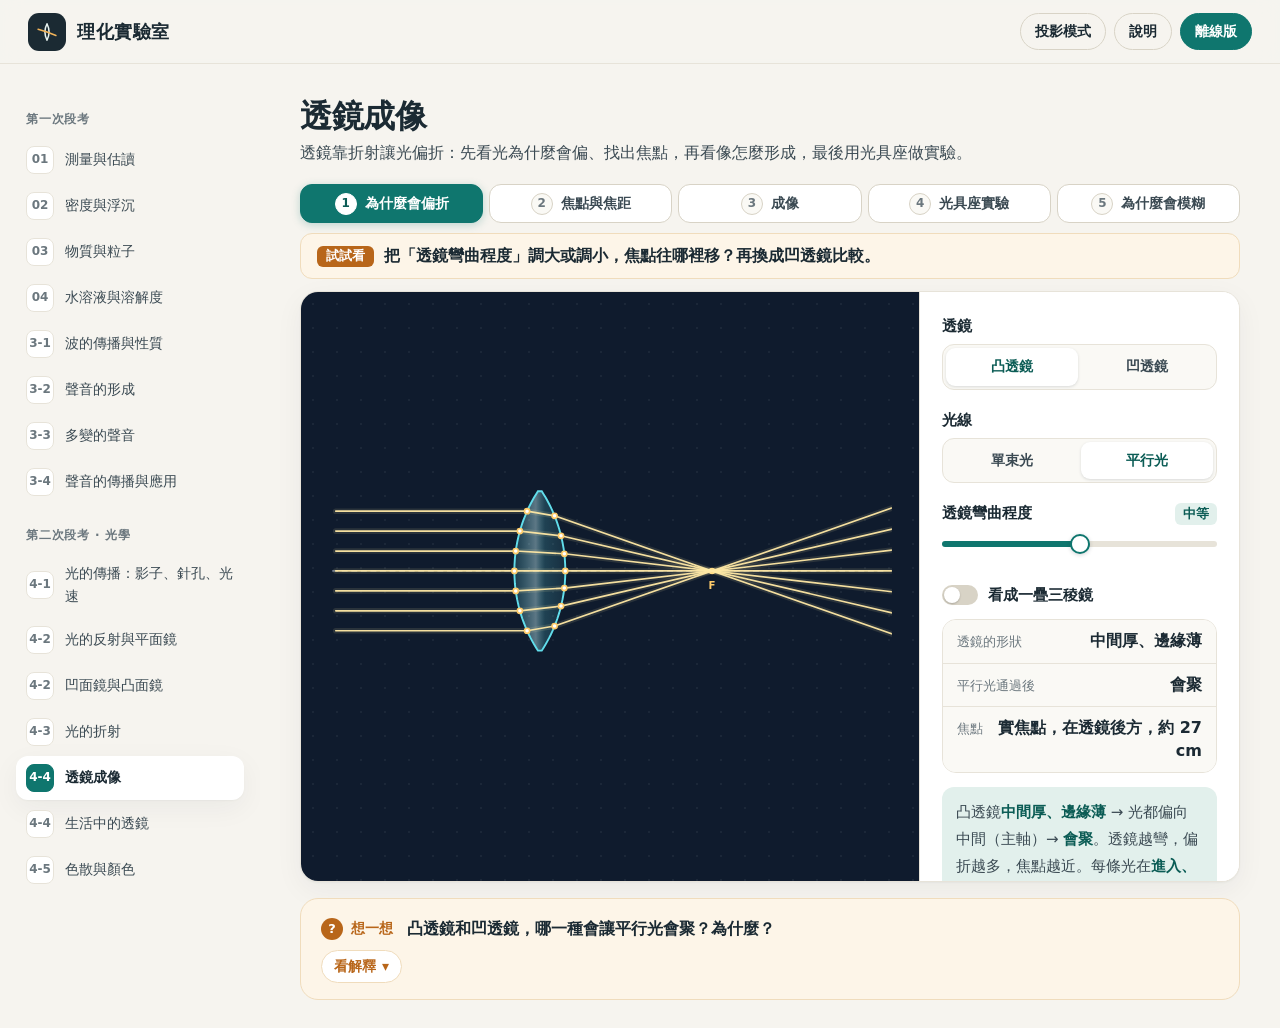
==== offline.html @ aa19ec63 "4-4～5-2 精修：光線微光、玻璃透鏡、焦點標記統一，5-1、5-2 改用分頁版面，文字全面審稿 - 光線底下加一條寬而淡的線，有發光感；透鏡改用玻璃質感的漸層 - 主軸上的 F、2F 統一成小圓點" ====
<!doctype html>
<html lang="zh-Hant"><head><meta charset="utf-8"><meta name="viewport" content="width=device-width, initial-scale=1"><meta name="theme-color" content="#f6f4ef"><title>理化實驗室 · 八年級互動教學</title><meta name="description" content="八年級測量、物質、波動聲音及光學的互動觀念演示。"><style>:root{
  --bg:#f6f4ef;--surface:#fff;--surface-2:#faf9f5;
  --ink:#1b2a33;--ink-2:#3b4a53;--muted:#6b777e;
  --line:#e7e3d9;--line-2:#d8d3c6;
  --accent:#0f766e;--accent-ink:#0b5c55;--accent-soft:#e2f0ec;
  --amber:#b8661a;--amber-soft:#fdf5e8;--amber-line:#f0dcbc;
  --orange:#df7c44;--blue:#4c85bb;
  --stage:#fbfaf6;--stage-dot:#e4e0d4;--stage-dark:#0f1b2d;
  --radius:18px;--radius-sm:10px;
  --shadow:0 1px 2px #1b2a330a,0 8px 28px #1b2a330d;
  --font:"Inter","Noto Sans TC","PingFang TC","Microsoft JhengHei",system-ui,sans-serif;
}
*{box-sizing:border-box}
html{scroll-behavior:smooth}
body{margin:0;background:var(--bg);color:var(--ink);font-family:var(--font);font-size:16px;line-height:1.65;-webkit-font-smoothing:antialiased}
button,input,select{font:inherit}
button,a,input,select,summary{-webkit-tap-highlight-color:transparent}
button,a{touch-action:manipulation}
button{cursor:pointer}
a{color:inherit}
:focus-visible{outline:3px solid #f2b45a;outline-offset:3px;border-radius:6px}

/* ---------- Buttons ---------- */
.btn{display:inline-flex;align-items:center;justify-content:center;gap:6px;border:1px solid var(--line-2);background:var(--surface);color:var(--ink);padding:8px 14px;border-radius:999px;font-size:14px;font-weight:600;line-height:1.4;text-decoration:none;white-space:nowrap;transition:background .15s,border-color .15s,color .15s}
.btn:hover{border-color:var(--accent);color:var(--accent-ink);background:var(--accent-soft)}
.btn.ghost{background:transparent}
.btn.ghost:hover{background:var(--accent-soft)}
.btn.primary,.primary{background:var(--accent);border-color:var(--accent);color:#fff}
.btn.primary:hover{background:var(--accent-ink);border-color:var(--accent-ink);color:#fff}

/* ---------- Top bar ---------- */
.topbar{position:sticky;top:0;z-index:20;height:64px;padding:0 28px;display:flex;align-items:center;justify-content:space-between;gap:16px;background:#f6f4efe6;backdrop-filter:saturate(1.4) blur(10px);-webkit-backdrop-filter:saturate(1.4) blur(10px);border-bottom:1px solid var(--line)}
.brand{display:flex;gap:11px;align-items:center;text-decoration:none}
.brand-icon{display:grid;place-items:center;width:38px;height:38px;border-radius:11px;background:var(--ink);color:#e8f2ef}
.brand-text{font-weight:800;font-size:18px;letter-spacing:.5px;line-height:1.2}
.top-actions{display:flex;gap:8px;align-items:center}

/* ---------- Layout ---------- */
.page-layout{display:grid;grid-template-columns:260px minmax(0,1fr);max-width:1600px;margin:0 auto}
.sidebar{position:sticky;top:64px;align-self:start;height:calc(100vh - 64px);overflow-y:auto;padding:24px 16px;display:flex;flex-direction:column}
.nav-group-label{display:flex;align-items:center;gap:8px;font-size:12px;color:var(--muted);letter-spacing:.8px;margin:22px 10px 8px;font-weight:700}
nav a{display:flex;align-items:center;gap:11px;padding:8px 10px;margin:2px 0;text-decoration:none;border-radius:12px;font-size:14px;font-weight:550;color:var(--ink-2);transition:background .15s,color .15s}
nav a .count{flex:none;display:grid;place-items:center;width:28px;height:28px;border-radius:8px;background:var(--surface);border:1px solid var(--line);font-size:12px;font-weight:700;color:var(--muted);font-variant-numeric:tabular-nums}
nav a:not(.active):hover{background:#ece9e1;color:var(--ink)}
nav a.active{background:var(--surface);color:var(--ink);font-weight:700;box-shadow:var(--shadow)}
nav a.active .count{background:var(--accent);border-color:var(--accent);color:#fff}
main{padding:32px 40px 28px;min-width:0}

/* ---------- Lesson intro ---------- */
.page-intro{margin-bottom:18px}
h1{font-size:32px;letter-spacing:-.5px;margin:0 0 2px;line-height:1.3}
.page-intro p{font-size:16px;color:var(--ink-2);margin:0;max-width:760px}

/* ---------- Simulation card ---------- */
.sim-layout{display:grid;grid-template-columns:minmax(0,1fr) 320px;border:1px solid var(--line);border-radius:var(--radius);background:var(--surface);box-shadow:var(--shadow);overflow:hidden;min-height:500px}
.viz-panel{position:relative;padding:18px 22px 22px;min-width:0;background-color:var(--stage);background-image:radial-gradient(var(--stage-dot) 1px,transparent 1.2px);background-size:24px 24px;display:flex;flex-direction:column}
.viz-panel svg{display:block;width:100%;height:auto;min-width:0;overflow:visible;font-family:inherit;margin:0 0 auto;position:sticky;top:76px}
.viz-panel.dark{background:var(--stage-dark);background-image:radial-gradient(#ffffff0d 1px,transparent 1.2px);background-size:24px 24px}
.viz-panel.dark svg{overflow:hidden}

.controls{padding:22px;border-left:1px solid var(--line);background:var(--surface);min-width:0}
.control{margin-bottom:18px}
.control label,.control>span{display:flex;justify-content:space-between;align-items:baseline;gap:10px;font-weight:600;font-size:14px;margin-bottom:6px;color:var(--ink)}
.control label output,.control label b{color:var(--accent-ink);font-variant-numeric:tabular-nums;font-weight:700;background:var(--accent-soft);padding:0 8px;border-radius:6px;font-size:13px;white-space:nowrap}
.control select,.control input[type=number]{width:100%;border:1px solid var(--line-2);background:var(--surface-2);padding:9px 12px;border-radius:var(--radius-sm);color:var(--ink);font-size:14px}
.control small{font-size:12px;display:block;color:var(--muted)}
.controls>.btn{width:100%;margin-bottom:14px}

/* range slider */
.control input[type=range]{-webkit-appearance:none;appearance:none;width:100%;height:24px;background:transparent;cursor:pointer;margin:0}
.control input[type=range]::-webkit-slider-runnable-track{height:6px;border-radius:999px;background:linear-gradient(to right,var(--accent) var(--p,50%),var(--line) var(--p,50%))}
.control input[type=range]::-moz-range-track{height:6px;border-radius:999px;background:var(--line)}
.control input[type=range]::-moz-range-progress{height:6px;border-radius:999px;background:var(--accent)}
.control input[type=range]::-webkit-slider-thumb{-webkit-appearance:none;width:20px;height:20px;margin-top:-7px;border-radius:50%;background:#fff;border:2px solid var(--accent);box-shadow:0 1px 4px #1b2a3333;transition:transform .1s}
.control input[type=range]::-moz-range-thumb{width:16px;height:16px;border-radius:50%;background:#fff;border:2px solid var(--accent);box-shadow:0 1px 4px #1b2a3333}
.control input[type=range]:active::-webkit-slider-thumb{transform:scale(1.15)}

.readouts{display:flex;flex-direction:column;margin-top:6px;border:1px solid var(--line);border-radius:14px;overflow:hidden}
.readouts:empty{display:none}
.readout{display:flex;justify-content:space-between;align-items:baseline;gap:12px;padding:10px 14px;font-size:13px;color:var(--muted);background:var(--surface-2);min-width:0}
.readout+.readout{border-top:1px solid var(--line)}
.readout span{flex:none}
.readout b,.readout strong{color:var(--ink);font-size:16px;line-height:1.4;font-weight:700;text-align:right;font-variant-numeric:tabular-nums}
.note{font-size:14px;line-height:1.8;color:var(--ink-2);margin:14px 0 0;padding:12px 14px;background:var(--accent-soft);border-radius:12px}
.note:empty{display:none}
.note b{color:var(--accent-ink)}
.control-buttons{display:flex;flex-wrap:wrap;gap:6px;margin:8px 0 0}
.control-buttons .btn{padding:6px 12px;font-size:13px}

/* ---------- Question ---------- */
.question{margin-top:16px;background:var(--amber-soft);border:1px solid var(--amber-line);border-radius:var(--radius);padding:16px 20px;display:flex;flex-wrap:wrap;align-items:center;gap:8px 14px}
.question h3{display:flex;align-items:center;gap:8px;font-size:14px;margin:0;color:var(--amber)}
.question h3::before{content:"?";display:grid;place-items:center;width:22px;height:22px;border-radius:50%;background:var(--amber);color:#fff;font-size:13px}
.question>p{flex:1 1 320px;margin:0;font-size:16px;font-weight:600;color:var(--ink);line-height:1.7}
.question details{flex:1 1 100%}
.question summary{display:inline-flex;align-items:center;gap:6px;cursor:pointer;list-style:none;color:var(--amber);font-weight:700;font-size:14px;padding:4px 12px;border:1px solid var(--amber-line);border-radius:999px;background:#fff}
.question summary::-webkit-details-marker{display:none}
.question summary::after{content:"▾";transition:transform .2s}
.question details[open] summary::after{transform:rotate(180deg)}
.question .answer{margin-top:10px;padding:12px 16px;background:#fff;border-radius:12px;color:var(--ink-2);font-size:15px;line-height:1.8}

/* ---------- Dialog ---------- */
dialog{border:0;border-radius:22px;padding:32px 36px;max-width:720px;width:calc(100% - 32px);max-height:85vh;color:var(--ink);background:var(--surface);box-shadow:0 24px 80px #0f1b2d40}
dialog::backdrop{background:#1b2a3366;backdrop-filter:blur(4px)}
dialog .close{float:right;margin:-6px -8px 0 12px}
dialog h2{font-size:24px;line-height:1.4;margin:10px 0 12px}
dialog h3{font-size:17px;margin:26px 0 6px;padding-top:18px;border-top:1px solid var(--line)}
dialog p,dialog li{font-size:15px;line-height:1.9;color:var(--ink-2)}
dialog ol,dialog ul{padding-left:22px}
dialog a{color:var(--accent-ink);font-weight:600}

/* ---------- Projection mode ---------- */
.projection .sidebar{display:none}
.projection .page-layout{grid-template-columns:1fr}
.projection main{max-width:1600px;width:100%;margin:auto}
.projection .sim-layout{grid-template-columns:minmax(0,1fr) 360px}
.projection .control label,.projection .note,.projection .question{font-size:17px}
.projection .readout b,.projection .readout strong{font-size:19px}
.projection .page-intro p{font-size:18px}
.projection .readouts .readout{font-size:15px}
.projection h1{font-size:40px}
.projection .viz-panel{min-height:560px}

[hidden]{display:none!important}

/* ---------- Responsive ---------- */
@media(min-width:1500px){h1{font-size:38px}.sim-layout{min-height:560px}.viz-panel{padding:22px 28px 28px}.controls{padding:26px}}
@media(max-width:1180px){
  .page-layout{grid-template-columns:224px minmax(0,1fr)}
  .sidebar{padding:22px 12px}
  main{padding:26px 24px}
  .topbar{padding:0 20px}
  .sim-layout{grid-template-columns:1fr}
  .controls{border-left:0;border-top:1px solid var(--line);display:grid;grid-template-columns:1fr 1fr;gap:0 24px;align-content:start}
  .controls>*{min-width:0}
  .controls .note,.controls .readouts,.controls .control-buttons,.controls>.btn,.controls>div:not(.control),.controls>.photo{grid-column:1/-1}
  .controls>.photo{max-width:520px}
  .readouts{display:grid;grid-template-columns:repeat(auto-fit,minmax(200px,1fr))}
  .readout+.readout{border-top:0}
  .readout{border-bottom:1px solid var(--line);border-right:1px solid var(--line);margin:0 -1px -1px 0}
  .projection .sim-layout{grid-template-columns:1fr}
  .projection .viz-panel{min-height:0}
}
@media(max-width:760px){
  .topbar{position:static;height:auto;flex-wrap:wrap;padding:12px 16px;gap:10px}
  .brand-icon{width:34px;height:34px}
  .brand-text{font-size:17px}
  .top-actions{gap:6px;width:100%}
  .top-actions .btn{flex:1;font-size:13px;padding:7px 8px}
  .page-layout{display:block}
  .sidebar{position:sticky;top:0;z-index:15;height:auto;overflow:visible;border-right:0;border-bottom:1px solid var(--line);padding:10px 0;background:#f6f4efeb;backdrop-filter:blur(10px);-webkit-backdrop-filter:blur(10px)}
  nav{display:flex;overflow-x:auto;gap:6px;padding:2px 16px 4px;scrollbar-width:none}
  nav::-webkit-scrollbar{display:none}
  nav .nav-group-label{display:none}
  nav a{flex-shrink:0;font-size:13px;padding:5px 12px 5px 5px;border:1px solid var(--line);background:var(--surface);border-radius:999px;margin:0}
  nav a.active{border-color:var(--accent)}
  nav a .count{width:24px;height:24px;border-radius:50%;font-size:11px}
  main{padding:18px 16px}
  h1{font-size:27px}
  .page-intro p{font-size:15px}
  .viz-panel{padding:12px 10px 14px}
  .controls{grid-template-columns:1fr;padding:18px 16px}
  .readouts{grid-template-columns:1fr}
  .readout{border-right:0;margin-right:0}
  .question{padding:16px}
  dialog{padding:24px 20px}
}
@media(prefers-reduced-motion:reduce){*{scroll-behavior:auto!important;transition:none!important}}

/* ---------- Controls (v2) ---------- */
.ctl-label{display:block;font-weight:600;font-size:14px;margin-bottom:6px;color:var(--ink)}
.seg{display:flex;flex-wrap:wrap;gap:3px;padding:3px;background:var(--surface-2);border:1px solid var(--line);border-radius:12px}
.seg button{flex:1 1 auto;border:0;background:transparent;padding:6px 10px;border-radius:9px;font-size:13px;font-weight:600;color:var(--ink-2);white-space:nowrap}
.seg button:hover{color:var(--accent-ink)}
.seg button.active{background:var(--surface);color:var(--accent-ink);box-shadow:0 1px 3px #1b2a3326}
.toggle{display:flex!important;justify-content:flex-start!important;align-items:center!important;gap:10px;font-size:14px;font-weight:600;cursor:pointer;margin:0!important}
.toggle input{appearance:none;-webkit-appearance:none;flex:none;width:36px;height:20px;border-radius:999px;background:var(--line-2);position:relative;cursor:pointer;margin:0;transition:background .15s}
.toggle input::after{content:"";position:absolute;top:2px;left:2px;width:16px;height:16px;border-radius:50%;background:#fff;box-shadow:0 1px 2px #0003;transition:transform .15s}
.toggle input:checked{background:var(--accent)}
.toggle input:checked::after{transform:translateX(16px)}
.control:has(.toggle){margin-bottom:12px}
.counter{display:flex;flex-direction:column;gap:2px}
.count-row{display:flex;align-items:center;justify-content:space-between;gap:8px;font-size:14px;padding:3px 0}
.stepper{display:inline-flex;align-items:center;gap:4px}
.stepper button{width:30px;height:30px;border-radius:8px;border:1px solid var(--line-2);background:var(--surface);font-size:16px;font-weight:700;color:var(--ink);line-height:1}
.stepper button:hover:not(:disabled){border-color:var(--accent);color:var(--accent-ink)}
.stepper button:disabled{opacity:.35;cursor:default}
.stepper output{min-width:22px;text-align:center;font-weight:700;font-variant-numeric:tabular-nums}
.controls .reset{width:100%;margin-top:14px}
.control-buttons .btn.primary{flex:1;padding:9px 14px;font-size:14px}
.drag-hint{display:flex;align-items:center;gap:8px;margin:6px 0 0;font-size:13px;color:var(--muted)}
.drag-hint i{width:14px;height:14px;border-radius:50%;border:2px dashed var(--orange)}
.viz-panel.dark .drag-hint{color:#9fb2c8}
.viz-panel.dark .drag-hint i{border-color:#ffcc6a}
.handle,.handle-body{cursor:grab;touch-action:none}
.handle:hover .ring{fill-opacity:.4}
.dragging,.dragging *{cursor:grabbing!important}
dialog .small{font-size:13px;color:var(--muted)}

/* ---------- Example question ---------- */
.question:has(.ex-q){display:block}
.ex-q{font-size:15px;line-height:1.9;color:var(--ink);margin:6px 0 10px}
.ex-opts{display:flex;flex-wrap:wrap;gap:10px;margin:4px 0 12px}
.ex-opts figure{margin:0;background:#fff;border:1px solid var(--amber-line);border-radius:12px;padding:6px 12px 4px;text-align:center}
.ex-opts figcaption{font-size:13px;color:var(--ink-2);font-weight:600}
.ex-row{display:flex;align-items:center;flex-wrap:wrap;gap:6px;margin:6px 0}
.ex-who{min-width:72px;font-weight:700;font-size:14px;color:var(--ink)}
.qopt{border:1px solid var(--line-2);background:#fff;border-radius:999px;padding:5px 14px;font-size:14px;font-weight:700;color:var(--ink-2)}
.qopt:hover{border-color:var(--amber)}
.qopt.picked{background:var(--amber);border-color:var(--amber);color:#fff}
.qopt.right{background:#2f9e6f;border-color:#2f9e6f;color:#fff}
.qopt.wrong{background:#c8553d;border-color:#c8553d;color:#fff}
.ex-mark{font-size:14px;font-weight:700;color:var(--ink-2);margin-left:4px}
.ex-tools{display:flex;flex-wrap:wrap;gap:8px;margin:12px 0 4px}
.ex-tools .btn{font-size:13px;padding:6px 12px}

/* ---------- Lens table & quiz (4-4) ---------- */
.ex-table{width:100%;border-collapse:collapse;margin:6px 0 4px;font-size:14px;background:#fff;border-radius:12px;overflow:hidden}
.ex-table th,.ex-table td{padding:7px 10px;border-bottom:1px solid var(--amber-line);text-align:left;line-height:1.5}
.ex-table th{background:#fbeed8;color:var(--amber);font-size:13px}
.ex-table tr.on td{background:#ffe9b3;font-weight:700;color:var(--ink)}
.question .ex-hint{font-size:13px;font-weight:400;line-height:1.7;color:var(--ink-2);margin:4px 0 14px}
.tab-tools{margin:0 0 8px}
.question .ex-q+.ex-row .qopt{text-align:left}
@media(max-width:760px){.ex-table{font-size:12.5px}.ex-table th,.ex-table td{padding:6px}}
.ex-sep{border:0;border-top:1px dashed var(--amber-line);margin:16px 0 12px}
.question:has(.ex-q) details{margin:6px 0 4px}
.projection .ex-q,.projection .qopt,.projection .question .answer{font-size:18px}
.projection .ex-table{font-size:17px}
.projection .ex-table th{font-size:15px}
.projection .question .ex-hint{font-size:15px}

/* ---------- 實物圖 ---------- */
.photo{margin:14px 0 0;border:1px solid var(--line);border-radius:12px;overflow:hidden;background:var(--surface-2);cursor:zoom-in}
.photo img{display:block;width:100%;height:auto;aspect-ratio:3/2;object-fit:cover;background:#0f1b2d}
.photo figcaption{font-size:13px;line-height:1.6;color:var(--ink-2);padding:8px 12px}
.photo figcaption b{color:var(--accent-ink)}
.photo-big{display:block;width:100%;height:auto;border-radius:12px;margin-top:8px}
.projection .photo figcaption{font-size:15px}
.projection .seg button,.projection .ex-tools .btn,.projection .ex-who{font-size:15px}
@media(max-width:760px){.viz-panel svg{position:static}}
#scene [data-tap]{cursor:pointer}
#scene [data-tap]:focus{outline:none}
#scene [data-tap]:focus-visible rect{stroke:#ffcc6a;stroke-width:4}

/* ---------- 引導版面（4-4、4-5）：分頁、試試看、改了什麼、一屏看完 ---------- */
.guided .steps{margin:0 0 12px}
.step-tabs .seg{gap:6px;padding:0;background:none;border:0}
.step-tabs .seg button{flex:1 1 0;display:flex;align-items:center;justify-content:center;gap:8px;padding:10px 12px;font-size:16px;font-weight:700;border:1px solid var(--line-2);border-radius:12px;background:var(--surface);color:var(--ink-2);white-space:nowrap}
.step-tabs .seg button i{flex:none;display:grid;place-items:center;width:22px;height:22px;border-radius:50%;background:var(--surface-2);border:1px solid var(--line-2);font-style:normal;font-size:12px;color:var(--muted)}
.step-tabs .seg button:hover{border-color:var(--accent)}
.step-tabs .seg button.active{background:var(--accent);border-color:var(--accent);color:#fff;box-shadow:0 2px 8px #0f766e40}
.step-tabs .seg button.active i{background:#fff;border-color:#fff;color:var(--accent-ink)}
.task{margin:10px 0 0;padding:9px 16px;border-radius:12px;background:var(--amber-soft);border:1px solid var(--amber-line);font-size:16px;font-weight:600;line-height:1.6;color:var(--ink)}
.task:empty{display:none}
.task b{display:inline-block;margin-right:10px;padding:0 9px;border-radius:6px;background:var(--amber);color:#fff;font-size:13px;vertical-align:1px}
.guided .page-intro{margin-bottom:12px}
.guided .control label,.guided .control>span,.guided .ctl-label,.guided .toggle{font-size:15px}
.guided .seg button{font-size:14px;padding:7px 10px}
.guided .note{font-size:15px}
.more{margin:14px 0 0;border:1px solid var(--line);border-radius:12px;padding:0 14px}
.more summary{cursor:pointer;padding:10px 0;font-size:14px;font-weight:700;color:var(--muted);list-style:none}
.more summary::-webkit-details-marker{display:none}
.more summary::before{content:"＋ "}
.more[open] summary::before{content:"－ "}
.more[open]{padding-bottom:4px}
.more:not(:has(.control:not([hidden]))){display:none}
.change-toast{position:absolute;left:50%;top:14px;transform:translate(-50%,-8px);z-index:3;max-width:calc(100% - 40px);padding:10px 20px;border-radius:14px;background:#0f1b2de6;border:2px solid #ffcc6a;color:#fff;font-size:20px;font-weight:600;line-height:1.5;text-align:center;box-shadow:0 8px 24px #0006;opacity:0;pointer-events:none;transition:opacity .25s,transform .25s}
.change-toast.show{opacity:1;transform:translate(-50%,0)}
.change-toast b{color:#ffcc6a}
.change-toast s{color:#9fb2c8;text-decoration-thickness:2px}
.projection .change-toast{font-size:24px}
.control.changed{animation:changed 1.6s ease-out}
@keyframes changed{0%,40%{background:#ffe9b3;box-shadow:0 0 0 6px #ffe9b3}100%{background:transparent;box-shadow:0 0 0 6px transparent}}
.control{border-radius:8px}
@media(min-width:1181px){
  .guided .sim-layout{height:var(--fit,auto);min-height:440px}
  .guided .viz-panel{min-height:0}
  .guided .viz-panel svg{flex:1 1 auto;height:100%;min-height:0;position:static;margin:0}
  .guided .controls{overflow-y:auto;overscroll-behavior:contain}
}
@media(max-width:1180px){.step-tabs .seg{flex-wrap:wrap}.step-tabs .seg button{flex:1 1 auto}}
@media(max-width:760px){.step-tabs .seg button{font-size:14px;padding:8px 10px}.task{font-size:15px}.change-toast{font-size:16px;top:8px}}
@media(prefers-reduced-motion:reduce){.control.changed{animation:none}}
.steps .control{margin:0}
.step-group{display:flex;align-items:center;gap:10px}
.step-group+.step-group{margin-top:8px}
.step-group .seg{flex:1;min-width:0}
.step-group-label{flex:none;width:88px;font-size:13px;font-weight:700;color:var(--accent-ink);text-align:right}
.step-group.ext .step-group-label{color:var(--amber)}
.step-group.ext .seg button{border-style:dashed;border-color:var(--amber-line);background:var(--amber-soft)}
.step-group.ext .seg button i{border-color:var(--amber-line);color:var(--amber)}
.step-group.ext .seg button.active{background:var(--amber);border-color:var(--amber);border-style:solid;color:#fff;box-shadow:0 2px 8px #b8661a40}
.step-group.ext .seg button.active i{background:#fff;border-color:#fff;color:var(--amber)}
@media(max-width:760px){.step-group{flex-direction:column;align-items:stretch;gap:4px}.step-group-label{width:auto;text-align:left}}

/* ---------- 考到什麼程度（生活中的透鏡） ---------- */
.question:has(.exam-card){display:block}
.exam-card{background:#fff;border:1px solid var(--amber-line);border-radius:14px;padding:14px 18px 10px;margin:0 0 14px}
.exam-card h3{margin:0 0 10px}
.exam-card h3::before{content:"★"}
.exam-row{display:grid;grid-template-columns:150px 1fr;gap:6px 14px;padding:8px 0;border-top:1px dashed var(--amber-line)}
.exam-tag{align-self:start;justify-self:start;font-size:13px;font-weight:700;padding:2px 10px;border-radius:999px;color:#fff}
.exam-row.base .exam-tag{background:var(--accent)}
.exam-row.test .exam-tag{background:var(--amber)}
.exam-row.ext .exam-tag{background:#8a96a0}
.exam-row ul{margin:0;padding-left:20px;font-size:15px;line-height:1.75;color:var(--ink)}
.exam-row.ext ul{color:var(--ink-2)}
.exam-row b{color:var(--accent-ink)}
.exam-foot{margin:6px 0 0;font-size:12px;color:var(--muted)}
.projection .exam-row ul{font-size:18px}
@media(max-width:760px){.exam-row{grid-template-columns:1fr}}
</style></head>
<body>
<header class="topbar"><a class="brand" href="#lens" aria-label="理化實驗室首頁"><span class="brand-icon" aria-hidden="true"><svg viewBox="0 0 32 32" width="22" height="22"><path d="M16 4Q22 16 16 28Q10 16 16 4Z" fill="none" stroke="currentColor" stroke-width="2.2" stroke-linejoin="round"/><path d="M3 12L16 16L29 21" fill="none" stroke="#f2b45a" stroke-width="2.2" stroke-linecap="round"/></svg></span><span class="brand-text">理化實驗室</span></a><div class="top-actions"><button class="btn ghost" id="focus">投影模式</button><button class="btn ghost" id="guide">說明</button><a class="btn primary" href="#" onclick="event.preventDefault();alert('你已在離線版。可將這個HTML檔案複製到其他電腦使用。')">離線版</a></div></header>
<div class="page-layout"><aside class="sidebar"><nav aria-label="互動實驗單元" id="nav"></nav></aside>
<main><section class="page-intro"><h1 id="title"></h1><p id="subtitle"></p></section><div id="lab" aria-live="off"></div></main></div>
<dialog id="info"><button class="close btn ghost" aria-label="關閉">關閉 ×</button><div id="info-content"></div></dialog>
<script>'use strict';
/* 八年級理化互動實驗室：每個單元 = 狀態 + 控制項 + render(state)。 */

/* ---------- 共用工具 ---------- */
const P={ink:'#1b2a33',muted:'#6b777e',faint:'#cfc9ba',accent:'#0f766e',orange:'#df7c44',blue:'#4c85bb',red:'#c8553d'};
const D={ink:'#eaf3ff',muted:'#a6b5cd',object:'#ffcc6a',image:'#bb9bff',ray:'#61ddeb',second:'#ff92bc',third:'#9be38b'};
const rnd=i=>{const x=Math.sin(i*12.9898+78.233)*43758.5453;return x-Math.floor(x);};
const clamp=(v,a,b)=>Math.min(b,Math.max(a,v));
const num=(n,d=1)=>Number.isFinite(n)?n.toFixed(d):'—';
const rad=d=>d*Math.PI/180,deg=r=>r*180/Math.PI;
const reduceMotion=matchMedia('(prefers-reduced-motion: reduce)').matches;
function T(x,y,s,o={}){const{size=18,fill=P.ink,anchor='start',weight=400,halo=false}=o;return `<text x="${x}" y="${y}" font-size="${size}" fill="${fill}" text-anchor="${anchor}" font-weight="${weight}"${halo?' paint-order="stroke" stroke="#0f1b2d" stroke-width="5" stroke-linejoin="round"':''}>${s}</text>`;}
function L(x1,y1,x2,y2,o={}){const{stroke=P.ink,w=2,dash=false,arrow=false,op=1}=o;return `<line x1="${x1}" y1="${y1}" x2="${x2}" y2="${y2}" stroke="${stroke}" stroke-width="${w}" stroke-linecap="round"${dash?` stroke-dasharray="${dash===true?'8 7':dash}"`:''}${arrow?' marker-end="url(#arr)"':''} opacity="${op}"/>`;}
function vArrow(x,y0,y1,c,o={}){const{w=5,dash=false}=o;const dir=y1<=y0?1:-1;return L(x,y0,x,y1,{stroke:c,w,dash})+`<path d="M${x-9} ${y1+dir*14}L${x} ${y1}L${x+9} ${y1+dir*14}" fill="none" stroke="${c}" stroke-width="${w-1}" stroke-linecap="round" stroke-linejoin="round"/>`;}
/* 主軸上的焦點標記（F、2F）：小圓點＋粗體字，各頁統一 */
const fMark=(x,y,t,o={})=>{const{size=16,dy=26,c='#cfdcec'}=o;return `<circle cx="${x}" cy="${y}" r="4" fill="${c}"/>`+(t?T(x,y+dy,t,{size,fill:c,anchor:'middle',weight:700,halo:true}):'');};
/* 可拖曳的把手：虛線圓圈 */
const handle=(name,x,y,c,r=13)=>`<g class="handle" data-drag="${name}"><circle cx="${x}" cy="${y}" r="${r+12}" fill="transparent"/><circle class="ring" cx="${x}" cy="${y}" r="${r}" fill="${c}" fill-opacity=".16" stroke="${c}" stroke-width="2" stroke-dasharray="4 3"/></g>`;
const DEFS=`<defs><marker id="arr" viewBox="0 0 10 10" refX="8" refY="5" markerWidth="6" markerHeight="6" orient="auto-start-reverse"><path d="M0 0L10 5L0 10Z" fill="context-stroke"/></marker><linearGradient id="glass" x1="0" y1="0" x2="1" y2="0"><stop offset="0" stop-color="#61ddeb" stop-opacity=".16"/><stop offset=".42" stop-color="#c8f7ff" stop-opacity=".42"/><stop offset=".6" stop-color="#61ddeb" stop-opacity=".2"/><stop offset="1" stop-color="#61ddeb" stop-opacity=".1"/></linearGradient><clipPath id="stage-clip"><rect x="8" y="8" width="884" height="484" rx="10"/></clipPath></defs>`;

/* ---------- 單元資料 ---------- */
const SPECIES={
  O2:{label:'O₂ 氧氣',atoms:['O','O']},N2:{label:'N₂ 氮氣',atoms:['N','N']},H2:{label:'H₂ 氫氣',atoms:['H','H']},
  He:{label:'He 氦氣',atoms:['He']},H2O:{label:'H₂O 水',atoms:['O','H','H']},CO2:{label:'CO₂ 二氧化碳',atoms:['C','O','O']}};
const ATOM={H:{r:10,c:'#7fa6d6'},O:{r:15,c:'#df7c44'},N:{r:15,c:'#0f9488'},C:{r:14,c:'#4a5860'},He:{r:12,c:'#a37acc'}};
const SLOTS=(()=>{const out=[];for(let r=0;r<4;r++)for(let c=0;c<6;c++){const i=r*6+c;out.push([185+c*106+((i*37)%23-11),128+r*84+((i*53)%21-10)]);}const order=[7,16,2,21,11,4,19,13,0,9,22,5,14,1,18,10,23,6,15,3,20,8,12,17];return order.map(i=>out[i]);})();
const SOLUBILITY={KNO3:{name:'硝酸鉀',data:[13.3,31.6,63.9,110,169,246]},NaCl:{name:'食鹽',data:[35.7,36.0,36.6,37.3,38.4,39.8]}};
const solubility=(sub,t)=>{const d=SOLUBILITY[sub].data,i=clamp(Math.floor(t/20),0,4),k=(t-i*20)/20;return d[i]+(d[i+1]-d[i])*k;};
const LIQUIDS=[[0.79,'酒精','#dfe9ee'],[0.92,'沙拉油','#f1d98a'],[1,'水','#bcd9e6'],[1.2,'濃鹽水','#97c1d6']];
const liquid=v=>LIQUIDS.find(l=>l[0]===v);
const MEDIA={air:['空氣',1.00,'#14263d'],water:['水',4/3,'#1b4560'],glass:['玻璃',1.50,'#24516b'],diamond:['鑽石',2.42,'#36497a']};
const TIMBRE={pure:['音叉',[1]],flute:['笛子',[1,.35,.12]],violin:['小提琴',[1,.55,.4,.28,.2,.12]]};
const SOUND_SPEED={air:'空氣',water:'水',steel:'鋼鐵'};
const REFLECT={apple:['紅蘋果',[1,0,0]],leaf:['綠葉',[0,1,0]],banana:['黃香蕉',[1,1,0]],paper:['白紙',[1,1,1]],cloth:['黑布',[0,0,0]]};
const LIGHTS=[['白光',[1,1,1]],['紅光',[1,0,0]],['綠光',[0,1,0]],['藍光',[0,0,1]],['黃光',[1,1,0]],['青光',[0,1,1]],['洋紅光',[1,0,1]]];
const FILTERS={r:['紅',[1,0,0],'只讓紅光透過'],g:['綠',[0,1,0],'只讓綠光透過'],b:['藍',[0,0,1],'只讓藍光透過'],y:['黃',[1,1,0],'讓紅光和綠光透過（合起來是黃光）'],c:['青',[0,1,1],'讓綠光和藍光透過（合起來是青光）'],m:['洋紅',[1,0,1],'讓紅光和藍光透過（合起來是洋紅光）']};
/* 色名：以最亮的一色為準，達 0.6 倍才算有這一色；kind 是「光」或「色」，太暗時回傳「沒有光」或「黑色」 */
function colorName(r,g,b,kind='光'){const c=[r,g,b],m=Math.max(...c);if(!(m>=40))return kind==='光'?'沒有光':'黑色';const k=c.map(v=>v>=m*.6?1:0).join(''),n={'100':'紅','010':'綠','001':'藍','110':'黃','011':'青','101':'洋紅','111':'白'}[k];
  if(n==='白')return kind==='色'&&m<200?'灰色':'白'+kind;return (m<128?'暗':Math.min(...c)>=m*.3?'淡':'')+n+kind;}
const rgbOf=c=>`rgb(${c.map(v=>Math.round(clamp(v,0,255))).join(',')})`,cmul=(a,f)=>a.map((v,i)=>v*f[i]),lightRGB=s=>[s.r,s.g,s.b].map(v=>s.on&&v?255:0);
/* 折射後的方向（nr：迎著入射光那一側的單位法線；全反射時回傳 null） */
const cRefr=(d,nr,n1,n2)=>{const ci=-(nr[0]*d[0]+nr[1]*d[1]),k=n1/n2,t=1-k*k*(1-ci*ci);if(t<0)return null;const c=k*ci-Math.sqrt(t);return[k*d[0]+c*nr[0],k*d[1]+c*nr[1]];};
/* 4-5 想一想（依實驗切換）與例題 */
const COLOR_Q={
  prism:['白光經過三稜鏡為什麼會分成各種顏色？如果改用紅光照射三稜鏡，還會再分出其他顏色嗎？','白光本來就含有各種色光。各色光在玻璃中的<b>光速不同</b>，折射時偏折的程度也不同，所以被分開（<b>色散</b>）。紅光是單色光，通過三稜鏡只會偏折，<b>不會</b>再分散——顏色不是三稜鏡加上去的。（切到「單色光」，或打開「倒置的三稜鏡」試試看）'],
  rainbow:['早上出太陽時，要往哪個方向看才可能看到彩虹？為什麼？','要<b>背對太陽</b>：陽光進入小水滴後折射、反射、再折射，是往太陽那一側射回來的。早上太陽在東方，所以彩虹出現在<b>西方</b>（傍晚則在東方）。背對太陽用水管噴出水霧，也能做出人造彩虹。'],
  clear:['白光穿過紅色玻璃紙變成紅光，是玻璃紙把光「染」成紅色的嗎？','<b>不是</b>。白光本來就含有各種色光，紅色玻璃紙只讓<b>紅光透過</b>，其他色光都被吸收。所以紅色玻璃紙不能把別的顏色「變成」紅色：如果照射的是藍光，穿過紅色玻璃紙後就幾乎沒有光了。'],
  opaque:['為什麼夏天穿白衣服比穿黑衣服涼快？','白色物體<b>反射所有色光</b>，黑色物體<b>吸收所有色光</b>。被吸收的光會變成熱，所以黑衣服比較熱、白衣服比較涼快。'],
  text:['白紙上用紅筆寫的字，為什麼透過紅色玻璃紙看會「消失」？','白紙反射所有色光、紅字只反射紅光。透過紅色玻璃紙，只有紅光能到眼睛：紙和字<b>都是紅色</b>，分不出來，字就像消失了。（選紅色玻璃紙試試看）'],
  mix:['手機、電視螢幕只有紅、綠、藍三種小光點，為什麼能顯示黃色和白色？','色光可以相加：紅光＋綠光看起來是<b>黃光</b>，紅、綠、藍三種都亮看起來是<b>白光</b>。改變三種光的亮暗，就能組合出各種顏色，所以紅、綠、藍叫做<b>色光三原色</b>。'],
  paint:['（延伸）青色和黃色的顏料混在一起，看起來是什麼顏色？','<b>綠色</b>。青色顏料吸收紅光、黃色顏料吸收藍光，混在一起只剩綠光被反射。顏料越混越暗（減色），和色光越加越亮相反。']};
const COLOR_QUIZ=[
  {q:'白光通過三稜鏡後分成各種色光。偏折程度<b>最大</b>的是哪一種色光？',opts:['紅光','黃光','綠光','紫光'],ans:3,
    sol:'各色光在玻璃中的光速不同，偏折程度也不同：<b>紫光偏折最多</b>、紅光最少，所以紙屏上由上到下是紅、橙、黃、綠、藍、靛、紫。',go:s=>{s.mode='prism';s.beam='full';s.newton=false;s.on=true;},goLabel:'用三稜鏡驗證'},
  {q:'關於雨後看到的彩虹（主虹），下列敘述何者正確？',opts:['要面向太陽才看得到，最外圈是紫色','要背對太陽才看得到，最外圈是紅色','要背對太陽才看得到，最外圈是紫色','要面向太陽才看得到，最外圈是紅色'],ans:1,
    sol:'陽光進入小水滴，經過折射、反射、再折射而色散，光是往太陽那一側射回來的，所以要<b>背對太陽</b>才看得到。進入眼睛的紅光來自較高的水滴、紫光來自較低的水滴 → 主虹<b>外紅內紫</b>。',go:s=>{s.mode='rainbow';s.rv='sky';s.on=true;},goLabel:'看「為什麼外紅內紫」'},
  {q:'在暗室中只用<b>紅光</b>照射一片綠葉，綠葉看起來是什麼顏色？',opts:['綠色','黃色','紅色','黑色'],ans:3,
    sol:'不透明物體的顏色由它<b>反射</b>的色光決定。綠葉只反射綠光，紅光照上去全部被吸收，沒有光反射到眼睛 → <b>黑色</b>。（不是「紅＋綠＝黃」！）',go:s=>{s.mode='opaque';s.ov='obj';s.obj='leaf';[s.r,s.g,s.b]=[1,0,0];s.on=true;}},
  {q:'手電筒的白光先穿過<b>紅色</b>玻璃紙，再穿過<b>綠色</b>玻璃紙，照到白色屏幕上，會看到：',opts:['黃色的光','紅色的光','綠色的光','幾乎沒有光（很暗）'],ans:3,
    sol:'透明物體的顏色由它<b>透過</b>的色光決定。紅色玻璃紙只讓紅光透過；紅光到了綠色玻璃紙又被吸收 → <b>幾乎沒有光</b>。玻璃紙疊在一起是越疊越暗，不是色光相加。',go:s=>{s.mode='clear';s.tv='two';s.f1='r';s.f2='g';[s.r,s.g,s.b]=[1,1,1];s.on=true;}},
  {q:'白紙上寫著<b>紅字</b>，透過<b>綠色</b>玻璃紙看，會看到：',opts:['紙白、字紅','紙綠、字紅','紙綠、字黑','紙綠、字黃'],ans:2,
    sol:'白紙反射所有色光，經過綠色玻璃紙只剩綠光 → 紙是<b>綠色</b>；紅字只反射紅光，紅光過不了綠色玻璃紙 → 字是<b>黑色</b>。',go:s=>{s.mode='opaque';s.ov='text';s.ink='r';s.gv='g';[s.r,s.g,s.b]=[1,1,1];s.on=true;}},
  {q:'紅光和綠光一起照在白牆上，重疊的地方看起來是：',opts:['白光','黃光','青光','洋紅光'],ans:1,
    sol:'色光三原色是紅、綠、藍，色光相加會更亮：紅＋綠＝<b>黃</b>、綠＋藍＝青、紅＋藍＝洋紅，三色一起＝白。',go:s=>{s.mode='mix';[s.r,s.g,s.b]=[1,1,0];s.on=true;}},
  {q:'只用<b>藍光</b>照射一張白紙，白紙看起來是：',opts:['白色','藍色','黑色','黃色'],ans:1,
    sol:'白紙會反射<b>所有</b>色光。照到的只有藍光，反射出來的也只有藍光 → <b>藍色</b>。',go:s=>{s.mode='opaque';s.ov='obj';s.obj='paper';[s.r,s.g,s.b]=[0,0,1];s.on=true;}}];

/* ---------- 4-5 色光自由實驗室：理想色光模型（顏色只看紅、綠、藍三種色光） ---------- */
const CF_COLORS={w:['白',[1,1,1]],k:['黑',[0,0,0]],r:['紅',[1,0,0]],g:['綠',[0,1,0]],b:['藍',[0,0,1]],y:['黃',[1,1,0]],c:['青',[0,1,1]],m:['洋紅',[1,0,1]]};
const CF_ORDER=['w','k','r','g','b','y','c','m'];
/* 條紋國旗（顏色簡化成上面八種；h 橫條由上到下、v 直條由左到右） */
const CF_FLAGS={de:['德國','h',['k','r','y']],nl:['荷蘭','h',['r','w','b']],at:['奧地利','h',['r','w','r']],ru:['俄羅斯','h',['w','b','r']],
  hu:['匈牙利','h',['r','w','g']],ua:['烏克蘭','h',['b','y']],fr:['法國','v',['b','w','r']],it:['義大利','v',['g','w','r']]};
/* 由 RGB（0–255）說出顏色名稱；部分亮度時可能出現橙、紫等中間色 */
function cfName(c){const mx=Math.max(...c),mn=Math.min(...c);if(mx<30)return '黑';if((mx-mn)/mx<0.18)return mx>200?'白':'灰';
  const[r,g,b]=c,d=mx-mn;let h=mx===r?((g-b)/d)%6:mx===g?(b-r)/d+2:(r-g)/d+4;h=(h*60+360)%360;
  const n=h<15||h>=335?'紅':h<40?'橙':h<70?'黃':h<165?'綠':h<195?'青':h<255?'藍':h<285?'紫':'洋紅';return (mx<110?'暗':mn/mx>0.45?'淡':'')+n;}
const cfLight=s=>[s.lr,s.lg,s.lb].map(v=>v/100);
const cfSeen=(s,key)=>{const L=cfLight(s),f=s.filt==='none'?[1,1,1]:FILTERS[s.filt][1];return CF_COLORS[key][1].map((v,i)=>255*L[i]*v*f[i]);};
const cfInk=c=>(c[0]*0.3+c[1]*0.59+c[2]*0.11)>140?'#1b2330':'#ffffff';
const cfObj=s=>s.guess?['mystery','h',CF_FLAGS[s.myst][2],CF_FLAGS[s.myst][1]]:s.obj==='card'?['card','g',CF_ORDER]:s.obj==='my'?['my','h',s.cust]:[s.obj,CF_FLAGS[s.obj][1],CF_FLAGS[s.obj][2]];
const cfPickMystery=s=>{const keys=Object.keys(CF_FLAGS).filter(k=>k!==s.myst);s.myst=keys[Math.floor(Math.random()*keys.length)];s.reveal=false;};
const CF_CHALLENGES=[
  ['只開一盞燈，讓德國國旗（黑、紅、黃）看起來只剩兩條。','只開<b>紅燈</b>：黃條也會反射紅光，所以紅條、黃條都是紅色，連成一片 → 黑、紅、紅。只開<b>綠燈</b>也可以：紅條不反射綠光變黑 → 黑、黑、綠。'],
  ['什麼燈光能讓奧地利國旗（紅、白、紅）看起來像一整塊布，完全看不出條紋？','<b>紅光</b>：紅條反射紅光、白條也反射紅光 → 三條都是紅色。'],
  ['荷蘭國旗（紅、白、藍）在哪些燈光下，三條還是三種不同的顏色？','例如白光、<b>洋紅光</b>（紅＋藍）：紅 → 紅、白 → 洋紅、藍 → 藍；<b>黃光</b>（紅＋綠）：紅 → 紅、白 → 黃、藍 → 黑。要讓三條不同，燈光裡至少要有兩種色光。'],
  ['在白光下透過綠色玻璃紙看義大利國旗（綠、白、紅），會看到什麼？','綠 → 綠、白 → 綠（只剩綠光過得了玻璃紙）、紅 → 黑。左邊兩條連成一片綠色，右邊是黑色。'],
  ['關掉藍燈，把紅燈調到 100%、綠燈調到 50%，黃色和白色的條紋會變成什麼顏色？','照到的光是紅光加上較弱的綠光，看起來是<b>橙色</b>。黃條、白條都會反射紅光和綠光，所以都是橙色；紅條只反射紅光，還是紅色。'],
  ['猜猜看模式：每次只開紅、綠、藍其中一盞燈，最少要照幾次才能確定每一條在白光下的顏色？','<b>三次</b>。每次只開一盞燈，看每一條亮不亮，就知道它會不會反射紅光、綠光、藍光；三個答案合起來就是白光下的顏色（例如紅亮、綠亮、藍不亮 → 黃色）。']];
const cfQHTML=()=>`<h3>挑戰</h3>${CF_CHALLENGES.map(([q,a],i)=>`<div class="ex-q"><b>${i+1}. ${q}</b></div><details data-k="${hashK(q)}"><summary>看解釋</summary><div class="answer">${a}</div></details>`).join('')}`;
/* ---------- 光學共用：開關燈與光路前進 ---------- */
const SPECTRUM=[['紅','#ff453a'],['橙','#ff9f0a'],['黃','#ffd60a'],['綠','#32d74b'],['藍','#0a84ff'],['靛','#5e5ce6'],['紫','#bf5af2']];
const replay=s=>{s.prog=0;};
const LAMP={type:'seg',key:'on',label:'燈',options:[[true,'開燈'],[false,'關燈']],onChange:replay};
const BEAM={type:'seg',key:'beam',label:'光線',options:[['single','單束光'],['full','全光']],onChange:replay};
const LIGHT_TICK=(s,dt)=>{if(s.on&&s.prog<30)s.prog+=dt;};
let REACH=1e9,TRACED=[];
function beginLight(s){REACH=!s.on?0:reduceMotion?1e9:s.prog*750;TRACED=[];}
/* 沿折線畫出光，只畫到目前光走到的距離 */
const inStage=([x,y])=>x>=-2&&x<=902&&y>=-2&&y<=502;
function clipPts(pts){const out=[pts[0]];for(let i=1;i<pts.length;i++){const a=pts[i-1],b=pts[i];if(inStage(b)||!inStage(a)){out.push(b);continue;}let t=1;const dx=b[0]-a[0],dy=b[1]-a[1];if(dx)t=Math.min(t,((dx>0?902:-2)-a[0])/dx);if(dy)t=Math.min(t,((dy>0?502:-2)-a[1])/dy);out.push([a[0]+dx*t,a[1]+dy*t]);break;}return out;}
function ray(pts,c,o={}){const{w=3,op=1,arrow=true,delay=0}=o;pts=clipPts(pts);let total=delay;for(let i=1;i<pts.length;i++)total+=Math.hypot(pts[i][0]-pts[i-1][0],pts[i][1]-pts[i-1][1]);TRACED.push(total);
  let rem=REACH-delay;if(rem<=0)return '';let d=`M${pts[0][0].toFixed(1)} ${pts[0][1].toFixed(1)}`;
  for(let i=1;i<pts.length;i++){const[a,b]=[pts[i-1],pts[i]],l=Math.hypot(b[0]-a[0],b[1]-a[1]);if(rem>=l){d+=`L${b[0].toFixed(1)} ${b[1].toFixed(1)}`;rem-=l;}else{const t=rem/l;d+=`L${(a[0]+(b[0]-a[0])*t).toFixed(1)} ${(a[1]+(b[1]-a[1])*t).toFixed(1)}`;break;}}
  /* 底下多畫一條寬而淡的線，讓光線有微微發光的感覺 */
  return `<path d="${d}" fill="none" stroke="${c}" stroke-width="${(w*3.4).toFixed(1)}" stroke-linejoin="round" stroke-linecap="round" opacity="${(op*.12).toFixed(3)}"/><path d="${d}" fill="none" stroke="${c}" stroke-width="${w}" stroke-linejoin="round" stroke-linecap="round" opacity="${op}"${arrow?' marker-end="url(#arr)"':''}/>`;}
const maxTraced=()=>TRACED.length?Math.max(...TRACED):0;
const arrived=()=>TRACED.length>0&&REACH>=maxTraced();
const fadeIn=()=>TRACED.length?clamp((REACH-maxTraced())/200,0,1):0;

/* ---------- 聲音共用 ---------- */
const HEARING=[['人',20,20000],['狗',67,45000],['貓',45,64000],['蝙蝠',2000,110000],['海豚',75,150000],['大象',16,12000]];
const fmtHz=hz=>{if(hz<1000)return `${Math.round(hz)} Hz`;const k=hz/1000;return `${k>=10||Math.abs(k-Math.round(k))<0.05?Math.round(k):k.toFixed(1)} kHz`;};
/* 發聲體振動強度隨時間的變化（敲擊、撥弦會衰減；拉弓、說話持續） */
function srcEnv(s,t){
  if(s.src==='fork'||s.src==='string'){if(s.t0===null||t<s.t0)return 0;let e=Math.exp(-(t-s.t0)/(s.src==='fork'?2.5:1.4));if(s.td!==null&&s.td>s.t0&&t>s.td)e*=Math.exp(-(t-s.td)/0.06);return e;}
  const rise=t=>t>=s.ton?1-Math.exp(-(t-s.ton)/0.15):0,fall=t=>t>=s.toff?s.eoff*Math.exp(-(t-s.toff)/0.12):0;
  return s.bow?(t>=s.ton?rise(t):fall(t)):(t>=s.toff?fall(t):rise(t));}
function bowSwitch(s){if(s.bow)s.ton=s.t;else{s.eoff=srcEnv({...s,bow:true},s.t);s.toff=s.t;}}
/* 真的發出聲音（預設關閉） */
const AUD={};
function audioSync(on,f,A,tb){
  if(!on){if(AUD.osc){try{AUD.osc.stop();}catch(e){}AUD.osc.disconnect();AUD.osc=null;AUD.key=null;}return;}
  try{if(!AUD.ctx)AUD.ctx=new(window.AudioContext||window.webkitAudioContext)();const c=AUD.ctx;if(c.state==='suspended')c.resume();
    if(!AUD.osc){AUD.gain=c.createGain();AUD.gain.gain.value=0;AUD.gain.connect(c.destination);AUD.osc=c.createOscillator();AUD.osc.connect(AUD.gain);AUD.osc.start();AUD.tb=null;}
    if(AUD.tb!==tb){const hs=TIMBRE[tb][1],re=new Float32Array(hs.length+1),im=new Float32Array(hs.length+1);hs.forEach((v,i)=>{im[i+1]=v;});AUD.osc.setPeriodicWave(c.createPeriodicWave(re,im));AUD.tb=tb;}
    const key=f+'|'+A;if(AUD.key!==key){AUD.osc.frequency.setTargetAtTime(f,c.currentTime,0.02);AUD.gain.gain.setTargetAtTime(0.012*A,c.currentTime,0.03);AUD.key=key;}
  }catch(e){}}

/* ---------- 針孔成像例題：視角決定看到的形狀 ---------- */
const F_OPTS=[['A','正常','',' '],['B','左右相反','scale(-1 1)'],['C','上下顛倒','scale(1 -1)'],['D','轉 180°','rotate(180)']];
const fGlyph=(t,c='#1b2a33')=>`<svg viewBox="-30 -36 60 72" width="54" height="64" aria-hidden="true"><g transform="${t}"><path d="M-14 -30H16V-20H-4V-5H10V5H-4V30H-14Z" fill="${c}"/></g></svg>`;
function pinholeExample(s){
  const ans={a:'D',b:'C'},row=(k,who)=>`<div class="ex-row"><span class="ex-who">${who}</span>${F_OPTS.map(([id])=>{const pick=s['ex'+k.toUpperCase()]===id,cls=pick?(s.exChk?(id===ans[k]?' right':' wrong'):' picked'):'';return `<button type="button" class="qopt${cls}" data-qa="${k}:${id}">(${id})</button>`;}).join('')}${s.exChk&&s['ex'+k.toUpperCase()]?`<span class="ex-mark">${s['ex'+k.toUpperCase()]===ans[k]?'✓ 正確':'✗ 再想想'}</span>`:''}</div>`;
  const q=`<b>例題</b>　用針孔成像觀察一個發光的字母「F」。從針孔這一側<b>面向物體</b>看，它是正常的 F。<br>・<b>小明</b>站在紙屏<b>後面</b>，面向針孔看紙屏上的像（像用針孔成像筒那樣）。<br>・<b>小華</b>站在針孔和紙屏<b>之間</b>，背對針孔看紙屏。<br>兩人看到的像分別是下列哪一個？`;
  const opts=`<div class="ex-opts">${F_OPTS.map(([id,name,t])=>`<figure>${fGlyph(t)}<figcaption>(${id}) ${name}</figcaption></figure>`).join('')}</div>`;
  const tools=`<div class="ex-tools"><button type="button" class="btn primary" data-qa="check">對答案</button><button type="button" class="btn" data-qa="view:A">用立體圖驗證：小明的方向</button><button type="button" class="btn" data-qa="view:B">小華的方向</button><button type="button" class="btn ghost" data-qa="sol">${s.exSol?'收起解析':'看解析'}</button></div>`;
  const sol=s.exSol?`<div class="answer"><b>答案：小明 (D)、小華 (C)</b><br>關鍵是先確定<b>從哪個方向看</b>。<br>・小明在紙屏後面面向針孔，和「面向物體」是<b>同一個方向</b> → 上下顛倒、左右相反，等於轉 180°。<br>・小華背對針孔看，觀看方向和面向物體<b>相反</b>，左右又被反一次，所以只剩<b>上下顛倒</b>。<br>課本說的「上下顛倒、左右相反」，是指用同一個方向比較物體和像。按上面的驗證按鈕，對照立體圖下方的小窗。</div>`:'';
  return {html:`<h3>想一想：視角決定形狀</h3><div class="ex-q">${q}</div>${opts}${row('a','小明看到')}${row('b','小華看到')}${tools}${sol}`};
}

/* ---------- 相似三角形例題（講義）---------- */
function simExample(s){
  const row=(key,label,opts,ans)=>`<div class="ex-row"><span class="ex-who">${label}</span>${opts.map(o=>{const pick=s[key]===o,cls=pick?(s.exSChk?(o===ans?' right':' wrong'):' picked'):'';return `<button type="button" class="qopt${cls}" data-qa="${key}:${o}">${o}</button>`;}).join('')}${s.exSChk&&s[key]?`<span class="ex-mark">${s[key]===ans?'✓ 正確':'✗ 再想想'}</span>`:''}</div>`;
  const q=`<b>例題</b>　簡易針孔成像裝置：文字「d」與小孔相距 <b>10 cm</b>，紙屏與小孔相距 <b>15 cm</b>。<br>(1) 若「d」高 <b>6 cm</b>，紙屏上的像高是多少？<br>(2) 從紙屏後面看，像是哪一個字母？`;
  const tools=`<div class="ex-tools"><button type="button" class="btn primary" data-qa="scheck">對答案</button><button type="button" class="btn" data-qa="sview">用圖算算看</button><button type="button" class="btn ghost" data-qa="ssol">${s.exSSol?'收起解析':'看解析'}</button></div>`;
  const sol=s.exSSol?`<div class="answer"><b>答案：(1) 9 cm　(2) p</b><br>(1) 針孔兩邊的三角形相似。像距 15 是物距 10 的 <b>1.5 倍</b>，所以像高也是物高的 1.5 倍：6 × 1.5 = 9 cm。<br>也可以寫成 6 : 像高 = 10 : 15。<br>(2) 從紙屏後面看，像上下顛倒、左右相反，等於轉 180°，「d」轉 180° 就是「p」。（可以切到「立體 360°」看看）</div>`:'';
  return {html:`<h3>想一想：講義例題</h3><div class="ex-q">${q}</div>${row('exS1','(1) 像高',['4 cm','9 cm','10 cm','15 cm'],'9 cm')}${row('exS2','(2) 字母',['d','b','p','q'],'p')}${tools}${sol}`};
}

const hashK=t=>{let h=0;for(const c of String(t))h=(h*31+c.charCodeAt(0))|0;return h;};
/* ---------- 例題卡（多題選擇）：state 用 qi 題號、qp 選項、qc 已對答案、qs 顯示解析 ---------- */
function quizHTML(s,list,title='例題'){
  const i=clamp(s.qi||0,0,list.length-1),Q=list[i],pick=s.qp,chk=s.qc,AB='ABCD';
  const tabs=list.length>1?`<div class="ex-row"><span class="ex-who">題號</span>${list.map((_,j)=>`<button type="button" class="qopt${j===i?' picked':''}" data-qa="qi:${j}">${j+1}</button>`).join('')}</div>`:'';
  const opts=`<div class="ex-row">${Q.opts.map((o,j)=>{const cls=pick===j?(chk?(j===Q.ans?' right':' wrong'):' picked'):'';return `<button type="button" class="qopt${cls}" data-qa="qp:${j}">(${AB[j]}) ${o}</button>`;}).join('')}${chk?`<span class="ex-mark">${pick===null?'先選一個答案':pick===Q.ans?'✓ 正確':'✗ 再想想'}</span>`:''}</div>`;
  const tools=`<div class="ex-tools"><button type="button" class="btn primary" data-qa="qc">對答案</button>${Q.go?`<button type="button" class="btn" data-qa="qgo">${Q.goLabel||'用模擬驗證'}</button>`:''}<button type="button" class="btn ghost" data-qa="qs">${s.qs?'收起解析':'看解析'}</button></div>`;
  return `<h3>${title}</h3>${tabs}<div class="ex-q">${Q.q}</div>${opts}${tools}${s.qs?`<div class="answer"><b>答案：(${AB[Q.ans]}) ${Q.opts[Q.ans]}</b><br>${Q.sol}</div>`:''}`;
}
function quizAction(s,v,list){const[k,x]=v.split(':');
  if(k==='qi'){s.qi=+x;s.qp=null;s.qc=false;s.qs=false;}else if(k==='qp'){s.qp=+x;s.qc=false;}else if(k==='qc')s.qc=true;else if(k==='qs')s.qs=!s.qs;
  else if(k==='qgo'){const Q=list[clamp(s.qi||0,0,list.length-1)];if(Q.go){Q.go(s);s.prog=0;}}}

/* ---------- 4-4 透鏡共用：近軸光線追跡（薄透鏡讓斜率 m 變成 m − y/f，y 向上為正）與透鏡外形 ---------- */
const paraxTrace=(x0,y0,m,lenses,xEnd)=>{if(x0<20){y0+=m*(20-x0);x0=20;}const pts=[[x0,y0]];let x=x0,y=y0;for(const l of lenses){y+=m*(l.x-x);x=l.x;m-=y/l.f;pts.push([x,y]);}pts.push([xEnd,y+m*(xEnd-x)]);return{pts,y,m,x};};
const lensPath=(x,f,ry=60,cy=250)=>{const t=clamp(2400/Math.abs(f),5,24);return f>0?`<path d="M${x} ${cy-ry}Q${x+t} ${cy} ${x} ${cy+ry}Q${x-t} ${cy} ${x} ${cy-ry}" fill="url(#glass)" stroke="${D.ray}" stroke-width="2.5"/>`:`<path d="M${x-9} ${cy-ry}Q${x-2} ${cy} ${x-9} ${cy+ry}L${x+9} ${cy+ry}Q${x+2} ${cy} ${x+9} ${cy-ry}Z" fill="url(#glass)" stroke="${D.ray}" stroke-width="2.5"/>`;};
/* 生活中的透鏡：每個裝置「考到什麼程度」（依課本與常見段考、會考題型整理；實際範圍以學校公告為準） */
const LIFE_EXAM={
  camera:{base:['鏡頭是<b>凸透鏡</b>，感光元件（底片）接到的是<b>實像</b>。','物體在 <b>2F 以外</b> → <b>倒立、縮小的實像</b>。','像（感光元件）在鏡頭另一側的 <b>F 與 2F 之間</b>。'],
    test:['拍近處的物體：物距變小 → 像距變大 → 鏡頭要<b>往前伸</b>（離感光元件遠一點）。','物體越遠，像越小，也越靠近 F。','和眼睛對照：鏡頭 ↔ 水晶體、感光元件 ↔ 視網膜、光圈 ↔ 瞳孔。相機靠<b>移動鏡頭</b>對焦，眼睛靠<b>改變水晶體厚薄</b>。'],
    ext:['鏡頭焦距與拍到的範圍（延伸 C）、光圈與景深（延伸 D）。']},
  proj:{base:['投影片在 <b>F 與 2F 之間</b> → 螢幕上<b>倒立、放大的實像</b>。','螢幕（像）在鏡頭另一側的 <b>2F 以外</b>。','投影片要<b>上下顛倒、左右相反</b>（轉 180°）放進去，螢幕上的字才是正的。'],
    test:['像要更大：投影片<b>靠近 F</b>（物距變小），螢幕<b>移遠</b>（像距變大）。','投影片放到 F 以內 → 只有虛像，螢幕<b>接不到</b>。','用黑紙遮住鏡頭的一半 → 像仍然<b>完整</b>，只是<b>變暗</b>。'],
    ext:['放大倍數 ＝ 像距 ÷ 物距（國中通常只比較變大、變小，不算倍數）。']},
  mag:{base:['字放在 <b>F 以內</b> → <b>正立、放大的虛像</b>。','虛像和字在透鏡的<b>同一側</b>，紙屏接不到，要透過透鏡看。'],
    test:['字在 F 以內、越靠近 F，看到的像越大（也越遠）。','字移到 F 以外 → 變成<b>倒立</b>的實像，就不是放大鏡的用法。','判斷鏡片：拿來看字<b>變大</b>是凸透鏡，<b>變小</b>是凹透鏡。'],
    ext:['放大鏡的倍數約 ＝ 25 cm ÷ 焦距（高中）。']},
  scope:{base:['物鏡、目鏡<b>都是凸透鏡</b>。','最後看到<b>倒立、放大的虛像</b>（上下、左右都相反）→ 玻片往左推，像往右移。','總放大倍數 ＝ <b>物鏡倍數 × 目鏡倍數</b>（生物課也會考）。'],
    testLabel:'段考進階（看學校範圍）',
    test:['<b>第一次成像（物鏡）</b>：標本在物鏡的 <b>F 與 2F 之間</b> → 在物鏡另一側 <b>2F 以外</b>形成倒立、放大的<b>實像</b>（和投影機一樣）。','<b>第二次成像（目鏡）</b>：這個實像落在目鏡的 <b>F 以內</b> → 目鏡當<b>放大鏡</b>，形成放大的<b>虛像</b>，相對中間的實像是<b>正立</b>的。','所以只倒一次：相對標本是<b>倒立</b>。「兩個凸透鏡、倒兩次變正立」是常見錯誤。'],
    ext:['物鏡焦距很短、目鏡焦距較長；和望遠鏡（延伸 B，物鏡焦距長）比較。']},
  eye:{base:['<b>水晶體</b>相當於凸透鏡，<b>視網膜</b>相當於感光元件。','看東西時物體在 2F 以外 → 視網膜上是<b>倒立、縮小的實像</b>（大腦再把它看成正的）。'],
    test:['水晶體到視網膜的距離（像距）<b>固定</b>，看遠、看近靠<b>改變水晶體厚薄</b>：看近時<b>變厚</b>（焦距變短），看遠時變薄。','和照相機比較：相機改變像距（移動鏡頭），眼睛改變焦距（水晶體厚薄）。','瞳孔像光圈，控制進入眼睛的光量。'],
    ext:['睫狀肌、盲點、感光細胞等構造（生物）。']},
  myopia:{base:['近視：看遠處時，光會聚在視網膜<b>前方</b> → 看遠模糊。','矯正：戴<b>凹透鏡</b>（中間薄、邊緣厚），讓光先發散一點。'],
    test:['原因：眼球前後<b>太長</b>，或水晶體<b>太厚</b>（會聚能力太強）。','判斷：拿眼鏡看字<b>變小</b> → 凹透鏡 → 近視眼鏡。'],
    ext:['近視度數與焦距的換算（延伸 E）。']},
  hyper:{base:['遠視：看近處時，光會聚在視網膜<b>後方</b> → 看近模糊。','矯正：戴<b>凸透鏡</b>（中間厚、邊緣薄），先幫忙會聚。'],
    test:['原因：眼球前後<b>太短</b>，或水晶體<b>太薄</b>（會聚能力不足）。','老花也戴凸透鏡，但原因是水晶體變硬、調節能力變差（延伸 A），不要和遠視混為一談。'],
    ext:['遠視、老花度數（延伸 E）。']}};
function examHTML(k){const e=LIFE_EXAM[k];if(!e)return '';
  return `<div class="exam-card"><h3>考到什麼程度</h3>${[['base','基本必會（會考）'],['test',e.testLabel||'段考常考'],['ext','延伸（不一定考）']].map(([t,l])=>e[t]?`<div class="exam-row ${t}"><span class="exam-tag">${l}</span><ul>${e[t].map(x=>`<li>${x}</li>`).join('')}</ul></div>`:'').join('')}<p class="exam-foot">依課本與常見段考、會考題型整理；實際範圍以學校公告為準。</p></div>`;}
/* 圖上標出一段範圍（例如「像在 F 與 2F 之間」）：兩端短豎線＋橫線＋文字 */
const zoneBar=(x1,x2,y,txt,c,up=true)=>L(x1,y,x2,y,{stroke:c,w:2.5})+L(x1,y-7,x1,y+7,{stroke:c,w:2.5})+L(x2,y-7,x2,y+7,{stroke:c,w:2.5})+T((x1+x2)/2,up?y-11:y+22,txt,{size:15,fill:c,anchor:'middle',weight:700,halo:true});
/* 延伸（課綱外）頁面左上角的標籤 */
const EXT_TAG=`<rect x="20" y="16" width="118" height="28" rx="14" fill="#b8661a"/><text x="79" y="35" text-anchor="middle" font-size="15" font-weight="700" fill="#fff">延伸・課綱外</text>`;
const LIFE_Q={
  camera:['照相機拍到的像在感光元件上是什麼樣子？照相機的哪些構造和眼睛很像？','風景在鏡頭的 <b>2F 以外</b> → 感光元件上是<b>倒立、縮小的實像</b>。鏡頭（凸透鏡）↔ 水晶體、感光元件 ↔ 視網膜、光圈 ↔ 瞳孔。'],
  proj:['如果把投影片放到鏡頭的焦點以內，螢幕上還會有像嗎？','<b>不會</b>。焦點以內的光經過凸透鏡後仍然發散，只會形成虛像（就像放大鏡），螢幕接不到。投影片一定要在 <b>F 與 2F 之間</b>，才會在遠處的螢幕上形成倒立、放大的<b>實像</b>。'],
  mag:['用放大鏡看字時，慢慢把放大鏡拿離字遠一點（字仍在焦點以內），看到的字會變大還是變小？','<b>變大</b>。字越靠近焦點，虛像越大、也越遠；但字一移到焦點以外，看到的像就會倒過來、而且模糊。'],
  scope:['在顯微鏡下，想把視野左邊的細胞移到中間，玻片要往哪邊推？','<b>往左推</b>。顯微鏡最後看到的是<b>倒立</b>的像（上下、左右都相反），所以玻片往左推，像會往右移，剛好把左邊的細胞移到中間。'],
  eye:['眼睛和照相機都要「對焦」，方法有什麼不同？','照相機的鏡頭焦距固定，靠<b>移動鏡頭</b>改變像距來對焦；眼睛的視網膜不能動（像距固定），靠改變<b>水晶體的厚薄</b>（焦距）來對焦。'],
  myopia:['近視眼鏡的鏡片，中間比較厚還是邊緣比較厚？為什麼？','<b>邊緣比較厚</b>，是凹透鏡。近視眼看遠處時光會聚在視網膜前方，凹透鏡先讓光稍微發散，會聚點往後移到視網膜上。'],
  presby:['（延伸）老花眼和遠視眼都戴凸透鏡，兩者有什麼不同？','遠視是眼球<b>太短</b>（或水晶體太薄），看遠、看近都要用力，看近更吃力。老花是年紀大了水晶體<b>變硬、調節能力變差</b>，看遠還是清楚，<b>只有看近</b>時水晶體變不夠厚 → 光會聚在視網膜後方。所以老花眼鏡通常看近（閱讀）時才戴。'],
  tele:['（延伸）望遠鏡和顯微鏡都是兩個凸透鏡，差在哪裡？','顯微鏡的物鏡<b>焦距短</b>、標本放在物鏡附近（F 與 2F 之間）；望遠鏡的物鏡<b>焦距長</b>、景物在很遠的地方，像落在物鏡焦點附近。兩者的物鏡都先成倒立的實像，目鏡當放大鏡不會再倒過來，所以看到的都是<b>倒立</b>的像（克卜勒望遠鏡）。放大倍數約＝物鏡焦距 ÷ 目鏡焦距。'],
  zoom:['（延伸）手機的「2 倍、3 倍鏡頭」為什麼拍得比較大？','換成<b>焦距較長</b>的鏡頭：遠處景物的像大小大約和焦距成正比，焦距加倍、像也加倍；但感光元件大小不變，所以<b>拍到的範圍變小</b>。焦距短的是廣角，拍得廣、東西小。'],
  aper:['（延伸）拍照時光圈調小，照片會有什麼改變？','光圈小 → 每一點進來的光錐變細，沒有對準的物體也只糊成小點，<b>前後都比較清楚</b>（景深深），原理和「透鏡成像 → 為什麼會模糊」的小孔一樣；但進來的光變少，<b>畫面變暗</b>，要曝光久一點。'],
  diop:['（延伸）近視 300 度的眼鏡，焦距是多少？','度數 ＝ 100 × 屈光度，屈光度 ＝ 1 ÷ 焦距（公尺）。300 度 → 3 屈光度 → 焦距 1/3 公尺 ≈ <b>33 cm</b>；近視用凹透鏡，所以寫成 −300 度、焦距 −33 cm（虛焦點）。度數越大，焦距越短，鏡片越厚。'],
  hyper:['遠視的人為什麼要戴凸透鏡？','遠視眼看近處時，光會聚在視網膜<b>後方</b>。凸透鏡先幫忙會聚一些，會聚點往前移，剛好落在視網膜上。']};

/* 「想一想」問答區塊（和例題卡放在同一張卡片時使用） */
const qBlockHTML=([q,a])=>`<h3>想一想</h3><div class="ex-q"><b>${q}</b></div><details data-k="${hashK(q)}"><summary>看解釋</summary><div class="answer">${a}</div></details><hr class="ex-sep">`;
const camSharp=s=>{const v=100*s.cu/(s.cu-100);return Math.abs(s.focus-v)*90/v<3;};
const LIFE_QUIZ=[
  {q:'照相機原本拍遠處的風景，改拍近處的花，鏡頭要怎麼調才會清楚？',opts:['往前伸（離感光元件遠一點）','往後縮（離感光元件近一點）','不用調','換成凹透鏡'],ans:0,
    sol:'物體變近 → 像距變大（物近像遠）。感光元件不能動，所以鏡頭要<b>往前伸</b>，讓鏡頭到感光元件的距離變大。',go:s=>{s.dev='camera';s.cu=400;s.focus=118;},goLabel:'用照相機試試（花在近處）'},
  {q:'投影機的投影片要怎麼放，螢幕上的字才會是正的？',opts:['正著放','只要上下顛倒','只要左右相反','上下顛倒、左右相反（轉 180°）'],ans:3,
    sol:'投影片在鏡頭的 F 與 2F 之間，成<b>倒立、放大的實像</b>：上下、左右都相反。所以投影片要先轉 180° 放進去。',go:s=>{s.dev='proj';s.flip=false;},goLabel:'用投影機試試'},
  {q:'想讓螢幕上的像<b>更大</b>又清楚，投影機要怎麼調？',opts:['投影機離螢幕遠一點，投影片稍微靠近鏡頭','投影機靠近螢幕，投影片離鏡頭遠一點','只把投影機往後移','換一個焦距更長的鏡頭並靠近螢幕'],ans:0,
    sol:'像要更大 → 像距要更大（螢幕更遠），物距就要更小（投影片更靠近焦點，但仍在焦點外）。',go:s=>{s.dev='proj';s.flip=true;s.pu=122;},goLabel:'投影片靠近焦點看看'},
  {q:'用放大鏡看小字時，看到的像是：',opts:['倒立、放大的實像','正立、放大的虛像','正立、縮小的虛像','倒立、縮小的實像'],ans:1,
    sol:'字在放大鏡的<b>焦點以內</b> → 正立、放大的<b>虛像</b>，而且像和字在同一側。',go:s=>{s.dev='mag';s.mu=100;}},
  {q:'複式顯微鏡的物鏡和目鏡各是哪一種透鏡？從目鏡看到的像是：',opts:['都是凸透鏡；倒立、放大的虛像','都是凸透鏡；正立、放大的虛像','物鏡凸透鏡、目鏡凹透鏡；倒立、放大的實像','都是凹透鏡；正立、縮小的虛像'],ans:0,
    sol:'物鏡、目鏡都是<b>凸透鏡</b>。物鏡成倒立放大的實像，目鏡當放大鏡再放大 → 最後是<b>倒立、放大的虛像</b>。',go:s=>{s.dev='scope';s.step='both';},goLabel:'看顯微鏡'},
  {q:'近視的人看遠處的物體，光會聚在哪裡？要戴哪一種眼鏡？',opts:['視網膜前方，戴凹透鏡','視網膜後方，戴凹透鏡','視網膜前方，戴凸透鏡','視網膜後方，戴凸透鏡'],ans:0,
    sol:'近視：光會聚在視網膜<b>前方</b> → 戴<b>凹透鏡</b>讓光先發散一點。遠視（或老花）相反，戴凸透鏡。',go:s=>{s.dev='myopia';s.glasses=false;},goLabel:'看看近視眼'},
  {q:'拿一副眼鏡放在書上，看到的字<b>變小</b>了。這是：',opts:['遠視眼鏡（凸透鏡）','近視眼鏡（凹透鏡）','老花眼鏡（凸透鏡）','平光眼鏡'],ans:1,
    sol:'凹透鏡不管物體放哪裡，都成<b>正立、縮小</b>的虛像 → 看字變小的是凹透鏡，也就是<b>近視</b>眼鏡。看字變大的是凸透鏡（遠視或老花眼鏡）。到「透鏡成像 → 成像」選凹透鏡可以驗證。'},
  {q:'眼睛從看遠處改成看近處的書，眼睛怎麼調整？',opts:['水晶體變厚','水晶體變薄','視網膜往後移','眼球變長'],ans:0,
    sol:'視網膜的位置不能動（像距固定），所以看近處時<b>水晶體變厚</b>、焦距變短，像才會剛好落在視網膜上。',go:s=>{s.dev='eye';s.u=400;},goLabel:'讓物體靠近眼睛'}];

/* ---------- 4-4 凸透鏡成像規律與例題 ---------- */
const LENS_ROWS=[['2F 以外','另一側 F 與 2F 之間','倒立・縮小・實像','照相機、眼睛'],['2F 上','另一側 2F 上','倒立・等大・實像','用來求焦距'],['F 與 2F 之間','另一側 2F 以外','倒立・放大・實像','投影機'],['F 上','不成像','折射光平行射出','—'],['F 以內','與物體同側','正立・放大・虛像','放大鏡']];
const lensRow=(u,f)=>{const r=u/f;return Math.abs(r-1)<1e-6?3:r<1?4:Math.abs(r-2)<1e-6?1:r>2?0:2;};
function lensTableHTML(s){
  const btn=`<div class="ex-tools tab-tools"><button type="button" class="btn${s.tab?'':' primary'}" data-qa="tab">${s.tab?'收起成像規律表':'📋 顯示成像規律表'}</button></div>`;
  if(!s.tab)return btn;
  const cc=s.type===1,cur=cc?lensRow(s.u,s.f):0,rows=cc?LENS_ROWS:[['任何位置','與物體同側、焦點以內','正立・縮小・虛像','近視眼鏡']];
  return btn+`<table class="ex-table"><thead><tr><th>物體位置</th><th>像的位置</th><th>像的性質</th><th>應用</th></tr></thead><tbody>${rows.map((r,i)=>`<tr${i===cur?' class="on"':''}>${r.map(c=>`<td>${c}</td>`).join('')}</tr>`).join('')}</tbody></table><p class="ex-hint">${cc?'黃色那一列＝目前物體的位置。用<b>一個</b>凸透鏡時，實像都是倒立的，能用紙屏接到；虛像是正立的，紙屏接不到。':'凹透鏡只會讓光發散，像永遠是正立、縮小的虛像。'}</p>`;
}
const LENS_Q={
  why:['凸透鏡和凹透鏡，哪一種會讓平行光會聚？為什麼？','凸透鏡。光經過透鏡的兩個表面<b>各折射一次</b>，兩次都偏向<b>較厚的一邊</b>。凸透鏡中間厚 → 光往主軸偏 → 會聚；凹透鏡邊緣厚 → 光往外偏 → 發散。'],
  blur:['紙屏不在成像的位置時，為什麼像會模糊，而不是完全消失？','把透鏡想成<b>很多個小孔</b>：每個小孔都像針孔一樣，在紙屏上形成一個倒立的像，大小都一樣。紙屏在成像位置時，透鏡讓這些像<b>剛好疊在同一個位置</b> → 清楚；紙屏往前或往後移，這些像就<b>錯開</b>疊在一起 → 模糊。就像把針孔挖大一樣：像還在，只是糊掉了。'],
  focus:['怎樣用太陽光量出凸透鏡的焦距？','太陽很遠，射來的光可以看成<b>平行光</b>。讓透鏡正對太陽，在另一側前後移動紙張，找到<b>最小、最亮</b>的光點，那就是焦點；量光點到透鏡中心（光心）的距離，就是焦距。（千萬不要用透鏡看太陽！）'],
};
const LENS_QUIZ=[
  {q:'焦距 10 cm 的凸透鏡，把蠟燭放在透鏡前 <b>15 cm</b> 處，移動紙屏可以接到清楚的像。這個像是：',opts:['倒立、縮小的實像','倒立、放大的實像','正立、放大的虛像','倒立、等大的實像'],ans:1,
    sol:'物距 15 cm 在 F（10 cm）與 2F（20 cm）之間 → 像在另一側 2F 以外，是<b>倒立、放大的實像</b>（投影機的原理）。',go:s=>{s.mode='image';s.type=1;s.beam='main';s.block=false;s.f=80;s.u=120;s.oh=30;s.sweep=null;},goLabel:'用模擬驗證（比例相同：焦距 80 cm、物距 120 cm）'},
  {q:'凸透鏡在紙屏上形成清楚的像。用黑紙把透鏡的<b>上半部</b>遮住，紙屏上的像會：',opts:['只剩下半部','只剩上半部','仍然完整，但變暗','完全消失'],ans:2,
    sol:'物體上<b>每一點</b>發出的光，都有一部分會穿過沒被遮住的下半部，仍然會聚到同一個像點 → 像仍然完整；穿過透鏡的光變少，所以<b>變暗</b>。',go:s=>{s.mode='image';s.type=1;s.beam='full';s.block=true;s.f=80;s.u=200;s.oh=30;s.sweep=null;},goLabel:'用模擬驗證（全光＋遮住上半部）'},
  {q:'蠟燭和紙屏都距離凸透鏡 <b>30 cm</b> 時，紙屏上出現倒立、等大的清楚像。這個透鏡的焦距是：',opts:['10 cm','15 cm','30 cm','60 cm'],ans:1,
    sol:'倒立、等大的實像出現在<b>物距 ＝ 像距 ＝ 2 倍焦距</b>（2F 上），所以 2f ＝ 30 cm，f ＝ <b>15 cm</b>。這是實驗室常用的求焦距方法。',go:s=>{s.mode='bench';s.bf=15;s.bu=30;s.bv=30;s.log=[];},goLabel:'到光具座驗證'},
  {q:'把蠟燭放在凸透鏡的<b>焦點以內</b>，前後移動紙屏：',opts:['可以接到倒立、放大的實像','可以接到正立、放大的實像','接不到；要透過透鏡看，看到正立、放大的虛像','接不到；因為完全不成像'],ans:2,
    sol:'焦點以內的光經過凸透鏡後仍然<b>發散</b>，只有反向延長線相交 → 虛像，紙屏接不到；從另一側透過透鏡看，看到正立放大的虛像（放大鏡）。',go:s=>{s.mode='bench';s.bf=10;s.bu=6;s.bv=20;s.log=[];},goLabel:'到光具座試試看'},
  {q:'蠟燭從很遠的地方，慢慢移向凸透鏡（還沒到焦點）。紙屏上的像會：',opts:['越來越大，像距越來越大','越來越小，像距越來越小','越來越大，像距越來越小','大小、位置都不變'],ans:0,
    sol:'物體越靠近焦點，像離透鏡越<b>遠</b>、也越<b>大</b>（物近 → 像遠 → 像變大）。到焦點上就不成像了。',go:s=>{s.mode='image';s.type=1;s.beam='main';s.block=false;s.f=80;s.oh=30;s.sweep=0;s.su=null;},goLabel:'▶ 播放：物體慢慢靠近'},
  {q:'想把凸透鏡當放大鏡，看清楚書上的小字，字應該放在：',opts:['2F 以外','2F 上','F 與 2F 之間','焦點以內'],ans:3,
    sol:'物體在<b>焦點以內</b> → 正立、放大的虛像，眼睛從另一側透過透鏡看。到「生活中的透鏡 → 放大鏡」可以看到眼睛看到的畫面。',go:s=>{s.mode='image';s.type=1;s.beam='main';s.block=false;s.sweep=null;s.oh=30;s.u=snap('u',s.f*0.55);}},
  {q:'物體放在<b>凹透鏡</b>前面，不管放在哪裡，看到的像都是：',opts:['倒立、縮小的實像','正立、縮小的虛像','正立、放大的虛像','倒立、放大的實像'],ans:1,
    sol:'凹透鏡讓光發散，折射光只有反向延長線會相交 → 一定是<b>正立、縮小的虛像</b>，在物體同一側。拖動物體試試看。',go:s=>{s.mode='image';s.type=-1;s.beam='main';s.block=false;s.oh=30;s.sweep=null;}},
  {q:'紙屏上已經有清楚的實像。把紙屏拿走，那個實像：',opts:['也跟著消失','仍然存在，眼睛在適當位置看得到','變成虛像','變成正立的像'],ans:1,
    sol:'實像是光<b>真的會聚</b>形成的，紙屏只是把光接住讓我們看到。拿走紙屏，光還是會聚在那裡，眼睛在像的後方適當位置仍然看得到。'},
  {q:'凹透鏡和凹面鏡（4-2），哪一個能讓平行光<b>會聚</b>？',opts:['凹透鏡','凹面鏡','兩個都可以','兩個都不行'],ans:1,
    sol:'名字很像，作用卻相反：<b>凹面鏡</b>把光反射後會聚，作用像凸透鏡；<b>凹透鏡</b>讓光發散，作用像凸面鏡。',go:s=>{s.mode='focus';s.type=-1;s.side='left';s.paper=false;},goLabel:'看凹透鏡讓平行光發散'}];
/* 光具座實驗：記錄一次結果 */
function benchLog(s){
  if(!s.on){s.flash='先開燈，點燃蠟燭';s.flashT=3;return;}
  const f=s.bf,u=s.bu,inf=u===f,v=inf?Infinity:f*u/(u-f),real=!inf&&v>0,b=inf?8:8*Math.abs(s.bv-v)/Math.abs(v),m=v/u;let row;
  if(real&&b<0.3)row={u,v:String(s.bv),p:`倒立・${Math.abs(m-1)<0.02?'等大':m>1?'放大':'縮小'}・實像`};
  else if(u<f)row={u,v:'—',p:'接不到（正立放大虛像）'};
  else if(inf)row={u,v:'—',p:'不成像'};
  else{s.flash=v>50?`像距約 ${num(v)} cm，超出光具座，紙屏放不到`:'先移動紙屏，找到最清楚的像再記錄';s.flashT=3;return;}
  s.log=s.log.filter(r=>r.u!==u);s.log.push(row);if(s.log.length>5)s.log.shift();s.flash='已記錄！';s.flashT=1.5;}

/* ---------- 第五章 溫度與熱：共用繪圖 ---------- */
/* 水的顏色跟著溫度變：冷偏藍、熱偏紅（示意，讓冷熱一眼看得出來） */
const WARM=t=>{const f=clamp(t/100,0,1);return `rgb(${Math.round(40+f*200)},${Math.round(120-f*60)},${Math.round(230-f*190)})`;};
const HG='#9aa3ad',ALC='#d94b3d';
/* 玻璃管溫度計：x 中心、yb 玻璃泡圓心、yt 管頂、yl 液面。o.c 液體顏色、o.br 泡半徑、o.w 管內徑、o.neck 縮口高度、o.gap 液柱在縮口斷開 */
function glassTherm(x,yb,yt,yl,o={}){const{c=ALC,br=15,w=8,neck=0,gap=false}=o,ow=w+12;yl=clamp(yl,yt,yb);
  let h=`<circle cx="${x}" cy="${yb}" r="${br+5}" fill="#fbfdff" stroke="#8fa3a8" stroke-width="2"/>`
    +`<rect x="${x-ow/2}" y="${yt-10}" width="${ow}" height="${yb-yt+10-br}" rx="${ow/2}" fill="#fbfdff" stroke="#8fa3a8" stroke-width="2"/>`
    +`<rect x="${x-ow/2+1.5}" y="${yb-br-14}" width="${ow-3}" height="${14+br}" fill="#fbfdff"/>`
    +`<circle cx="${x}" cy="${yb}" r="${br}" fill="${c}"/>`;
  if(gap&&neck){h+=`<rect x="${x-w/2}" y="${neck+7}" width="${w}" height="${yb-neck-7}" fill="${c}"/>`;if(yl<neck-3)h+=`<rect x="${x-w/2}" y="${yl}" width="${w}" height="${neck-3-yl}" fill="${c}"/>`;}
  else h+=`<rect x="${x-w/2}" y="${yl}" width="${w}" height="${yb-yl}" fill="${c}"/>`;
  if(neck)h+=`<path d="M${x-ow/2+1} ${neck-6}L${x-w/2+1} ${neck}L${x-ow/2+1} ${neck+6}M${x+ow/2-1} ${neck-6}L${x+w/2-1} ${neck}L${x+ow/2-1} ${neck+6}" fill="#dfe6e8" stroke="#8fa3a8" stroke-width="1.5"/>`;
  return h;}
/* 刻度：由 a 到 b，每 minor 一小格、每 major 標數字；y(v) 給位置；side=1 畫在右側 */
function thermTicks(x,a,b,minor,major,y,o={}){const{side=1,size=15,fill=P.muted,fmt=v=>String(v).replace('-','−')}=o;let h='';
  for(let v=Math.ceil(a/minor)*minor;v<=b+1e-9;v+=minor){const big=Math.abs(v/major-Math.round(v/major))<1e-6,yy=y(v);
    h+=L(x,yy,x+side*(big?14:8),yy,{stroke:fill,w:big?1.6:1});if(big)h+=T(x+side*20,yy+5,fmt(+v.toFixed(4)),{size,fill,anchor:side>0?'start':'end'});}
  return h;}
const beakerPath=(x1,x2,y1,y2)=>`<path d="M${x1} ${y1}V${y2}H${x2}V${y1}" fill="none" stroke="#83999d" stroke-width="4" stroke-linejoin="round"/>`;
const thermBubble=(x,y,text,c)=>`<rect x="${x-62}" y="${y-24}" width="124" height="40" rx="18" fill="#fffdf8" stroke="${c}" stroke-width="2"/>`+T(x,y+3,text,{size:20,fill:c,anchor:'middle',weight:700});
/* 華氏、攝氏、自訂溫標 */
const toF=c=>c*9/5+32,toX=(c,s)=>s.xa+c*(s.xb-s.xa)/100;
const tnum=v=>{const r=Math.round(v*10)/10;return Number.isInteger(r)?String(r):r.toFixed(1);};
/* 5-2 熱平衡：A 在內杯、B 在外杯，熱流 = K × 溫差；散熱時外杯對 25°C 的空氣散熱 */
function mixCurve(s){const K=200,KL=s.loss?10:0,dt=.01,out=[];let a=s.ta,b=s.tb,lost=0;
  for(let i=0;i<=1000;i++){if(i%5===0)out.push([i*dt,a,b,lost]);const p=K*(a-b)*dt,q=KL*(b-25)*dt;a-=p/s.ma;b+=(p-q)/s.mb;lost+=q;}
  return out;}

/* 5-1 想一想與例題 */
const TEMP_Q={
  touch:['左手先泡熱水、右手先泡冷水，再一起放進同一盆溫水，兩手的感覺一樣嗎？','<b>不一樣</b>：左手覺得溫水冷，右手覺得溫水熱。可是溫度計量到的都是同一個溫度。手的感覺會受原來狀態影響，<b>不可靠</b>，所以要用溫度計測量物體的<b>冷熱程度</b>，也就是溫度。'],
  liquid:['量 −60°C 的氣溫，水銀溫度計為什麼不行？量沸水呢？','水銀在 <b>−39°C 就凝固</b>，量不了 −60°C，要用<b>酒精</b>溫度計（酒精的凝固點在 −100°C 以下）。酒精在 <b>78°C 就沸騰</b>，量沸水要用<b>水銀</b>溫度計（水銀 357°C 才沸騰）。選溫度計要看<b>測量範圍</b>。'],
  clinical:['體溫計為什麼使用前要甩一甩？沒甩就量會怎樣？','體溫計玻璃泡上方有一段很細的<b>縮口</b>。拿出來後液柱在縮口斷開，不會自己降回去，方便讀數。所以下次量之前要<b>甩一甩</b>，把液柱甩回玻璃泡。沒甩就量，若這次體溫比上次低，讀數會<b>停在上一次的較高值</b>。（按「放進腋下」比較看看）'],
  bimetal:['雙金屬片受熱為什麼會彎曲？會往哪一邊彎？','兩種金屬（例如銅和鐵）貼在一起，受熱時<b>膨脹的程度不同</b>。銅膨脹得比鐵多，變得比較長，所以金屬片向<b>鐵的那一側</b>彎（銅在外側）。冷卻時則反過來彎。溫度越高彎得越多，就能帶動指針指出溫度。'],
  digital:['電子溫度計裡面沒有液柱，怎麼知道溫度？','探頭裡的元件（熱敏電阻）<b>電阻會隨溫度改變</b>。電路量出電阻，再換算成溫度，用數字顯示出來。'],
  ir:['耳溫槍、額溫槍為什麼不用等很久，也不必含在嘴裡？','物體都會放出<b>紅外線</b>，溫度越高放出越強。耳溫槍、額溫槍偵測紅外線的強弱，再換算成溫度，所以<b>不必接觸</b>、一兩秒就能讀數。'],
  design:['兩支溫度計的玻璃泡一樣大，一支管子較細、一支較粗。哪一支比較靈敏？','<b>管子較細</b>的。溫度升高 1°C，玻璃泡裡的液體膨脹的體積一樣多，擠進較細的管子就上升得比較長，刻度間隔較大，比較容易看出細小的溫度變化。玻璃泡較大（液體較多）也有同樣效果。'],
  scale:['定攝氏溫標時，為什麼選「冰水混合物」和「沸水」當作兩個定點？','在 1 大氣壓下，純水的<b>冰水混合物溫度固定</b>，<b>沸騰時溫度也固定</b>，在哪裡都能重複做出來，所以適合當定點。攝氏把兩點定為 0°C 和 100°C，中間<b>等分成 100 格</b>；華氏定為 32°F 和 212°F，中間等分成 180 格。'],
  convert:['攝氏和華氏的讀數有可能一樣嗎？','有可能：<b>−40°C ＝ −40°F</b>。由 C/100 ＝ (F − 32)/180，令 F ＝ C，得 C ＝ −40。（按「−40°C」驗證）']};
const TEMP_QUIZ=[
  {q:'一般實驗室用的酒精溫度計，是利用什麼原理測量溫度？',opts:['液體熱脹冷縮','金屬膨脹程度不同','電阻隨溫度改變','物體放出紅外線'],ans:0,
    sol:'玻璃泡裡的液體受熱<b>膨脹</b>、遇冷<b>收縮</b>，體積的變化在細管中變成液柱長度的變化。',go:s=>{s.mode='types';s.kind='liquid';s.liq='alc';s.tt=60;},goLabel:'看液體溫度計'},
  {q:'小美昨天發燒，體溫計量到 38.5°C，用完沒有甩。今天體溫已經恢復成 36.8°C，她直接用這支體溫計再量一次，讀數是：',opts:['36.8°C','37.6°C','38.5°C','低於 35°C'],ans:2,
    sol:'體溫計有<b>縮口</b>，液柱不會自己降回去。今天體溫比較低，液柱不會下降，所以仍停在 <b>38.5°C</b>。使用前要先甩一甩。',go:s=>{s.mode='types';s.kind='clinical';s.cr=38.5;s.body=36.8;s.clin='in';},goLabel:'用體溫計驗證'},
  {q:'要測量 −60°C 的南極氣溫，應該選用哪一種溫度計？',opts:['水銀溫度計','酒精溫度計','體溫計','哪一種都可以'],ans:1,
    sol:'水銀在 <b>−39°C</b> 就凝固；酒精的凝固點在 −100°C 以下，所以用<b>酒精溫度計</b>。體溫計只能量 35～42°C 左右。',go:s=>{s.mode='types';s.kind='liquid';s.liq='hg';s.tt=-50;},goLabel:'把水銀溫度計放到 −50°C'},
  {q:'兩支液體溫度計的玻璃泡大小相同、裝同一種液體，甲的管徑較細、乙較粗。下列何者正確？',opts:['甲每 1°C 的刻度間隔較大，較靈敏','乙每 1°C 的刻度間隔較大，較靈敏','兩支刻度間隔相同','管徑越粗，液柱上升越多'],ans:0,
    sol:'升高 1°C 時，兩支膨脹的液體體積一樣。管子越<b>細</b>，液柱上升越<b>長</b>，刻度間隔越大，越靈敏。',go:s=>{s.mode='design';s.bulb='s';s.bore='thin';s.dt=20;},goLabel:'比較兩支溫度計'},
  {q:'一支沒有刻度的溫度計，放入冰水混合物中液柱長 3 cm，放入沸水（1 atm）中長 23 cm。放入某杯水中液柱長 8 cm，這杯水的溫度是：',opts:['8°C','25°C','40°C','80°C'],ans:1,
    sol:'0～100°C 對應 3～23 cm，共 20 cm，每 1 cm 代表 100 ÷ 20 ＝ 5°C。8 cm 比 3 cm 多 5 cm → 5 × 5 ＝ <b>25°C</b>。也可寫成 (8 − 3)/(23 − 3) ＝ T/100。',go:s=>{s.mode='scale';s.sys='C';s.mk='test';s.tc=25;},goLabel:'用定標驗證'},
  {q:'25°C 等於多少 °F？',opts:['45°F','57°F','77°F','81°F'],ans:2,
    sol:'F ＝ 9/5 × C ＋ 32 ＝ 9/5 × 25 ＋ 32 ＝ 45 ＋ 32 ＝ <b>77°F</b>。也可用比例：C/100 ＝ (F − 32)/180。',go:s=>{s.mode='convert';s.cc=25;},goLabel:'用換算尺驗證'},
  {q:'自訂一種 X 溫標：冰水混合物為 −20°X、沸水（1 atm）為 180°X。40°C 等於多少 °X？',opts:['20°X','60°X','80°X','100°X'],ans:1,
    sol:'0～100°C 對應 −20～180°X，共 200 格，所以 1°C ＝ 2°X。40°C → −20 ＋ 40 × 2 ＝ <b>60°X</b>。比例式：(X − (−20))/200 ＝ 40/100。',go:s=>{s.mode='convert';s.xa=-20;s.xb=180;s.cc=40;},goLabel:'用換算尺驗證'},
  {q:'在什麼溫度時，攝氏溫度計和華氏溫度計的讀數相同？',opts:['0°','−32°','−40°','100°'],ans:2,
    sol:'令 F ＝ C 代入 C/100 ＝ (F − 32)/180：180C ＝ 100C − 3200 → C ＝ <b>−40</b>。',go:s=>{s.mode='convert';s.cc=-40;},goLabel:'用換算尺驗證'}];

/* 5-2 想一想與例題 */
const HEAT_Q={
  define:['用同一個熱源，把 100 g 和 200 g 的水各加熱 2 分鐘，哪一杯吸收的熱量多？哪一杯升溫多？','同一熱源、加熱時間相同 → 吸收的<b>熱量相同</b>。由 <b>H ＝ m × ΔT</b>，熱量相同時質量越大升溫越少：100 g 升溫是 200 g 的 <b>2 倍</b>。（打開「比較不同水量」比較哪一條線比較陡）'],
  mix:['熱水和冷水達到熱平衡時，兩杯的「熱量」相同，還是「溫度」相同？','<b>溫度相同</b>。熱由高溫傳到低溫，直到溫度相同就熱不再傳遞。不計散熱時，<b>熱水放出的熱量 ＝ 冷水吸收的熱量</b>；兩杯水量不同時，升高與下降的溫度就不同。熱量是傳過去的能量，不能說兩杯「含有的熱量」相同。']};
const HEAT_QUIZ=[
  {q:'「1 卡」的定義是：',opts:['使 1 g 的水升高 1°C 所需的熱量','使 1 kg 的水升高 1°C 所需的熱量','使 1 g 的任何物質升高 1°C 所需的熱量','使 1 g 的水升高 100°C 所需的熱量'],ans:0,
    sol:'<b>1 卡（cal）</b>：使 1 g 的水溫度升高 1°C 所需的熱量。1 千卡（kcal）＝ 1000 卡，可使 1 kg 的水升高 1°C。食品包裝上的「大卡」就是千卡。'},
  {q:'把 200 g 的水由 20°C 加熱到 50°C，水吸收了多少熱量？（不計散熱）',opts:['30 cal','600 cal','6000 cal','10000 cal'],ans:2,
    sol:'H ＝ m × ΔT ＝ 200 × (50 − 20) ＝ <b>6000 cal</b> ＝ 6 kcal。',go:s=>{s.mode='define';s.m=200;s.t=6;},goLabel:'用加熱實驗驗證'},
  {q:'500 g 的水吸收 2 kcal 的熱量，溫度升高多少？（不計散熱）',opts:['0.4°C','4°C','40°C','250°C'],ans:1,
    sol:'2 kcal ＝ 2000 cal。ΔT ＝ H ÷ m ＝ 2000 ÷ 500 ＝ <b>4°C</b>。',go:s=>{s.mode='define';s.m=500;s.t=2;},goLabel:'用加熱實驗驗證'},
  {q:'用同一個穩定熱源分別加熱甲杯 100 g、乙杯 300 g 的水，加熱時間相同。不計散熱，甲杯升高的溫度是乙杯的幾倍？',opts:['1/3 倍','1 倍','3 倍','9 倍'],ans:2,
    sol:'同熱源、同時間 → 吸收的熱量相同。H ＝ m × ΔT，H 相同時 ΔT 與 m 成反比：甲的質量是乙的 1/3，升溫是乙的 <b>3 倍</b>。',go:s=>{s.mode='define';s.m=100;s.t=3;s.cmp=true;},goLabel:'比較不同水量'},
  {q:'80°C 的熱水 100 g 和 20°C 的冷水 300 g 混合，不計散熱，達到熱平衡時的溫度是：',opts:['35°C','45°C','50°C','65°C'],ans:0,
    sol:'熱水放出的熱量 ＝ 冷水吸收的熱量：100 × (80 − T) ＝ 300 × (T − 20)，8000 − 100T ＝ 300T − 6000，T ＝ <b>35°C</b>。只有兩邊水量相同時，才是兩個溫度的平均。',go:s=>{s.mode='mix';s.ma=100;s.ta=80;s.mb=300;s.tb=20;s.loss=false;s.tm=10;},goLabel:'用熱平衡實驗驗證'},
  {q:'60°C 的熱水 100 g 倒入一杯 20°C 的冷水中，混合後的溫度是 30°C。不計散熱，冷水有多少 g？',opts:['100 g','200 g','300 g','400 g'],ans:2,
    sol:'熱水放出 100 × (60 − 30) ＝ 3000 cal；冷水吸收 m × (30 − 20) ＝ 10m。3000 ＝ 10m，m ＝ <b>300 g</b>。',go:s=>{s.mode='mix';s.ma=100;s.ta=60;s.mb=300;s.tb=20;s.loss=false;s.tm=10;},goLabel:'用熱平衡實驗驗證'},
  {q:'兩物體接觸後達到熱平衡，下列敘述何者正確？',opts:['兩物體所含的熱量相同','兩物體的溫度相同','兩物體升高或降低的溫度相同','質量大的物體溫度較高'],ans:1,
    sol:'熱由高溫物體傳到低溫物體，直到兩者<b>溫度相同</b>，就達到熱平衡，熱不再傳遞。質量不同時，升降的溫度並不相同。'},
  {q:'實際做冷熱水混合實驗，測得的混合溫度常比用「放熱 ＝ 吸熱」算出來的低，主要原因是：',opts:['溫度計不準','有一部分熱散失到空氣中或被容器吸收','冷水吸收的熱量比熱水放出的多','熱由低溫傳到高溫'],ans:1,
    sol:'熱水放出的熱量，有一部分<b>散失到空氣中、被容器吸收</b>，冷水實際吸收的比較少，所以混合溫度較低。實驗時可用保麗龍杯、加蓋來減少散熱。',go:s=>{s.mode='mix';s.ma=100;s.ta=80;s.mb=300;s.tb=20;s.loss=true;s.tm=10;},goLabel:'打開散熱比較'},
  {q:'用溫度計量一杯熱水，要等液柱不再移動才讀數，主要原因是：',opts:['要等溫度計和熱水的溫度相同（熱平衡）','要等熱水冷卻到室溫','液柱移動時刻度會改變','要讓熱水吸收溫度計的熱'],ans:0,
    sol:'溫度計放進熱水後，熱由熱水傳給溫度計，直到兩者<b>溫度相同（熱平衡）</b>，液柱才停止移動，這時的讀數才是熱水的溫度。'}];

const LABS={
/* ===== 01 測量 ===== */
measure:{group:1,n:'01',name:'測量與估讀',subtitle:'拖動物件或換一把尺，練習讀出完整的測量值。',
  q:['最小刻度為 0.1 cm 的尺，量到 5.34 cm，最後一位代表什麼？','4 是估讀位。估讀會有合理差異，不是精準知道物體的每一位數；記錄時要估讀到最小刻度的下一位。'],
  state:{len:5.34,start:0,step:0.1,mag:true,show:false},
  controls:[
    {type:'seg',key:'step',label:'尺的最小刻度',options:[[1,'1 cm'],[0.1,'1 mm']]},
    {type:'range',key:'start',label:'物件起點',min:0,max:3,step:0.5,unit:' cm'},
    {type:'range',key:'len',label:'物件長度',min:1,max:7,step:0.01,fmt:s=>s.show?s.len.toFixed(2)+' cm':'？'},
    {type:'toggle',key:'mag',label:'放大鏡'},
    {type:'toggle',key:'show',label:'顯示參考讀值'}],
  drag:{end:(p,s)=>{s.len=snap('len',(p.x-90)/72-s.start);},obj:(p,s,c)=>{s.start=snap('start',c.s0.start+(p.x-c.p0.x)/72);}},
  render(s){
    const X=c=>90+c*72,end=s.start+s.len,ex=X(end),dg=s.step===1?1:2,n=s.step===1?10:100;
    let ruler=`<rect x="66" y="250" width="768" height="96" rx="6" fill="#efe3c4" stroke="#d3c49c"/>`;
    for(let i=0;i<=n;i++){const x=X(i*10/n),major=i%(n/10)===0,half=n===100&&i%5===0;ruler+=L(x,250,x,250+(major?30:half?21:12),{stroke:'#6f6448',w:major?2:1});if(major)ruler+=T(x,322,i/(n/10),{size:18,fill:'#6f6448',anchor:'middle'});}
    ruler+=T(812,338,'cm',{size:15,fill:'#6f6448'});
    const obj=`<rect x="${X(s.start)}" y="200" width="${s.len*72}" height="40" rx="5" fill="${P.accent}"/>`+L(ex,190,ex,284,{stroke:P.orange,w:2,dash:'5 4'})+L(X(s.start),190,X(s.start),284,{stroke:P.orange,w:2,dash:'5 4'});
    let h=ruler+`<g data-drag="obj" class="handle-body">${obj}</g>`+handle('end',ex,220,P.orange);
    if(s.mag){const mx=clamp(ex,180,720),my=112,r=80;h+=`<clipPath id="mag"><circle cx="${mx}" cy="${my}" r="${r}"/></clipPath><g clip-path="url(#mag)" pointer-events="none"><circle cx="${mx}" cy="${my}" r="${r}" fill="#fbfaf6"/><g transform="translate(${mx} ${my}) scale(3) translate(${-ex} -262)">${ruler}${obj}</g></g><circle cx="${mx}" cy="${my}" r="${r}" fill="none" stroke="${P.ink}" stroke-width="3"/>`;}
    const endR=+end.toFixed(dg),lenR=endR-s.start;
    h+=T(450,410,s.show?`末端 ${endR.toFixed(dg)} − 起點 ${s.start.toFixed(dg)} = ${lenR.toFixed(dg)} cm`:`要估讀到 ${s.step===1?'0.1':'0.01'} cm`,{size:24,anchor:'middle',weight:600});
    return {svg:h,reads:[['最小刻度',s.step===1?'1 cm':'0.1 cm'],['記錄到',s.step===1?'0.1 cm':'0.01 cm'],['讀值',s.show?lenR.toFixed(dg)+' cm':'先自己讀']],
      note:'長度 = 末端讀數 − 起點讀數；最後一位是<b>估計值</b>。'};}},

/* ===== 02 密度 ===== */
density:{group:1,n:'02',name:'密度與浮沉',subtitle:'改變質量、體積或液體，看物體浮起還是沉下。',
  q:['同一物體放進密度較大的液體，漂浮時露出水面的比例會如何變化？','露出比例變大。漂浮時浮力等於重力；液體密度越大，只要排開較少液體就能平衡，所以浸入比例變小。'],
  state:{m:120,V:200,liq:1,forces:true},
  controls:[
    {type:'range',key:'m',label:'質量 m',min:10,max:2400,step:5,unit:' g'},
    {type:'range',key:'V',label:'體積 V',min:20,max:300,step:5,unit:' cm³'},
    {type:'buttons',label:'換材質（體積不變）',items:[['木頭',s=>{s.m=snap('m',0.6*s.V);}],['冰',s=>{s.m=snap('m',0.92*s.V);}],['塑膠',s=>{s.m=snap('m',1.05*s.V);}],['鋁',s=>{s.m=snap('m',2.7*s.V);}],['鐵',s=>{s.m=snap('m',7.9*s.V);}]]},
    {type:'buttons',label:'操作',items:[['切成一半',s=>{s.m=snap('m',s.m/2);s.V=snap('V',s.V/2);}]]},
    {type:'seg',key:'liq',label:'液體',options:LIQUIDS.map(([v,n])=>[v,n])},
    {type:'toggle',key:'forces',label:'顯示重力與浮力'}],
  render(s){
    const rho=s.m/s.V,rl=s.liq,side=22*Math.cbrt(s.V),surface=190,bottom=430,eq=Math.abs(rho-rl)<0.005,float=!eq&&rho<rl;
    const ratio=float?rho/rl:1,y=float?surface-side*(1-ratio):eq?(surface+bottom)/2-side/2:bottom-side,x=450-side/2;
    const status=float?'漂浮':eq?'懸浮':'下沉';
    let h=T(450,62,status,{size:28,anchor:'middle',weight:700,fill:float?P.accent:eq?P.blue:P.red});
    h+=`<rect x="${x}" y="${y}" width="${side}" height="${side}" rx="5" fill="#d98a4e" stroke="#a65e2e" stroke-width="2"/>`;
    h+=`<rect x="232" y="${surface}" width="436" height="${bottom-surface}" fill="${liquid(rl)[2]}" opacity=".62"/>`+L(232,surface,668,surface,{stroke:P.blue,w:3});
    h+=`<path d="M228 92V434H672V92" fill="none" stroke="#9bb5b1" stroke-width="6" stroke-linejoin="round"/>`+T(244,surface-12,liquid(rl)[1],{size:17,fill:P.blue});
    if(s.forces){const W=s.m,B=rl*(float?s.m/rl:s.V),N=float||eq?0:W-B,k=120/Math.max(W,B),cx=450,cy=y+side/2;
      h+=L(cx+12,cy,cx+12,cy+W*k,{stroke:P.red,w:5,arrow:true})+T(cx+24,cy+W*k-4,`重力 ${num(W,0)} gw`,{size:16,fill:P.red,weight:600});
      h+=L(cx-12,cy,cx-12,cy-B*k,{stroke:P.blue,w:5,arrow:true})+T(cx-24,cy-B*k+14,`浮力 ${num(B,0)} gw`,{size:16,fill:P.blue,anchor:'end',weight:600});
      if(N>0.5)h+=L(cx+side/2+26,bottom,cx+side/2+26,bottom-N*k,{stroke:P.accent,w:4,arrow:true})+T(cx+side/2+36,bottom-N*k+16,`支持力 ${num(N,0)} gw`,{size:15,fill:P.accent});}
    return {svg:h,reads:[['物體密度',rho.toFixed(2)+' g/cm³'],['液體密度',rl.toFixed(2)+' g/cm³'],['浸入比例',(ratio*100).toFixed(0)+'%']],
      note:`<b>ρ = m ÷ V</b> = ${s.m} ÷ ${s.V} = ${rho.toFixed(2)} g/cm³<br>${float?'物體 ＜ 液體 → 漂浮，浮力 = 重力':eq?'物體 ＝ 液體 → 懸浮':'物體 ＞ 液體 → 下沉，浮力 ＜ 重力'}`};}},

/* ===== 03 物質 ===== */
matter:{group:1,n:'03',name:'物質與粒子',subtitle:'自己放入不同分子，看看它是元素、化合物還是混合物。',
  q:['把很多顆相同的水分子放在一起，會不會變成混合物？','不會。相同種類的水分子構成純物質；水分子內含氫、氧兩種元素，所以水是化合物。'],
  state:{counts:{O2:8,N2:0,H2:0,He:0,H2O:0,CO2:0},labels:true,t:0},
  controls:[
    {type:'buttons',label:'範例',items:[['氧氣',s=>setCounts(s,{O2:8})],['水',s=>setCounts(s,{H2O:8})],['二氧化碳',s=>setCounts(s,{CO2:6})],['空氣',s=>setCounts(s,{N2:8,O2:2})],['汽水',s=>setCounts(s,{H2O:8,CO2:3})],['清空',s=>setCounts(s,{})]]},
    {type:'counter',key:'counts',label:'放入分子',items:Object.entries(SPECIES).map(([k,v])=>[k,v.label]),max:8,total:24},
    {type:'toggle',key:'labels',label:'顯示原子符號'}],
  tick:(s,dt)=>{s.t+=dt;},
  render(s){
    const list=[],kinds=Object.keys(SPECIES).filter(k=>s.counts[k]>0),left={...s.counts};
    while(list.length<24&&kinds.some(k=>left[k]>0))for(const k of kinds)if(left[k]>0&&list.length<24){list.push(k);left[k]--;}
    const els=[...new Set(kinds.flatMap(k=>SPECIES[k].atoms))];
    const cls=!kinds.length?'空的':kinds.length>1?'混合物':els.length===1?'純物質 · 元素':'純物質 · 化合物';
    let h=T(450,52,cls,{size:26,anchor:'middle',weight:700,fill:kinds.length>1?P.orange:kinds.length?P.accent:P.muted});
    h+=`<rect x="120" y="76" width="660" height="384" rx="28" fill="#fff" stroke="#c9d6cf" stroke-width="2"/>`;
    const atom=(x,y,a,rot)=>`<circle cx="${x}" cy="${y}" r="${ATOM[a].r}" fill="${ATOM[a].c}" stroke="#fff" stroke-width="1.5"/>${s.labels?`<text x="${x}" y="${y+5}" font-size="${a==='H'?11:13}" fill="#fff" text-anchor="middle" font-weight="700" transform="rotate(${-rot} ${x} ${y})">${a}</text>`:''}`;
    list.forEach((k,i)=>{const[bx,by]=SLOTS[i],t=reduceMotion?0:s.t,x=bx+8*Math.sin(t*1.3+i*1.7),y=by+8*Math.cos(t*1.1+i*2.3),rot=(i*47+(reduceMotion?0:25*Math.sin(t*.8+i)))%360,a=SPECIES[k].atoms;let g='';
      if(a.length===1)g=atom(0,0,a[0],rot);
      else if(k==='H2O')g=atom(-13,13,'H',rot)+atom(13,13,'H',rot)+atom(0,0,'O',rot);
      else if(k==='CO2')g=atom(-25,0,'O',rot)+atom(25,0,'O',rot)+atom(0,0,'C',rot);
      else{const d=ATOM[a[0]].r*.85;g=atom(-d,0,a[0],rot)+atom(d,0,a[1],rot);}
      h+=`<g transform="translate(${x.toFixed(1)} ${y.toFixed(1)}) rotate(${rot.toFixed(1)}) scale(1.3)">${g}</g>`;});
    if(!list.length)h+=T(450,275,'用右側的 ＋ 放入分子',{size:20,anchor:'middle',fill:P.muted});
    return {svg:h,reads:[['分子種類',`${kinds.length} 種`],['元素種類',els.length?`${els.join('、')}（${els.length} 種）`:'—'],['分類',cls]],
      note:!kinds.length?'元素看<b>原子種類</b>，純物質看<b>分子種類</b>。':kinds.length>1?'含兩種以上的分子 → <b>混合物</b>':els.length===1?'只有一種分子，且只由一種原子組成 → <b>元素</b>':'只有一種分子，但含兩種以上原子 → <b>化合物</b>'};}},

/* ===== 04 溶液 ===== */
solution:{group:1,n:'04',name:'水溶液與溶解度',subtitle:'改變溫度、水量和溶質，看溶不溶得完；也可以直接拖曲線上的點。',
  q:['100 g 水最多能溶 36 g 某溶質，加入 50 g 後，溶液濃度是 50/150 嗎？','不是。只有 36 g 溶解，14 g 沉在杯底；溶液質量 = 100 + 36 = 136 g，濃度 = 36 ÷ 136 × 100% ≈ 26.47%。未溶的固體不算進溶液。'],
  state:{sub:'KNO3',temp:20,water:100,solute:40},
  controls:[
    {type:'seg',key:'sub',label:'溶質',options:Object.entries(SOLUBILITY).map(([k,v])=>[k,v.name])},
    {type:'range',key:'temp',label:'水溫',min:0,max:100,step:1,unit:'°C'},
    {type:'range',key:'water',label:'水的質量',min:50,max:200,step:10,unit:' g'},
    {type:'range',key:'solute',label:'加入溶質',min:0,max:250,step:1,unit:' g'}],
  drag:{pt:(p,s)=>{s.temp=snap('temp',(p.x-490)/3.7);s.solute=snap('solute',(420-p.y)/1.4*s.water/100);}},
  render(s){
    const sol=solubility(s.sub,s.temp),cap=sol*s.water/100,d=Math.min(cap,s.solute),left=s.solute-d,pct=d/(s.water+d)*100,sat=s.solute>=cap-1e-9;
    const level=440-s.water*1.25;
    let h=T(230,62,sat?'飽和溶液':'未飽和溶液',{size:26,anchor:'middle',weight:700,fill:sat?P.orange:P.accent});
    h+=`<rect x="64" y="${level}" width="332" height="${436-level}" fill="${P.blue}" opacity="${(0.12+pct*0.008).toFixed(3)}"/>`+L(64,level,396,level,{stroke:P.blue,w:2});
    for(let i=0;i<Math.min(70,Math.round(d/2.5));i++)h+=`<circle cx="${(78+rnd(i)*304).toFixed(1)}" cy="${(level+12+rnd(i+500)*Math.max(10,(410-level))).toFixed(1)}" r="4" fill="${P.accent}" opacity=".5"/>`;
    for(let i=0;i<Math.min(84,Math.ceil(left/2.5));i++)h+=`<rect x="${74+(i%28)*11.5}" y="${425-Math.floor(i/28)*11}" width="9" height="9" rx="2" fill="${P.orange}"/>`;
    h+=`<path d="M60 100V430Q60 440 72 440H388Q400 440 400 430V100" fill="none" stroke="#9fb4b0" stroke-width="6"/>`+T(388,94,`${s.temp} °C`,{size:18,anchor:'end',fill:P.ink,weight:600});
    const X=t=>490+t*3.7,Y=v=>420-v*1.4;
    for(let v=0;v<=250;v+=50)h+=L(490,Y(v),860,Y(v),{stroke:'#e6e1d5',w:1})+T(480,Y(v)+5,v,{size:13,fill:P.muted,anchor:'end'});
    for(let t=0;t<=100;t+=20)h+=T(X(t),442,t,{size:13,fill:P.muted,anchor:'middle'});
    h+=T(490,52,'溶解度（g / 100 g 水）',{size:14,fill:P.muted})+T(860,468,'溫度（°C）',{size:14,fill:P.muted,anchor:'end'});
    for(const[k,v]of Object.entries(SOLUBILITY)){const pts=v.data.map((y,i)=>`${X(i*20)},${Y(y)}`).join(' '),on=k===s.sub;h+=`<polyline points="${pts}" fill="none" stroke="${on?P.accent:P.faint}" stroke-width="${on?3.5:2}"${on?'':' stroke-dasharray="6 5"'}/>`+T(X(100)-6,Y(v.data[5])-10,v.name,{size:14,fill:on?P.accent:P.muted,anchor:'end',weight:on?700:400});}
    const s100=s.solute*100/s.water,py=Math.max(Y(s100),62),px=X(s.temp);
    if(s100>sol)h+=L(px,Y(sol),px,py,{stroke:P.orange,w:3,dash:'4 4'});
    h+=`<circle cx="${px}" cy="${py}" r="7" fill="${s100>sol?P.orange:P.accent}"/>`+handle('pt',px,py,s100>sol?P.orange:P.accent);
    return {svg:`<g clip-path="url(#stage-clip)">${h}</g>`,reads:[['溶解度',`${sol.toFixed(1)} g / 100 g 水`],['已溶解',d.toFixed(1)+' g'],['沉在杯底',left.toFixed(1)+' g'],['濃度',pct.toFixed(1)+'%']],
      note:`<b>濃度 = 溶質 ÷ 溶液</b> = ${d.toFixed(1)} ÷ (${s.water} + ${d.toFixed(1)})<br>點在曲線上方 → 多出的溶質溶不了。`};}},

/* ===== 3-1 波的傳播與性質 ===== */
wave:{group:1,n:'3-1',name:'波的傳播與性質',subtitle:'波傳遞的是能量，不是物質；認識波的名詞，再看看波需不需要介質。',
  q:['保持波速不變，把頻率加倍，波長會變成多少？','由 v = fλ，波速不變時頻率加倍，波長減半。振幅只影響振動幅度，不影響波速。'],
  state:{mode:'wave',kind:'T',f:1,v:3,A:0.4,run:!reduceMotion,slow:false,terms:true,track:4,t:0,air:100,ring:true},
  controls:[
    {type:'seg',key:'mode',label:'實驗',options:[['wave','波形與名詞'],['medium','需要介質嗎？']]},
    {type:'seg',key:'kind',label:'波的種類',options:[['T','橫波'],['L','縱波']],show:s=>s.mode==='wave'},
    {type:'range',key:'f',label:'頻率 f',min:0.5,max:3,step:0.1,unit:' Hz',show:s=>s.mode==='wave'},
    {type:'range',key:'v',label:'波速 v（由介質決定）',min:1,max:6,step:0.5,unit:' m/s',show:s=>s.mode==='wave'},
    {type:'range',key:'A',label:'振幅 A',min:0.1,max:0.8,step:0.05,unit:' m',show:s=>s.mode==='wave'},
    {type:'seg',key:'run',label:'動畫',options:[[true,'播放'],[false,'暫停']],show:s=>s.mode==='wave'},
    {type:'toggle',key:'slow',label:'慢動作',show:s=>s.mode==='wave'},
    {type:'toggle',key:'terms',label:'標示波的名詞',show:s=>s.mode==='wave'},
    {type:'range',key:'air',label:'鐘罩內的空氣',min:0,max:100,step:5,unit:' %',show:s=>s.mode==='medium'},
    {type:'toggle',key:'ring',label:'電鈴響',show:s=>s.mode==='medium'}],
  tick:(s,dt)=>{if(s.mode==='medium'||s.run)s.t+=dt*(s.mode==='wave'&&s.slow?0.25:1);},
  drag:{track:(p,s)=>{s.track=+clamp((p.x-80)/75,0,10).toFixed(1);}},
  render(s){
    if(s.mode==='medium')return this.medium(s);
    const lam=s.v/s.f,X=x=>80+x*75,mid=250,ph=x=>2*Math.PI*(x/lam-s.f*s.t);let h='';
    for(let x=0;x<=10;x++)h+=L(X(x),110,X(x),400,{stroke:'#e6e1d5',w:1})+T(X(x),432,x,{size:13,fill:P.muted,anchor:'middle'});
    h+=T(X(10)+14,432,'m',{size:13,fill:P.muted})+T(830,74,'傳播方向 →',{size:17,fill:P.accent,anchor:'end',weight:600});
    if(s.kind==='T'){
      const Y=x=>mid-s.A*120*Math.sin(ph(x)),x0=((lam*(0.25+s.f*s.t))%lam+lam)%lam,top=mid-s.A*120;
      if(s.terms&&x0+lam<=10)h+=`<rect x="${X(x0)}" y="${top-6}" width="${lam*75}" height="${s.A*240+12}" fill="${P.accent}" opacity=".07"/>`+T(X(x0+lam/2),mid+s.A*120+34,'一個完整的波',{size:14,fill:P.accent,anchor:'middle'});
      h+=L(X(0),mid,X(10),mid,{stroke:'#cfd8d2',w:2});
      let d='';for(let x=0;x<=10.001;x+=0.04)d+=(x?'L':'M')+X(x).toFixed(1)+' '+Y(x).toFixed(1);h+=`<path d="${d}" fill="none" stroke="${P.accent}" stroke-width="4"/>`;
      for(let x=0;x<=10.001;x+=0.5)h+=`<circle cx="${X(x)}" cy="${Y(x)}" r="4" fill="#fff" stroke="${P.accent}" stroke-width="2"/>`;
      if(s.terms){if(x0+lam<=10)h+=lamMark(X(x0),X(x0+lam),top-26,lam,P.accent);
        h+=T(X(x0),top-8,'波峰',{size:14,fill:P.ink,anchor:'middle',weight:700});const xt=x0+lam/2<=10?x0+lam/2:x0-lam/2;if(xt>=0)h+=T(X(xt),mid+s.A*120+20,'波谷',{size:14,fill:P.ink,anchor:'middle',weight:700});
        h+=L(X(x0),mid,X(x0),top,{stroke:P.blue,w:2,dash:'4 3'})+L(X(x0)-6,mid,X(x0)+6,mid,{stroke:P.blue,w:2})+T(X(x0)+8,(mid+top)/2+5,'振幅',{size:14,fill:P.blue,weight:700});}
      const ty=Y(s.track);h+=L(X(s.track),mid-s.A*120-14,X(s.track),mid+s.A*120+14,{stroke:P.orange,w:2,dash:'4 5'})+`<circle cx="${X(s.track)}" cy="${ty}" r="10" fill="${P.orange}" stroke="#fff" stroke-width="3"/>`+handle('track',X(s.track),ty,P.orange,16);
    }else{
      for(let r=0;r<5;r++)for(let i=0;i<=50;i++){const x0=i*0.2,px=X(x0)+s.A*18*Math.sin(ph(x0)),tr=Math.abs(x0-s.track)<0.1;h+=`<circle cx="${px.toFixed(1)}" cy="${170+r*40}" r="${tr?6:4.5}" fill="${tr?P.orange:P.accent}" opacity="${tr?1:.55}"/>`;}
      const tx=X(s.track)+s.A*18*Math.sin(ph(s.track));h+=L(X(s.track),140,X(s.track),360,{stroke:P.orange,w:1.5,dash:'4 5'})+handle('track',tx,250,P.orange,16);
      const xc=((lam*(0.5+s.f*s.t))%lam+lam)%lam;
      if(s.terms){for(let x=xc;x<=10;x+=lam){h+=T(X(x),140,'密部',{size:15,anchor:'middle',fill:P.ink,weight:700});if(x+lam/2<=10)h+=T(X(x+lam/2),140,'疏部',{size:15,anchor:'middle',fill:P.muted});}if(xc+lam<=10)h+=lamMark(X(xc),X(xc+lam),395,lam,P.accent);}
    }
    return {svg:h,reads:[['波長 λ',lam.toFixed(2)+' m'],['頻率 f',`${s.f} Hz`],['週期 T',(1/s.f).toFixed(2)+' s'],['波速 v',s.v.toFixed(1)+' m/s']],
      note:`<b>v = f × λ</b>：${s.v} = ${s.f} × ${lam.toFixed(2)}<br>${s.kind==='T'?'<b>橫波</b>：振動方向和傳播方向垂直':'<b>縱波</b>：振動方向和傳播方向平行'}；橘點只在原地振動，波傳的是能量。`};},
  medium(s){
    /* 鐘罩抽氣：聲音（力學波）需要介質，光（非力學波）不需要 */
    const k=s.air/100,cx=300,cy=270;let h='';
    h+=`<rect x="130" y="390" width="340" height="16" rx="4" fill="#b8c4bc"/>`+`<path d="M170 390V230Q170 120 300 120Q430 120 430 230V390" fill="#e6f1f5" fill-opacity=".55" stroke="#8fb3c0" stroke-width="4"/>`;
    h+=L(130,398,70,398,{stroke:'#8a9a92',w:8})+`<rect x="28" y="370" width="46" height="60" rx="8" fill="#8a9a92"/>`+T(51,452,'抽氣機',{size:14,fill:P.muted,anchor:'middle'});
    for(let i=0;i<Math.round(60*k);i++){const x=185+rnd(i)*230,y=140+rnd(i+300)*240;if(Math.hypot((x-300)/130,(y-250)/135)<1)h+=`<circle cx="${x.toFixed(1)}" cy="${y.toFixed(1)}" r="3" fill="${P.blue}" opacity=".45"/>`;}
    const vib=s.ring?Math.sin(s.t*40)*4:0;
    h+=`<path d="M270 300Q270 240 300 240Q330 240 330 300L338 312H262Z" fill="#d9a441" stroke="#a87a25" stroke-width="2"/><circle cx="${300+vib}" cy="318" r="7" fill="#7a5a1c"/>`+L(300,240,300,200,{stroke:'#777',w:3});
    if(s.ring)for(let j=0;j<4;j++){const r=((s.t*90+j*45)%180)+20;if(r<130)h+=`<path d="M${cx+r*Math.cos(-0.6)} ${cy+r*Math.sin(-0.6)}A${r} ${r} 0 0 1 ${cx+r*Math.cos(0.6)} ${cy+r*Math.sin(0.6)}" fill="none" stroke="${P.orange}" stroke-width="3" opacity="${(k*(1-r/180)).toFixed(2)}"/>`;
      const x=440+((s.t*140+j*55)%220);h+=`<path d="M${x} ${cy+30}Q${x+16} ${cy+60} ${x} ${cy+90}" fill="none" stroke="${P.orange}" stroke-width="3" opacity="${(k*0.9).toFixed(2)}"/>`;}
    h+=`<path d="M300 280L700 170" stroke="#e8b84a" stroke-width="3" stroke-dasharray="10 8" opacity=".9"/>`+T(560,190,'光',{size:16,fill:'#b8862a',weight:700});
    h+=`<path d="M690 170Q720 145 750 170Q720 195 690 170" fill="#fff" stroke="${P.ink}" stroke-width="2"/><circle cx="720" cy="170" r="8" fill="${P.ink}"/>`+T(720,215,'眼睛：看得到',{size:15,fill:P.ink,anchor:'middle'});
    h+=`<path d="M705 330Q705 300 730 300Q755 300 755 330Q755 350 735 360Q730 375 718 372" fill="none" stroke="${P.ink}" stroke-width="3"/>`+T(730,400,k>0.6?'耳朵：聽得到':k>0.15?'耳朵：聲音變小':'耳朵：幾乎聽不到',{size:15,fill:P.ink,anchor:'middle'});
    h+=T(300,96,s.air===0?'接近真空':`空氣 ${s.air}%`,{size:18,fill:P.ink,anchor:'middle',weight:700});
    return {svg:h,reads:[['鐘罩內空氣',`${s.air}%`],['聲音（力學波）',!s.ring?'電鈴沒響':k>0.6?'聽得到':k>0.15?'變小':'幾乎聽不到'],['光（非力學波）','看得到']],
      note:'聲音是<b>力學波</b>，要靠介質（空氣）傳播；抽掉空氣就傳不出來。光是<b>非力學波</b>，真空中也能傳播，所以還看得到電鈴。'};}},

/* ===== 3-2 聲音的形成 ===== */
source:{group:1,n:'3-2',name:'聲音的形成',subtitle:'聲音來自物體的快速振動：敲、撥、摩擦、說話，都是讓東西振動起來。',
  q:['用手按住正在響的音叉，聲音為什麼馬上停止？','聲音是物體振動產生的。按住音叉讓振動停止，就不再推動空氣，聲音也跟著停止。'],
  state:{src:'fork',t:0,t0:null,td:null,bow:false,ton:0,toff:-99,eoff:0,slow:true,ball:true},
  controls:[
    {type:'seg',key:'src',label:'發聲方式',options:[['fork','敲擊（音叉）'],['string','撥弦（吉他）'],['bow','摩擦（拉弓）'],['voice','說話（聲帶）']],onChange:s=>{s.t0=null;s.td=null;s.bow=false;s.eoff=0;s.toff=-99;}},
    {type:'buttons',label:'',items:[['🔨 敲一下',s=>{s.t0=s.t;s.td=null;}],['✋ 用手按住',s=>{s.td=s.t;}]],show:s=>s.src==='fork',primary:true},
    {type:'buttons',label:'',items:[['撥一下',s=>{s.t0=s.t;s.td=null;}],['✋ 用手按住',s=>{s.td=s.t;}]],show:s=>s.src==='string',primary:true},
    {type:'toggle',key:'bow',label:'拉弓（弓和弦摩擦）',show:s=>s.src==='bow',onChange:bowSwitch},
    {type:'toggle',key:'bow',label:'發出聲音（氣流通過聲帶）',show:s=>s.src==='voice',onChange:bowSwitch},
    {type:'toggle',key:'ball',label:'在音叉旁放乒乓球',show:s=>s.src==='fork'},
    {type:'toggle',key:'slow',label:'慢動作'}],
  tick:(s,dt)=>{s.t+=dt;},
  render(s){
    const fv=s.slow?2:9,E=tt=>srcEnv(s,tt),disp=tt=>E(tt)*Math.sin(2*Math.PI*fv*tt)*(s.src==='voice'?0.75+0.25*Math.sin(4*Math.PI*fv*tt):1),e=E(s.t),d=disp(s.t);let h='';
    if(s.src==='fork'){
      const off=d*10;h+=`<rect x="${178-off}" y="140" width="16" height="170" rx="6" fill="#9aa7b0"/><rect x="${226+off}" y="140" width="16" height="170" rx="6" fill="#9aa7b0"/><path d="M178 300Q210 340 242 300" fill="none" stroke="#9aa7b0" stroke-width="16"/><rect x="202" y="320" width="16" height="70" rx="4" fill="#9aa7b0"/>`;
      if(s.t0!==null&&s.t-s.t0<0.35)h+=`<g transform="rotate(${-20+60*(s.t-s.t0)} 120 160)"><rect x="60" y="150" width="70" height="10" rx="4" fill="#8a6a45"/><rect x="118" y="135" width="26" height="40" rx="6" fill="#c25b3f"/></g>`;
      if(s.ball){const push=Math.min(1,e*1.4),bx=255+off+push*45*Math.abs(Math.sin(s.t*3));h+=L(bx,40,bx,200,{stroke:'#bbb',w:1.2})+`<circle cx="${bx}" cy="212" r="13" fill="#ffffff" stroke="#d0c8b0" stroke-width="2"/>`;}
    }else if(s.src==='string'||s.src==='bow'){
      h+=`<ellipse cx="210" cy="300" rx="150" ry="70" fill="#d9a46b" opacity=".35"/>`;let p='';for(let x=70;x<=350;x+=5){const u=(x-70)/280;p+=(x===70?'M':'L')+x+' '+(250+d*28*Math.sin(Math.PI*u)).toFixed(1);}
      h+=`<path d="${p}" fill="none" stroke="#6b4b2a" stroke-width="3"/><rect x="62" y="236" width="10" height="28" fill="#555"/><rect x="348" y="236" width="10" height="28" fill="#555"/>`;
      if(s.src==='bow'){const bx=210+(s.bow?70*Math.sin(s.t*1.6):0);h+=`<rect x="${bx-120}" y="218" width="240" height="8" rx="3" fill="#7a5230"/>`+L(bx-120,214,bx+120,214,{stroke:'#eee7d6',w:3});}
      else if(s.t0!==null&&s.t-s.t0<0.3)h+=`<circle cx="210" cy="${250-24+(s.t-s.t0)*60}" r="12" fill="#f0c9a6" stroke="#b98d6a"/>`;
    }else{
      const open=8+(s.bow?10*Math.abs(Math.sin(2*Math.PI*fv*s.t)):0);
      h+=`<path d="M150 80V420M270 80V420" stroke="#d9a0a0" stroke-width="10" fill="none"/><ellipse cx="${210-open/2-22}" cy="250" rx="26" ry="12" fill="#c46a6a"/><ellipse cx="${210+open/2+22}" cy="250" rx="26" ry="12" fill="#c46a6a"/>`+T(210,222,'聲帶',{size:15,fill:P.ink,anchor:'middle'});
      if(s.bow)for(let j=0;j<3;j++){const y=420-((s.t*120+j*50)%160);h+=L(210,y,210,y-24,{stroke:P.blue,w:3,arrow:true,op:.7});}
      h+=T(210,446,'↑ 從肺部來的氣流',{size:14,fill:P.blue,anchor:'middle'});
    }
    const cv=s.slow?160:480;for(let r=0;r<5;r++)for(let i=0;i<34;i++){const x0=390+i*14,tt=s.t-(x0-390)/cv,dx=10*disp(tt);h+=`<circle cx="${(x0+dx).toFixed(1)}" cy="${150+r*30}" r="3.6" fill="${P.accent}" opacity=".55"/>`;}
    h+=T(620,128,'空氣被推動 → 疏密波',{size:14,fill:P.muted,anchor:'middle'});
    let g='';for(let i=0;i<=300;i++){const tt=s.t-3+i/100;g+=(i?'L':'M')+(390+i*1.57).toFixed(1)+' '+(410-28*disp(tt)).toFixed(1);}
    h+=`<rect x="384" y="368" width="484" height="86" rx="10" fill="#fff" stroke="#e1ddd2"/>`+L(390,410,862,410,{stroke:'#e6e1d5',w:1})+`<path d="${g}" fill="none" stroke="${P.orange}" stroke-width="2"/>`+T(392,386,'振動（位移 − 時間）',{size:13,fill:P.muted});
    const on=e>0.03,name={fork:'敲擊',string:'撥弦',bow:'摩擦',voice:'聲帶振動'}[s.src];
    h+=T(620,90,on?'物體在振動 → 有聲音':'沒有振動 → 沒有聲音',{size:20,fill:on?P.accent:P.muted,anchor:'middle',weight:700});
    return {svg:h,reads:[['發聲方式',name],['物體振動',on?'有':'沒有'],['聲音',on?'有':'沒有']],
      note:{fork:'敲擊讓音叉<b>快速振動</b>，推動空氣形成疏密波。用手按住，振動停止，聲音也停止。',string:'撥弦讓弦<b>快速振動</b>；振動越來越小，聲音也越來越小。',bow:'弓和弦<b>摩擦</b>，一下黏住、一下滑開，讓弦持續振動。',voice:'氣流通過聲帶，讓聲帶<b>快速振動</b>而發聲。'}[s.src]};}},

/* ===== 3-3 多變的聲音 ===== */
sound:{group:1,n:'3-3',name:'多變的聲音',subtitle:'響度、音調、音色：分別由振幅、頻率、波形決定。',
  q:['兩個聲音的波形週期相同、振幅不同，它們哪裡不一樣？','週期相同 → 頻率相同 → 音調相同；振幅不同 → 響度不同。'],
  state:{f:400,A:6,timbre:'pure',t:0,ref:null,audio:false},
  controls:[
    {type:'range',key:'f',label:'頻率 → 音調',min:100,max:1000,step:10,unit:' Hz'},
    {type:'range',key:'A',label:'振幅 → 響度',min:1,max:10,step:1,unit:' 格'},
    {type:'seg',key:'timbre',label:'波形 → 音色',options:Object.entries(TIMBRE).map(([k,v])=>[k,v[0]])},
    {type:'buttons',label:'比較兩個聲音',items:[['📌 固定為比較波形',s=>{s.ref={f:s.f,A:s.A,timbre:s.timbre};}],['清除',s=>{s.ref=null;}]]},
    {type:'toggle',key:'audio',label:'🔊 真的播放聲音（注意音量）'}],
  tick:(s,dt)=>{s.t+=dt;},
  render(s){
    audioSync(s.audio,s.f,s.A,s.timbre);
    const X=ms=>80+ms*76,wave=(f,A,tb,c,w,dash)=>{const hs=TIMBRE[tb][1],fn=x=>hs.reduce((a,cc,i)=>a+cc*Math.sin((i+1)*x),0);let norm=0;for(let i=0;i<200;i++)norm=Math.max(norm,Math.abs(fn(i/200*2*Math.PI)));let d='';for(let i=0;i<=600;i++){const ms=i/60;d+=(i?'L':'M')+X(ms).toFixed(1)+' '+(180-fn(2*Math.PI*f*ms/1000)*A*10/norm).toFixed(1);}return `<path d="${d}" fill="none" stroke="${c}" stroke-width="${w}"${dash?' stroke-dasharray="6 5"':''}/>`;};
    let h=`<rect x="70" y="36" width="780" height="280" rx="12" fill="#fff" stroke="#e1ddd2"/>`+L(80,180,840,180,{stroke:'#d8d3c6',w:1});
    for(let ms=0;ms<=10;ms+=2)h+=L(X(ms),44,X(ms),308,{stroke:'#efebe2',w:1})+T(X(ms),336,ms,{size:13,fill:P.muted,anchor:'middle'});
    h+=T(848,336,'ms',{size:13,fill:P.muted});
    if(s.ref)h+=wave(s.ref.f,s.ref.A,s.ref.timbre,'#b9b3a5',2.5,true)+T(842,304,'灰色虛線：比較波形',{size:13,fill:P.muted,anchor:'end'});
    h+=wave(s.f,s.A,s.timbre,P.accent,3);
    const per=1000/s.f;if(per<=10)h+=lamMark(X(0.25*per),X(1.25*per),66,null,P.orange,`週期 ${per.toFixed(2)} ms`);
    for(let r=0;r<3;r++)for(let i=0;i<51;i++){const x=80+i*15+s.A*1.1*Math.sin(i*s.f*0.00074*2-2*Math.PI*(s.f/1000)*(reduceMotion?0:s.t));h+=`<circle cx="${x.toFixed(1)}" cy="${380+r*24}" r="3.6" fill="${P.accent}" opacity=".5"/>`;}
    h+=T(450,470,'空氣粒子疏密（放慢 1000 倍）',{size:13,fill:P.muted,anchor:'middle'});
    const pitch=s.f<300?'低':s.f<650?'中':'高',cmp=(a,b,hi,lo)=>a>b?hi:a<b?lo:'相同';
    const reads=[['音調',`${s.f} Hz（${pitch}）`],['響度',`振幅 ${s.A} 格`],['音色',TIMBRE[s.timbre][0]]];
    if(s.ref)reads.push(['和比較波形相比',`音調${cmp(s.f,s.ref.f,'較高','較低')}・響度${cmp(s.A,s.ref.A,'較大','較小')}・音色${s.timbre===s.ref.timbre?'相同':'不同'}`]);
    return {svg:h,reads,note:'頻率越高 → <b>音調</b>越高（週期越短）<br>振幅越大 → <b>響度</b>越大<br>波形不同 → <b>音色</b>不同'};}},

/* ===== 3-4 聲音的傳播與應用 ===== */
echo:{group:1,n:'3-4',name:'聲音的傳播與應用',subtitle:'聲音在不同介質中速度不同；利用回聲可以測距離、測海深。',
  q:['人離牆 51 m，聲速 340 m/s，回聲往返要多久？','聲音走 102 m，時間 = 102 ÷ 340 = 0.30 s。距離 = 聲速 × 往返時間 ÷ 2。'],
  state:{mode:'echo',d:51,medium:'air',temp:15,echo:null,t:0,sx:420,sonar:null,lg:3},
  controls:[
    {type:'seg',key:'mode',label:'實驗',options:[['echo','回聲測距'],['sonar','聲納測海深'],['hear','聽得到嗎？']],onChange:s=>{s.echo=null;s.sonar=null;}},
    {type:'range',key:'d',label:'到牆的距離',min:5,max:500,step:1,unit:' m',show:s=>s.mode==='echo'},
    {type:'seg',key:'medium',label:'介質',options:Object.entries(SOUND_SPEED),show:s=>s.mode==='echo'},
    {type:'range',key:'temp',label:'氣溫',min:0,max:40,step:1,unit:'°C',show:s=>s.mode==='echo'&&s.medium==='air'},
    {type:'buttons',label:'',items:[['📢 發出聲音',s=>{s.echo=0;}]],show:s=>s.mode==='echo',primary:true},
    {type:'range',key:'sx',label:'船的位置',min:60,max:840,step:5,fmt:()=>'',show:s=>s.mode==='sonar'},
    {type:'buttons',label:'',items:[['📡 發出超聲波',s=>{s.sonar=0;}]],show:s=>s.mode==='sonar',primary:true},
    {type:'range',key:'lg',label:'聲音頻率',min:0,max:5.3,step:0.01,fmt:s=>fmtHz(Math.pow(10,s.lg)),show:s=>s.mode==='hear'}],
  tick:(s,dt)=>{s.t+=dt;if(s.echo!==null&&s.echo<2)s.echo=Math.min(2,s.echo+dt);if(s.sonar!==null&&s.sonar<2.4)s.sonar=Math.min(2.4,s.sonar+dt);},
  drag:{ship:(p,s)=>{s.sx=snap('sx',p.x);s.sonar=null;},hz:(p,s)=>{s.lg=snap('lg',(p.x-80)/780*5.3);}},
  render(s){
    let h='';
    if(s.mode==='sonar'){
      const depth=x=>2300+1300*Math.sin(x/130)+500*Math.sin(x/47+1),SY=x=>120+depth(x)/4500*340,dep=depth(s.sx),t=2*dep/1500;
      h+=`<rect x="10" y="10" width="880" height="110" fill="#e9f3f8"/><rect x="10" y="120" width="880" height="372" fill="#bcd9e6"/>`;
      let sb='M10 492';for(let x=10;x<=890;x+=10)sb+=`L${x} ${SY(x).toFixed(1)}`;h+=`<path d="${sb}L890 492Z" fill="#c9b48c"/>`;
      h+=`<g data-drag="ship" class="handle-body"><path d="M${s.sx-50} 104L${s.sx+50} 104L${s.sx+36} 124L${s.sx-36} 124Z" fill="#5d7088"/><rect x="${s.sx-14}" y="84" width="28" height="20" fill="#8aa0b8"/></g>`+handle('ship',s.sx,104,P.orange,10);
      if(s.sonar!==null){const fr=s.sonar/2.4,y=fr<0.5?124+(SY(s.sx)-124)*fr*2:SY(s.sx)-(SY(s.sx)-124)*(fr-0.5)*2,up=fr>=0.5;
        if(fr<1)for(let k=0;k<3;k++){const yy=y+(up?k*12:-k*12),w=30-k*6;h+=`<path d="M${s.sx-w} ${yy}Q${s.sx} ${yy+(up?-12:12)} ${s.sx+w} ${yy}" fill="none" stroke="${P.orange}" stroke-width="${4-k}" opacity="${1-k*.3}"/>`;}
        else h+=L(s.sx,124,s.sx,SY(s.sx),{stroke:P.orange,w:1.5,dash:'5 5'})+T(s.sx+12,(124+SY(s.sx))/2,`${num(dep,0)} m`,{size:17,fill:P.ink,weight:700});}
      h+=T(30,40,'聲納：船底發出超聲波，量回聲時間算海深',{size:16,fill:P.ink,weight:600});
      return {svg:`<g clip-path="url(#stage-clip)">${h}</g>`,reads:[['水中聲速','1500 m/s'],['回聲時間',s.sonar!==null&&s.sonar>=2.4?`${t.toFixed(2)} s`:'按「發出超聲波」'],['海深',s.sonar!==null&&s.sonar>=2.4?`${num(dep,0)} m`:'—']],
        note:`<b>海深 = 聲速 × 時間 ÷ 2</b>${s.sonar!==null&&s.sonar>=2.4?` = 1500 × ${t.toFixed(2)} ÷ 2 = ${num(dep,0)} m`:''}<br>聲納用<b>超聲波</b>（高於 20000 Hz），方向性好、人耳聽不到。拖動船換位置。`};
    }
    if(s.mode==='hear'){
      const X=lg=>80+lg/5.3*780,hz=Math.pow(10,s.lg),bands=[[0,Math.log10(20),'#efe7f6','次聲波'],[Math.log10(20),Math.log10(20000),'#e2f0ec','可聽聲（人）'],[Math.log10(20000),5.3,'#fdf0e1','超聲波']];
      for(const[a,b,c,t]of bands)h+=`<rect x="${X(a)}" y="50" width="${X(b)-X(a)}" height="370" fill="${c}"/>`+T((X(a)+X(b))/2,72,t,{size:15,fill:P.ink,anchor:'middle',weight:700});
      HEARING.forEach(([n,lo,hi],i)=>{const y=110+i*50,on=hz>=lo&&hz<=hi;h+=T(70,y+7,n,{size:16,fill:P.ink,anchor:'end',weight:on?700:400})+`<rect x="${X(Math.log10(lo))}" y="${y-9}" width="${X(Math.log10(hi))-X(Math.log10(lo))}" height="18" rx="9" fill="${on?P.accent:'#cfc9ba'}"/>`;});
      for(let e=0;e<=5;e++)h+=L(X(e),420,X(e),428,{stroke:P.muted})+T(X(e),448,fmtHz(Math.pow(10,e)),{size:13,fill:P.muted,anchor:'middle'});
      h+=L(X(s.lg),50,X(s.lg),420,{stroke:P.orange,w:3})+handle('hz',X(s.lg),40,P.orange,11);
      const who=HEARING.filter(([,lo,hi])=>hz>=lo&&hz<=hi).map(a=>a[0]),kind=hz<20?'次聲波':hz>20000?'超聲波':'可聽聲';
      return {svg:h,reads:[['頻率',fmtHz(hz)],['種類',kind],['聽得到的',who.length?who.join('、'):'都聽不到']],
        note:'人耳約可聽 <b>20～20000 Hz</b>；低於 20 Hz 是<b>次聲波</b>，高於 20000 Hz 是<b>超聲波</b>。動物的數值為約略範圍。'};
    }
    const v=s.medium==='air'?331+0.6*s.temp:s.medium==='water'?1500:5200,t=2*s.d/v,ok=t>=0.1;
    h+=T(60,60,`介質：${SOUND_SPEED[s.medium]}${s.medium==='air'?`（${s.temp} °C）`:''}　聲速 ${num(v,0)} m/s`,{size:17,fill:P.ink,weight:600});
    h+=L(60,400,840,400,{stroke:'#cfc9ba',w:2})+`<rect x="790" y="170" width="28" height="230" rx="3" fill="#b8c4bc"/>`;
    h+=`<circle cx="130" cy="290" r="20" fill="${P.accent}"/><path d="M130 310V360M130 330L104 346M130 330L156 346M130 360L110 398M130 360L150 398" stroke="${P.accent}" stroke-width="6" stroke-linecap="round" fill="none"/>`;
    h+=L(160,440,790,440,{stroke:P.muted,w:1.5})+L(160,432,160,448,{stroke:P.muted})+L(790,432,790,448,{stroke:P.muted})+T(475,470,`${s.d} m`,{size:17,anchor:'middle',fill:P.ink});
    if(s.echo!==null){const fr=s.echo/2,out=fr<0.5,x=out?165+fr*2*620:785-(fr-0.5)*2*620;
      if(fr<1)for(let k=0;k<3;k++){const xx=x+(out?-k*16:k*16),c=out?1:-1;h+=`<path d="M${xx} ${290-40+k*4}Q${xx+c*22} 290 ${xx} ${290+40-k*4}" fill="none" stroke="${P.orange}" stroke-width="${4-k}" opacity="${1-k*.28}"/>`;}
      h+=T(475,240,fr<0.5?'去程 →':fr<1?'← 回程':ok?'聽到回聲！':'回聲和原聲混在一起',{size:22,anchor:'middle',fill:P.orange,weight:700});}
    return {svg:h,reads:[['聲速',`${num(v,0)} m/s`],['往返路程',`${2*s.d} m`],['回聲時間',`${t.toFixed(3)} s`],['能分辨回聲？',ok?'可以':'不行（< 0.1 s）']],
      note:`<b>距離 = 聲速 × 時間 ÷ 2</b><br>${num(v,0)} × ${t.toFixed(3)} ÷ 2 = ${s.d} m　（聲速：固體 ＞ 液體 ＞ 氣體）`};}},

/* ===== 07 影子 ===== */
shadow:{group:2,n:'4-1',keep:['mode','view','sv'],name:'光的傳播：影子、針孔、光速',subtitle:'光沿直線前進：用影子和針孔成像來證明；再比比看光在不同物質中跑多快。',dark:true,
  q(s){if(s.mode==='speed')return this.speedQ[s.sv];if(s.mode!=='pinhole')return ['物體靠近點光源，屏幕上的影子會變大還是變小？','會變大。屏幕位置不變時，光源到物體的距離 a 減少，影子的放大倍數 D/a 增加。'];
    return s.view==='3d'?pinholeExample(s):s.view==='sim'?simExample(s):['針孔變大，紙屏上的像會怎樣？','<b>更亮，但更模糊</b>。孔變大，物體上每一點的光穿過針孔後，在紙屏上變成較大的光點，光點互相重疊，像就模糊了；進來的光變多，所以更亮。<br>像的<b>大小</b>由物高、物距、像距決定（像高 ÷ 物高 = 像距 ÷ 物距），不會因為孔變大而改變。孔很小時，像的形狀也和孔的形狀無關。'];},
  speedQ:{race:['光在哪一種物質中跑得最快？光速和什麼有關？','在<b>真空</b>中最快，約 3 × 10⁸ m/s；進入空氣、水、玻璃、鑽石會越來越慢。所以光速和光經過的<b>物質（介質）</b>有關。<br>聲音剛好相反：聲音不能在真空中傳播，在固體中反而最快（3-4）。'],
    thunder:['看到閃電後 3 秒才聽到雷聲，打雷的地方大約多遠？','約 1 公里。閃電和雷聲同時發生，光幾乎立刻到達，所以 3 秒是聲音走的時間：340 m/s × 3 s ≈ 1020 m。'],
    sun:['如果太陽突然熄滅，地球上的人多久後才會發現？','約 <b>8 分 20 秒</b>後。太陽光要走 1.5 × 10¹¹ m ÷ 3 × 10⁸ m/s = 500 秒才到地球；在這之前看到的，都是早已在路上的光。']},
  qAction(s,v){const[k,x]=v.split(':');if(k==='exS1'||k==='exS2'){s[k]=x;s.exSChk=false;return;}if(k==='scheck'){s.exSChk=true;return;}if(k==='ssol'){s.exSSol=!s.exSSol;return;}if(k==='sview'){s.tri3='pinhole';s.pd=10;s.ph3=6;s.pD=15;s.turnT=0;return;}if(k==='a'||k==='b'){s[k==='a'?'exA':'exB']=x;s.exChk=false;}else if(k==='check')s.exChk=true;else if(k==='sol')s.exSol=!s.exSol;
    else if(k==='view'){s.obj3='F';s.spin=false;s.insets=true;if(x==='A'){s.yaw=0;s.pitch=6;}else{s.yaw=180;s.pitch=6;}}},
  state:{on:true,beam:'full',prog:0,mode:'shadow',src:'point',a:60,D:200,h:40,R:15,ang:-16,edges:true,pa:80,pb:60,ph:40,hole:1,tri:true,view:'2d',tri3:'define',k:2,overlap:false,stretch:'all',animK:null,pd:4,ph3:3,pD:8,turn:0,turnT:0,exS1:null,exS2:null,exSChk:false,exSSol:false,yaw:50,pitch:18,spin:false,rays3:true,insets:true,obj3:'man',exA:null,exB:null,exChk:false,exSol:false,sv:'race',st:null,km:1.7},
  controls:[
    {type:'seg',key:'mode',label:'實驗',options:[['shadow','影子'],['pinhole','針孔成像'],['speed','光速']],onChange:s=>{replay(s);s.st=null;}},
    {type:'seg',key:'view',label:'視角',options:[['2d','剖面圖'],['3d','立體 360°'],['sim','相似三角形']],show:s=>s.mode==='pinhole'},
    {...LAMP,show:s=>s.mode==='shadow'||s.mode==='pinhole'&&s.view!=='sim'},
    {...BEAM,show:s=>s.mode==='shadow'||s.mode==='pinhole'&&s.view==='2d'},
    {type:'seg',key:'sv',label:'比一比',options:[['race','不同物質中的光速'],['thunder','閃電與雷聲'],['sun','太陽光到地球']],show:s=>s.mode==='speed',onChange:s=>{s.st=null;}},
    {type:'range',key:'km',label:'打雷的地方離你',min:0.3,max:5,step:0.1,unit:' km',show:s=>s.mode==='speed'&&s.sv==='thunder'},
    {type:'buttons',label:'',items:[['▶ 出發',s=>{s.st=0;}]],show:s=>s.mode==='speed'&&s.sv!=='thunder',primary:true},
    {type:'buttons',label:'',items:[['⚡ 打雷',s=>{s.st=0;}]],show:s=>s.mode==='speed'&&s.sv==='thunder',primary:true},
    {type:'seg',key:'src',label:'光源',options:[['point','點光源'],['area','有大小的光源']],onChange:replay,show:s=>s.mode==='shadow'},
    {type:'range',key:'R',label:'光源大小',min:4,max:30,step:1,unit:' cm',show:s=>s.mode==='shadow'&&s.src==='area'},
    {type:'range',key:'a',label:'光源 → 物體 a',min:20,max:150,step:1,unit:' cm',show:s=>s.mode==='shadow'},
    {type:'range',key:'D',label:'光源 → 屏幕 D',min:165,max:300,step:1,unit:' cm',show:s=>s.mode==='shadow'},
    {type:'range',key:'h',label:'物體高度 h',min:10,max:60,step:1,unit:' cm',show:s=>s.mode==='shadow'},
    {type:'toggle',key:'edges',label:'標出邊界光線',show:s=>s.mode==='shadow'&&s.beam==='full'},
    {type:'seg',key:'tri3',label:'相似三角形',options:[['define','什麼是相似'],['pinhole','用在針孔成像']],show:s=>s.mode==='pinhole'&&s.view==='sim'},
    {type:'seg',key:'stretch',label:'怎麼放大',options:[['all','每一邊都放大'],['one','只放大底邊']],show:s=>s.mode==='pinhole'&&s.view==='sim'&&s.tri3==='define'},
    {type:'range',key:'k',label:'放大倍數',min:0.5,max:2.5,step:0.5,unit:' 倍',show:s=>s.mode==='pinhole'&&s.view==='sim'&&s.tri3==='define'},
    {type:'buttons',label:'',items:[['▶ 從小變大',s=>{s.animK=0;}]],show:s=>s.mode==='pinhole'&&s.view==='sim'&&s.tri3==='define',primary:true},
    {type:'toggle',key:'overlap',label:'疊在一起看',show:s=>s.mode==='pinhole'&&s.view==='sim'&&s.tri3==='define'},
    {type:'range',key:'pd',label:'物距',min:2,max:10,step:1,unit:' cm',show:s=>s.mode==='pinhole'&&s.view==='sim'&&s.tri3==='pinhole'},
    {type:'range',key:'ph3',label:'物高',min:1,max:6,step:1,unit:' cm',show:s=>s.mode==='pinhole'&&s.view==='sim'&&s.tri3==='pinhole'},
    {type:'range',key:'pD',label:'像距',min:2,max:15,step:1,unit:' cm',show:s=>s.mode==='pinhole'&&s.view==='sim'&&s.tri3==='pinhole'},
    {type:'buttons',label:'例子',items:[['3-4-5 → 6-8-10',s=>{s.pd=4;s.ph3=3;s.pD=8;s.turnT=0;}],['講義例題',s=>{s.pd=10;s.ph3=6;s.pD=15;s.turnT=0;}],['像比物小',s=>{s.pd=8;s.ph3=4;s.pD=4;s.turnT=0;}]],show:s=>s.mode==='pinhole'&&s.view==='sim'&&s.tri3==='pinhole'},
    {type:'buttons',label:'',items:[['🔄 轉過來疊疊看',s=>{s.turnT=s.turnT>0.5?0:1;}]],show:s=>s.mode==='pinhole'&&s.view==='sim'&&s.tri3==='pinhole',primary:true},
    {type:'seg',key:'obj3',label:'物體',options:[['man','立體小人'],['F','字母 F']],show:s=>s.mode==='pinhole'&&s.view==='3d'},
    {type:'buttons',label:'換個角度看',items:[['側面',s=>{s.yaw=90;s.pitch=12;s.spin=false;}],['從紙屏後面',s=>{s.yaw=0;s.pitch=6;s.spin=false;}],['從物體後面',s=>{s.yaw=180;s.pitch=6;s.spin=false;}],['斜上方',s=>{s.yaw=50;s.pitch=18;s.spin=false;}]],show:s=>s.mode==='pinhole'&&s.view==='3d'},
    {type:'toggle',key:'spin',label:'自動旋轉',show:s=>s.mode==='pinhole'&&s.view==='3d'},
    {type:'toggle',key:'rays3',label:'顯示光線',show:s=>s.mode==='pinhole'&&s.view==='3d'},
    {type:'toggle',key:'insets',label:'對照：直接看物體 vs 看紙屏上的像',show:s=>s.mode==='pinhole'&&s.view==='3d'},
    {type:'range',key:'pa',label:'物體 → 針孔（物距）',min:30,max:150,step:1,unit:' cm',show:s=>s.mode==='pinhole'&&s.view!=='sim'},
    {type:'range',key:'pb',label:'針孔 → 紙屏（像距）',min:20,max:150,step:1,unit:' cm',show:s=>s.mode==='pinhole'&&s.view!=='sim'},
    {type:'range',key:'ph',label:'物高',min:10,max:50,step:1,unit:' cm',show:s=>s.mode==='pinhole'&&s.view==='2d'},
    {type:'range',key:'hole',label:'針孔大小',min:0.5,max:8,step:0.5,unit:' cm',show:s=>s.mode==='pinhole'&&s.view==='2d'},
    {type:'toggle',key:'tri',label:'顯示相似三角形',show:s=>s.mode==='pinhole'&&s.view==='2d'}],
  tick:(s,dt)=>{LIGHT_TICK(s,dt);if(s.mode==='speed'&&s.st!==null&&s.st<(s.sv==='thunder'?s.km/0.34+1.2:6.5))s.st+=dt;if(s.spin&&s.mode==='pinhole'&&s.view==='3d')s.yaw=(s.yaw+dt*25)%360;if(s.animK!==null){s.animK+=dt;if(s.animK>1.6)s.animK=null;}s.turn+=(s.turnT-s.turn)*Math.min(1,dt*2.5);},
  drag:{obj:(p,s)=>{s.a=snap('a',(p.x-100)/(700/300));},top:(p,s)=>{s.h=snap('h',2*(250-p.y)/1.6);},screen:(p,s)=>{s.D=snap('D',(p.x-100)/(700/300));},aim:(p,s)=>{s.ang=clamp(deg(Math.atan2(p.y-250,p.x-100)),-40,40);},pobj:(p,s)=>{s.pa=snap('pa',(450-p.x)/2.5);},pscr:(p,s)=>{s.pb=snap('pb',(p.x-450)/2.5);},orbit:(p,s,c)=>{s.yaw=c.s0.yaw-(p.x-c.p0.x)*0.45;s.pitch=clamp(c.s0.pitch+(p.y-c.p0.y)*0.3,-60,75);s.spin=false;}},
  similar(s){
    /* 相似三角形：三種邊固定三種顏色（底藍、高綠、斜邊橘），同色＝互相對應 */
    const CB='#7fb3ff',CH='#9be38b',CS='#ffb86b',CA='#ff92bc',fmt=v=>Math.abs(v-Math.round(v))<1e-6?String(Math.round(v)):v.toFixed(1);
    const ease=t=>t<.5?2*t*t:1-Math.pow(-2*t+2,2)/2;
    const lab=(x,y,t,c,anchor='middle',size=17)=>T(x,y,t,{size,fill:c,anchor,weight:700});
    const sideL=(a,b,c,w=4)=>L(a[0],a[1],b[0],b[1],{stroke:c,w});
    /* 斜邊每 1 單位畫一個刻度，讓斜邊也能「數」 */
    const ticks=(a,b,units,u,c)=>{if(units>24)return '';const dx=b[0]-a[0],dy=b[1]-a[1],len=Math.hypot(dx,dy),nx=-dy/len,ny=dx/len;let g='';for(let i=1;i<units-1e-6;i++){const t=i*u/len,px=a[0]+dx*t,py=a[1]+dy*t;g+=L(px-nx*6,py-ny*6,px+nx*6,py+ny*6,{stroke:c,w:2});}return g;};
    const sq=(c,sx,sy)=>`<path d="M${c[0]+sx*14} ${c[1]}V${c[1]+sy*14}H${c[0]}" fill="none" stroke="${D.ink}" stroke-width="2"/>`;
    const arcAt=(c,r,a0,a1,col)=>{const p0=[c[0]+r*Math.cos(rad(a0)),c[1]-r*Math.sin(rad(a0))],p1=[c[0]+r*Math.cos(rad(a1)),c[1]-r*Math.sin(rad(a1))],big=Math.abs(a1-a0)>180?1:0;return `<path d="M${p0[0].toFixed(1)} ${p0[1].toFixed(1)}A${r} ${r} 0 ${big} 0 ${p1[0].toFixed(1)} ${p1[1].toFixed(1)}" fill="none" stroke="${col}" stroke-width="3"/>`;};
    let h='';
    if(s.tri3==='define'){
      const kd=s.animK!==null?1+(s.k-1)*ease(clamp(s.animK/1.5,0,1)):s.k,kx=kd,ky=s.stretch==='all'?kd:1,u=40,y0=410,x0=80,X1=290;
      for(let x=x0-u;x<=X1+4*2.5*u+u;x+=u)h+=L(x,y0-3*2.5*u-u,x,y0+u*0.4,{stroke:'#ffffff10',w:1});for(let y=y0;y>=y0-3*2.5*u-u;y-=u)h+=L(x0-u,y,X1+4*2.5*u+u,y,{stroke:'#ffffff10',w:1});
      const draw=(ox,sx,sy,fill,showLab)=>{const P=[ox,y0],Q=[ox+4*sx*u,y0],R=[ox,y0-3*sy*u],hyp=Math.hypot(4*sx,3*sy),aB=deg(Math.atan2(3*sy,4*sx)),aT=90-aB;
        let g=`<polygon points="${P} ${Q} ${R}" fill="${fill}" fill-opacity=".14"/>`+sideL(P,Q,CB)+sideL(P,R,CH)+sideL(R,Q,CS)+ticks(R,Q,hyp,u,CS)+sq(P,1,-1)+arcAt(Q,32,180-aB,180,CA)+arcAt(R,30,270,270+aT,'#c6a6ff');
        if(showLab)g+=lab((P[0]+Q[0])/2,y0+26,fmt(4*sx),CB)+lab(P[0]-12,(P[1]+R[1])/2+6,fmt(3*sy),CH,'end')+lab((Q[0]+R[0])/2+14,(Q[1]+R[1])/2-10,fmt(hyp),CS,'start')
          +T(Q[0]-48,y0-8,`${aB.toFixed(1)}°`,{size:14,fill:CA,anchor:'end'})+T(R[0]+10,R[1]+44,`${aT.toFixed(1)}°`,{size:14,fill:'#c6a6ff'});
        return g;};
      h+=draw(x0,1,1,D.object,true)+draw(X1,kx,ky,D.image,true);
      if(s.overlap)h+=`<polygon points="${X1},${y0} ${X1+4*u},${y0} ${X1},${y0-3*u}" fill="${D.object}" fill-opacity=".45" stroke="${D.object}" stroke-width="2.5"/>`+T(X1+6,y0-3*u-8,'小三角形',{size:13,fill:D.object});
      h+=T(x0+2*u,y0-3*u-50,'原來的三角形',{size:16,fill:D.object,anchor:'middle'})+T(X1+2*kx*u,y0-3*ky*u-50,s.stretch==='all'?`每一邊都 × ${fmt(kd)}`:`只有底邊 × ${fmt(kd)}`,{size:16,fill:D.image,anchor:'middle',weight:700});
      const same=s.stretch==='all'||Math.abs(kd-1)<1e-6,hyp2=Math.hypot(4*kx,3*ky);
      h+=T(450,470,same?'同顏色的角一樣大 → 形狀相同 → 相似':'角度變了 → 形狀不同 → 不相似',{size:16,fill:same?D.ink:'#ff8a7a',anchor:'middle',weight:700});
      return {svg:`<g clip-path="url(#stage-clip)">${h}</g>`,reads:[['原來','底 4、高 3、斜邊 5'],['新的三角形',`底 ${fmt(4*kx)}、高 ${fmt(3*ky)}、斜邊 ${fmt(hyp2)}`],['各邊放大的倍數',`${fmt(kx)}、${fmt(ky)}、${fmt(hyp2/5)}`],['相似嗎？',same?'相似（倍數都一樣）':'不相似（倍數不一樣）']],
        note:same?'<b>相似</b>：每一邊都放大<b>同一個倍數</b>，形狀不變（三個角都一樣）。斜邊上的刻度可以數：5 格變成 '+fmt(hyp2)+' 格。':'只拉長底邊：三邊的倍數不一樣，角度跟著改變，形狀變了，所以<b>不相似</b>。'};
    }
    /* 用在針孔成像：物側三角形（物距、物高、光線）與像側三角形 */
    const d=s.pd,hh=s.ph3,Dd=s.pD,k=Dd/d,H=hh*k,Lo=Math.hypot(d,hh),Li=Lo*k;
    const u=Math.min(44,800/(d+Dd+1.5),360/(hh+H)),objH=hh*u,imgH=H*u,cy=50+objH+Math.max(0,(410-objH-imgH)/2),hx=450-(Dd-d)*u/2,ox=hx-d*u,ix=hx+Dd*u;
    for(let x=hx;x>=ox-u;x-=u)h+=L(x,cy-objH-u,x,cy+imgH+u,{stroke:'#ffffff10',w:1});for(let x=hx;x<=ix+u;x+=u)h+=L(x,cy-objH-u,x,cy+imgH+u,{stroke:'#ffffff10',w:1});
    for(let y=cy;y>=cy-objH-u;y-=u)h+=L(ox-u,y,ix+u,y,{stroke:'#ffffff10',w:1});for(let y=cy;y<=cy+imgH+u;y+=u)h+=L(ox-u,y,ix+u,y,{stroke:'#ffffff10',w:1});
    h+=L(20,cy,880,cy,{stroke:D.muted,w:1.2,dash:true,op:.6})+L(hx,Math.max(34,cy-objH-u*1.5),hx,cy-6,{stroke:'#8aa0b8',w:6})+L(hx,cy+6,hx,cy+imgH+u*1.5,{stroke:'#8aa0b8',w:6})+T(hx,Math.max(26,cy-objH-u*1.5-8),'針孔',{size:14,fill:D.muted,anchor:'middle'});
    const O=[hx,cy],oB=[ox,cy],oT=[ox,cy-objH],iB=[ix,cy],iT=[ix,cy+imgH];
    h+=`<polygon points="${O} ${oB} ${oT}" fill="${D.object}" fill-opacity=".14"/>`+sideL(O,oB,CB)+sideL(oB,oT,CH)+sideL(oT,O,CS)+ticks(O,oT,Lo,u,CS)+sq(oB,1,-1);
    const tw=clamp(s.turn,0,1),sc=1+(1/k-1)*tw,imgTri=`<polygon points="${O} ${iB} ${iT}" fill="${D.image}" fill-opacity=".16"/>`+sideL(O,iB,CB)+sideL(iB,iT,CH)+sideL(iT,O,CS)+ticks(O,iT,Li,u,CS)+sq(iB,-1,1);
    h+=`<g transform="translate(${hx} ${cy}) rotate(${180*tw}) scale(${sc}) translate(${-hx} ${-cy})">${imgTri}</g>`;
    const aO=deg(Math.atan2(hh,d));
    h+=vArrow(ox,cy,cy-objH,D.object);
    if(tw<0.02){h+=arcAt(O,Math.min(44,d*u*0.6),180-aO,180,CA)+arcAt(O,Math.min(44,d*u*0.6),-aO,0,CA)+T(hx+50,cy+(imgH>40?34:-12),'對頂角相等',{size:14,fill:CA});
      h+=vArrow(ix,cy,cy+imgH,D.image)+L(ox,cy-objH,ix,cy+imgH,{stroke:'#ffe8a5',w:1.5,op:.5});
      h+=lab((ox+hx)/2,cy+24,`物距 ${d}`,CB)+lab(ox-12,cy-objH/2+6,`物高 ${hh}`,CH,'end')+lab((ox+hx)/2+8,cy-objH/2-8,fmt(Lo),CS,'start');
      h+=lab((ix+hx)/2,cy-12,`像距 ${Dd}`,CB)+lab(ix+12,cy+imgH/2+6,`像高 ${fmt(H)}`,CH,'start')+lab((ix+hx)/2-12,cy+imgH/2+22,fmt(Li),CS,'end');}
    else if(tw>0.98)h+=T(450,474,'像那邊的三角形轉 180°、縮小後，和物體這邊完全疊合 → 相似！',{size:16,fill:D.ink,anchor:'middle',weight:700});
    return {svg:`<g clip-path="url(#stage-clip)">${h}</g>`,reads:[['物側三角形',`底 ${d}、高 ${hh}、斜邊 ${fmt(Lo)}`],['像側三角形',`底 ${Dd}、高 ${fmt(H)}、斜邊 ${fmt(Li)}`],['像距是物距的',`${fmt(k)} 倍`],['所以像高',`${hh} × ${fmt(k)} = ${fmt(H)}`]],
      note:`針孔兩邊的三角形，在針孔處的角是<b>對頂角</b>、另一個角都是直角 → 形狀相同（相似）。像距是物距的 <b>${fmt(k)} 倍</b>，像高就是物高的 ${fmt(k)} 倍。`};},
  pinhole3d(s){
    /* 簡易 3D：x 為光前進方向（物體在 −x，針孔在原點，紙屏在 +x），y 向左，z 向上 */
    const d=s.pa,Dd=s.pb,k0=Dd/d,yaw=rad(s.yaw),pit=rad(s.pitch),tgt=[(Dd-d)/2,0,0],R=Math.max(250,(d+Dd)*1.35),F=900,cx=450,cy=s.insets?180:250;
    const cam=[tgt[0]+R*Math.cos(pit)*Math.cos(yaw),tgt[1]+R*Math.cos(pit)*Math.sin(yaw),tgt[2]+R*Math.sin(pit)];
    const sub=(a,b)=>[a[0]-b[0],a[1]-b[1],a[2]-b[2]],dot=(a,b)=>a[0]*b[0]+a[1]*b[1]+a[2]*b[2],crs=(a,b)=>[a[1]*b[2]-a[2]*b[1],a[2]*b[0]-a[0]*b[2],a[0]*b[1]-a[1]*b[0]],nrm=a=>{const l=Math.hypot(...a);return[a[0]/l,a[1]/l,a[2]/l];};
    const fw=nrm(sub(tgt,cam)),rt=nrm(crs(fw,[0,0,1])),up=crs(rt,fw);
    const pr=P=>{const v=sub(P,cam),z=Math.max(1,dot(v,fw));return[cx+F*dot(v,rt)/z,cy-F*dot(v,up)/z,z];};
    const poly=(pts,fill,op=1,stroke='#00000033')=>{const q=pts.map(pr);return{z:q.reduce((a,p)=>a+p[2],0)/q.length,svg:`<polygon points="${q.map(p=>p[0].toFixed(1)+','+p[1].toFixed(1)).join(' ')}" fill="${fill}" opacity="${op}" stroke="${stroke}" stroke-width="1"/>`};};
    /* 小人：黃頭、紅手舉高（+y 側）、綠手平舉（−y 側），上下左右都不對稱 */
    const box=(c,sz,col)=>{const[x,y,z]=c,[a,b,h]=sz.map(v=>v/2),V=[[-a,-b,-h],[a,-b,-h],[a,b,-h],[-a,b,-h],[-a,-b,h],[a,-b,h],[a,b,h],[-a,b,h]].map(p=>[x+p[0],y+p[1],z+p[2]]);return[[0,1,2,3],[4,5,6,7],[0,1,5,4],[1,2,6,5],[2,3,7,6],[3,0,4,7]].map(f=>({pts:f.map(i=>V[i]),col}));};
    const isF=s.obj3==='F',parts=(isF?[box([0,-8,0],[4,5,40],'#ffcc6a'),box([0,4,17.5],[4,19,5],'#ff9f43'),box([0,1.5,0],[4,14,5],'#e5484d')]:[box([0,5,-14],[4,3,12],'#5b6b74'),box([0,-5,-14],[4,3,12],'#5b6b74'),box([0,0,0],[6,9,16],'#4c85bb'),box([0,0,14],[8,8,10],'#ffcc6a'),box([0,12,12],[3,3,14],'#e5484d'),box([0,-15,4],[3,12,3],'#32b45a'),box([4.2,2.2,15.5],[0.4,1.6,1.6],'#1b2a33'),box([4.2,-2.2,15.5],[0.4,1.6,1.6],'#1b2a33')]).flat()
      .map(f=>({pts:f.pts.map(p=>[p[0]-d,p[1],p[2]]),col:f.col}));
    const toImg=p=>{const k=Dd/-p[0];return[Dd,-p[1]*k,-p[2]*k];};
    const items=[];
    for(const f of parts)items.push(poly(f.pts,s.on?f.col:'#56606e',1));
    items.push(poly([[0,-46,-46],[0,46,-46],[0,46,46],[0,-46,46]],'#8aa0b8',.22,'#8aa0b8'));
    /* 紙屏＋像：像的各面依「離針孔遠近」排序，近的蓋住遠的 */
    const scr=poly([[Dd,-46,-46],[Dd,46,-46],[Dd,46,46],[Dd,-46,46]],'#efe6c8',.3,'#d8cda4');
    let img='';if(s.on){const fs=parts.map(f=>({f,dist:f.pts.reduce((a,p)=>a+Math.hypot(...p),0)/4})).sort((a,b)=>b.dist-a.dist);for(const{f}of fs)img+=poly(f.pts.map(toImg),f.col,.92,'none').svg;}
    items.push({z:scr.z,svg:scr.svg+img});
    items.sort((a,b)=>b.z-a.z);
    let scene=`<rect x="0" y="0" width="900" height="500" fill="transparent"/>`+items.map(i=>i.svg).join('');
    const keys=isF?[[[-d,13.5,17.5],'#ff9f43'],[[-d,8.5,0],'#e5484d'],[[-d,-8,-20],'#ffcc6a']]:[[[-d,0,19],'#ffcc6a','頭'],[[-d,12,19],'#e5484d','紅手'],[[-d,-21,4],'#32b45a','綠手'],[[-d,5,-20],'#9fb2c8','腳']];
    if(s.on&&s.rays3)for(const[P,c]of keys){const a=pr(P),o=pr([0,0,0]),b=pr(toImg(P));scene+=`<polyline points="${a[0].toFixed(1)},${a[1].toFixed(1)} ${o[0].toFixed(1)},${o[1].toFixed(1)} ${b[0].toFixed(1)},${b[1].toFixed(1)}" fill="none" stroke="${c}" stroke-width="2.2" opacity=".95"/><circle cx="${b[0]}" cy="${b[1]}" r="4" fill="${c}"/>`;}
    const o=pr([0,0,0]);scene+=`<circle cx="${o[0]}" cy="${o[1]}" r="4" fill="#fff"/>`;
    const lab=(P,t,c)=>{const q=pr(P);return T(clamp(q[0],40,860),clamp(q[1],48,470),t,{size:15,fill:c,anchor:'middle',weight:700,halo:true});};
    scene+=lab([-d,0,32],'物體',D.object)+lab([0,0,54],'針孔',D.ink)+lab([Dd,0,54],'紙屏',D.muted);
    let h=`<g data-drag="orbit" class="handle-body">${scene}</g>`;
    if(s.insets){
      /* 同一個觀看方向（朝 −x，往物體看）：左＝直接看物體，右＝從紙屏後面看像 */
      const panel=(x0,title,mapPts,order)=>{let g=`<rect x="${x0}" y="384" width="190" height="108" rx="12" fill="#05080d" stroke="#3a4554"/>`+T(x0+95,403,title,{size:14,fill:D.ink,anchor:'middle',weight:700});
        for(const f of order)g+=`<polygon points="${mapPts(f.pts).map(p=>p.join(',')).join(' ')}" fill="${s.on?f.col:'#56606e'}" stroke="#00000033"/>`;return g;};
      const m=(x0,sy,sz)=>pts=>pts.map(p=>[(x0+95+sy*p[1]*1.55).toFixed(1),(447-sz*p[2]*1.55).toFixed(1)]),back=Math.cos(yaw)>=0;
      const front=[...parts].sort((a,b)=>a.pts.reduce((s2,p)=>s2+p[0],0)-b.pts.reduce((s2,p)=>s2+p[0],0));
      const imgOrder=parts.map(f=>({f,dist:f.pts.reduce((a,p)=>a+Math.hypot(...p),0)/4})).sort((a,b)=>b.dist-a.dist).map(x=>x.f);
      h+=panel(20,'直接看物體',m(20,1,1),front)+(s.on?panel(690,back?'從紙屏後面看像':'從紙屏前面看像',m(690,back?-1:1,-1),imgOrder):`<rect x="690" y="384" width="190" height="108" rx="12" fill="#05080d" stroke="#3a4554"/>`+T(785,445,'關燈：沒有像',{size:14,fill:D.muted,anchor:'middle'}));
      h+=back?T(450,440,'兩邊都是「面向物體」的方向看',{size:14,fill:D.muted,anchor:'middle'})+T(450,462,'→ 像轉了 180°',{size:15,fill:D.ink,anchor:'middle',weight:700}):T(450,440,'右邊改成背對針孔看（方向相反）',{size:14,fill:D.muted,anchor:'middle'})+T(450,462,'→ 只剩上下顛倒',{size:15,fill:D.ink,anchor:'middle',weight:700});
    }
    h+=T(450,28,'拖曳畫面可旋轉視角',{size:13,fill:D.muted,anchor:'middle'});
    return {svg:`<g clip-path="url(#stage-clip)">${h}</g>`,reads:[['像','上下顛倒・左右相反'],['像高 ÷ 物高',`${num(k0,2)} 倍（= 像距 ÷ 物距）`],['同方向比較','像 = 物體轉 180°']],
      note:isF?'每條光線都直直穿過針孔：F 的<b>上方</b>橫槓跑到<b>下方</b>、往<b>右</b>伸的橫槓變成往<b>左</b>。要判斷像的形狀，先說清楚<b>從哪個方向看</b>。':'每條光線都直直穿過針孔：<b>上面</b>的點（頭、紅手）跑到<b>下面</b>，<b>左邊</b>的紅手跑到<b>右邊</b>。從紙屏後面看，和直接看物體比 → 上下顛倒、左右相反。'};},
  pinhole(s){
    if(s.view==='3d')return this.pinhole3d(s);
    if(s.view==='sim')return this.similar(s);
    beginLight(s);
    const k=2.5,hx=450,cy=250,ox=hx-s.pa*k,sx=hx+s.pb*k,hp=s.ph*k,w=Math.max(1.5,s.hole*k/2),r=s.pb/s.pa;
    const top=[ox,cy-hp/2],bot=[ox,cy+hp/2],img=y=>cy-(y-cy)*r,atScr=(P,e)=>P[1]+(e-P[1])*(sx-P[0])/(hx-P[0]);
    let h=`<rect x="${hx}" y="70" width="${sx-hx+8}" height="360" fill="#16202e" stroke="#5d7088" stroke-width="2"/>`+L(hx,70,hx,cy-w,{stroke:'#8aa0b8',w:7})+L(hx,cy+w,hx,430,{stroke:'#8aa0b8',w:7})+L(sx,80,sx,420,{stroke:'#d8cda4',w:6,op:.85})+T(hx,58,'針孔',{size:15,fill:D.muted,anchor:'middle'})+T(sx,58,'紙屏',{size:15,fill:D.muted,anchor:'middle'});
    let rs='';
    if(s.on){
      if(s.beam==='single')rs+=ray([top,[hx,cy],[sx,img(top[1])]],D.object,{w:3.5});
      else for(const[P,c]of[[top,D.object],[[ox,cy],'#fff2c4'],[bot,D.second]]){for(const e of[cy-w,cy,cy+w])rs+=ray([P,[hx,e],[sx,atScr(P,e)]],c,{w:1.5,arrow:false,op:.85});for(const e of[cy-110,cy+110])rs+=ray([P,[hx,e]],c,{w:1.2,arrow:false,op:.25});}}
    const fade=s.beam==='full'?fadeIn():0,spot=w*2*(sx-ox)/(hx-ox);
    if(fade>0&&s.tri)h+=`<polygon points="${top} ${bot} ${hx},${cy}" fill="${D.object}" opacity="${.16*fade}"/><polygon points="${sx},${img(top[1])} ${sx},${img(bot[1])} ${hx},${cy}" fill="${D.image}" opacity="${.22*fade}"/>`;
    h+=rs;
    if(s.beam==='single'&&arrived())h+=`<circle cx="${sx}" cy="${img(top[1])}" r="7" fill="${D.object}"/>`;
    if(fade>0){const op=clamp(1.15-spot/45,.3,1);h+=`<g opacity="${fade*op}">${L(sx-10,img(bot[1]),sx-10,img(top[1]),{stroke:D.image,w:Math.max(5,spot),op:.9})}</g>`+T(sx+14,img(top[1])+6,'像（倒立）',{size:15,fill:D.image,weight:600});}
    h+=`<g opacity="${s.on?1:.35}">${vArrow(ox,bot[1],top[1],D.object)}</g>`+(s.on?`<path d="M${ox} ${top[1]-26}q-8 12 0 20q8 -8 0 -20z" fill="#ffb347"/>`:'')+handle('pobj',ox,bot[1]+22,D.object)+handle('pscr',sx,440,D.muted);
    h+=L(ox,468,hx,468,{stroke:D.object,w:1.5,dash:'5 5'})+T((ox+hx)/2,488,`物距 ${s.pa} cm`,{size:15,fill:D.object,anchor:'middle'})+L(hx,468,sx,468,{stroke:D.image,w:1.5,dash:'5 5'})+T((hx+sx)/2,488,`像距 ${s.pb} cm`,{size:15,fill:D.image,anchor:'middle'});
    const H=s.ph*r,spotCm=s.hole*(s.pa+s.pb)/s.pa;
    return {svg:`<g clip-path="url(#stage-clip)">${h}</g>`,reads:[['像高',`${num(H)} cm`],['像距 ÷ 物距',`${num(r,2)} 倍`],['像','倒立・'+(Math.abs(r-1)<1e-6?'等大':r>1?'放大':'縮小')+'・實像'],['清晰度',spotCm<1.6?'清楚':spotCm<4?'有點模糊':'模糊']],
      note:`像距是物距的 <b>${num(r,2)} 倍</b>，像高也是物高的 ${num(r,2)} 倍（兩個三角形形狀一樣）。針孔越大越亮，但越模糊。`};},
  speed(s){
    /* 光速：等長跑道比一比、閃電與雷聲、太陽光到地球（動畫時間是示意，畫面標出放慢或快轉幾倍） */
    const t=s.st===null?0:s.st,go=s.st!==null,glow=(x,y,r=8)=>`<circle cx="${x.toFixed(1)}" cy="${y.toFixed(1)}" r="${2*r}" fill="#ffe8a5" opacity=".25"/><circle cx="${x.toFixed(1)}" cy="${y.toFixed(1)}" r="${r}" fill="#ffe8a5"/>`;let h='';
    if(s.sv==='race'){
      /* 跑道 3 m；真空中跑完畫成 2 秒（實際 1 億分之 1 秒 → 放慢 2 億倍）；速率單位 ×10⁸ m/s */
      const x0=150,x1=690,half=t>=2,LANES=[['真空',3,'#05080d','3.00'],['空氣',2.999,MEDIA.air[2],'約 3.00'],['水',2.25,MEDIA.water[2],'2.25'],['玻璃',2,MEDIA.glass[2],'2.00'],['鑽石',1.24,MEDIA.diamond[2],'1.24']];
      h+=T(450,44,half?'真空中的光到終點時，其他的光走到哪裡？':go?'跑道一樣長（3 m），哪一道的光先到終點？':'跑道一樣長（3 m）：先猜猜看，再按「▶ 出發」',{size:18,fill:D.ink,anchor:'middle',weight:700});
      LANES.forEach(([name,v,c,txt],i)=>{const y=106+i*76,p=clamp(t*v/6,0,1),x=x0+(x1-x0)*p;
        h+=`<rect x="${x0-14}" y="${y-24}" width="${x1-x0+28}" height="48" rx="10" fill="${c}" stroke="#3a4f6b" stroke-width="1.5"/>`+T(x0-28,y+6,name,{size:19,fill:D.ink,anchor:'end',weight:700})+T(x1+24,y+6,`${txt} × 10⁸ m/s`,{size:16,fill:D.ink});
        if(i===0)for(let j=0;j<14;j++)h+=`<circle cx="${(x0+rnd(j)*(x1-x0)).toFixed(1)}" cy="${(y-18+rnd(j+40)*36).toFixed(1)}" r="1.2" fill="#ffffff" opacity=".6"/>`;
        if(half&&v<2.99){const px=x0+(x1-x0)*v/3;h+=L(px,y-22,px,y+22,{stroke:'#ffe8a5',w:2,dash:'4 3',op:.8})+T(px,y-30,`${Math.round(v/3*100)}%`,{size:14,fill:'#ffe8a5',anchor:'middle',weight:700});}
        h+=(go?L(Math.max(x0,x-70),y,x,y,{stroke:'#ffe8a5',w:6,op:.35}):'')+glow(x,y);});
      h+=L(x1,70,x1,440,{stroke:'#ffffff',w:2,dash:'6 6',op:.6})+T(x1,462,'終點',{size:14,fill:D.muted,anchor:'middle'})+T(450,488,'動畫放慢了約 2 億倍：真空中跑 3 m，實際只要 1 億分之 1 秒',{size:14,fill:D.muted,anchor:'middle'});
      return {svg:`<g clip-path="url(#stage-clip)">${h}</g>`,reads:[['真空中的光速','約 3 × 10⁸ m/s'],['1 秒可以走','30 萬公里（繞地球約 7 圈半）'],['水中的光速','約真空的 3/4'],['影響光速的因素','介質（光經過的物質）']],
        note:'光在<b>真空</b>中最快；進入空氣、水、玻璃、鑽石越來越慢 → <b>光速和介質有關</b>。<br>和聲音相反：聲音不能在真空中傳播（3-4）。'};
    }
    if(s.sv==='thunder'){
      /* 真實時間：光幾乎立刻到，聲音每秒 340 m */
      const d=s.km*1000,tS=d/340,bx=150,px=790,gy=400,heard=go&&t>=tS,rr=640*Math.min(t,tS)*340/d,fo=heard?clamp(1-(t-tS)/0.8,0,1):1;
      if(go&&t<0.35)h+=`<rect x="0" y="0" width="900" height="500" fill="#dfe9ff" opacity="${((0.35-t)/0.35*0.35).toFixed(3)}"/>`;
      if(go&&rr>0&&fo>0)for(let j=0;j<3;j++){const r=rr-j*28;if(r>0)h+=`<circle cx="${bx}" cy="${gy}" r="${r.toFixed(1)}" fill="none" stroke="${D.second}" stroke-width="3" opacity="${((0.9-j*0.28)*fo).toFixed(2)}"/>`;}
      h+=`<rect x="0" y="${gy}" width="900" height="100" fill="#16202e"/>`+L(0,gy,900,gy,{stroke:'#5d7088',w:2});
      h+=`<g fill="#56606e"><ellipse cx="${bx}" cy="86" rx="92" ry="34"/><ellipse cx="${bx-56}" cy="100" rx="52" ry="26"/><ellipse cx="${bx+60}" cy="102" rx="56" ry="24"/></g>`;
      if(go&&t<0.6)h+=`<path d="M${bx+6} 116L${bx-22} 210L${bx+10} 222L${bx-18} 318L${bx+12} 330L${bx} ${gy}" fill="none" stroke="#fff6c8" stroke-width="5" stroke-linejoin="round" opacity="${(1-t/0.6).toFixed(2)}"/>`;
      if(go&&t<1.5)h+=L(bx,250,px,326,{stroke:'#ffe8a5',w:2.5,dash:'8 6',op:1-t/1.5})+T((bx+px)/2,272,'光：幾乎立刻到達',{size:15,fill:'#ffe8a5',anchor:'middle',weight:700});
      h+=`<circle cx="${px}" cy="326" r="14" fill="${D.ink}"/>`+L(px,340,px,372,{stroke:D.ink,w:5})+L(px,372,px-12,gy,{stroke:D.ink,w:5})+L(px,372,px+12,gy,{stroke:D.ink,w:5})+L(px-18,352,px+18,352,{stroke:D.ink,w:4})+T(px,300,'你',{size:15,fill:D.ink,anchor:'middle'});
      if(heard)h+=T(px-20,262,'轟隆隆！',{size:22,fill:D.second,anchor:'end',weight:700});
      h+=L(bx,440,px,440,{stroke:D.muted,w:1.5,dash:'5 5'})+L(bx,432,bx,448,{stroke:D.muted,w:2})+L(px,432,px,448,{stroke:D.muted,w:2})+T((bx+px)/2,468,`${num(s.km,1)} km = ${Math.round(d)} m`,{size:16,fill:D.muted,anchor:'middle'});
      h+=T(870,60,!go?'按「⚡ 打雷」，看到閃電就開始數秒':heard?`${num(tS,1)} 秒後聽到雷聲`:`看到閃電後…… ${num(t,1)} 秒`,{size:20,fill:heard?D.second:D.ink,anchor:'end',weight:700})+T(870,86,'（真實速度，可以跟著一起數）',{size:14,fill:D.muted,anchor:'end'});
      return {svg:`<g clip-path="url(#stage-clip)">${h}</g>`,reads:[['光到達',`約 ${(d/3e8).toFixed(6)} 秒（幾乎立刻）`],['雷聲到達',`約 ${num(tS,1)} 秒後`],['秒數 × 340',`${num(tS,1)} × 340 ≈ ${Math.round(+tS.toFixed(1)*340)} m`]],
        note:'閃電和雷聲<b>同時</b>發生，但光速（約 3 × 10⁸ m/s）比聲速（約 340 m/s）快了約 88 萬倍 → 先看到閃電，後聽到雷聲。<br><b>看到閃電後數幾秒 × 340 ≈ 打雷處的距離（公尺）</b>。'};
    }
    /* 太陽光到地球：500 秒畫成 5 秒（快轉 100 倍） */
    const x0=150,x1=800,p=clamp(t/5,0,1),el=Math.round(p*500),done=go&&p>=1;
    for(let j=0;j<40;j++)h+=`<circle cx="${(rnd(j)*900).toFixed(1)}" cy="${(rnd(j+70)*500).toFixed(1)}" r="1.1" fill="#ffffff" opacity=".45"/>`;
    h+=`<circle cx="60" cy="250" r="120" fill="#ffb347" opacity=".18"/><circle cx="60" cy="250" r="86" fill="#ffcc6a"/>`+T(60,370,'太陽',{size:18,fill:D.object,anchor:'middle',weight:700});
    h+=`<circle cx="${x1+22}" cy="250" r="20" fill="#4c85bb"/><path d="M${x1+10} 240q8 -6 14 2q-4 8 4 14q-10 6 -16 -2z" fill="#9be38b"/>`+T(x1+22,296,'地球',{size:18,fill:'#7fb3ff',anchor:'middle',weight:700});
    if(go)h+=L(x0,250,x0+(x1-x0)*p,250,{stroke:'#ffe8a5',w:3,op:.5});h+=glow(x0+(x1-x0)*p,250,7);
    h+=L(x0,400,x1+22,400,{stroke:D.muted,w:1.5,dash:'5 5'})+T((x0+x1)/2,426,'約 1.5 × 10¹¹ m（1.5 億公里）',{size:16,fill:D.muted,anchor:'middle'});
    h+=T(450,80,!go?'太陽光要多久才到地球？先猜猜看，再按「▶ 出發」':done?'到了！共 500 秒 ≈ 8 分 20 秒':`已經過 ${el} 秒（${Math.floor(el/60)} 分 ${el%60} 秒）`,{size:20,fill:done?D.object:D.ink,anchor:'middle',weight:700})+T(450,476,'動畫快轉了 100 倍',{size:14,fill:D.muted,anchor:'middle'});
    return {svg:`<g clip-path="url(#stage-clip)">${h}</g>`,reads:[['太陽到地球','約 1.5 × 10¹¹ m'],['光速','約 3 × 10⁸ m/s'],['時間 = 距離 ÷ 速率','1.5 × 10¹¹ ÷ (3 × 10⁸) = 500 秒'],['也就是','約 8 分 20 秒']],
      note:'我們現在看到的太陽，是約 <b>8 分 20 秒前</b>發出的光。光速雖然很快，宇宙中的距離更遠。'};},
  render(s){
    if(s.mode==='pinhole')return this.pinhole(s);
    if(s.mode==='speed')return this.speed(s);
    beginLight(s);
    /* D 最小 165、a 最大 150：物體一定在屏幕前 */
    const k=700/300,vy=1.6,a=s.a,Dd=s.D,R=s.src==='area'?s.R:0,PX=x=>100+x*k,PY=y=>250+y*vy;
    const s1=-R,s2=R,ot=-s.h/2,ob=s.h/2,line=(y0,y1)=>x=>y0+(y1-y0)*x/a;
    const uU=line(s1,ot),uL=line(s2,ob),oU=line(s2,ot),oL=line(s1,ob),sx=PX(Dd),ox=PX(a);
    /* 屏幕只在 y 30～470：超出就從旁邊經過 */
    const trace=(y0,ang)=>{const dx=Math.cos(ang),dy=Math.sin(ang),ty=y0+dy*(ox-100)/dx,sy=y0+dy*(sx-100)/dx;if(ty>=PY(ot)&&ty<=PY(ob))return{pts:[[100,y0],[ox,ty]],hit:true};if(sy<30||sy>470)return{pts:[[100,y0],[900,y0+dy*800/dx]],hit:false,miss:true};return{pts:[[100,y0],[sx,sy]],hit:false};};
    let rays='',blocked=false,miss=false,spot=null;
    if(s.on&&s.beam==='single'){const t=trace(250,rad(s.ang));blocked=t.hit;miss=!!t.miss;rays+=ray(t.pts,'#ffe8a5',{w:3.5});if(!t.hit&&!t.miss)spot=t.pts[1];}
    else if(s.on){const ys=R>0?[PY(s1),250,PY(s2)]:[250];for(const y0 of ys){const n=R>0?13:25,a0=Math.atan2(36-y0,sx-100),a1=Math.atan2(464-y0,sx-100);for(let i=0;i<n;i++)rays+=ray(trace(y0,a0+(a1-a0)*i/(n-1)).pts,'#ffe8a5',{w:1.6,op:R>0?.4:.55,arrow:false});}}
    const fade=s.beam==='full'?fadeIn():0,lit=fade>0;
    let h=`<rect x="${sx}" y="30" width="16" height="440" rx="4" fill="${lit?'#d8cda4':'#5d7088'}"/>`;
    const poly=pts=>pts.map(([x,y])=>`${PX(x).toFixed(1)},${PY(y).toFixed(1)}`).join(' ');
    let umbraH=uU(Dd)<uL(Dd)?uL(Dd)-uU(Dd):0;
    if(lit){
      if(R>0)h+=`<polygon points="${poly([[a,ot],[Dd,oU(Dd)],[Dd,oL(Dd)],[a,ob]])}" fill="#000" opacity="${.42*fade}"/>`;
      if(umbraH>0)h+=`<polygon points="${poly([[a,ot],[Dd,uU(Dd)],[Dd,uL(Dd)],[a,ob]])}" fill="#03060b" opacity="${.92*fade}"/>`;
      else{const xs=a*(s2-s1)/((s2-s1)-(ob-ot));h+=`<polygon points="${poly([[a,ot],[xs,uU(xs)],[a,ob]])}" fill="#03060b" opacity="${.92*fade}"/>`;}
      if(R>0)h+=`<rect x="${sx}" y="${PY(oU(Dd))}" width="16" height="${(oL(Dd)-oU(Dd))*vy}" fill="#5c6270" opacity="${fade}"/>`;
      if(umbraH>0)h+=`<rect x="${sx}" y="${PY(uU(Dd))}" width="16" height="${umbraH*vy}" fill="#05080d" opacity="${fade}"/>`;
    }
    h+=rays;
    if(lit&&s.edges){const e=(y0,y1,yE,c)=>L(PX(0),PY(y0),PX(Dd),PY(yE),{stroke:c,w:2.5,op:.95*fade});h+=R>0?e(s1,ot,uU(Dd),D.ray)+e(s2,ob,uL(Dd),D.ray)+e(s2,ot,oU(Dd),D.second)+e(s1,ob,oL(Dd),D.second):e(0,ot,uU(Dd),D.ray)+e(0,ob,uL(Dd),D.ray);}
    if(lit&&umbraH>0)h+=T(sx-10,PY(0)+6,'本影',{size:17,fill:D.ink,anchor:'end'});if(lit&&R>0)h+=T(sx-10,PY(oL(Dd))-6,'半影',{size:16,fill:D.muted,anchor:'end'});
    if(spot&&arrived())h+=`<circle cx="${sx}" cy="${spot[1]}" r="9" fill="#ffe8a5"/><circle cx="${sx}" cy="${spot[1]}" r="20" fill="#ffe8a5" opacity=".3"/>`;
    if(blocked&&arrived())h+=T(ox+14,PY(ot)-14,'被擋住',{size:16,fill:D.object});
    const glow=s.on?'#ffe8a5':'#56606e';
    h+=R>0?`<rect x="92" y="${PY(s1)}" width="16" height="${2*R*vy}" rx="8" fill="${glow}"/>${s.on?`<rect x="84" y="${PY(s1)-8}" width="32" height="${2*R*vy+16}" rx="16" fill="${glow}" opacity=".25"/>`:''}`:`<circle cx="100" cy="250" r="11" fill="${glow}"/>${s.on?`<circle cx="100" cy="250" r="24" fill="${glow}" opacity=".25"/>`:''}`;
    h+=L(ox,PY(ot),ox,PY(ob),{stroke:D.object,w:10})+handle('obj',ox,PY(ob)+30,D.object)+handle('top',ox,PY(ot),D.object,10)+handle('screen',sx+8,52,D.muted);
    if(s.on&&s.beam==='single')h+=handle('aim',100+120*Math.cos(rad(s.ang)),250+120*Math.sin(rad(s.ang)),'#ffe8a5',11);
    h+=T(100,R>0?PY(s1)-22:214,'光源',{size:19,fill:D.object,anchor:'middle'})+T(sx+8,22,'屏幕',{size:17,fill:D.ink,anchor:'middle'});
    h+=L(100,462,ox,462,{stroke:D.object,w:1.5,dash:'5 5'})+T((100+ox)/2,456,`a = ${a} cm`,{size:15,fill:D.object,anchor:'middle'})+L(100,488,sx,488,{stroke:D.muted,w:1.5,dash:'5 5'})+T((100+sx)/2+60,483,`D = ${Dd} cm`,{size:15,fill:D.muted,anchor:'middle'});
    if(!s.on)h+=T(450,250,'按「開燈」',{size:22,fill:D.muted,anchor:'middle'});
    let reads=R>0?[['本影高度',umbraH>0?num(umbraH)+' cm':'沒有本影'],['半影寬度（單側）',num((oL(Dd)-oU(Dd)-umbraH)/2)+' cm']]:[['影子高度 H',num(s.h*Dd/a)+' cm'],['放大倍數',num(Dd/a,2)+' 倍']];
    if(s.beam==='single')reads=[['這束光',!s.on?'—':blocked?'被物體擋住':miss?'沒照到屏幕（從旁邊經過）':'照到屏幕'],...reads];
    return {svg:`<g clip-path="url(#stage-clip)">${h}</g>`,reads,
      note:s.beam==='single'?'光在同一介質中<b>沿直線</b>前進。拖動光束旁的圓圈改變方向。':R>0?'光源有大小 → 完全照不到的<b>本影</b>＋部分照到的<b>半影</b>':`被擋住的光到不了屏幕 → 影子。<b>H / h = D / a</b>`};}},

/* ===== 08 平面鏡 ===== */
mirror:{group:2,n:'4-2',keep:['mode'],name:'光的反射與平面鏡',subtitle:'看得見 = 光進入眼睛。觀察反射定律、光的可逆、單向反射與漫射。',dark:true,
  q:s=>s.mode==='diffuse'?['為什麼教室各個位置的同學都看得到黑板上的字，有些位置卻會看到黑板「反光」？','黑板和粉筆字的表面粗糙，光照到後發生<b>漫射</b>，反射光射向各方向，所以每個位置都有光進入眼睛。<br>「反光」是黑板較光滑的地方發生<b>單向反射</b>，反射光集中射向某個方向，坐在那裡的同學眼睛收到很強的光，就看不清楚字。兩種情形的每一小塊表面都遵守反射定律。']
    :s.mode==='rotate'?['入射光不動，把平面鏡轉 10°，反射光會轉幾度？','<b>20°</b>。鏡面轉 10°，法線也跟著轉 10°；入射角、反射角各改變 10°，所以反射光一共轉 <b>2 × 10° = 20°</b>。把「鏡面轉動 θ」調到 10°，再按「▶ 播放轉動」驗證。']
    :['物體向鏡面靠近 10 cm，物與像的距離改變多少？','像也向鏡面靠近 10 cm，所以物與像的距離減少 20 cm。'],
  state:{on:true,beam:'full',prog:0,mode:'plane',d:55,h:60,ex:80,ey:110,eye:true,ext:true,hit:170,rev:false,surf:'rough',normals:true,zoom:0,zoomT:0,pick:4,mag:true,i0:40,rot:15,ghost:true,anim:null},
  controls:[LAMP,{...BEAM,show:s=>s.mode!=='rotate'},
    {type:'seg',key:'mode',label:'實驗',options:[['plane','平面鏡成像'],['diffuse','單向反射 vs 漫射'],['rotate','鏡面旋轉（延伸）']],onChange:replay},
    {type:'range',key:'i0',label:'原來的入射角',min:10,max:60,step:1,unit:'°',show:s=>s.mode==='rotate'},
    {type:'range',key:'rot',label:'鏡面轉動 θ',min:-30,max:30,step:1,unit:'°',show:s=>s.mode==='rotate'},
    {type:'buttons',label:'',items:[['▶ 播放轉動',s=>{s.anim=0;}]],show:s=>s.mode==='rotate',primary:true},
    {type:'toggle',key:'ghost',label:'顯示原來位置（虛線）',show:s=>s.mode==='rotate'},
    {type:'range',key:'d',label:'物距',min:15,max:110,step:1,unit:' cm',show:s=>s.mode==='plane'},
    {type:'range',key:'h',label:'物體高度',min:20,max:100,step:1,unit:' cm',show:s=>s.mode==='plane'},
    {type:'toggle',key:'rev',label:'光的可逆（反方向射回去）',show:s=>s.mode==='plane'&&s.beam==='single',onChange:replay},
    {type:'toggle',key:'eye',label:'進入眼睛的光線',show:s=>s.mode==='plane'&&s.beam==='full'},
    {type:'toggle',key:'ext',label:'反向延長線',show:s=>s.mode==='plane'},
    {type:'seg',key:'surf',label:'表面',options:[['smooth','光滑（鏡面）'],['rough','粗糙（紙、牆）']],onChange:replay,show:s=>s.mode==='diffuse'},
    {type:'seg',key:'zoomT',label:'放大表面',options:[[0,'肉眼看'],[0.5,'放大'],[1,'再放大']],show:s=>s.mode==='diffuse'&&s.surf==='rough'},
    {type:'toggle',key:'mag',label:'放大鏡：看選中的那一點',show:s=>s.mode==='diffuse'},
    {type:'toggle',key:'normals',label:'顯示每一點的法線',show:s=>s.mode==='diffuse'}],
  tick:(s,dt)=>{LIGHT_TICK(s,dt);if(s.anim!==null){s.anim+=dt;if(s.anim>1.6)s.anim=null;}s.zoom+=(s.zoomT-s.zoom)*Math.min(1,dt*3);},
  drag:{obj:(p,s)=>{s.d=snap('d',(450-p.x)/3);},img:(p,s)=>{s.d=snap('d',(p.x-450)/3);},top:(p,s)=>{s.h=snap('h',(400-p.y)/2.6);},eye:(p,s)=>{s.ex=clamp(p.x,40,420);s.ey=clamp(p.y,40,440);},hit:(p,s)=>{s.hit=clamp(p.y,50,430);},pick:(p,s)=>{s.pick=clamp(Math.round((p.x-230)/52),0,8);},turn:(p,s)=>{let a=deg(Math.atan2(-(p.y-340),p.x-450));if(a>90)a-=180;if(a<-90)a+=180;s.rot=snap('rot',a);s.anim=null;}},
  rotate(s){
    beginLight(s);
    /* 入射光固定，鏡面繞入射點轉 θ：法線轉 θ，反射光轉 2θ */
    const P=[450,340],L0=300,rotV=(v,a)=>[v[0]*Math.cos(a)+v[1]*Math.sin(a),-v[0]*Math.sin(a)+v[1]*Math.cos(a)];
    const ease=t=>t<.5?2*t*t:1-Math.pow(-2*t+2,2)/2,th=s.anim!==null?s.rot*ease(clamp(s.anim/1.5,0,1)):s.rot,a0=rad(s.i0),d=[Math.sin(a0),Math.cos(a0)],S=[P[0]-d[0]*L0,P[1]-d[1]*L0];
    const state=t=>{const m=rotV([1,0],rad(t)),n=rotV([0,-1],rad(t)),dot=d[0]*n[0]+d[1]*n[1],r=[d[0]-2*dot*n[0],d[1]-2*dot*n[1]];return{m,n,r,back:dot>=0,inc:deg(Math.acos(clamp(-dot,-1,1)))};};
    const A=state(0),B=state(th),tr=Math.round(Math.abs(th)),at=(v,k)=>[P[0]+v[0]*k,P[1]+v[1]*k];
    const arc=(v1,v2,R,c,label,lw=2.5)=>{const a1=Math.atan2(v1[1],v1[0]),a2=Math.atan2(v2[1],v2[0]);let da=a2-a1;while(da>Math.PI)da-=2*Math.PI;while(da<-Math.PI)da+=2*Math.PI;if(Math.abs(da)<0.01)return '';
      const p1=[P[0]+R*Math.cos(a1),P[1]+R*Math.sin(a1)],p2=[P[0]+R*Math.cos(a2),P[1]+R*Math.sin(a2)],am=a1+da/2;
      return `<path d="M${p1[0].toFixed(1)} ${p1[1].toFixed(1)}A${R} ${R} 0 0 ${da>0?1:0} ${p2[0].toFixed(1)} ${p2[1].toFixed(1)}" fill="none" stroke="${c}" stroke-width="${lw}"/>`+T(P[0]+(R+22)*Math.cos(am),P[1]+(R+22)*Math.sin(am)+6,label,{size:16,fill:c,anchor:'middle',weight:700});};
    const mirror=(m,c,dash)=>L(P[0]-m[0]*230,P[1]-m[1]*230,P[0]+m[0]*230,P[1]+m[1]*230,{stroke:c,w:dash?3:6,dash:dash?'8 7':false,op:dash?.55:1});
    let h='';
    if(s.ghost){h+=mirror(A.m,D.muted,true)+L(P[0],P[1],...at(A.n,150),{stroke:D.muted,w:1.5,dash:'4 5',op:.6});}
    h+=mirror(B.m,D.ray,false);for(let k=-200;k<=200;k+=25){const q=at(B.m,k),o=rotV([0,1],rad(th));h+=L(q[0],q[1],q[0]+o[0]*10+B.m[0]*-6,q[1]+o[1]*10+B.m[1]*-6,{stroke:'#6f8196',w:1.5});}
    h+=L(P[0],P[1],...at(B.n,150),{stroke:D.ink,w:1.5,dash:'4 5'})+T(...at(B.n,168),'法線',{size:14,fill:D.ink,anchor:'middle'});
    if(s.on){h+=ray([S,P],D.object,{w:4});if(!B.back)h+=ray([S,P,at(B.r,L0)],D.object,{w:4});}
    if(s.ghost&&s.on&&arrived())h+=L(P[0],P[1],...at(A.r,L0),{stroke:D.second,w:2.5,dash:'8 7',op:.7})+T(...at(A.r,L0+20),'原來的反射光',{size:14,fill:D.second,anchor:'middle'});
    if(s.on&&arrived()&&!B.back){if(Math.abs(th)>=1){h+=arc(A.r,B.r,190,D.object,`2θ = ${2*tr}°`,3.5);if(s.ghost)h+=arc(A.n,B.n,110,D.ink,`θ`)+arc(A.m,B.m,215,D.ray,`θ = ${tr}°`);}
      h+=arc([-d[0],-d[1]],B.n,62,'#ffe8a5',`${num(B.inc,0)}°`,2)+arc(B.n,B.r,78,'#ffe8a5',`${num(B.inc,0)}°`,2);}
    if(B.back)h+=T(450,470,'光照到鏡子背面了，轉小一點',{size:18,fill:D.second,anchor:'middle'});
    h+=`<circle cx="${S[0]}" cy="${S[1]}" r="9" fill="${s.on?'#ffe8a5':'#56606e'}"/>`+handle('turn',...at(B.m,200),D.ray,12)+`<circle cx="${P[0]}" cy="${P[1]}" r="5" fill="${D.ink}"/>`;
    if(!s.on)h+=T(450,80,'按「開燈」',{size:20,fill:D.muted,anchor:'middle'});
    /* θ 為正時法線轉向入射光；θ 大於原入射角就轉過頭，入射光跑到法線另一側 */
    const cross=!B.back&&s.i0-th<-0.5;
    return {svg:`<g clip-path="url(#stage-clip)">${h}</g>`,reads:[['鏡面轉了',`${tr}°`],['法線也轉了',`${tr}°`],['入射角',`${s.i0}° → ${num(B.inc,0)}°${cross?'（在法線另一側）':''}`],['反射光轉了',`${2*tr}°`]],
      note:'入射光不動，鏡面轉 θ → <b>法線轉 θ</b> → 反射光一共轉 <b>2θ</b>。'+(cross?`<br>這次法線轉過了入射光，入射光跑到法線的<b>另一側</b>：入射角 = ${tr}° − ${s.i0}° = ${num(B.inc,0)}°，反射光仍然轉 2θ。`:'<br>入射角、反射角各改變 θ，合起來就是 2θ。')};},
  diffuse(s){
    beginLight(s);
    /* 表面由很多小平面組成；粗糙表面每片傾斜不同。放大倍率只影響「畫出來的凹凸」，反射永遠用真實的小平面 */
    const smooth=s.surf==='smooth',sy=360,w=26,x0=110,N=26,ANG=[-28,17,-9,31,-20,6,25,-33,12,-15,29,-6,21,-31,9,-24,33,-12,18,-27,4,26,-19,14,-8,30];
    const phi=i=>smooth?0:rad(ANG[i%ANG.length]*0.7);let ys=[0];for(let i=0;i<N;i++)ys.push(ys[i]+Math.tan(phi(i))*w);const mean=ys.reduce((a,b)=>a+b,0)/ys.length;ys=ys.map(y=>y-mean);
    const z=clamp(s.zoom,0,1),Yd=y=>sy+y*z,surfY=x=>{const i=clamp(Math.floor((x-x0)/w),0,N-1);return Yd(ys[i]+Math.tan(phi(i))*(x-x0-i*w));};
    const d=[Math.cos(rad(55)),Math.sin(rad(55))],xs=[230,282,334,386,438,490,542,594,646],pick=clamp(s.pick,0,8),idx=s.beam==='single'?[pick]:xs.map((_,i)=>i);
    let h='',sp='';
    let surf=`M${x0} ${Yd(ys[0]).toFixed(1)}`;for(let i=1;i<=N;i++)surf+=`L${x0+i*w} ${Yd(ys[i]).toFixed(1)}`;
    h+=`<path d="${surf}L${x0+N*w} ${sy+60}L${x0} ${sy+60}Z" fill="${smooth?'#5d7088':'#7d8794'}"/><path d="${surf}" fill="none" stroke="#d7edff" stroke-width="2.5"/>`;
    const geo={};
    for(const i of idx){const x=xs[i],k=clamp(Math.floor((x-x0)/w),0,N-1),f=phi(k),n=[Math.sin(f),-Math.cos(f)],dt=d[0]*n[0]+d[1]*n[1],r=[d[0]-2*dt*n[0],d[1]-2*dt*n[1]],y=surfY(x),th=deg(Math.acos(clamp(-dt,-1,1)));
      geo[i]={x,y,f,n,r,th};if(s.on)sp+=ray([[x-d[0]*300,y-d[1]*300],[x,y],[x+r[0]*250,y+r[1]*250]],i===pick?D.object:'#ffe8a5',{w:i===pick?3.5:2,arrow:true,op:i===pick?1:.75});}
    const fade=fadeIn();
    if(s.normals&&fade>0&&z>0.35||smooth&&s.normals&&fade>0)for(const i of idx){const g=geo[i];h+=L(g.x,g.y,g.x+g.n[0]*60,g.y+g.n[1]*60,{stroke:D.muted,w:1.4,dash:'4 4',op:fade});}
    h+=sp;
    const g=geo[pick];
    if(g){
      if(z>0.35||smooth)h+=L(g.x-15*Math.cos(g.f),Yd(0)===sy?g.y-15*Math.sin(g.f)*z:g.y,g.x+15*Math.cos(g.f),g.y+15*Math.sin(g.f)*z,{stroke:'#ffffff',w:4});
      h+=handle('pick',g.x,g.y,D.object,11);
      if(s.mag&&s.on&&arrived()){
        const C=[765,118],R=88,t=[Math.cos(g.f),Math.sin(g.f)],n=g.n,r=g.r,pp=[-n[1],n[0]],side=Math.sign(-pp[0]*d[0]-pp[1]*d[1])||1;
        const lab=(sg,txt,c)=>{const q=[C[0]+n[0]*52+pp[0]*sg*side*24,C[1]+n[1]*52+pp[1]*sg*side*24+5];return T(q[0],q[1],txt,{size:14,fill:c,anchor:'middle',weight:700});};
        h+=L(g.x,g.y,C[0]-R*0.7,C[1]+R*0.7,{stroke:'#ffffff55',w:1.5,dash:'3 4'});
        h+=`<clipPath id="magc"><circle cx="${C[0]}" cy="${C[1]}" r="${R}"/></clipPath><circle cx="${C[0]}" cy="${C[1]}" r="${R}" fill="#0b1422"/><g clip-path="url(#magc)">`
          +`<polygon points="${C[0]-t[0]*R*1.5},${C[1]-t[1]*R*1.5} ${C[0]+t[0]*R*1.5},${C[1]+t[1]*R*1.5} ${C[0]+t[0]*R*1.5-n[0]*R*1.5},${C[1]+t[1]*R*1.5-n[1]*R*1.5} ${C[0]-t[0]*R*1.5-n[0]*R*1.5},${C[1]-t[1]*R*1.5-n[1]*R*1.5}" fill="#7d8794"/>`
          +L(C[0]-t[0]*R,C[1]-t[1]*R,C[0]+t[0]*R,C[1]+t[1]*R,{stroke:'#ffffff',w:4})
          +L(C[0],C[1],C[0]+n[0]*R,C[1]+n[1]*R,{stroke:D.muted,w:1.5,dash:'4 4'})
          +L(C[0]-d[0]*R,C[1]-d[1]*R,C[0],C[1],{stroke:D.object,w:3.5,arrow:true})+L(C[0],C[1],C[0]+r[0]*R*0.95,C[1]+r[1]*R*0.95,{stroke:D.object,w:3.5,arrow:true})
          +`</g><circle cx="${C[0]}" cy="${C[1]}" r="${R}" fill="none" stroke="#c9d6e6" stroke-width="3"/>`
          +lab(1,`入 ${g.th.toFixed(0)}°`,D.object)+lab(-1,`反 ${g.th.toFixed(0)}°`,D.ink)+T(C[0],C[1]+R+22,'放大這一點：就是一小片平面鏡',{size:14,fill:D.ink,anchor:'middle',weight:600});
      }
    }
    h+=T(450,446,smooth?'光滑表面（鏡子）':z<0.15?'粗糙表面：肉眼看起來平平的':'粗糙表面放大：其實凹凸不平',{size:17,fill:D.muted,anchor:'middle'});
    if(!s.on)h+=T(450,200,'按「開燈」',{size:20,fill:D.muted,anchor:'middle'});
    const note=smooth?'光滑表面每一小塊的方向都一樣 → 反射光整齊平行，叫做<b>單向反射（鏡面反射）</b>，所以鏡子能成像。':z<0.15?'看起來平平的，反射光卻射向各處……按「放大」看看表面！':'每一小塊都是一片<b>小平面鏡</b>，都遵守<b>入射角 = 反射角</b>；只是每塊方向不同 → 反射光射向各方向，叫做<b>漫射</b>（漫反射）。';
    return {svg:`<g clip-path="url(#stage-clip)">${h}</g>`,reads:[['表面',smooth?'光滑':'粗糙'],['反射光',smooth?'平行射出（單向反射）':'射向各方向（漫射）'],['選中的這一點',g?`入射角 = 反射角 = ${g.th.toFixed(0)}°`:'—']],note};},
  render(s){
    if(s.mode==='diffuse')return this.diffuse(s);
    if(s.mode==='rotate')return this.rotate(s);
    beginLight(s);
    const mx=450,ox=mx-s.d*3,ix=mx+s.d*3,base=400,top=base-s.h*2.6,refl=(Y,hy)=>{const dx=mx-ox,k=(mx-30)/dx;return[mx-dx*k,hy+(hy-Y)*k];};
    let h=`<rect x="450" y="40" width="12" height="400" fill="#72dbe6" opacity=".3"/>`+L(mx,40,mx,440,{stroke:D.ray,w:4})+T(mx,30,'平面鏡',{size:17,fill:D.ray,anchor:'middle'});
    let rays='',exts=[],ang=deg(Math.atan(Math.abs(s.hit-top)/(mx-ox)));
    if(s.on&&s.beam==='single'){if(s.rev)rays+=ray([refl(top,s.hit),[mx,s.hit],[ox,top]],D.object,{w:3.5});else{rays+=ray([[ox,top],[mx,s.hit],refl(top,s.hit)],D.object,{w:3.5});exts.push([mx,s.hit,ix,top,D.object]);}}
    else if(s.on){for(let i=0;i<7;i++){const hy=60+i*60;rays+=ray([[ox,top],[mx,hy],refl(top,hy)],D.third,{w:1.8,op:.75,arrow:false});exts.push([mx,hy,ix,top,D.third]);}
      if(s.eye)[top,base].forEach((Y,i)=>{const hy=s.ey+(Y-s.ey)*(mx-s.ex)/(ix-s.ex),c=i?D.second:D.ray;if(hy<40||hy>440)return;rays+=ray([[ox,Y],[mx,hy],[s.ex,s.ey]],c,{w:3});exts.push([mx,hy,ix,Y,c]);});}
    const fade=fadeIn();
    if(s.ext&&fade>0)for(const[x1,y1,x2,y2,c]of exts)h+=L(x1,y1,x2,y2,{stroke:c,w:1.6,dash:'6 6',op:.8*fade});
    h+=rays;
    if(s.on&&s.beam==='single'&&arrived()){const r=60,th=rad(ang),dir=s.hit<top?-1:1;h+=L(mx-110,s.hit,mx,s.hit,{stroke:D.muted,w:1.5,dash:'4 5'})+T(mx-116,s.hit+5,'法線',{size:14,fill:D.muted,anchor:'end'});
      h+=`<path d="M${mx-r} ${s.hit}A${r} ${r} 0 0 ${dir<0?1:0} ${mx-r*Math.cos(th)} ${s.hit-dir*r*Math.sin(th)}" fill="none" stroke="${D.object}" stroke-width="2"/><path d="M${mx-r*0.8} ${s.hit}A${r*0.8} ${r*0.8} 0 0 ${dir<0?0:1} ${mx-r*0.8*Math.cos(th)} ${s.hit+dir*r*0.8*Math.sin(th)}" fill="none" stroke="${D.ink}" stroke-width="2"/>`;
      h+=T(mx-r-8,s.hit-dir*30,`${ang.toFixed(0)}°`,{size:16,fill:D.object,anchor:'end'})+T(mx-r-8,s.hit+dir*38,`${ang.toFixed(0)}°`,{size:16,fill:D.ink,anchor:'end'});}
    h+=`<g opacity="${s.on?1:.35}">${vArrow(ox,base,top,D.object)}</g>`+T(ox,base+30,'物',{size:20,fill:D.object,anchor:'middle'});
    if(fade>0)h+=`<g opacity="${fade}">${vArrow(ix,base,top,D.image,{dash:'7 6'})}${T(ix,base+30,'虛像',{size:20,fill:D.image,anchor:'middle'})}</g>`;
    h+=handle('obj',ox,base,D.object)+handle('top',ox,top,D.object,10)+handle('img',ix,base,D.image);
    if(s.on&&s.beam==='single')h+=handle('hit',mx,s.hit,D.object,11);
    h+=`<path d="M${s.ex-30} ${s.ey}Q${s.ex} ${s.ey-28} ${s.ex+30} ${s.ey}Q${s.ex} ${s.ey+28} ${s.ex-30} ${s.ey}" fill="#e8f3ff"/><circle cx="${s.ex}" cy="${s.ey}" r="10" fill="#162b46"/>`+handle('eye',s.ex,s.ey,D.ink,34);
    h+=L(ox,465,mx,465,{stroke:D.object,w:1.5,dash:'5 5'})+L(mx,465,ix,465,{stroke:D.image,w:1.5,dash:'5 5'})+T((ox+mx)/2,488,`${s.d} cm`,{size:16,fill:D.object,anchor:'middle'})+T((ix+mx)/2,488,`${s.d} cm`,{size:16,fill:D.image,anchor:'middle'});
    if(!s.on)h+=T(680,250,'關燈時沒有光進入眼睛，看不到像',{size:17,fill:D.muted,anchor:'middle'});
    const reads=s.beam==='single'?[['入射角 = 反射角',`${ang.toFixed(0)}°`],['物距 = 像距',`${s.d} cm`],['像的性質','正立・等大・左右相反・虛像']]:[['物距 = 像距',`${s.d} cm`],['物與像的距離',`${s.d*2} cm`],['像的性質','正立・等大・左右相反・虛像']];
    return {svg:`<g clip-path="url(#stage-clip)">${h}</g>`,reads,
      note:s.beam==='single'?(s.rev?'<b>光的可逆</b>：光從反射光的方向射回去，會沿原路回到物體。':'<b>入射角 = 反射角</b>（從法線量起）。拖動鏡面上的圓圈換一條光線。'):'所有反射光的<b>反向延長線</b>都交在同一點 → 虛像。'};}},

/* ===== 4-2 凹面鏡與凸面鏡 ===== */
curved:{group:2,n:'4-2',name:'凹面鏡與凸面鏡',subtitle:'從每一條光的反射看懂焦點，再用主要光線找出像。',dark:true,keep:['type','beam'],
  q:['為什麼平行光照到凹面鏡，反射後會聚在同一點？','鏡面上每一點的法線都通過球心 C。每條平行光在自己的反射點遵守「入射角 = 反射角」，反射後就都經過同一點：焦點 F（約在 C 與鏡面的中點）。凸面鏡則是反射光散開，延長線交於鏡後的虛焦點。'],
  state:{on:true,prog:0,type:1,beam:'parallel',normals:true,hy:90,u:200,f:80,oh:30},
  controls:[LAMP,
    {type:'seg',key:'type',label:'面鏡',options:[[1,'凹面鏡'],[-1,'凸面鏡']],onChange:replay},
    {type:'seg',key:'beam',label:'光線',options:[['single','單束光'],['parallel','平行光'],['main','主要光線'],['full','全光']],onChange:replay},
    {type:'toggle',key:'normals',label:'顯示法線（都指向球心 C）',show:s=>s.beam==='single'||s.beam==='parallel'},
    {type:'range',key:'u',label:'物距',min:20,max:360,step:1,unit:' cm',show:s=>s.beam==='main'||s.beam==='full'},
    {type:'range',key:'f',label:'焦距',min:40,max:140,step:1,unit:' cm',show:s=>s.beam==='main'||s.beam==='full'},
    {type:'range',key:'oh',label:'物高',min:10,max:50,step:1,unit:' cm',show:s=>s.beam==='main'||s.beam==='full'},
    {type:'buttons',label:'物體放在',items:[['2F 以外',s=>{s.u=snap('u',s.f*2.6);}],['2F 上',s=>{s.u=snap('u',s.f*2);}],['F 與 2F 之間',s=>{s.u=snap('u',s.f*1.5);}],['F 上',s=>{s.u=snap('u',s.f);}],['F 以內',s=>{s.u=snap('u',s.f*0.55);}]],show:s=>s.type===1&&(s.beam==='main'||s.beam==='full')}],
  tick:LIGHT_TICK,
  drag:{hit:(p,s)=>{s.hy=clamp(250-p.y,-150,150);},obj:(p,s)=>{s.u=snap('u',(600-p.x)/1.15);},top:(p,s)=>{s.oh=snap('oh',(250-p.y)/2.4);}},
  render(s){
    beginLight(s);const cy=250,cc=s.type===1;let h=L(15,cy,885,cy,{stroke:D.muted,w:1.5,dash:true});
    if(s.beam==='single'||s.beam==='parallel'){
      /* 球面鏡；示意圖以清楚為先：反射光一律正好經過 F（凸面鏡為延長線），法線畫成入射光與反射光的角平分線（幾乎就是指向球心 C）。凸面鏡往左放，讓鏡後的 F 留在畫面內 */
      const R=520,V=cc?760:540,Cx=cc?V-R:V+R,arcX=dy=>cc?Cx+Math.sqrt(R*R-dy*dy):Cx-Math.sqrt(R*R-dy*dy),Fx=cc?V-R/2:V+R/2;
      let arc='';for(let dy=-175;dy<=175;dy+=5)arc+=(dy===-175?'M':'L')+arcX(dy).toFixed(1)+' '+(cy-dy);
      for(let dy=-170;dy<=170;dy+=17){const x=arcX(dy);h+=L(x+3,cy-dy,x+13,cy-dy-8,{stroke:'#6f8196',w:1.5});}
      h+=`<path d="${arc}" fill="none" stroke="${D.ray}" stroke-width="5"/>`;
      h+=`<circle cx="${Fx}" cy="${cy}" r="5" fill="${D.object}"/>`+T(Fx,cy+28,cc?'F':'F（虛焦點）',{size:17,fill:D.object,anchor:'middle',weight:700});
      h+=Cx<880?`<circle cx="${Cx}" cy="${cy}" r="5" fill="${D.muted}"/>`+T(Cx,cy+28,'C（球心）',{size:15,fill:D.muted,anchor:'middle',halo:true}):T(885,40,'C 在右方畫面外 →',{size:14,fill:D.muted,anchor:'end'});
      /* 平行光只取主軸附近 ±100，反射後都經過 F */
      const hs=s.beam==='single'?[s.hy]:[-100,-75,-50,-25,0,25,50,75,100];let rays='',exts='',norms='',ang=0;
      for(const dy of hs){const y=cy-dy,x=arcX(dy),rv=cc?[Fx-x,cy-y]:[x-Fx,y-cy],rl=Math.hypot(rv[0],rv[1]),r=[rv[0]/rl,rv[1]/rl],nv=[r[0]-1,r[1]],nl=Math.hypot(nv[0],nv[1]),n=[nv[0]/nl,nv[1]/nl],t=(x-20)/-r[0],end=[x+r[0]*t,y+r[1]*t];
        rays+=ray([[20,y],[x,y],end],s.beam==='single'?D.object:'#ffe8a5',{w:s.beam==='single'?3.5:2,arrow:s.beam==='single',op:s.beam==='single'?1:.85});
        if(!cc)exts+=L(x,y,Fx,y-r[1]*(Fx-x)/-r[0],{stroke:'#ffe8a5',w:1.4,dash:'6 6',op:.7});
        if(s.normals){/* 法線延伸到主軸（凹面鏡：往 C；凸面鏡：鏡後往 C 畫一段，鏡前再畫一小段） */const k=Math.abs(n[1])>1e-6?Math.abs((cy-y)/n[1]):Math.abs(Cx-x),g=cc?1:-0.4;norms+=L(x,y,x+n[0]*k*g,y+n[1]*k*g,{stroke:D.muted,w:1.2,dash:'3 5',op:.55})+(cc?'':L(x,y,x+n[0]*60,y+n[1]*60,{stroke:D.muted,w:1.2,dash:'3 5',op:.55}));}
        if(s.beam==='single'){ang=deg(Math.acos(Math.abs(n[0])));const pp=[-n[1],n[0]],side=Math.sign(-pp[0])||1,at=(sg)=>[x+n[0]*85+pp[0]*sg*side*22,y+n[1]*85+pp[1]*sg*side*22+5];
          if(dy!==0&&arrived()){const[a1,a2]=at(1),[b1,b2]=at(-1);h+=T(a1,a2,`入 ${ang.toFixed(0)}°`,{size:14,fill:D.object,anchor:'middle'})+T(b1,b2,`反 ${ang.toFixed(0)}°`,{size:14,fill:D.ink,anchor:'middle'});}}}
      const fade=fadeIn();h+=norms+rays;if(!cc&&fade>0)h+=`<g opacity="${fade}">${exts}</g>`;
      if(s.beam==='single')h+=handle('hit',arcX(s.hy),cy-s.hy,D.object,11);
      if(!s.on)h+=T(300,120,'按「開燈」',{size:20,fill:D.muted,anchor:'middle'});
      const reads=s.beam==='single'?[['入射角 = 反射角',`${ang.toFixed(1)}°`],['這點的法線','通過球心 C'],['焦點 F','鏡面到 C 的一半']]:[['平行光反射後',!s.on?'（開燈後觀察）':cc?'會聚於 F':'散開'],['焦點種類',cc?'實焦點':'虛焦點（鏡後）'],['F 的位置','鏡面與 C 的中點']];
      return {svg:`<g clip-path="url(#stage-clip)">${h}</g>`,reads,
        note:s.beam==='single'?'拖動鏡面上的圓圈：每一點的法線方向不同，但都遵守<b>入射角 = 反射角</b>。':cc?'每條光都遵守反射定律；因為法線都指向 C，反射光都經過 <b>F</b>。':'反射光散開，它們的<b>反向延長線</b>交於鏡後的 F（虛焦點）。'};
    }
    /* 成像：近軸光線 */
    const V=600,f=s.type*s.f,u=s.u,oh=s.oh,inf=Math.abs(u-f)<1e-9,v=inf?null:f*u/(u-f),m=inf?null:-v/u,X=d=>V-d*1.15,Y=y=>cy-y*2.4,E=(V-20)/1.15,P=([d,y])=>[X(d),Y(y)],outEnd=yh=>[E,yh+(inf?-oh/u:(m*oh-yh)/v)*E];
    for(const k of[1,2]){const d=k*f,x=X(d);h+=L(x,cy-7,x,cy+7,{stroke:D.muted,w:2})+T(x,cy+28,k===1?'F':'C（2F）',{size:15,fill:D.muted,anchor:'middle'});}
    h+=`<path d="M${V+(cc?-12:12)} 60Q${V+(cc?12:-12)} 250 ${V+(cc?-12:12)} 440" fill="none" stroke="${D.ray}" stroke-width="5"/>`;for(let y=70;y<=430;y+=20)h+=L(V+8,y,V+18,y-8,{stroke:'#6f8196',w:1.5});
    const hits=[];
    if(s.on){if(s.beam==='main'){hits.push([oh,D.ray,0]);const y2=inf?null:f*oh/(f-u);if(!inf&&Math.abs(y2)<400)hits.push([y2,D.third,f]);if(Math.abs(2*f-u)>1e-6){const yc=oh*2*f/(2*f-u);if(Math.abs(yc)<400)hits.push([yc,D.second,2*f]);}}
      else for(let i=0;i<11;i++)hits.push([-72+i*14.4,'#ffe8a5']);
      for(const[yh,c]of hits)h+=ray([P([u,oh]),P([0,yh]),P(outEnd(yh))],c,{w:s.beam==='main'?3:1.8,arrow:s.beam==='main',op:s.beam==='main'?1:.8});}
    const fade=fadeIn(),onStage=!inf&&X(v)>20&&X(v)<880,tipY=inf?cy:Y(m*oh);
    if(fade>0&&!inf&&v<0)for(const[yh,c]of hits)h+=L(X(0),Y(yh),X(v),Y(m*oh),{stroke:c,w:1.6,dash:'7 6',op:.85*fade});
    /* 凸面鏡：平行光的延長線通過鏡後 F；射向 F、C 的光，虛線畫到鏡後（C 線從像接著畫，不和延長線重疊） */
    if(fade>0&&!cc&&s.beam==='main')for(const[yh,c,d]of hits)h+=d===f?L(X(0),Y(yh),X(f),cy,{stroke:c,w:1.4,dash:'3 5',op:.7*fade}):d?L(X(v),Y(m*oh),X(d),cy,{stroke:c,w:1.4,dash:'3 5',op:.7*fade}):L(X(v),Y(m*oh),X(f),cy,{stroke:c,w:1.6,dash:'7 6',op:.85*fade});
    if(fade>0&&onStage)h+=`<g opacity="${fade}">${vArrow(X(v),cy,Y(m*oh),D.image,{dash:v<0?'7 6':false})}${T(X(v),m<0?Math.max(Y(m*oh)+30,cy+52):Y(m*oh)-16,v>0?'實像':'虛像',{size:20,fill:D.image,anchor:'middle',weight:600})}</g>`;
    h+=`<g opacity="${s.on?1:.35}">${vArrow(X(u),cy,Y(oh),D.object)}</g>`+T(X(u),Y(oh)-18,'物',{size:20,fill:D.object,anchor:'middle'})+handle('obj',X(u),cy,D.object)+handle('top',X(u),Y(oh),D.object,10);
    if(fade>0&&inf)h+=T(450,480,'物體在焦點上：反射光平行，不成像',{size:19,fill:D.object,anchor:'middle'});else if(fade>0&&!onStage)h+=T(450,480,'像在畫面外，請看右側「像的位置」',{size:18,fill:D.image,anchor:'middle'});
    else if(fade>0&&(tipY<20||tipY>480))h+=T(450,tipY>480?36:480,'像太大，超出畫面（看右側數值）',{size:18,fill:D.image,anchor:'middle'});
    const prop=inf?'不成像':`${v>0?'倒立':'正立'}・${Math.abs(Math.abs(m)-1)<1e-6?'等大':Math.abs(m)>1?'放大':'縮小'}・${v>0?'實像':'虛像'}`,off='（開燈後觀察）';
    return {svg:`<g clip-path="url(#stage-clip)">${h}</g>`,reads:[['像的位置',!s.on?off:inf?'不成像':v>0?`鏡前 ${num(v)} cm`:`鏡後 ${num(-v)} cm`],['像高 ÷ 物高',!s.on||inf?'—':`${num(Math.abs(m),2)} 倍`],['成像',!s.on?'—':prop]],
      note:s.beam==='main'?(cc?'平行主軸的光 → 反射後經過 F；經過 F 的光 → 反射後平行主軸；經過 C 的光 → 原路反射。':'平行主軸的光 → 反射光的<b>反向延長線</b>通過鏡後的 F；射向鏡後 F 的光 → 反射後平行主軸；射向 C 的光 → 原路反射。凸面鏡的像都是<b>正立、縮小的虛像</b>。')
        :inf?'物體在焦點上：反射光互相平行，不會交在一點 → <b>不成像</b>。':'物體同一點發出的光，反射後（或延長線）交在同一點 → 像。'};}},
/* ===== 09 折射 ===== */
refraction:{group:2,n:'4-3',name:'光的折射',subtitle:'單束光看折射角，波前看光為什麼轉彎；「全光」從一點發光，找出全反射從哪裡開始（全反射為延伸內容）。',dark:true,keep:['beam'],
  q:s=>s.beam==='full'?['（延伸）光由水射向空氣，一定會折射出去嗎？','不一定。光從光速<b>慢</b>的水射向光速<b>快</b>的空氣，折射光偏離法線；入射角大於<b>臨界角</b>時，沒有折射光、全部反射回水中，這就是<b>全反射</b>。']:['把鉛筆斜插進水杯，從旁邊看為什麼好像在水面「折斷」了？','鉛筆水中那一段的光，從水射進空氣時<b>折射</b>（光速變快，偏離法線）；眼睛以為光是沿直線射來的，看到的位置比實際淺 → 好像在水面折斷。池底看起來比實際淺，也是同樣的原因。'],
  state:{on:true,beam:'single',prog:0,m1:'air',m2:'water',a:40,sx:330,sy:120,rev:false,view:'ray',wt:0,slowW:false,cart:true,col:'mono'},
  controls:[LAMP,{...BEAM,options:[['single','單束光'],['full','全光（全反射・延伸）']]},
    {type:'seg',key:'m1',label:'上方介質（光從這裡來）',options:Object.entries(MEDIA).map(([k,v])=>[k,v[0]]),onChange:replay},
    {type:'seg',key:'m2',label:'下方介質',options:Object.entries(MEDIA).map(([k,v])=>[k,v[0]]),onChange:replay},
    {type:'buttons',label:'',items:[['⇅ 上下互換',s=>{[s.m1,s.m2]=[s.m2,s.m1];s.prog=0;}]]},
    {type:'buttons',label:'',items:[['試試：光從水中射向空氣',s=>{s.m1='water';s.m2='air';replay(s);}]],show:s=>s.beam==='full'},
    {type:'seg',key:'view',label:'看法',options:[['ray','光線'],['wave','波前（外圈內圈）']],show:s=>s.beam==='single'},
    {type:'range',key:'a',label:'入射角 θ₁',min:0,max:89,step:1,unit:'°',show:s=>s.beam==='single'},
    {type:'toggle',key:'rev',label:'光的可逆（從下方射回去）',show:s=>s.beam==='single'&&s.view!=='wave',onChange:replay},
    {type:'seg',key:'col',label:'光的顏色',options:[['mono','單色光'],['rv','紅光 vs 紫光（色散）']],show:s=>s.beam==='single'&&s.view==='wave'},
    {type:'toggle',key:'cart',label:'畫成推車的兩個輪子',show:s=>s.beam==='single'&&s.view==='wave'},
    {type:'toggle',key:'slowW',label:'慢動作',show:s=>s.beam==='single'&&s.view==='wave'}],
  tick:(s,dt)=>{LIGHT_TICK(s,dt);s.wt+=dt*(s.slowW?0.3:1);},
  drag:{ray:(p,s)=>{const dx=450-p.x,dy=250-p.y;s.a=dy<=0?89:snap('a',deg(Math.atan2(Math.max(0,dx),dy)));},src:(p,s)=>{s.sx=clamp(p.x,40,860);s.sy=clamp(p.y,40,225);}},
  /* 紫光在空氣以外的介質都比紅光慢一點（折射率稍大，差異已放大）；空氣不變 */
  nOf:(k,col)=>{const n=MEDIA[k][1];return col==='v'&&n>1?n+0.12*(n-1)/0.5:n;},
  mLabel:(nm,n)=>`${nm}<tspan font-size="15" font-weight="400">　光速約 ${(3/n).toFixed(2)}×10⁸ m/s</tspan>`,
  wave(s){
    /* 惠更斯波前：同一道波前，先進入介質 2 的那一端改用 v2 前進，還在介質 1 的那一端仍用 v1 */
    const[n1Name,n1,c1]=MEDIA[s.m1],[n2Name,n2,c2]=MEDIA[s.m2],cx=450,cy=250,a=rad(Math.min(s.a,75)),V=170,PER=0.55,W=220,t=s.wt,same=s.m1===s.m2;
    let h=`<rect x="10" y="10" width="880" height="240" fill="${c1}"/><rect x="10" y="250" width="880" height="232" fill="${c2}"/>`+L(10,cy,890,cy,same?{stroke:'#d7edff',w:1.5,dash:'4 8',op:.35}:{stroke:'#d7edff',w:2})+L(cx,30,cx,470,{stroke:D.muted,w:1.5,dash:true,op:.7});
    h+=T(870,52,this.mLabel(n1Name,n1),{size:19,fill:D.ink,weight:600,anchor:'end'})+T(870,462,this.mLabel(n2Name,n2),{size:19,fill:D.ink,weight:600,anchor:'end'});
    const rv=s.col==='rv',sets=rv?[['r','#ff5a4f','紅光'],['v','#c77dff','紫光']]:[['r',D.ray,'']];
    const u1=[Math.sin(a),Math.cos(a)],p1=[Math.cos(a),-Math.sin(a)],sa=Math.sin(a),ca=Math.cos(a);
    /* 每種色光在上、下兩種介質各有自己的光速 */
    const info=sets.map(([k,col,name])=>{const m1=this.nOf(s.m1,k),nn=this.nOf(s.m2,k),q=m1*sa/nn,tir=q>1+1e-12;return{nn,col,name,v1:V/m1,v2:V/nn,tir,b:tir?null:Math.asin(Math.min(1,q))};}),same1=info.every(I=>I.v1===info[0].v1),tirs=info.filter(J=>J.tir),nm=xs=>xs.map(J=>J.name).join('、');
    const tcOf=(tau,q,I)=>tau+q*sa/(I.v1*ca),pos=(tau,q,I)=>{const tc=tcOf(tau,q,I);if(t<tc)return{m:1,p:[cx+q*p1[0]+I.v1*(t-tau)*u1[0],cy+q*p1[1]+I.v1*(t-tau)*u1[1]]};if(I.tir)return null;const u2=[Math.sin(I.b),Math.cos(I.b)];return{m:2,p:[cx+q/ca+I.v2*(t-tc)*u2[0],cy+I.v2*(t-tc)*u2[1]]};};
    if(s.on){
      /* 中心光線（垂直於波前）*/
      h+=L(cx-u1[0]*320,cy-u1[1]*320,cx,cy,{stroke:'#ffe8a5',w:2,op:.55});
      info.forEach(I=>{if(!I.tir)h+=L(cx,cy,cx+Math.sin(I.b)*260,cy+Math.cos(I.b)*260,{stroke:I.col,w:2.5,op:.8,arrow:true});});
      const k0=Math.floor((t-4.5)/PER);
      for(let k=k0;k<k0+Math.ceil(9/PER);k++){const tau=k*PER;
        info.forEach((I,ii)=>{let seg1=[],seg2=[];for(let j=0;j<=30;j++){const q=-W/2+W*j/30,r=pos(tau,q,I);if(!r)continue;(r.m===1?seg1:seg2).push(r.p);}
          if(sa>1e-6){const qs=(t-tau)*I.v1*ca/sa;if(qs>-W/2&&qs<W/2){const X=[cx+qs/ca,cy];seg1.push(X);if(!I.tir)seg2.unshift(X);}}
          const pl=(pts,c,wd)=>pts.length>1?`<polyline points="${pts.map(p=>p[0].toFixed(1)+','+p[1].toFixed(1)).join(' ')}" fill="none" stroke="${c}" stroke-width="${wd}" stroke-linecap="round"/>`:'';
          if(ii===0||!same1)h+=pl(seg1,same1?'#ffe8a5':I.col,3);h+=pl(seg2,I.col,3);});}
      /* 標出正在跨越交界的那一道波前：外圈 vs 內圈 */
      const I=info[0];
      if(sa>0.02&&!I.tir){const span=W/2*sa/(I.v1*ca),k=Math.round(t/PER);let best=null;for(let kk=k-6;kk<=k+6;kk++){const tau=kk*PER;if(t>tau-span&&t<tau+span&&(best===null||Math.abs(t-tau)<Math.abs(t-best)))best=tau;}
        if(best!==null){const A=pos(best,W/2,I),B=pos(best,-W/2,I),dt=0.45,u2=[Math.sin(I.b),Math.cos(I.b)];
          const ends=[A,B].map(e=>({p:e.p,m:e.m,v:e.m===1?I.v1:I.v2,u:e.m===1?u1:u2})),fast=ends[0].v>=ends[1].v?0:1;
          if(s.cart)h+=L(ends[0].p[0],ends[0].p[1],ends[1].p[0],ends[1].p[1],{stroke:'#c9d3df',w:5})+ends.map(e=>`<circle cx="${e.p[0]}" cy="${e.p[1]}" r="11" fill="#2b3442" stroke="#c9d3df" stroke-width="3"/>`).join('');
          ends.forEach((e,i)=>{const q=[e.p[0]+e.u[0]*e.v*dt,e.p[1]+e.u[1]*e.v*dt],isF=i===fast,c=isF||same?'#ffcc6a':'#9be38b';
            h+=L(e.p[0],e.p[1],q[0],q[1],{stroke:c,w:4,arrow:true})+`<circle cx="${e.p[0]}" cy="${e.p[1]}" r="6" fill="${c}"/>`+T(i===0?Math.min(788,q[0]+14):Math.max(112,q[0]-14),Math.min(486,q[1]+(e.m===1?-10:22)),same?'兩端一樣快':isF?'外圈：走得多':'內圈：走得少',{size:16,fill:c,anchor:i===0?'start':'end',weight:700});});}}
      if(tirs.length)h+=T(cx+60,tirs.length===info.length?cy+110:cy+170,tirs.length===info.length?'全反射：沒有折射波':`${nm(tirs)}全反射，只剩${nm(info.filter(J=>!J.tir))}折射出去`,{size:22,fill:D.object,weight:700});
      if(s.a===0&&!same)h+=T(cx,cy+150,`垂直入射：整道波前同時${n2>n1?'變慢':'變快'}，不轉彎`,{size:18,fill:D.ink,anchor:'middle',weight:600});
    }else h+=T(450,140,'按「開燈」',{size:20,fill:D.muted,anchor:'middle'});
    if(s.a>75)h+=T(30,52,`波前圖最大畫到 75°（滑桿是 ${s.a}°）`,{size:17,fill:D.object,weight:600});
    const I=info[0],ang=x=>x===null?'全反射':`${deg(x).toFixed(1)}°`,inc=s.a>75?'75°（波前圖最大）':`${s.a}°`;
    /* 結論看紅、紫光實際偏折了多少：|θ₂ − θ₁| */
    const dev=info.map(J=>J.tir?0:Math.abs(J.b-a)),concl=same?'同一種介質，不偏折也不色散':tirs.length?(tirs.length===info.length?'兩種色光都全反射':`${nm(tirs)}先全反射`):s.a===0?'垂直入射，不偏折也不色散':dev[1]>dev[0]?'紫光偏折較多':'紅光偏折較多';
    const reads=rv?[['入射角',inc],['紅光折射角',ang(info[0].b)],['紫光折射角',ang(info[1].b)],['結論',concl]]
      :[['入射角',inc],['光速',`${(3/n1).toFixed(2)} → ${(3/n2).toFixed(2)} ×10⁸ m/s`],['波長',`λ₂ = λ₁ × ${(n1/n2).toFixed(2)}`],['折射角',ang(I.b)]];
    const note=same?`兩邊是同一種介質 → 光速一樣，波前不轉彎（不偏折${rv?'，也不色散':''}）。`
      :s.a===0?`垂直入射：整道波前同時${n2>n1?'變慢':'變快'}，方向不變 → 不偏折${rv?'，紅光、紫光也不會分開':''}。`
      :tirs.length===info.length?'光從光速慢的介質射向光速快的介質，入射角超過<b>臨界角</b> → 波前進不去，全部反射回來（<b>全反射</b>）。'
      :tirs.length?'光從光速慢的介質射向光速快的介質：紫光的<b>臨界角</b>比紅光小 → <b>紫光先全反射</b>，只剩紅光折射出去。（差異已放大）'
      :rv?'紫光在水、玻璃、鑽石中都比紅光<b>更慢</b>（在空氣中一樣快）→ 跨過界面時紫光的光速變化較大、<b>轉得更多</b> → 不同顏色分開，這就是<b>色散</b>。（差異已放大）'
      :n2>n1?'同一道波前：<b>外圈</b>還在快的介質、走得多；<b>內圈</b>先進入慢的介質、走得少 → 波前轉彎，光線（垂直波前）偏向法線。波前也變密（波長變短）。'
      :'反過來進入快的介質：先進去的一端變快、走得多 → 波前往另一邊轉，光線偏離法線。';
    return {svg:`<g clip-path="url(#stage-clip)">${h}</g>`,reads,note};},
  render(s){
    if(s.beam==='single'&&s.view==='wave')return this.wave(s);
    beginLight(s);
    const[n1Name,n1,c1]=MEDIA[s.m1],[n2Name,n2,c2]=MEDIA[s.m2],cx=450,cy=250,Ln=210,crit=n1>n2?deg(Math.asin(n2/n1)):null,same=s.m1===s.m2;
    let h=`<rect x="10" y="10" width="880" height="240" fill="${c1}"/><rect x="10" y="250" width="880" height="232" fill="${c2}"/>`+L(10,cy,890,cy,same?{stroke:'#d7edff',w:1.5,dash:'4 8',op:.35}:{stroke:'#d7edff',w:2});
    h+=T(870,52,this.mLabel(n1Name,n1),{size:19,fill:D.ink,weight:600,anchor:'end'})+T(870,462,this.mLabel(n2Name,n2),{size:19,fill:D.ink,weight:600,anchor:'end'});
    const bend=inc=>{const q=n1*Math.sin(inc)/n2;return q>1+1e-12?null:Math.asin(Math.min(1,q));};
    if(s.beam==='single'){
      const a=rad(s.a),b=bend(a),tir=b===null,sx=cx-Ln*Math.sin(a),sy=cy-Ln*Math.cos(a);
      h+=L(cx,30,cx,470,{stroke:D.muted,w:2,dash:true})+T(cx+12,46,'法線',{size:16,fill:D.muted});
      if(crit!==null){const cr=rad(crit);h+=L(cx,cy,cx-Ln*Math.sin(cr),cy-Ln*Math.cos(cr),{stroke:'#ffffff',w:1.5,dash:'3 6',op:.5})+T(cx-(Ln+12)*Math.sin(cr),cy-(Ln+12)*Math.cos(cr),`臨界角 ${crit.toFixed(1)}°`,{size:14,fill:D.muted,anchor:'end'});}
      if(s.on&&s.rev&&!tir)h+=ray([[cx+Ln*Math.sin(b),cy+Ln*Math.cos(b)],[cx,cy],[sx,sy]],D.ray,{w:4});
      else if(s.on){if(!same)h+=ray([[sx,sy],[cx,cy],[cx+Ln*Math.sin(a),cy-Ln*Math.cos(a)]],D.second,{w:tir?4:2.5,op:tir?1:.55});if(!tir)h+=ray([[sx,sy],[cx,cy],[cx+Ln*Math.sin(b),cy+Ln*Math.cos(b)]],D.ray,{w:4});else h+=ray([[sx,sy],[cx,cy]],D.object,{w:4});}
      const arc=(r,st,en,c)=>`<path d="M${cx+r*Math.cos(st)} ${cy+r*Math.sin(st)}A${r} ${r} 0 0 1 ${cx+r*Math.cos(en)} ${cy+r*Math.sin(en)}" fill="none" stroke="${c}" stroke-width="2"/>`;
      if(s.on&&arrived()){if(s.a>0)h+=arc(64,-Math.PI/2-a,-Math.PI/2,D.object);h+=T(cx-110,cy-80,`${s.a}°`,{size:19,fill:D.object,anchor:'end'});
        if(!tir){if(b>0.001)h+=arc(70,Math.PI/2-b,Math.PI/2,D.ray);h+=T(cx+90,cy+120,`${deg(b).toFixed(1)}°`,{size:19,fill:D.ray});}else h+=T(cx+60,cy+110,'全反射：沒有折射光',{size:22,fill:D.object,weight:700});}
      h+=`<circle cx="${sx}" cy="${sy}" r="8" fill="${s.on?'#ffe8a5':'#56606e'}"/>`+handle('ray',sx,sy,D.object);
      const path=!s.on?'—':tir?'全反射':same?'不偏折':s.a===0?'垂直入射，不偏折':n2>n1?'偏向法線':'偏離法線';
      /* 國中用光速快慢說明；折射定律只當延伸 */
      const why=s.a===0?'<b>垂直入射</b>：光速改變，但方向不變 → 不偏折。':n2>n1?'光從光速<b>快</b>的介質斜射進入光速<b>慢</b>的介質 → 折射光<b>偏向法線</b>（折射角 ＜ 入射角）。':'光從光速<b>慢</b>的介質斜射進入光速<b>快</b>的介質 → 折射光<b>偏離法線</b>（折射角 ＞ 入射角）。';
      return {svg:`<g clip-path="url(#stage-clip)">${h}</g>`,reads:[['入射角',`${s.a}°`],['折射角',tir?'—':`${deg(b).toFixed(1)}°`],...(crit===null?[]:[['臨界角（延伸）',`${crit.toFixed(1)}°`]]),['光的路徑',path]],
        note:tir?'光從光速<b>慢</b>的介質射向光速<b>快</b>的介質，入射角 ＞ <b>臨界角</b> → 沒有折射光，全部反射回來（<b>全反射</b>）。':same?'兩邊是同一種介質 → 光直直前進，不偏折。':s.rev?'<b>光的可逆</b>：沿折射光的反方向射回去，光會沿原路回到光源。':`${why}<br><small>延伸（高中）：n₁ sin θ₁ = n₂ sin θ₂，${n1.toFixed(2)} × sin ${s.a}° = ${n2.toFixed(2)} × sin ${deg(b).toFixed(1)}°</small>`};
    }
    let nOut=0,nTir=0;
    if(s.on)for(let d=-80;d<=80;d+=4){const th=rad(d),hx=s.sx+(cy-s.sy)*Math.tan(th),sg=Math.sign(d),inc=Math.abs(th),b=bend(inc);
      const up=[hx+Math.sin(th)*(cy-10)/Math.cos(th),10];
      if(b===null){nTir++;h+=ray([[s.sx,s.sy],[hx,cy],up],D.object,{w:1.8,op:.9,arrow:false});}
      else{nOut++;if(!same)h+=ray([[s.sx,s.sy],[hx,cy],up],D.second,{w:1.2,op:.18,arrow:false});h+=ray([[s.sx,s.sy],[hx,cy],[hx+sg*Math.tan(b)*(480-cy),480]],D.ray,{w:1.8,op:.8,arrow:false});}}
    h+=`<circle cx="${s.sx}" cy="${s.sy}" r="10" fill="${s.on?'#ffe8a5':'#56606e'}"/>`+(s.on?`<circle cx="${s.sx}" cy="${s.sy}" r="24" fill="#ffe8a5" opacity=".25"/>`:'')+handle('src',s.sx,s.sy,D.object,16);
    return {svg:`<g clip-path="url(#stage-clip)">${h}</g>`,reads:[['臨界角（延伸）',crit===null?'不會全反射':`${crit.toFixed(1)}°`],['折射出去',s.on?`${nOut} / ${nOut+nTir} 條`:'—'],['全反射（黃）',s.on?`${nTir} / ${nOut+nTir} 條`:'—']],
      note:same?'兩邊是同一種介質 → 光直直前進，不偏折。':crit===null?'光從光速快的介質進入光速慢的介質：每一條都能折射進去，斜射的光都<b>偏向法線</b>。':'光從光速慢的介質射向光速快的介質：越斜的光入射角越大；超過<b>臨界角</b>的光（黃色）全部反射回來（<b>全反射</b>）。拖動光源試試。'};}},

/* ===== 4-4 透鏡成像 ===== */
lens:{group:2,n:'4-4',name:'透鏡成像',subtitle:'透鏡靠折射讓光偏折：先看光為什麼會偏、找出焦點，再看像怎麼形成，最後用光具座做實驗。',dark:true,steps:'mode',
  tasks:{why:'把「透鏡彎曲程度」調大或調小，焦點往哪裡移？再換成凹透鏡比較。',focus:'打開「拿一張紙，找最亮的點」，拖動紙張找到最小、最亮的光點：那就是焦點，它到透鏡的距離就是焦距。',image:'按「把物體放到」的各個位置（或按 ▶ 讓物體慢慢靠近），看像的正倒、大小、虛實怎麼變。',bench:'移動紙屏，直到燭焰的像最清楚，再按「記錄這一次」；換個物距再做一次，比較物距和像距。',blur:'先只開 1 個小孔，再開 2 個、5 個：紙屏不在成像位置時，像為什麼會糊掉？最後按「把紙屏移到成像位置」。'},
  q:s=>s.mode==='image'?{html:lensTableHTML(s)+quizHTML(s,LENS_QUIZ)}:s.mode==='bench'?{html:quizHTML(s,LENS_QUIZ)}:LENS_Q[s.mode],
  qAction(s,v){if(v==='tab'){s.tab=!s.tab;return;}quizAction(s,v,LENS_QUIZ);},
  state:{on:true,prog:0,mode:'why',type:1,wbeam:'parallel',bulge:3,prisms:false,wnorm:false,wy:80,side:'left',terms:true,paper:false,pd:120,
    beam:'main',f:80,u:200,oh:30,aim:20,block:false,sweep:null,tab:false,su:null,bf:10,bu:30,bv:10,log:[],bdev:'lens',bh:'5',bu2:20,bd:30,bcol:true,breal:false,flash:'',flashT:0,qi:0,qp:null,qc:false,qs:false},
  controls:[{...LAMP,adv:true},
    {type:'seg',key:'mode',label:'實驗',options:[['why','為什麼會偏折'],['focus','焦點與焦距'],['image','成像'],['bench','光具座實驗'],['blur','為什麼會模糊']],onChange:s=>{s.prog=0;s.sweep=null;}},
    {type:'seg',key:'type',label:'透鏡',options:[[1,'凸透鏡'],[-1,'凹透鏡']],onChange:replay,show:s=>s.mode!=='bench'&&s.mode!=='blur'},
    {type:'seg',key:'wbeam',label:'光線',options:[['single','單束光'],['parallel','平行光']],onChange:replay,show:s=>s.mode==='why'},
    {type:'range',key:'bulge',label:'透鏡彎曲程度',min:1,max:5,step:1,fmt:s=>['很平','較平','中等','較彎','很彎'][s.bulge-1],show:s=>s.mode==='why'},
    {type:'toggle',key:'prisms',label:'看成一疊三稜鏡',onChange:replay,show:s=>s.mode==='why'},
    {type:'toggle',key:'wnorm',label:'顯示法線',adv:true,show:s=>s.mode==='why'&&s.wbeam==='parallel'},
    {type:'seg',key:'side',label:'平行光從',options:[['left','左邊射入'],['right','右邊射入']],onChange:replay,show:s=>s.mode==='focus'},
    {type:'range',key:'f',label:'焦距 f',min:40,max:140,step:1,unit:' cm',show:s=>s.mode==='focus'||s.mode==='image'},
    {type:'toggle',key:'terms',label:'標示名詞（主軸、光心、焦點、焦距）',adv:true,show:s=>s.mode==='focus'},
    {type:'toggle',key:'paper',label:'拿一張紙，找最亮的點',show:s=>s.mode==='focus'},
    {type:'range',key:'pd',label:'紙 → 透鏡',min:10,max:170,step:1,unit:' cm',show:s=>s.mode==='focus'&&s.paper},
    {type:'seg',key:'beam',label:'光線',options:[['single','單束光'],['main','主要光線'],['full','全光']],onChange:replay,show:s=>s.mode==='image'},
    {type:'range',key:'u',label:'物距',min:20,max:360,step:1,unit:' cm',show:s=>s.mode==='image'},
    {type:'range',key:'oh',label:'物高',min:10,max:50,step:1,unit:' cm',adv:true,show:s=>s.mode==='image'},
    {type:'buttons',label:'把物體放到',items:[['2F 以外',s=>{s.u=snap('u',s.f*2.6);s.sweep=null;}],['2F 上',s=>{s.u=snap('u',s.f*2);s.sweep=null;}],['F 與 2F 之間',s=>{s.u=snap('u',s.f*1.5);s.sweep=null;}],['F 上',s=>{s.u=snap('u',s.f);s.sweep=null;}],['F 以內',s=>{s.u=snap('u',s.f*0.55);s.sweep=null;}]],show:s=>s.mode==='image'&&s.type===1},
    {type:'buttons',label:'',items:[['▶ 物體從遠處慢慢靠近',s=>{s.sweep=0;s.su=null;}]],show:s=>s.mode==='image',primary:true},
    {type:'toggle',key:'block',label:'用黑紙遮住透鏡上半部',onChange:replay,show:s=>s.mode==='image'&&s.beam!=='single'},
    {type:'seg',key:'bdev',label:'用什麼成像',options:[['lens','凸透鏡'],['pin','針孔板（沒有透鏡）']],onChange:replay,show:s=>s.mode==='blur'},
    {type:'seg',key:'bh',label:'打開幾個小孔',options:[['1','1 個'],['2','2 個'],['5','5 個'],['all','全部（挖大）']],onChange:replay,show:s=>s.mode==='blur'},
    {type:'range',key:'bu2',label:'物體 → 透鏡（物距）',min:13,max:40,step:1,unit:' cm',show:s=>s.mode==='blur'},
    {type:'range',key:'bd',label:'透鏡 → 紙屏',min:5,max:50,step:0.5,unit:' cm',show:s=>s.mode==='blur'},
    {type:'buttons',label:'',items:[['🔍 把紙屏移到成像位置',s=>{const v=10*s.bu2/(s.bu2-10);if(v<=50)s.bd=snap('bd',v);}]],show:s=>s.mode==='blur'&&s.bdev==='lens',primary:true},
    {type:'toggle',key:'bcol',label:'依小孔位置上色',adv:true,show:s=>s.mode==='blur'},
    {type:'toggle',key:'breal',label:'看實際的樣子（像糊成一片）',show:s=>s.mode==='blur'&&s.bh==='all'},
    {type:'seg',key:'bf',label:'凸透鏡的焦距',options:[[10,'10 cm'],[15,'15 cm']],onChange:s=>{s.log=[];},show:s=>s.mode==='bench'},
    {type:'range',key:'bu',label:'蠟燭 → 透鏡（物距）',min:4,max:50,step:1,unit:' cm',show:s=>s.mode==='bench'},
    {type:'range',key:'bv',label:'透鏡 → 紙屏',min:4,max:50,step:0.5,unit:' cm',show:s=>s.mode==='bench'},
    {type:'buttons',label:'',items:[['📋 記錄這一次',s=>benchLog(s)]],show:s=>s.mode==='bench',primary:true},
    {type:'buttons',label:'',items:[['🔍 幫我對焦',s=>{const v=s.bf*s.bu/(s.bu-s.bf);if(s.bu>s.bf&&v<=50)s.bv=snap('bv',v);else{s.flash=s.bu<=s.bf?'蠟燭在焦點上或焦點以內，紙屏接不到像':'像太遠了，紙屏放不到';s.flashT=3;}}],['清除紀錄',s=>{s.log=[];}]],show:s=>s.mode==='bench'},
    {type:'buttons',label:'',items:[['🤔 沒對準時為什麼會模糊？',s=>{s.mode='blur';s.bdev='lens';s.bh='5';s.prog=0;if(s.bf===10){s.bu2=snap('bu2',s.bu);s.bd=snap('bd',s.bv);}}]],adv:true,show:s=>s.mode==='bench'}],
  tick:(s,dt)=>{LIGHT_TICK(s,dt);if(s.flashT>0)s.flashT-=dt;
    if(s.sweep!==null){if(s.su!==null&&s.u!==s.su){s.sweep=null;return;}s.sweep=Math.min(1,s.sweep+dt/7);const e=1-Math.pow(1-s.sweep,2),to=s.type===1?s.f*1.08:20;s.u=s.su=snap('u',360-(360-to)*e);if(s.sweep>=1)s.sweep=null;}},
  drag:{obj:(p,s)=>{s.u=snap('u',(450-p.x)/1.15);s.sweep=null;},top:(p,s)=>{s.oh=snap('oh',(250-p.y)/2.4);},aim:(p,s)=>{s.aim=clamp((250-p.y)/2.4,-76,76);},
    wy:(p,s)=>{const m=s.type===1?118:110;s.wy=clamp(250-p.y,-m,m);},paper:(p,s)=>{s.pd=snap('pd',(p.x-450)*(s.side==='left'?1:-1)/2.4);},
    cand:(p,s)=>{s.bu=snap('bu',(450-p.x)/8);},bobj:(p,s)=>{s.bu2=snap('bu2',(330-p.x)/7);},bscr:(p,s)=>{s.bd=snap('bd',(p.x-330)/7);},scr:(p,s)=>{s.bv=snap('bv',(p.x-450)/8);}},
  /* 為什麼會偏折：光在透鏡兩個表面各轉折一次。示意圖以清楚為先：透鏡畫厚一點，每條平行光都正好經過焦點（兩次轉折各分一半偏折） */
  why(s){
    beginLight(s);
    const cc=s.type===1,cx=cc?340:560,cy=250,H=125,R=[400,300,230,190,165][s.bulge-1],fx=cx+(cc?1:-1)*[420,340,270,220,180][s.bulge-1],sag=R-Math.sqrt(R*R-H*H),tc=cc?2*sag+6:8,xL=cx-tc/2,xR=cx+tc/2;
    const S1=cc?{c:xL+R,side:-1}:{c:xL-R,side:1},S2=cc?{c:xR-R,side:1}:{c:xR+R,side:-1},ax=(S,dy)=>S.c+S.side*Math.sqrt(R*R-dy*dy);
    const NB=7,E=k=>-H+k*2*H/NB,dot=(a,b)=>a[0]*b[0]+a[1]*b[1];
    const unit=v=>{const l=Math.hypot(v[0],v[1]);return[v[0]/l,v[1]/l];};
    const arcHit=(p,d,S)=>{const o=[p[0]-S.c,p[1]-cy],b=dot(o,d),D=b*b-dot(o,o)+R*R;if(D<0)return null;for(const t of[-b-Math.sqrt(D),-b+Math.sqrt(D)])if(t>1e-6){const q=[p[0]+d[0]*t,p[1]+d[1]*t];if(Math.sign(q[0]-S.c)===S.side)return{p:q,N:[(q[0]-S.c)/R,(q[1]-cy)/R]};}return null;};
    const segHit=(p,d,S,k)=>{const a=[ax(S,E(k)),cy+E(k)],b=[ax(S,E(k+1)),cy+E(k+1)],e=[b[0]-a[0],b[1]-a[1]],den=d[0]*e[1]-d[1]*e[0];if(Math.abs(den)<1e-9)return null;const t=((a[0]-p[0])*e[1]-(a[1]-p[1])*e[0])/den,l=Math.hypot(e[0],e[1]);return{p:[p[0]+d[0]*t,p[1]+d[1]*t],N:[e[1]/l,-e[0]/l]};};
    const trace=(y0,flat)=>{const p0=[20,y0],d0=[1,0],k=clamp(Math.floor((y0-cy+H)/(2*H/NB)),0,NB-1),hit=(p,d,S)=>flat?segHit(p,d,S,k):arcHit(p,d,S);
      const h1=hit(p0,d0,S1);if(!h1)return null;let d1=d0,d2=d0,h2=null;
      /* 出射光對準焦點（凸）或從虛焦點散開（凹）；玻璃內的方向取入射與出射的中間 → 兩個表面各轉一半 */
      for(let i=0;i<8;i++){h2=hit(h1.p,d1,S2);if(!h2)return null;d2=unit(cc?[fx-h2.p[0],cy-h2.p[1]]:[h2.p[0]-fx,h2.p[1]-cy]);d1=unit([d0[0]+d2[0],d0[1]+d2[1]]);}
      return{pts:[p0,h1.p,h2.p,[h2.p[0]+d2[0]*1200,h2.p[1]+d2[1]*1200]],h1,h2,d0,d1,d2};};
    let h=L(15,cy,885,cy,{stroke:D.muted,w:1.5,dash:true});
    if(s.prisms){for(let k=0;k<NB;k++){const a=E(k),b=E(k+1),q=[[ax(S1,a),cy+a],[ax(S2,a),cy+a],[ax(S2,b),cy+b],[ax(S1,b),cy+b]];h+=`<polygon points="${q.map(p=>p[0].toFixed(1)+','+p[1].toFixed(1)).join(' ')}" fill="${k===3?'#61ddeb14':k%2?'#61ddeb34':'#61ddeb20'}" stroke="${D.ray}" stroke-width="2" stroke-linejoin="round"/>`;}}
    else{let d='';for(let dy=-H;dy<=H;dy+=5)d+=(dy===-H?'M':'L')+ax(S1,dy).toFixed(1)+' '+(cy+dy);for(let dy=H;dy>=-H;dy-=5)d+='L'+ax(S2,dy).toFixed(1)+' '+(cy+dy);h+=`<path d="${d}Z" fill="url(#glass)" stroke="${D.ray}" stroke-width="3"/>`;}
    h+=`<circle cx="${fx}" cy="${cy}" r="5" fill="${D.object}"/>`+(cc?T(clamp(fx,50,850),cy+28,'F',{size:16,fill:D.object,anchor:'middle',weight:700,halo:true}):T(fx-12,cy-11,'F（虛焦點）',{size:16,fill:D.object,anchor:'end',weight:700,halo:true}));
    const single=s.wbeam==='single',wy=clamp(s.wy,cc?-118:-110,cc?118:110),ys=single?[cy-wy]:s.prisms?Array.from({length:NB},(_,k)=>cy+E(k)+H/NB):[-3,-2,-1,0,1,2,3].map(k=>cy+k*H*0.25),tr=ys.map(y=>trace(y,s.prisms)).filter(Boolean);
    if(s.on)for(const t of tr)h+=ray(t.pts,single?D.object:'#ffe8a5',{w:single?3.5:2.6,arrow:single,op:.95});
    /* 標出兩個轉折點（光走到才出現） */
    if(s.on)for(const t of tr){const l1=Math.hypot(t.h1.p[0]-t.pts[0][0],t.h1.p[1]-t.pts[0][1]),l2=l1+Math.hypot(t.h2.p[0]-t.h1.p[0],t.h2.p[1]-t.h1.p[1]);
      [[t.h1.p,l1,'① 進入玻璃，轉折',-1],[t.h2.p,l2,'② 離開玻璃，再轉折',1]].forEach(([q,l,lab,side])=>{if(REACH<l)return;h+=`<circle cx="${q[0].toFixed(1)}" cy="${q[1].toFixed(1)}" r="${single?6:4}" fill="#fff" stroke="${D.object}" stroke-width="2.5"/>`;
        if(single)h+=T(q[0]+side*14,q[1]+(q[1]<cy?-16:28),lab,{size:15,fill:D.ink,anchor:side<0?'end':'start',weight:700,halo:true});});}
    const fade=fadeIn();
    if(!cc&&fade>0)for(const t of tr){const back=(t.h2.p[0]-fx)/t.d2[0];if(back>0)h+=L(t.h2.p[0],t.h2.p[1],t.h2.p[0]-t.d2[0]*back,t.h2.p[1]-t.d2[1]*back,{stroke:'#ffe8a5',w:1.3,dash:'6 6',op:.6*fade});}
    if((single||s.wnorm)&&s.on)for(const t of tr)for(const g of[t.h1,t.h2])h+=L(g.p[0]-g.N[0]*48,g.p[1]-g.N[1]*48,g.p[0]+g.N[0]*48,g.p[1]+g.N[1]*48,{stroke:D.muted,w:1.4,dash:'4 4',op:.85});
    if(s.prisms&&fade>0)h+=T(cx,58,cc?'每塊三稜鏡的底都朝向主軸':'每塊三稜鏡的底都朝外',{size:16,fill:D.ink,anchor:'middle',weight:700})+T(cx,cy+H+42,'中間是長方體：光直進',{size:14,fill:D.muted,anchor:'middle'});
    const dev=t=>Math.abs(deg(Math.atan2(t.d2[1],t.d2[0])));
    if(single){h+=`<circle cx="20" cy="${cy-wy}" r="7" fill="${s.on?'#ffe8a5':'#56606e'}"/>`+handle('wy',44,cy-wy,D.object,11);
      const t=tr[0];if(t&&fade>0&&dev(t)>0.5){const q=[t.h2.p[0]+t.d2[0]*170,t.h2.p[1]+t.d2[1]*170];h+=T(q[0]+12,q[1]+(t.d2[1]>0?-12:24),cc?'偏向較厚的中間':'偏向較厚的邊緣',{size:15,fill:D.object,weight:700});}}
    if(!s.on)h+=T(450,470,'按「開燈」',{size:20,fill:D.muted,anchor:'middle'});
    const ang=(d,N)=>deg(Math.acos(clamp(Math.abs(dot(d,N)),0,1))).toFixed(0);
    let reads;
    if(single){const t=tr[0];reads=!t?[['光線','沒有穿過透鏡']]:[['第一面（空氣 → 玻璃）',`入射 ${ang(t.d0,t.h1.N)}° → 折射 ${ang(t.d1,t.h1.N)}°`],['第二面（玻璃 → 空氣）',`入射 ${ang(t.d1,t.h2.N)}° → 折射 ${ang(t.d2,t.h2.N)}°`],['總共偏轉',dev(t)<0.05?(Math.abs(wy)<1?'0°（沿主軸直進）':'0°（穿過中間的長方體，直直前進）'):`${dev(t).toFixed(1)}°，${(t.d2[1]>0)===(wy>0)?'偏向主軸':'偏離主軸'}`]];}
    else reads=[['透鏡的形狀',cc?'中間厚、邊緣薄':'中間薄、邊緣厚'],['平行光通過後',cc?'會聚':'發散'],['焦點',`${cc?'實焦點，在透鏡後方':'虛焦點，在透鏡前方'}，約 ${num(Math.abs(fx-cx)/10,0)} cm`]];
    const note=single?`光在透鏡的<b>兩個表面各折射一次</b>（就是 4-3 的折射）：進入玻璃時偏向法線，離開玻璃時偏離法線，兩次都把光推向<b>較厚的一邊</b>。拖動左邊的圓圈換高度。`
      :s.prisms?(cc?'把凸透鏡切成一疊<b>三稜鏡</b>：中間是長方體，光直直穿過；越外側的三稜鏡越斜，光偏折越多 → 全部偏向中間，<b>會聚</b>在焦點附近。':'凹透鏡也像一疊三稜鏡，只是較厚的一邊朝外 → 光都往外偏 → <b>發散</b>。')
      :(cc?'凸透鏡<b>中間厚、邊緣薄</b> → 光都偏向中間（主軸）→ <b>會聚</b>。透鏡越彎，偏折越多，焦點越近。每條光在<b>進入、離開</b>透鏡時各轉折一次（白點處）。':'凹透鏡<b>中間薄、邊緣厚</b> → 光都偏向外側 → <b>發散</b>；反向延長線交在透鏡前方的<b>虛焦點</b>。');
    return {svg:`<g clip-path="url(#stage-clip)">${h}</g>`,reads,note};},
  /* 焦點與焦距：理想薄透鏡 */
  focus(s){
    beginLight(s);
    const cx=450,cy=250,k=2.4,cc=s.type===1,fp=s.f*k,dir=s.side==='left'?1:-1,x0=cx-dir*430,Fo=cx+dir*fp,Fi=cx-dir*fp,t=clamp(5200/s.f,30,95),pX=cx+dir*s.pd*k;
    let h=L(15,cy,885,cy,{stroke:D.muted,w:1.5,dash:true});
    if(cc)h+=`<path d="M${cx} 70Q${cx+t} ${cy} ${cx} 430Q${cx-t} ${cy} ${cx} 70" fill="url(#glass)" stroke="${D.ray}" stroke-width="3"/>`;
    else{const e=10+t*.35;h+=`<path d="M${cx-e} 70Q${cx+t*.35} ${cy} ${cx-e} 430L${cx+e} 430Q${cx-t*.35} ${cy} ${cx+e} 70Z" fill="url(#glass)" stroke="${D.ray}" stroke-width="3"/>`;}
    for(const x of[cx-fp,cx+fp])h+=L(x,cy-8,x,cy+8,{stroke:D.object,w:2.5})+T(x,cy+30,'F',{size:17,fill:D.object,anchor:'middle',weight:700});
    const hs=[-150,-120,-90,-60,-30,0,30,60,90,120,150];
    if(s.on)for(const y of hs){const dv=cc?[dir*fp,-y]:[dir*fp,y],l=Math.hypot(dv[0],dv[1]),u=[dv[0]/l,dv[1]/l];let te=(dir>0?885-cx:cx-15)/Math.abs(u[0]);if(s.paper)te=Math.min(te,Math.abs(pX-cx)/Math.abs(u[0]));
      h+=ray([[x0,cy+y],[cx,cy+y],[cx+u[0]*te,cy+y+u[1]*te]],'#ffe8a5',{w:1.8,arrow:false,op:.85});}
    const fade=fadeIn();
    if(!cc&&fade>0)for(const y of hs)if(y)h+=L(cx,cy+y,Fi,cy,{stroke:'#ffe8a5',w:1.2,dash:'6 6',op:.55*fade});
    let w=0;
    const hot=cc&&s.paper&&Math.abs(s.pd-s.f)<=1;
    if(s.paper){w=cc?150*Math.abs(1-s.pd/s.f):150*(1+s.pd/s.f);
      h+=`<g data-drag="paper" class="handle-body"><rect x="${pX-5}" y="40" width="10" height="420" rx="3" fill="#efe6c8"/></g>`;
      if(fade>0)h+=`<g opacity="${fade}">${hot?`<circle cx="${pX}" cy="${cy}" r="26" fill="#ffd27a" opacity=".45"/>`:''}<ellipse cx="${pX}" cy="${cy}" rx="5" ry="${Math.max(3,Math.min(w,210))}" fill="#fff7c2" opacity="${clamp(16/Math.max(w,3),.18,1)}"/></g>`;
      h+=handle('paper',pX,452,D.object,11);
      if(fade>=1){const flip=dir>0?pX>700:pX<200;h+=T(pX+(flip?-dir:dir)*16,cy-36,hot?'最小最亮 → 焦點！':cc?'光點還不是最小':'光點越來越大',{size:16,fill:hot?D.object:D.muted,anchor:(dir>0)!==flip?'start':'end',weight:700});}}
    if(s.terms){h+=T(dir>0?880:20,cy-10,'主軸',{size:15,fill:D.muted,anchor:dir>0?'end':'start'})+`<circle cx="${cx}" cy="${cy}" r="4" fill="${D.ink}"/>`+T(cx+10,cy+50,'光心',{size:15,fill:D.ink,halo:true});
      const Fk=cc?Fo:Fi;h+=L(cx,470,Fk,470,{stroke:D.object,w:1.5})+L(cx,462,cx,478,{stroke:D.object,w:1.5})+L(Fk,462,Fk,478,{stroke:D.object,w:1.5})+T((cx+Fk)/2,462,`焦距 f = ${s.f} cm`,{size:15,fill:D.object,anchor:'middle',weight:700});
      if(fade>0&&!s.paper)h+=T(Fk,cy-18,cc?'焦點':'虛焦點',{size:15,fill:D.object,anchor:'middle',weight:700});}
    if(!s.on)h+=T(450,40,'按「開燈」',{size:20,fill:D.muted,anchor:'middle'});
    const reads=[['焦點',cc?'實焦點（光真的會聚）':'虛焦點（反向延長線的交點）'],['焦距 f',`${s.f} cm`],['透鏡',s.f<70?`較${cc?'凸':'凹'} → 焦距較短`:s.f>110?'較平 → 焦距較長':'中等']];
    if(s.paper)reads.push(['紙上的光點',!s.on?'—':hot?'最小、最亮':cc&&w<45?'較小':'很大']);
    const note=(cc?'平行主軸的光經過凸透鏡，折射後<b>會聚</b>在主軸上一點 → <b>焦點</b>（實焦點）。焦點到光心的距離叫<b>焦距</b>；透鏡越凸，焦距越短。':'平行光經過凹透鏡後<b>發散</b>，好像是從透鏡前方一點射出來的 → 那一點是<b>虛焦點</b>（反向延長線的交點）。')
      +(s.side==='right'?(cc?'<br>光從右邊來，就會聚在左邊的焦點：透鏡<b>兩側各有一個焦點</b>，到光心一樣遠。':'<br>光從右邊來，虛焦點也在右邊（光射來的那一側）：透鏡<b>兩側各有一個焦點</b>，到光心一樣遠。'):'')
      +(s.paper?(cc?'<br>移動紙張：光點<b>最小最亮</b>時，紙就在焦點上，紙到透鏡的距離 = 焦距。':'<br>凹透鏡讓光發散，紙放在哪裡，光點都比射進來的光束還大，找不到亮點。'):'');
    return {svg:`<g clip-path="url(#stage-clip)">${h}</g>`,reads,note};},
  /* 成像：近軸光線 */
  image(s){
    beginLight(s);
    const f=s.type*s.f,u=s.u,oh=s.oh,inf=Math.abs(u-f)<1e-9,v=inf?null:f*u/(u-f),m=inf?null:-v/u,cx=450,cy=250,X=x=>cx+x*1.15,Y=y=>cy-y*2.4,E=440/1.15,blk=s.block&&s.beam!=='single';
    const P=([x,y])=>[X(x),Y(y)],out=(y0,yh)=>[E,yh+(inf?-y0/u:(m*y0-yh)/v)*E];
    let h=L(15,cy,885,cy,{stroke:D.muted,w:1.5,dash:true});
    for(const sg of[-1,1])for(const k of[1,2]){const x=X(sg*k*s.f);h+=fMark(x,cy,`${k===2?'2':''}F`);}
    h+=s.type===1?`<path d="M450 60Q490 250 450 440Q410 250 450 60" fill="url(#glass)" stroke="${D.ray}" stroke-width="3"/>`:`<path d="M426 60Q462 250 426 440L474 440Q438 250 474 60Z" fill="url(#glass)" stroke="${D.ray}" stroke-width="3"/>`;
    const hits=[];
    if(s.on){
      if(s.beam==='single')hits.push([oh,s.aim,D.object,3.5,true,1]);
      else if(s.beam==='main'){h+=L(cx,18,cx,482,{stroke:D.ray,w:1.2,dash:'3 6',op:.35});hits.push([oh,oh,D.ray,3,true,1],[oh,0,D.second,3,true,1]);const y3=inf?null:f*oh/(f-u);if(!inf&&Math.abs(y3)<400)hits.push([oh,y3,D.third,3,true,1]);}
      else for(const[y0,c,op]of[[oh,'#ffe8a5',.8],[oh/2,D.second,.6]])for(let i=0;i<11;i++)hits.push([y0,-72+i*14.4,c,1.6,false,op]);
      for(const[y0,yh,c,w,arrow,op]of hits){const stop=blk&&yh>0.01;h+=ray(stop?[P([-u,y0]),P([0,yh])]:[P([-u,y0]),P([0,yh]),P(out(y0,yh))],c,{w,arrow:arrow&&!stop,op});}
    }
    const fade=fadeIn(),onStage=!inf&&X(v)>20&&X(v)<880&&Y(m*oh)>20&&Y(m*oh)<480,dim=blk?.5:1;
    if(fade>0&&!inf&&v<0)for(const[y0,yh,c]of hits)if(!(blk&&yh>0.01))h+=L(X(0),Y(yh),X(v),Y(m*y0),{stroke:c,w:2.2,dash:'8 6',op:.95*fade});
    /* 凹透鏡的主要光線：①的延長線通過同側焦點、③原本射向另一側焦點 */
    if(fade>0&&s.type===1&&s.beam==='main'&&u<s.f)h+=L(X(-u),Y(oh),X(-s.f),cy,{stroke:D.third,w:1.4,dash:'3 5',op:.7*fade});
    if(fade>0&&s.type===-1&&s.beam==='main'&&!inf&&!blk){h+=L(X(0),Y(oh),X(-s.f),cy,{stroke:D.ray,w:1.4,dash:'3 5',op:.7*fade});const y3=f*oh/(f-u);if(Math.abs(y3)<400)h+=L(X(0),Y(y3),X(s.f),cy,{stroke:D.third,w:1.4,dash:'3 5',op:.7*fade});}
    if(blk)h+=`<rect x="436" y="56" width="28" height="${cy-56}" rx="4" fill="#05080d" stroke="#56606e" stroke-width="2"/>`+T(470,80,'黑紙',{size:15,fill:D.muted});
    if(fade>0&&onStage)h+=`<g opacity="${fade*dim}">${vArrow(X(v),cy,Y(m*oh),D.image,{dash:v<0?'7 6':false})}</g>`+`<g opacity="${fade}">${T(X(v),v<0&&Math.abs(X(v)-X(-u))<70?cy+58:Y(m*oh)+(m<0?30:-16),(v>0?'實像':'虛像')+(blk?'（完整、變暗）':''),{size:20,fill:D.image,anchor:'middle',weight:600})}</g>`;
    h+=`<g opacity="${s.on?1:.35}">${vArrow(X(-u),cy,Y(oh),D.object)}</g>`+T(X(-u),Y(oh)-18,'物',{size:20,fill:D.object,anchor:'middle'})+handle('obj',X(-u),cy,D.object)+handle('top',X(-u),Y(oh),D.object,10);
    if(s.on&&s.beam==='single')h+=handle('aim',X(0),Y(s.aim),D.object,11);
    if(!s.on)h+=T(450,480,'按「開燈」讓物體發出光線',{size:18,fill:D.muted,anchor:'middle'});
    else if(fade>0&&inf)h+=T(450,480,'物體在焦點上：折射光平行，不成像',{size:19,fill:D.object,anchor:'middle'});else if(fade>0&&!onStage)h+=T(450,480,'像太大或太遠，超出畫面（看右側數值）',{size:18,fill:D.image,anchor:'middle'});
    const prop=inf?'不成像':`${v>0?'倒立':'正立'}・${Math.abs(Math.abs(m)-1)<1e-6?'等大':Math.abs(m)>1?'放大':'縮小'}・${v>0?'實像':'虛像'}`;
    const where=s.type===1?['2F 以外','2F 上','F 與 2F 之間','F 上','F 以內'][lensRow(u,s.f)]:`凹透鏡前 ${u} cm（任何位置都一樣）`;
    const reads=!s.on?[['物體位置',where],['成像','（開燈後觀察）']]:[['物體位置',where],['像的位置',inf?'不成像':v>0?`透鏡另一側 ${num(v)} cm`:`與物體同側 ${num(-v)} cm`],['像高 ÷ 物高',inf?'—':`${num(Math.abs(m),2)} 倍`],['成像',prop]];
    if(blk&&s.on)reads.push(['亮度','變暗（光少了一半）']);
    const rules=s.type===1?'①平行主軸 → 折射後通過<b>焦點</b><br>②通過<b>光心</b> → 直線前進<br>③通過焦點（或延長線通過焦點）→ 折射後<b>平行主軸</b>':'①平行主軸 → 折射後發散，<b>反向延長線</b>通過同側焦點<br>②通過<b>光心</b> → 直線前進<br>③射向另一側焦點 → 折射後<b>平行主軸</b>';
    const note=inf?'物體在<b>焦點上</b>：同一點發出的光折射後互相平行，不會交在一點 → <b>不成像</b>。':s.beam==='single'?'物體上同一點發出的光，穿過透鏡後都會經過（或延長經過）<b>同一個像點</b>。拖動透鏡上的圓圈試試。'
      :s.beam==='full'?(blk?'遮住上半部後，物體<b>每一點</b>的光仍有一部分穿過下半部，還是會聚到同一個像點 → 像<b>仍然完整</b>，只是光變少、<b>變暗</b>。':'物體上每一點發出的光（黃：頂端、粉紅：中間），都會聚（或延長會聚）到像上<b>對應的一點</b> → 整個像。')
      :rules+(blk?'<br>上半部被遮住，還有其他光線通過 → 像還在。':'');
    return {svg:`<g clip-path="url(#stage-clip)">${h}</g>`,reads,note};},
  /* 光具座實驗：移動紙屏找清楚的像 */
  bench(s){
    beginLight(s);
    const f=s.bf,u=s.bu,sv=s.bv,cx=450,ay=250,kx=8,ky=8,A=4,yo=5.5,X=d=>cx+d*kx,Y=y=>ay-y*ky;
    const inf=u===f,v=inf?Infinity:f*u/(u-f),real=!inf&&v>0,b=inf?2*A:2*A*Math.abs(sv-v)/Math.abs(v),sharp=real&&b<0.3,far=real&&v>50,m=v/u;
    const yi=yh=>yh+(inf?-yo/u:(-(v/u)*yo-yh)/v)*sv;
    let h=`<rect x="24" y="440" width="852" height="12" rx="4" fill="#3a4554"/>`;
    for(let d=-50;d<=50;d+=5){const x=X(d);h+=L(x,440,x,d%10?434:428,{stroke:'#8aa0b8',w:1.5});if(d%10===0)h+=T(x,472,Math.abs(d),{size:12,fill:D.muted,anchor:'middle'});}
    h+=T(880,490,'cm（與透鏡的距離）',{size:12,fill:D.muted,anchor:'end'})+L(20,ay,880,ay,{stroke:D.muted,w:1.2,dash:true,op:.6});
    for(const sg of[-1,1])for(const k of[1,2]){const x=X(sg*k*f);if(x>20&&x<880)h+=fMark(x,ay,`${k===2?'2':''}F`,{size:15,dy:22});}
    /* 支架、透鏡、紙屏、蠟燭 */
    h+=`<rect x="${cx-3}" y="${ay+A*ky}" width="6" height="${440-ay-A*ky}" fill="#5d7088"/><path d="M${cx} ${ay-A*ky-6}Q${cx+14} ${ay} ${cx} ${ay+A*ky+6}Q${cx-14} ${ay} ${cx} ${ay-A*ky-6}" fill="url(#glass)" stroke="${D.ray}" stroke-width="2.5"/>`;
    const sx=X(sv);h+=`<g data-drag="scr" class="handle-body"><rect x="${sx-4}" y="206" width="8" height="220" rx="2" fill="#d8cda4"/><rect x="${sx-2}" y="426" width="4" height="14" fill="#5d7088"/></g>`+handle('scr',sx,432,D.muted,11)+T(sx+10,222,'紙屏',{size:14,fill:D.muted});
    const ox=X(-u);h+=`<g data-drag="cand" class="handle-body"><rect x="${ox-3}" y="${ay}" width="6" height="${440-ay}" fill="#5d7088"/><rect x="${ox-7}" y="${Y(4)}" width="14" height="${4*ky}" rx="2" fill="#e9e2cf"/>`+L(ox,Y(4),ox,Y(4.6),{stroke:'#333',w:1.5})+(s.on?`<circle cx="${ox}" cy="${Y(5.6)}" r="16" fill="#ffb347" opacity=".25"/><path d="M${ox} ${Y(6.8)}Q${ox+8} ${Y(5.4)} ${ox+4} ${Y(4.8)}Q${ox} ${Y(4.4)} ${ox-4} ${Y(4.8)}Q${ox-8} ${Y(5.4)} ${ox} ${Y(6.8)}Z" fill="#ffb347"/>`:'')+`</g>`+handle('cand',ox,ay+40,D.object,11);
    let lo=1e9,hi=-1e9;
    if(s.on)for(const yh of[A,A/2,0,-A/2,-A]){const ys=yi(yh);lo=Math.min(lo,ys);hi=Math.max(hi,ys);if(yh===A||yh===0||yh===-A)h+=ray([[ox,Y(yo)],[X(0),Y(yh)],[sx,Y(ys)]],'#ffe8a5',{w:1.6,arrow:false,op:.8});}
    const fade=fadeIn();
    if(s.on&&fade>0){h+=`<g opacity="${fade}"><rect x="${sx-4}" y="${clamp(Y(hi),206,424)}" width="8" height="${Math.max(2,clamp(Y(lo),208,426)-clamp(Y(hi),206,424))}" fill="#fff2b0" opacity="${clamp(1.2/(1+b),.25,1)}"/>${real&&v<sv-0.5?`<circle cx="${X(v)}" cy="${Y(-m*yo)}" r="4" fill="${D.image}"/>`:''}</g>`;}
    /* 紙屏上看到的（正面） */
    const ix=590,iy=12,iw=290,ihh=184,cxI=ix+iw/2,ayI=iy+34,g=13,sc=sv/u,sd=Math.min(18,b*g*0.45);
    h+=`<clipPath id="scrc"><rect x="${ix}" y="${iy}" width="${iw}" height="${ihh}" rx="10"/></clipPath><rect x="${ix}" y="${iy}" width="${iw}" height="${ihh}" rx="10" fill="#efe6c8"/>`+T(ix+12,iy+22,'紙屏上看到的',{size:15,fill:'#6f6448',weight:700});
    if(s.on&&fade>0){const op=clamp(1.5/(1+b*0.9),.3,1)*fade,glyph=`<rect x="-0.8" y="-4" width="1.6" height="4" fill="#d9cfb4"/><path d="M0 -6.8Q1 -5.4 0.5 -4.8Q0 -4.4 -0.5 -4.8Q-1 -5.4 0 -6.8Z" fill="#ff9a2e"/>`;
      h+=`<filter id="bblur" x="-200%" y="-200%" width="500%" height="500%"><feGaussianBlur stdDeviation="${sd.toFixed(2)}"/></filter><g clip-path="url(#scrc)"><g filter="url(#bblur)" opacity="${op.toFixed(2)}"><g transform="translate(${cxI} ${ayI}) scale(${(sc*g).toFixed(3)}) rotate(180)">${glyph}</g></g></g>`;
      h+=T(ix+iw-12,iy+ihh-12,sharp?`清楚：倒立・${Math.abs(m-1)<0.02?'等大':m>1?'放大':'縮小'}`:b>4?'只有一片模糊的光':'模糊',{size:16,fill:sharp?'#0f766e':'#6f6448',anchor:'end',weight:700});}
    else h+=T(cxI,iy+90,s.on?'':'蠟燭沒點燃',{size:14,fill:'#6f6448',anchor:'middle'});
    /* 實驗紀錄 */
    h+=`<rect x="20" y="12" width="440" height="164" rx="10" fill="#0b1422" stroke="#3a4554"/>`+T(36,38,'物距',{size:13,fill:D.muted,weight:700})+T(128,38,'像距',{size:13,fill:D.muted,weight:700})+T(220,38,`像的性質（f = ${f} cm）`,{size:13,fill:D.muted,weight:700})+L(30,46,450,46,{stroke:'#3a4554',w:1});
    if(!s.log.length)h+=T(240,100,'找到清楚的像後，按「記錄這一次」',{size:14,fill:D.muted,anchor:'middle'});
    [...s.log].sort((a,b)=>b.u-a.u).forEach((r,i)=>{const y=68+i*21;h+=T(36,y,`${r.u} cm`,{size:14,fill:D.object})+T(128,y,r.v==='—'?'—':`${r.v} cm`,{size:14,fill:D.image})+T(220,y,r.p,{size:14,fill:D.ink});});
    if(!s.on)h+=T(250,300,'按「開燈」點燃蠟燭',{size:18,fill:D.muted,anchor:'middle'});
    const where=['2F 以外','2F 上','F 與 2F 之間','F 上','F 以內'][lensRow(u,f)];
    const reads=[['蠟燭位置',`${u} cm（${where}）`],['紙屏位置',`${sv} cm`],['紙屏上',!s.on?'—':sharp?'清楚的像':real&&!far?'模糊（再移動紙屏）':'接不到清楚的像'],['像的性質',s.on&&sharp?`倒立・${Math.abs(m-1)<0.02?'等大':m>1?'放大':'縮小'}・實像`:'—']];
    const flash=s.flashT>0&&s.flash?`<b>${s.flash}</b><br>`:'';
    const note=flash+(!s.on?'按「開燈」點燃蠟燭。':u<f?'蠟燭在<b>焦點以內</b>：紙屏怎麼移都接不到像。從紙屏這一側<b>透過透鏡看</b>，會看到正立、放大的<b>虛像</b>（放大鏡）。':inf?'蠟燭在<b>焦點上</b>：折射光平行，紙屏上只有一片亮光，<b>不成像</b>。'
      :far?`像距約 ${num(v)} cm，超出光具座，紙屏放不到。把蠟燭往遠離透鏡的方向移一點。`:sharp?'找到了！<b>實像</b>可以用紙屏接到。按「記錄這一次」，再換一個蠟燭位置。':'前後移動紙屏，找到<b>最清楚</b>的像（燭焰的像最清楚、邊緣最銳利）。');
    return {svg:`<g clip-path="url(#stage-clip)">${h}</g>`,reads,note};},
  /* 為什麼會模糊：把透鏡看成很多個小孔，每個小孔各成一個針孔像；只有紙屏在會聚處時這些像才疊在一起 */
  blur(s){
    beginLight(s);
    const f=10,A=5,u=s.bu2,Dd=s.bd,lens=s.bdev==='lens',v=f*u/(u-f),m=-v/u,oh=3,cx=330,cy=372,X=d=>cx+d*7,Y=y=>cy-y*11;
    const holes=s.bh==='1'?[[0,0]]:s.bh==='2'?[[0,3.5],[0,-3.5]]:s.bh==='5'?[[0,0],[0,3.5],[0,-3.5],[3.5,0],[-3.5,0]]:(()=>{const o=[];for(let x=-4.5;x<=4.5;x+=1)for(let y=-4.5;y<=4.5;y+=1)if(x*x+y*y<=4.6*4.6)o.push([x,y]);return o;})();
    const all=s.bh==='all',many=holes.length>1;
    /* 依小孔位置上色：上紅、下青、右紫、左綠，中間白 */
    const hcol=(hx,hy)=>{if(!s.bcol||all&&s.breal)return '#ffe8a5';const r=Math.min(1,Math.hypot(hx,hy)/4.5),a=(deg(Math.atan2(hy,hx))-90+720)%360;return `hsl(${a.toFixed(0)} ${(r*95).toFixed(0)}% ${(84-16*r).toFixed(0)}%)`;};
    /* 穿過小孔 h 的光打在紙屏上的位置：每個像大小都是 物 × D/u，只差在錯開多少 */
    const shift=lens?1-Dd/v:1+Dd/u,onScr=(h,p)=>h*shift-p*Dd/u,sharp=lens&&Math.abs(shift)*3.5<0.15;
    let h=`<clipPath id="bside"><rect x="8" y="238" width="884" height="254"/></clipPath><g clip-path="url(#bside)">`+L(15,cy,885,cy,{stroke:D.muted,w:1.5,dash:true});
    if(lens)for(const sg of[-1,1])for(const k of[1,2])h+=fMark(X(sg*k*f),cy,`${k===2?'2':''}F`,{size:15,dy:24});
    const ys=all?[-4.5,-3,-1.5,0,1.5,3,4.5]:[...new Set(holes.filter(p=>p[0]===0).map(p=>p[1]))];
    const gaps=all&&!lens?[[-A,A]]:all?[]:ys.map(y=>[y-.35,y+.35]),bar=(x,w,y0,y1,c)=>{let g='',top=y1;for(const[a,b]of[...gaps].sort((p,q)=>q[1]-p[1])){if(b<top)g+=`<rect x="${x}" y="${Y(top)}" width="${w}" height="${(top-b)*11}" fill="${c}"/>`;top=Math.min(top,a);}if(top>y0)g+=`<rect x="${x}" y="${Y(top)}" width="${w}" height="${(top-y0)*11}" fill="${c}"/>`;return g;};
    if(lens){h+=`<path d="M${cx} ${Y(A)-6}Q${cx+18} ${cy} ${cx} ${Y(-A)+6}Q${cx-18} ${cy} ${cx} ${Y(A)-6}" fill="url(#glass)" stroke="${D.ray}" stroke-width="2.5"/>`;if(!all)h+=bar(cx-17,7,-A-1.2,A+1.2,'#05080d');}
    else h+=bar(cx-4,8,-13,13,'#5d7088');
    /* 光線：從物體頂端穿過每一個（側面看得到的）小孔，打到紙屏 */
    const hits=[];
    if(s.on)for(const hy of ys){const ysc=onScr(hy,oh),c=hcol(0,hy);hits.push(ysc);h+=ray([[X(-u),Y(oh)],[X(0),Y(hy)],[X(Dd),Y(ysc)]],c,{w:all?1.6:2.6,arrow:false,op:all?.75:.95});}
    const fade=fadeIn();
    if(lens&&fade>0&&many&&!sharp){const ix=X(v),iy=Y(m*oh);if(Dd<v)for(const hy of ys)h+=L(X(Dd),Y(onScr(hy,oh)),ix,iy,{stroke:hcol(0,hy),w:1.2,dash:'4 5',op:.45*fade});
      if(ix<880)h+=`<circle cx="${ix}" cy="${iy}" r="4.5" fill="${D.image}" opacity="${fade}"/>`+T(ix,iy+(m<0?44:-12),Dd<v?'光在紙屏後面才會聚':'光在這裡會聚過了',{size:14,fill:D.image,anchor:'middle',weight:700,halo:true});}
    if(fade>0&&many&&hits.length>1){const lo=Math.min(...hits),hi=Math.max(...hits),bx=X(Dd)+14;if(hi-lo>0.3)h+=L(bx,Y(hi),bx,Y(lo),{stroke:'#ff8a7a',w:2.5,op:fade})+L(bx-5,Y(hi),bx+5,Y(hi),{stroke:'#ff8a7a',w:2.5,op:fade})+L(bx-5,Y(lo),bx+5,Y(lo),{stroke:'#ff8a7a',w:2.5,op:fade})+T(bx+10,clamp((Y(hi)+Y(lo))/2+5,258,485),'錯開',{size:15,fill:'#ff8a7a',weight:700,halo:true});
      else h+=T(X(Dd)+14,clamp(Y(hi)+5,258,485),'疊在一起！',{size:15,fill:D.third,weight:700,halo:true});}
    h+=`<g opacity="${s.on?1:.35}">${vArrow(X(-u),cy,Y(oh),D.object)}</g>`+T(X(-u),Y(oh)-14,'物',{size:17,fill:D.object,anchor:'middle'})+handle('bobj',X(-u),cy+44,D.object,11);
    const sx=X(Dd);h+=`<g data-drag="bscr" class="handle-body"><rect x="${sx-4}" y="248" width="8" height="230" rx="2" fill="#d8cda4"/></g>`+handle('bscr',sx,470,D.muted,11)+T(sx+10,264,'紙屏',{size:14,fill:D.muted})+'</g>';
    /* 紙屏上看到的（從紙屏後面看）：每個小孔一個像 */
    const px=20,py=12,pw=520,ph=215,ox=px+pw/2,oy=py+ph/2+6,k=Dd/u,ext=Math.max(...holes.map(([x,y])=>Math.hypot(x,y)))*Math.abs(shift)+1.6*k,g=Math.min(22,96/ext),op=all?0.1:0.6;
    h+=`<clipPath id="bscrc"><rect x="${px}" y="${py}" width="${pw}" height="${ph}" rx="10"/></clipPath><rect x="${px}" y="${py}" width="${pw}" height="${ph}" rx="10" fill="#141a24" stroke="#3a4554"/>`;
    if(s.on&&fade>0){const sd=all&&s.breal?Math.abs(shift)*A*g*0.4:0;h+=(sd>0.3?`<filter id="bblur2" x="-100%" y="-100%" width="300%" height="300%"><feGaussianBlur stdDeviation="${sd.toFixed(1)}"/></filter>`:'')+`<g clip-path="url(#bscrc)"><g opacity="${fade}"${sd>0.3?' filter="url(#bblur2)"':''}>`;for(const[hx,hy]of holes){const c=hcol(hx,hy);h+=`<g transform="translate(${(ox+hx*shift*g).toFixed(1)} ${(oy-hy*shift*g).toFixed(1)}) scale(${(k*g).toFixed(3)}) rotate(180)" opacity="${op}"><path d="M0 1.5V-1.5M-0.55 -0.85L0 -1.5L0.55 -0.85" fill="none" stroke="${c}" stroke-width="4" stroke-linecap="round" stroke-linejoin="round" vector-effect="non-scaling-stroke"/><path d="M0 -1.5L1.3 -1L0 -0.5Z" fill="${c}"/></g>`;}h+='</g></g>';}
    h+=T(px+12,py+22,'紙屏上看到的（從紙屏後面看）',{size:13,fill:D.muted,weight:700});
    if(s.on&&fade>0)h+=T(px+pw-12,py+ph-12,!many?'只有一個像：清楚，但很暗':sharp?'所有的像疊在一起 → 清楚、明亮':all?'無數個像錯開疊在一起 → 模糊':`${holes.length} 個像錯開了 → 模糊`,{size:14,fill:sharp||!many?D.third:'#ff8a7a',anchor:'end',weight:700});
    else if(!s.on)h+=T(ox,oy,'按「開燈」',{size:16,fill:D.muted,anchor:'middle'});
    /* 透鏡（或針孔板）正面：小孔的位置與顏色 */
    const fx=560,fw=200,fcx=fx+fw/2,fcy=py+ph/2+8,R=A*14;
    h+=`<rect x="${fx}" y="${py}" width="${fw}" height="${ph}" rx="10" fill="#141a24" stroke="#3a4554"/>`+T(fx+12,py+22,lens?'透鏡正面':'針孔板正面',{size:13,fill:D.muted,weight:700});
    if(lens)h+=`<circle cx="${fcx}" cy="${fcy}" r="${R}" fill="url(#glass)" stroke="${D.ray}" stroke-width="2.5"/>`+(all?'':`<circle cx="${fcx}" cy="${fcy}" r="${R+6}" fill="#05080d"/>`);
    else h+=`<rect x="${fcx-R-10}" y="${fcy-R-10}" width="${2*R+20}" height="${2*R+20}" rx="6" fill="#5d7088"/>`+(all?`<circle cx="${fcx}" cy="${fcy}" r="${R}" fill="#141a24"/>`:'');
    for(const[hx,hy]of holes)h+=`<circle cx="${(fcx+hx*14).toFixed(1)}" cy="${(fcy-hy*14).toFixed(1)}" r="${all?3:5}" fill="${hcol(hx,hy)}"${all?' opacity=".8"':''}/>`;
    if(!s.on)h+=T(450,300,'按「開燈」',{size:18,fill:D.muted,anchor:'middle'});
    const spread=Math.abs(shift)*(all?2*A:7);
    const reads=[[lens?'光會聚的位置（像距）':'光會聚的位置',lens?`透鏡後 ${num(v)} cm`:'沒有（針孔不會讓光偏折）'],['紙屏位置',`${Dd} cm`],['每個像的大小',`物體的 ${num(k,2)} 倍（每個小孔都一樣）`],
      ['像錯開的距離',!many?'只有一個像':spread<0.15?'0 → 疊在一起，清楚':`約 ${num(spread)} cm → 模糊`]];
    const note=!s.on?'按「開燈」。':!many?'只開<b>一個小孔</b>：就是針孔成像。紙屏放在哪裡都看得到清楚的像，只是光太少、<b>很暗</b>。'
      :!lens?`沒有透鏡時，每個孔都各自形成一個倒立的像，大小一樣，但<b>位置錯開</b>；紙屏放在哪裡都疊不起來。孔越多（針孔挖越大）→ 越亮，但越模糊。`
      :sharp?'紙屏剛好在光會聚的地方：每個小孔各自形成一個針孔像，大小一樣、<b>位置也一樣</b> → 全部疊在一起 → 又清楚又亮。這就是透鏡的功用：<b>把很多個針孔像拉到同一個位置</b>。'
      :`透鏡可以看成<b>很多個小孔</b>，每個小孔都形成一個倒立的針孔像（大小都一樣）。紙屏${Dd<v?'太靠近透鏡，光還沒會聚':'離得太遠，光已經會聚又散開'}，這些像就<b>錯開</b>疊在一起 → 模糊。`+(all?'整個透鏡＝無數個小孔，無數個像疊成一片模糊。':'打開「全部」看看整個透鏡。');
    return {svg:`<g clip-path="url(#stage-clip)">${h}</g>`,reads,note};},
  keep:['mode','type'],
  render(s){return this[s.mode](s);}},

/* ===== 4-4 生活中的透鏡 ===== */
life:{group:2,n:'4-4',name:'生活中的透鏡',subtitle:'照相機、投影機、放大鏡、顯微鏡和眼睛：物體放在哪裡，就形成什麼樣的像。下排是課綱外的延伸。',dark:true,steps:'dev',
  stepGroups:[{label:'課綱內',keys:['camera','proj','mag','scope','eye','myopia','hyper']},{label:'延伸・課綱外',keys:['presby','tele','zoom','aper','diop'],ext:true}],
  tasks:{camera:'畫面現在是模糊的：調「對焦」讓它變清楚。再把物體拉近，鏡頭要往前伸還是往後縮？',proj:'移動投影片靠近或遠離鏡頭：螢幕上的像變大還是變小？投影片要怎麼放，字才是正的？',mag:'把字慢慢移近、移遠（都在焦點以內）：看到的虛像大小怎麼變？',scope:'先「只看物鏡」形成的像，再「加上目鏡」：最後看到的像是正立還是倒立？',eye:'拖動物體遠近：視網膜不能移動，眼睛靠什麼讓像一直清楚？',myopia:'近視眼的像落在視網膜的前面還是後面？打開「戴上眼鏡」，看凹透鏡怎麼修正。',hyper:'遠視眼的像落在視網膜的前面還是後面？打開「戴上眼鏡」，看凸透鏡怎麼修正。',presby:'（延伸）換成 20、45、65 歲看書：光會聚在哪裡？再切到「看遠處」比較，最後戴上老花眼鏡。',tele:'（延伸）看中間的倒立實像在哪裡，再換成伽利略望遠鏡：看到的像變成正立還是倒立？',zoom:'（延伸）從 24 mm 換到 160 mm：感光元件上的像變大還是變小？拍到的範圍呢？',aper:'（延伸）把光圈從大調到小：近處的花在感光元件上糊成多大一團？畫面亮度怎麼變？',diop:'（延伸）把度數調成 −300、−600、+200：焦距多長？鏡片的形狀怎麼變？'},
  q:s=>({html:examHTML(s.dev)+qBlockHTML(LIFE_Q[s.dev])+quizHTML(s,LIFE_QUIZ)}),
  qAction(s,v){quizAction(s,v,LIFE_QUIZ);},
  state:{on:true,prog:0,beam:'full',dev:'camera',u:900,glasses:false,focus:118,cu:900,pu:150,flip:false,mu:100,step:'obj',age:65,pview:'near',tk:'kep',fe:80,zf:125,ap:'big',dg:-300,qi:0,qp:null,qc:false,qs:false},
  controls:[{...LAMP,adv:true},{...BEAM,adv:true,show:s=>!['proj','mag','scope','tele','zoom','aper','diop'].includes(s.dev)},
    {type:'seg',key:'dev',label:'裝置',options:[['camera','照相機'],['proj','投影機'],['mag','放大鏡'],['scope','顯微鏡'],['eye','眼睛'],['myopia','近視'],['hyper','遠視'],['presby','老花眼'],['tele','望遠鏡'],['zoom','鏡頭焦距'],['aper','光圈與景深'],['diop','眼鏡度數']],onChange:s=>{replay(s);const i=LIFE_QUIZ.findIndex(q=>{const t={};if(q.go)q.go(t);return t.dev===s.dev;});if(i>=0){s.qi=i;s.qp=null;s.qc=false;s.qs=false;}}},
    {type:'seg',key:'step',label:'顯微鏡',options:[['obj','只看物鏡'],['both','加上目鏡']],onChange:replay,show:s=>s.dev==='scope'},
    {type:'range',key:'pu',label:'投影片 → 鏡頭（焦距 10 cm）',min:120,max:190,step:1,fmt:s=>`${(s.pu/10).toFixed(1)} cm`,show:s=>s.dev==='proj'},
    {type:'toggle',key:'flip',label:'投影片倒著放（上下顛倒、左右相反）',show:s=>s.dev==='proj'},
    {type:'range',key:'mu',label:'字 → 放大鏡（焦距 16 cm）',min:40,max:140,step:1,fmt:s=>`${(s.mu/10).toFixed(1)} cm`,show:s=>s.dev==='mag'},
    {type:'range',key:'u',label:'物體距離',min:300,max:3000,step:10,fmt:s=>s.u>=2400?'很遠':s.u>=900?'中等':'近',show:s=>s.dev==='eye'},
    {type:'seg',key:'age',label:'年齡',options:[[20,'20 歲'],[45,'45 歲'],[65,'65 歲']],onChange:replay,show:s=>s.dev==='presby'},
    {type:'seg',key:'pview',label:'看',options:[['near','看近處的書'],['far','看遠處']],onChange:replay,show:s=>s.dev==='presby'},
    {type:'toggle',key:'glasses',label:'戴上眼鏡',show:s=>s.dev==='myopia'||s.dev==='hyper'||(s.dev==='presby'&&s.pview==='near')},
    {type:'seg',key:'tk',label:'望遠鏡',options:[['kep','克卜勒（凸＋凸）'],['gal','伽利略（凸＋凹）']],onChange:replay,show:s=>s.dev==='tele'},
    {type:'seg',key:'fe',label:'目鏡焦距（物鏡 30 cm）',options:[[80,'8 cm'],[50,'5 cm']],onChange:replay,show:s=>s.dev==='tele'},
    {type:'seg',key:'zf',label:'鏡頭焦距',options:[[60,'24 mm 廣角'],[125,'50 mm'],[250,'100 mm'],[400,'160 mm 望遠']],onChange:replay,show:s=>s.dev==='zoom'},
    {type:'seg',key:'ap',label:'光圈',options:[['big','大'],['mid','中'],['small','小']],onChange:replay,show:s=>s.dev==='aper'},
    {type:'range',key:'dg',label:'眼鏡度數',min:-800,max:600,step:50,fmt:s=>s.dg===0?'0（平光）':(s.dg>0?'+':'−')+Math.abs(s.dg)+' 度',show:s=>s.dev==='diop'},
    {type:'range',key:'cu',label:'物體距離',min:300,max:3000,step:10,fmt:s=>s.cu>=2400?'很遠':s.cu>=900?'中等':'近',show:s=>s.dev==='camera'},
    {type:'range',key:'focus',label:'對焦：鏡頭到感光元件',min:100,max:170,step:1,fmt:s=>camSharp(s)?'清楚':'模糊',show:s=>s.dev==='camera'}],
  tick:LIGHT_TICK,
  drag:{eobj:(p,s)=>{s.u=snap('u',560-p.x);},cobj:(p,s)=>{s.cu=snap('cu',(780-s.focus)-p.x);},slide:(p,s)=>{s.pu=snap('pu',260-p.x);},mobj:(p,s)=>{s.mu=snap('mu',560-p.x);}},
  /* 顯微鏡：物鏡成倒立放大實像，落在目鏡焦點以內，目鏡當放大鏡 → 倒立放大虛像 */
  scope(s){
    beginLight(s);
    const cy=250,fo=40,fe=110,xo=210,u=50,vo=fo*u/(u-fo),xI=xo+vo,xe=xI+80,ue=xe-xI,ve=fe*ue/(ue-fe),xF=xe+ve,oh=12,hI=-oh*vo/u,hF=hI*(-ve/ue),mT=(vo/u)*(-ve/ue),ex=690,Y=y=>cy-y,both=s.step==='both',xs=xo-u;
    let h=L(15,cy,885,cy,{stroke:D.muted,w:1,dash:true,op:.6});
    h+=`<rect x="${xo-26}" y="${cy-70}" width="${xe-xo+52}" height="140" rx="18" fill="#1b2738" opacity=".55" stroke="#5d7088" stroke-width="2"/>`+T((xo+xe)/2,cy-80,'鏡筒',{size:13,fill:D.muted,anchor:'middle'});
    h+=`<rect x="${xs-34}" y="${cy+16}" width="68" height="8" rx="2" fill="#9fb2c8" opacity=".6"/>`+T(xs-6,cy+44,'玻片（標本）',{size:13,fill:D.object,anchor:'end'});
    for(const[x,f,lab]of[[xo,fo,'物鏡'],[xe,fe,'目鏡']]){h+=lensPath(x,f,x===xo?42:80)+T(x,x===xo?cy-50:cy+102,lab+'（凸透鏡）',{size:13,fill:D.ray,anchor:'middle'});}
    for(const sd of[-1,1]){const x=xo+sd*fo;h+=L(x,cy-5,x,cy+5,{stroke:D.muted,w:2})+T(x,cy+20,'F',{size:12,fill:D.muted,anchor:'middle'});}
    if(both)for(const sd of[-1,1]){const x=xe+sd*fe;h+=L(x,cy-5,x,cy+5,{stroke:D.muted,w:2})+T(x,cy-10,'F′',{size:12,fill:D.muted,anchor:'middle'});}
    const lenses=both?[{x:xo,f:fo},{x:xe,f:fe}]:[{x:xo,f:fo}],end=both?ex-14:xe-6,cols=[D.ray,D.second,D.third],outs=[];
    if(s.on)[oh,0,-oh*0.9].forEach((yh,i)=>{const t=paraxTrace(xs,oh,(yh-oh)/u,lenses,end);outs.push(t);h+=ray(t.pts.map(([x,y])=>[x,Y(y)]),cols[i],{w:2.2,arrow:false,op:.9});});
    const fade=fadeIn();
    if(fade>0)h+=`<g opacity="${fade*(both?.55:1)}">${vArrow(xI,cy,Y(hI),D.image,{w:4})}${T(xI-10,Y(hI)+18,both?'中間的實像':'倒立、放大的實像',{size:14,fill:D.image,weight:700,anchor:'end'})}</g>`;
    if(both&&fade>0){for(const t of outs){const[,yl]=t.pts[2];h+=L(xe,Y(yl),xF,Y(hF),{stroke:'#ffe8a5',w:1.2,dash:'6 6',op:.55*fade});}
      h+=`<g opacity="${fade}">${vArrow(xF,cy,Y(hF),D.second,{dash:'7 6'})}${T(xF,Y(hF)+26,'最後看到的虛像',{size:15,fill:D.second,anchor:'middle',weight:700})}</g>`;}
    for(const sd of[-1,1]){const x=xo+sd*2*fo;h+=L(x,cy-5,x,cy+5,{stroke:D.muted,w:2})+T(x,cy+20,'2F',{size:12,fill:D.muted,anchor:'middle'});}
    h+=zoneBar(xo-2*fo,xo-fo,cy-100,'① 標本在物鏡 F 與 2F 之間',D.object);
    if(fade>0)h+=`<g opacity="${fade}">${zoneBar(xo+2*fo,xI,cy+150,'② 中間實像在物鏡 2F 以外',D.image,false)}${both?zoneBar(xe-fe,xe,cy+196,'③ 實像在目鏡 F′ 以內（當放大鏡）',D.second,false):''}</g>`;
    h+=vArrow(xs,cy,Y(oh),D.object,{w:4});
    if(both)h+=`<path d="M${ex+30} ${cy}Q${ex} ${cy-26} ${ex-26} ${cy}Q${ex} ${cy+26} ${ex+30} ${cy}" fill="#e8f3ff"/><circle cx="${ex-8}" cy="${cy}" r="9" fill="#162b46"/>`+T(ex,cy+46,'眼睛',{size:14,fill:D.ink,anchor:'middle'});
    const glyph=(x0,title,rot,sc,on)=>`<rect x="${x0}" y="12" width="150" height="140" rx="12" fill="#05080d" stroke="#3a4554"/>`+T(x0+75,32,title,{size:15,fill:D.ink,anchor:'middle',weight:700})
      +(on?`<clipPath id="sc${x0}"><rect x="${x0}" y="40" width="150" height="110"/></clipPath><g clip-path="url(#sc${x0})"><g transform="translate(${x0+75} 96) scale(${sc}) rotate(${rot})"><path d="M-14 -30H16V-20H-4V-5H10V5H-4V30H-14Z" fill="#ffcc6a"/></g></g>`:T(x0+75,96,both?'':'（加上目鏡）',{size:13,fill:D.muted,anchor:'middle'}));
    h+=glyph(560,'玻片上的字',0,0.3,true)+glyph(724,'從目鏡看到的',180,1.25,s.on&&both&&fade>=1);
    return {svg:`<g clip-path="url(#stage-clip)">${h}</g>`,reads:[['物鏡','標本在 F 與 2F 之間 → 倒立放大實像'],['目鏡',both?'實像在 F 以內 → 當放大鏡':'（還沒加上）'],['最後看到',both?'倒立・放大・虛像':'—'],['放大倍數',both?`約 ${num(mT,0)} 倍（物鏡 ${num(vo/u,0)} × 目鏡 ${num(-ve/ue,1)}）`:`物鏡 ${num(vo/u,0)} 倍`]],
      note:both?'顯微鏡有兩個凸透鏡：<b>物鏡</b>先把標本放大成倒立的實像；這個像落在<b>目鏡</b>的焦點以內，目鏡再像放大鏡一樣放大它（不會再倒過來）→ 最後看到<b>倒立、放大的虛像</b>。'
        :'第一步：標本放在<b>物鏡</b>的 F 與 2F 之間 → 在鏡筒裡形成<b>倒立、放大的實像</b>。打開「加上目鏡」看第二步。'};},
  /* 投影機：投影片在 F 與 2F 之間 → 倒立放大實像，所以投影片要倒著放 */
  proj(s){
    beginLight(s);
    const cy=250,fl=100,xl=260,u=s.pu,v=fl*u/(u-fl),m=v/u,xo=xl-u,xS=Math.min(xl+v,872),oh=24,sg=s.flip?-1:1,Y=y=>cy-y,lenses=[{x:xl,f:fl}];
    let h=L(15,cy,885,cy,{stroke:D.muted,w:1,dash:true,op:.6});
    h+=`<rect x="16" y="178" width="${xl+26-16}" height="144" rx="16" fill="#1b2738" stroke="#5d7088" stroke-width="2"/>`+T(28,342,'投影機',{size:14,fill:D.muted});
    h+=`<rect x="28" y="226" width="34" height="48" rx="8" fill="${s.on?'#fff2c4':'#56606e'}"/>`+(s.on?`<circle cx="45" cy="250" r="30" fill="#fff2c4" opacity=".18"/><polygon points="62,232 ${xo},${cy-oh-14} ${xo},${cy+oh+14} 62,268" fill="#fff2c4" opacity=".1"/>`:'')+T(45,214,'燈',{size:13,fill:D.muted,anchor:'middle'});
    for(const[k,t]of[[1,'F'],[2,'2F']])for(const sd of[-1,1]){const x=xl+sd*k*fl;h+=fMark(x,cy,sd<0&&k===2?'':t,{size:15});}/* 左邊的 2F 在燈箱裡，只畫刻度不寫字 */
    h+=lensPath(xl,fl,64)+T(xl,cy-74,'鏡頭（凸透鏡）',{size:13,fill:D.ray,anchor:'middle'});
    h+=`<g data-drag="slide" class="handle-body"><rect x="${xo-4}" y="${cy-46}" width="8" height="92" rx="2" fill="#9fb2c8" opacity=".45"/>${vArrow(xo,cy,Y(sg*oh),D.object,{w:4})}</g>`+handle('slide',xo,cy+62,D.object,11)+T(xo,cy-54,'投影片',{size:13,fill:D.object,anchor:'middle'});
    if(s.on)for(const[yh,c]of[[sg*oh,D.ray],[0,D.second],[-sg*48,D.third]]){const t=paraxTrace(xo,sg*oh,(yh-sg*oh)/u,lenses,xS);h+=ray(t.pts.map(([x,y])=>[x,Y(y)]),c,{w:2.4,arrow:false,op:.9});}
    const fade=fadeIn();
    h+=`<rect x="${xS}" y="172" width="10" height="300" rx="3" fill="#efe6c8" opacity=".9"/>`+T(xS+5,490,'螢幕',{size:14,fill:D.muted,anchor:'middle'});
    if(fade>0)h+=`<g opacity="${fade}">${vArrow(xS-7,cy,Y(-sg*oh*m),D.image,{w:5})}</g>`;
    h+=zoneBar(xl-2*fl,xl-fl,cy+100,'投影片在 F 與 2F 之間',D.object,false)+zoneBar(xl+2*fl,xS,cy+170,'螢幕（像）在 2F 以外',D.image,false);
    const glyph=(x0,title,rot,sc,on)=>`<rect x="${x0}" y="12" width="168" height="150" rx="12" fill="#05080d" stroke="#3a4554"/>`+T(x0+84,32,title,{size:15,fill:D.ink,anchor:'middle',weight:700})
      +(on?`<clipPath id="gl${x0}"><rect x="${x0}" y="40" width="168" height="120"/></clipPath><g clip-path="url(#gl${x0})"><g transform="translate(${x0+84} 100) scale(${sc.toFixed(2)}) rotate(${rot})"><path d="M-14 -30H16V-20H-4V-5H10V5H-4V30H-14Z" fill="#ffcc6a"/></g></g>`:T(x0+84,104,'（還沒有像）',{size:13,fill:D.muted,anchor:'middle'}));
    h+=glyph(330,'投影片（從機器後面看）',s.flip?180:0,0.3,true)+L(504,88,532,88,{stroke:D.muted,w:2,arrow:true})+glyph(540,'螢幕上（觀眾看到的）',s.flip?0:180,clamp(0.3*m,0.3,1.6),s.on&&fade>=1);
    return {svg:`<g clip-path="url(#stage-clip)">${h}</g>`,reads:[['投影片位置','鏡頭的 F 與 2F 之間'],['螢幕上的像','倒立・放大・實像'],['放大倍數',`${num(m,1)} 倍`],['螢幕上的字',s.flip?'正的 ✓':'上下顛倒、左右相反']],
      note:'投影片放在鏡頭的 <b>F 與 2F 之間</b> → 在遠處螢幕上形成<b>倒立、放大的實像</b>。所以投影片要<b>倒著放</b>（上下顛倒、左右相反），螢幕上的字才會是正的。'+(s.flip?'':'<br>打開「投影片倒著放」試試看。')+'<br>投影片越靠近焦點，像越遠、越大。'};},
  /* 放大鏡：物體在焦點以內 → 正立放大虛像 */
  mag(s){
    beginLight(s);
    const cy=250,fl=160,xl=560,u=s.mu,v=fl*u/(u-fl),m=-v/u,xo=xl-u,xi=xl+v,oh=22,yi=m*oh,ex=812,Y=y=>cy-y,lenses=[{x:xl,f:fl}];
    let h=L(15,cy,885,cy,{stroke:D.muted,w:1,dash:true,op:.6});
    for(const sd of[-1,1]){const x=xl+sd*fl;h+=fMark(x,cy,'F');}
    h+=`<rect x="${xl-5}" y="${cy+94}" width="10" height="100" rx="5" fill="#8a6a45"/>`+lensPath(xl,fl,94)+T(xl,cy-104,'放大鏡（凸透鏡）',{size:13,fill:D.ray,anchor:'middle'});
    const rays=[];if(s.on)for(const ye of[-7,0,7]){const yh=yi+(xl-xi)*(ye-yi)/(ex-8-xi),t=paraxTrace(xo,oh,(yh-oh)/u,lenses,ex-10);rays.push(yh);h+=ray(t.pts.map(([x,y])=>[x,Y(y)]),'#ffe8a5',{w:2.2,arrow:false,op:.9});}
    const fade=fadeIn(),xiv=Math.max(xi,16);
    if(fade>0)for(const yh of rays)h+=L(xl,Y(yh),xiv,Y(yh+(yi-yh)*(xl-xiv)/(xl-xi)),{stroke:'#ffe8a5',w:1.3,dash:'6 6',op:.6*fade});
    if(fade>0&&xi>16&&yi<235)h+=`<g opacity="${fade}">${vArrow(xi,cy,Y(yi),D.image,{dash:'7 6'})}${T(xi,Math.abs(xi-xo)<60?cy+44:Y(yi)-14,'虛像',{size:16,fill:D.image,anchor:'middle',weight:700})}</g>`;
    else if(fade>0)h+=T(30,60,'← 像在很遠的地方，而且很大',{size:15,fill:D.image});
    h+=`<g data-drag="mobj" class="handle-body">${vArrow(xo,cy,Y(oh),D.object,{w:4})}</g>`+handle('mobj',xo,cy+30,D.object,11)+T(xo,Y(oh)-12,'字',{size:15,fill:D.object,anchor:'middle',weight:700});
    h+=`<path d="M${ex+30} ${cy}Q${ex} ${cy-26} ${ex-26} ${cy}Q${ex} ${cy+26} ${ex+30} ${cy}" fill="#e8f3ff"/><circle cx="${ex-8}" cy="${cy}" r="9" fill="#162b46"/>`+T(ex,cy+46,'眼睛',{size:14,fill:D.ink,anchor:'middle'});
    const box=(x0,title,sz)=>`<rect x="${x0}" y="350" width="190" height="130" rx="12" fill="#fbfaf6"/>`+T(x0+95,372,title,{size:15,fill:'#6b777e',anchor:'middle',weight:700})+`<clipPath id="mb${x0}"><rect x="${x0}" y="380" width="190" height="98"/></clipPath><g clip-path="url(#mb${x0})">${T(x0+95,430+sz*0.36,'理化',{size:sz.toFixed(1),fill:'#1b2a33',anchor:'middle',weight:700})}</g>`;
    h+=zoneBar(xl-fl,xl,cy+84,'字放在 F 以內',D.object);
    h+=box(20,'不用放大鏡',18)+(s.on&&fade>=1?box(225,'透過放大鏡看',18*m):'');
    return {svg:`<g clip-path="url(#stage-clip)">${h}</g>`,reads:[['字的位置','焦點以內'],['看到的像','正立・放大・虛像'],['放大倍數',`${num(m,1)} 倍`],['像的位置',xi>16?'和字同一側（字的後方）':'很遠的地方']],
      note:'放大鏡就是<b>凸透鏡</b>。字放在<b>焦點以內</b>，折射光發散進入眼睛；眼睛看起來，光好像是從反向延長線的交點射來的 → 看到<b>正立、放大的虛像</b>。字越靠近焦點，像越大。'};},
  keep:['dev'],
  /* （延伸）望遠鏡：遠處景物的光幾乎平行。克卜勒：物鏡在焦點附近形成倒立實像，目鏡當放大鏡；伽利略：目鏡是凹透鏡，看到正立的像 */
  tele(s){
    beginLight(s);
    const cy=250,Y=y=>cy-y,gal=s.tk==='gal',fo=300,fe=+s.fe,xo=150,xe=gal?xo+fo-fe:xo+fo+fe,xI=xo+fo,M=fo/fe,th=0.07,ex=gal?xe+80:xe+fe*(fo+fe)/fo,ch=paraxTrace(20,th*(xo-20),-th,[{x:xo,f:fo},{x:xe,f:gal?-fe:fe}],ex),ey=ch.pts[ch.pts.length-1][1];
    const lenses=[{x:xo,f:fo},{x:xe,f:gal?-fe:fe}];
    let h=L(15,cy,885,cy,{stroke:D.muted,w:1,dash:true,op:.6})+EXT_TAG;
    h+=`<rect x="${xo-14}" y="${cy-104}" width="${xe-xo+28}" height="208" rx="18" fill="#1b2738" opacity=".5" stroke="#5d7088" stroke-width="2"/>`+T((xo+xe)/2,cy-114,'鏡筒',{size:14,fill:D.muted,anchor:'middle'});
    h+=lensPath(xo,fo,96)+T(xo,cy+122,'物鏡（凸透鏡，焦距長）',{size:15,fill:D.ray,anchor:'middle',halo:true});
    h+=lensPath(xe,gal?-fe:fe,62)+T(xe,cy+88,gal?'目鏡（凹透鏡）':'目鏡（凸透鏡）',{size:15,fill:D.ray,anchor:'middle',halo:true});
    h+=L(xI,cy-6,xI,cy+6,{stroke:D.object,w:2.5})+T(xI,cy-14,'物鏡的 F',{size:13,fill:D.object,anchor:'middle',halo:true});
    if(s.on)[-60,0,60].forEach(yk=>{const t=paraxTrace(20,yk+th*(xo-20),-th,lenses,ex);h+=ray(t.pts.map(([x,y])=>[x,Y(y)]),'#ffe8a5',{w:2.4,arrow:false,op:.9});});
    const fade=fadeIn();
    if(fade>0&&!gal)h+=`<g opacity="${fade}">${vArrow(xI,cy,Y(-fo*th),D.image,{w:4})}${T(xI-12,Y(-fo*th)+26,'中間的實像（倒立、縮小）',{size:15,fill:D.image,weight:700,anchor:'end',halo:true})}</g>`;
    const yE=Y(ey);h+=`<path d="M${ex+34} ${yE}Q${ex+6} ${yE-24} ${ex-18} ${yE}Q${ex+6} ${yE+24} ${ex+34} ${yE}" fill="#e8f3ff"/><circle cx="${ex-2}" cy="${yE}" r="8" fill="#162b46"/>`+T(ex+8,yE+44,'眼睛',{size:14,fill:D.ink,anchor:'middle'});
    h+=T(26,Y(th*(xo-20)+60)-22,'← 遠方的景物（光幾乎平行）',{size:15,fill:D.object,halo:true});
    /* 肉眼看 vs 從望遠鏡看 */
    const tree=`<rect x="-5" y="-6" width="10" height="30" fill="#8a5a3b"/><circle cx="0" cy="-22" r="22" fill="#3fbf6a"/><circle cx="-14" cy="-10" r="13" fill="#35a85c"/><circle cx="14" cy="-10" r="13" fill="#35a85c"/>`;
    const box=(x0,title,sc,rot)=>`<rect x="${x0}" y="16" width="150" height="130" rx="12" fill="#05080d" stroke="#3a4554"/>`+T(x0+75,36,title,{size:14,fill:D.ink,anchor:'middle',weight:700})+`<clipPath id="tl${x0}"><rect x="${x0}" y="44" width="150" height="100"/></clipPath><g clip-path="url(#tl${x0})"><g transform="translate(${x0+75} 98) rotate(${rot}) scale(${sc})">${tree}</g></g>`;
    if(fade>0)h+=`<g opacity="${fade}">${box(560,'肉眼看',0.32,0)}${box(724,`望遠鏡看（${num(M,1)} 倍）`,Math.min(1.9,0.32*M),gal?0:180)}</g>`;
    return {svg:`<g clip-path="url(#stage-clip)">${h}</g>`,reads:[['物鏡焦距','30 cm'],['目鏡焦距',`${fe/10} cm`],['放大倍數',`約 ${num(M,1)} 倍（30 ÷ ${fe/10}）`],['看到的像',gal?'正立・放大':'倒立・放大']],
      note:gal?'<b>伽利略望遠鏡</b>：目鏡換成<b>凹透鏡</b>，放在實像形成之前，把光攔下來再發散 → 看到<b>正立</b>的像。觀劇鏡、玩具望遠鏡常用這種。'
        :'<b>克卜勒望遠鏡</b>：遠處景物的光幾乎平行，<b>物鏡</b>（焦距長）在它的<b>焦點附近</b>形成倒立、縮小的實像；<b>目鏡</b>當放大鏡看這個像 → 看到<b>倒立、放大</b>的虛像。'};},
  /* （延伸）鏡頭焦距：遠處景物的像大小約和焦距成正比；感光元件大小固定，焦距越長拍到的範圍越小 */
  zoom(s){
    beginLight(s);
    const cy=250,Y=y=>cy-y,f=+s.zf,xl=f>300?150:250,xs=xl+f,H=60,top=0.2,bot=-0.1,mm=Math.round(f*0.4);
    let h=L(15,cy,885,cy,{stroke:D.muted,w:1,dash:true,op:.6})+EXT_TAG;
    h+=`<rect x="${xl-16}" y="${cy-H-30}" width="${f+34}" height="${2*H+60}" rx="14" fill="#1b2738" stroke="#5d7088" stroke-width="2" opacity=".85"/>`;
    h+=lensPath(xl,f,52)+T(xl,cy-H-40,`鏡頭（焦距 ${mm} mm）`,{size:15,fill:D.ray,anchor:'middle',halo:true});
    h+=`<rect x="${xs-4}" y="${cy-H}" width="8" height="${2*H}" fill="#8aa0b8"/>`+T(xs,cy+H+52,'感光元件（大小固定）',{size:14,fill:D.muted,anchor:f>300?'end':'middle',halo:true});
    /* 拍得到的範圍：感光元件兩端連回鏡頭中心 */
    const fov=H/f,ey=Math.min(230,fov*(xl-20));
    h+=`<polygon points="${xl},${cy} 20,${cy-ey} 20,${cy+ey}" fill="#ffe8a5" opacity=".07"/>`+L(xl,cy,20,cy-ey,{stroke:'#ffe8a5',w:1.3,dash:'5 6',op:.6})+L(xl,cy,20,cy+ey,{stroke:'#ffe8a5',w:1.3,dash:'5 6',op:.6});
    h+=T(30,Math.min(470,cy+ey+22),'虛線之間＝拍得到的範圍',{size:14,fill:'#ffe8a5',halo:true});
    if(s.on)for(const[a,c]of[[top,D.ray],[bot,D.second]])h+=ray([[20,Y(a*(xl-20))],[xl,cy],[xs,Y(-a*f)]],c,{w:2.4,arrow:false,op:.9});
    const fade=fadeIn(),yT=-top*f,yB=-bot*f,cl=v=>clamp(v,-H,H);
    if(fade>0){h+=`<g opacity="${fade}">${L(xs-12,Y(cl(yB)),xs-12,Y(cl(yT)),{stroke:D.image,w:6})}${yT<-H?L(xs-12,Y(-H),xs-12,Y(yT),{stroke:D.image,w:3,dash:'4 4',op:.6})+T(xs-20,Y(yT)+4,'超出感光元件 → 拍不到',{size:13,fill:D.image,anchor:'end',halo:true}):''}</g>`;
      /* 拍到的照片：景物放大 f 倍，用固定的框裁切 */
      const k=f/60,scene=`<rect x="-200" y="20" width="400" height="80" fill="#2f6b3a"/><circle cx="60" cy="-60" r="14" fill="#ffd60a"/><rect x="-70" y="-6" width="40" height="28" fill="#c8553d"/><path d="M-76 -6L-50 -26L-24 -6Z" fill="#8a3b2b"/><rect x="2" y="2" width="5" height="18" fill="#8a5a3b"/><circle cx="4.5" cy="-6" r="11" fill="#3fbf6a"/>`;
      h+=`<g opacity="${fade}"><rect x="620" y="16" width="260" height="196" rx="12" fill="#05080d" stroke="#3a4554"/>${T(750,38,'拍到的照片',{size:15,fill:D.ink,anchor:'middle',weight:700})}<clipPath id="zf"><rect x="640" y="50" width="220" height="146" rx="4"/></clipPath><rect x="640" y="50" width="220" height="146" rx="4" fill="#7fb7e6"/><g clip-path="url(#zf)"><g transform="translate(750 123) scale(${k})">${scene}</g></g></g>`;}
    return {svg:`<g clip-path="url(#stage-clip)">${h}</g>`,reads:[['鏡頭焦距',`${mm} mm`],['感光元件上的像',f>=250?'很大':f>=125?'中等':'很小'],['拍到的範圍',f>=250?'很小（只拍到局部）':f>=125?'中等':'很廣'],['像的大小','約和焦距成正比']],
      note:'遠處景物在感光元件上的像，大小約和<b>焦距成正比</b>：焦距加倍，像也加倍。感光元件大小不變，所以焦距越長，像越大、<b>拍到的範圍越小</b>（望遠）；焦距越短，拍得越<b>廣</b>（廣角）。'};},
  /* （延伸）光圈與景深：對準遠處的樹，近處的花會聚在感光元件後面；光圈越小，花糊成的光斑越小，但進光量也越少 */
  aper(s){
    beginLight(s);
    const cy=250,Y=y=>cy-y,xl=360,f=150,a={big:70,mid:36,small:12}[s.ap],far=[1500,34],near=[480,-34],img=([u,y])=>{const v=f*u/(u-f);return[v,-y*v/u];},[vF,hF]=img(far),[vN,hN]=img(near),xs=xl+vF;
    const blur=2*a*(vN-vF)/vN,light=(a/70)**2,tx=40,nx=150;
    let h=L(15,cy,885,cy,{stroke:D.muted,w:1,dash:true,op:.6})+EXT_TAG;
    h+=lensPath(xl,f,90)+T(xl,cy-118,'鏡頭',{size:15,fill:D.ray,anchor:'middle',halo:true});
    h+=`<rect x="${xl-5}" y="${cy-100}" width="10" height="${100-a}" fill="#2a313c" stroke="#8aa0b8"/><rect x="${xl-5}" y="${cy+a}" width="10" height="${100-a}" fill="#2a313c" stroke="#8aa0b8"/>`+T(xl+14,cy-a-8,'光圈',{size:14,fill:D.ink,halo:true});
    h+=`<rect x="${xs-3}" y="${cy-110}" width="7" height="220" fill="#8aa0b8"/>`+T(xs,cy+132,'感光元件（對焦在樹）',{size:14,fill:D.muted,anchor:'middle',halo:true});
    h+=`<g transform="translate(${tx} ${Y(far[1])-8}) scale(.6)"><rect x="-5" y="0" width="10" height="34" fill="#8a5a3b"/><circle cx="0" cy="-14" r="22" fill="#3fbf6a"/></g>`+T(tx-10,Y(far[1])-40,'遠處的樹',{size:14,fill:'#7be0a2'});
    h+=`<circle cx="${nx}" cy="${Y(near[1])}" r="9" fill="#ff7eb6"/>`+T(nx,Y(near[1])+30,'近處的花',{size:14,fill:'#ff7eb6',anchor:'middle'});
    if(s.on)for(const e of[-a*0.92,0,a*0.92]){h+=ray([[tx,Y(far[1])],[xl,Y(e)],[xs,Y(hF)]],'#7be0a2',{w:2,arrow:false,op:.85});
      const yS=e+(hN-e)*(vF/vN);h+=ray([[nx,Y(near[1])],[xl,Y(e)],[xs,Y(yS)]],'#ff7eb6',{w:2,arrow:false,op:.85});h+=L(xs,Y(yS),xl+vN,Y(hN),{stroke:'#ff7eb6',w:1.2,dash:'4 5',op:.45});}
    const fade=fadeIn();
    if(fade>0){h+=`<g opacity="${fade}"><circle cx="${xs}" cy="${Y(hF)}" r="4" fill="#7be0a2"/><rect x="${xs-5}" y="${Y(hN)-blur/2}" width="10" height="${Math.max(3,blur)}" rx="5" fill="#ff7eb6" opacity=".7"/>${T(xs+12,Y(hF)+5,'樹：一個點 → 清楚',{size:14,fill:'#7be0a2',halo:true})}${T(xs+12,Y(hN)+5,blur>8?'花：一團光 → 模糊':'花：很小一團 → 還算清楚',{size:14,fill:'#ff7eb6',halo:true})}</g>`;
      const sd=Math.max(0,blur*0.12),pic=`<rect x="640" y="296" width="230" height="194" rx="12" fill="#05080d" stroke="#3a4554"/>${T(755,318,'拍到的照片',{size:15,fill:D.ink,anchor:'middle',weight:700})}<clipPath id="apc"><rect x="652" y="328" width="206" height="150" rx="4"/></clipPath><g clip-path="url(#apc)"><rect x="652" y="328" width="206" height="150" fill="#7fb7e6"/><rect x="652" y="420" width="206" height="60" fill="#2f6b3a"/><g transform="translate(720 400)"><rect x="-6" y="0" width="12" height="40" fill="#8a5a3b"/><circle cx="0" cy="-18" r="28" fill="#3fbf6a"/></g><defs><filter id="apb" x="-80%" y="-80%" width="260%" height="260%"><feGaussianBlur stdDeviation="${sd.toFixed(1)}"/></filter></defs><g filter="url(#apb)" transform="translate(800 440)"><rect x="-2" y="0" width="4" height="40" fill="#3a8a3a"/><circle cx="0" cy="-6" r="8" fill="#ff7eb6"/><circle cx="-9" cy="2" r="7" fill="#ff7eb6"/><circle cx="9" cy="2" r="7" fill="#ff7eb6"/><circle cx="0" cy="0" r="4" fill="#ffd60a"/></g><rect x="652" y="328" width="206" height="150" fill="#000" opacity="${(0.72*(1-light)).toFixed(2)}"/></g>`;
      h+=`<g opacity="${fade}">${pic}</g>`;}
    return {svg:`<g clip-path="url(#stage-clip)">${h}</g>`,reads:[['光圈',{big:'大',mid:'中',small:'小'}[s.ap]],['進光量',{big:'多 → 亮',mid:'中等',small:'少 → 暗'}[s.ap]],['近處的花',blur>8?'糊成一團':'只糊一點點'],['景深（前後都清楚的範圍）',{big:'淺',mid:'中等',small:'深'}[s.ap]]],
      note:'鏡頭對準遠處的樹，近處的花會聚在感光元件<b>後面</b>，在感光元件上糊成一團。光圈<b>越小</b>，每一點進來的光錐越細，糊成的光斑越小 → 前後都比較清楚（<b>景深深</b>）。代價是進來的光變少，<b>畫面變暗</b>。眼睛的瞳孔就像光圈：光線強時瞳孔會縮小。'};},
  /* （延伸）眼鏡度數：度數 ＝ 100 × 屈光度，屈光度 ＝ 1 ÷ 焦距（公尺） */
  diop(s){
    beginLight(s);
    const cy=250,Y=y=>cy-y,xl=450,k=3.2,dg=s.dg,fcm=dg?10000/dg:Infinity,fp=fcm*k,onS=Math.abs(fp)<420;
    let h=L(15,cy,885,cy,{stroke:D.muted,w:1,dash:true,op:.6})+EXT_TAG;
    for(let c=-130;c<=130;c+=10){const x=xl+c*k;if(x<20||x>880)continue;h+=L(x,cy+150,x,cy+(c%50?158:166),{stroke:D.muted,w:1.2})+(c%50?'':T(x,cy+184,Math.abs(c)+'',{size:14,fill:D.muted,anchor:'middle'}));}
    h+=L(20,cy+150,880,cy+150,{stroke:D.muted,w:1.2})+T(880,cy+204,'cm（和鏡片的距離）',{size:13,fill:D.muted,anchor:'end'});
    const thick=dg?clamp(Math.abs(dg)/800,0.15,1):0,ry=110;
    h+=dg>0?`<path d="M${xl} ${cy-ry}Q${xl+12+40*thick} ${cy} ${xl} ${cy+ry}Q${xl-12-40*thick} ${cy} ${xl} ${cy-ry}" fill="url(#glass)" stroke="${D.ray}" stroke-width="2.5"/>`
      :dg<0?`<path d="M${xl-8-24*thick} ${cy-ry}Q${xl-3} ${cy} ${xl-8-24*thick} ${cy+ry}L${xl+8+24*thick} ${cy+ry}Q${xl+3} ${cy} ${xl+8+24*thick} ${cy-ry}Z" fill="url(#glass)" stroke="${D.ray}" stroke-width="2.5"/>`
      :`<rect x="${xl-5}" y="${cy-ry}" width="10" height="${2*ry}" fill="url(#glass)" stroke="${D.ray}" stroke-width="2.5"/>`;
    h+=T(xl,cy-ry-14,dg>0?'凸透鏡（遠視、老花）':dg<0?'凹透鏡（近視）':'平光鏡片',{size:15,fill:D.ray,anchor:'middle',halo:true});
    const hs=[-90,-60,-30,0,30,60,90];
    if(s.on)for(const y of hs){const m=dg?-y/fp:0;h+=ray([[20,Y(y)],[xl,Y(y)],[880,Y(y+m*(880-xl))]],'#ffe8a5',{w:2,arrow:false,op:.85});}
    const fade=fadeIn(),xb=Math.max(20,xl+fp);
    if(fade>0&&dg<0)for(const y of hs){if(y)h+=L(xl,Y(y),xb,Y(y*(1-(xb-xl)/fp)),{stroke:'#ffe8a5',w:1.3,dash:'5 6',op:.6*fade});}
    if(fade>0&&dg&&onS){const Fx=xl+fp;h+=`<g opacity="${fade}"><circle cx="${Fx}" cy="${cy}" r="6" fill="${D.object}"/>${T(Fx,cy-16,dg>0?'焦點':'虛焦點',{size:15,fill:D.object,anchor:'middle',weight:700,halo:true})}${L(xl,cy+128,Fx,cy+128,{stroke:D.object,w:2})}${L(xl,cy+120,xl,cy+136,{stroke:D.object,w:2})}${L(Fx,cy+120,Fx,cy+136,{stroke:D.object,w:2})}${T((xl+Fx)/2,cy+120,`焦距 ${num(Math.abs(fcm),0)} cm`,{size:15,fill:D.object,anchor:'middle',weight:700,halo:true})}</g>`;}
    else if(fade>0&&dg)h+=T(dg>0?870:30,cy-16,dg>0?'焦點在畫面外 →':'← 虛焦點在畫面外',{size:14,fill:D.object,anchor:dg>0?'end':'start',halo:true});
    const D1=dg/100;
    return {svg:`<g clip-path="url(#stage-clip)">${h}</g>`,reads:[['度數',dg===0?'0 度':(dg>0?'+':'−')+Math.abs(dg)+' 度'],['屈光度',dg===0?'0':`${dg>0?'+':'−'}${num(Math.abs(D1),1)}`],['焦距',dg===0?'無限遠（光不偏折）':`${dg>0?'':'−'}${num(Math.abs(fcm),1)} cm`],['用途',dg>0?'遠視、老花（會聚）':dg<0?'近視（發散）':'不矯正']],
      note:'眼鏡的<b>度數 ＝ 100 × 屈光度</b>，<b>屈光度 ＝ 1 ÷ 焦距（公尺）</b>。習慣上近視（凹透鏡）寫成負的，遠視、老花（凸透鏡）寫成正的。<b>度數越大，焦距越短，鏡片也越厚</b>：凹透鏡邊緣更厚、凸透鏡中間更厚。'};},
  render(s){
    if(s.dev==='proj')return this.proj(s);if(s.dev==='mag')return this.mag(s);if(s.dev==='scope')return this.scope(s);
    if(s.dev==='tele')return this.tele(s);if(s.dev==='zoom')return this.zoom(s);if(s.dev==='aper')return this.aper(s);if(s.dev==='diop')return this.diop(s);
    beginLight(s);const cy=250,Y=y=>cy-y;let h=L(15,cy,885,cy,{stroke:D.muted,w:1,dash:true,op:.6});
    const trace=paraxTrace,lensShape=lensPath;
    const toPx=pts=>pts.map(([x,y])=>[x,Y(y)]);
    if(s.dev==='camera'){
      const fl=100,xs=780,xl=xs-s.focus,u=s.cu,v=fl*u/(u-fl),blur=Math.abs(s.focus-v)*90/v,sharp=camSharp(s),ox=xl-u,oh=40;
      h+=`<rect x="${xl-14}" y="150" width="${xs-xl+30}" height="200" rx="14" fill="#1b2738" stroke="#5d7088" stroke-width="2"/><rect x="${xl-40}" y="180" width="30" height="140" rx="6" fill="#26354a" stroke="#5d7088"/>`+L(xs,165,xs,335,{stroke:'#8aa0b8',w:6})+T(xs,148,'感光元件',{size:14,fill:D.muted,anchor:'middle'});
      h+=lensShape(xl,fl,58)+T(xl,140,'鏡頭（凸透鏡）',{size:13,fill:D.ray,anchor:'middle'});
      const ys=s.beam==='single'?[30]:[-45,-30,-15,0,15,30,45];
      if(s.on)for(const yk of ys){const t=trace(ox,oh,(yk-oh)/u,[{x:xl,f:fl}],xs);h+=ray(toPx(t.pts),'#ffe8a5',{w:s.beam==='single'?3:1.6,arrow:false,op:.85});}
      const fade=fadeIn();
      if(fade>0){const ih=-oh*s.focus/u;h+=`<g opacity="${fade}">${sharp?vArrow(xs-14,cy,Y(ih),D.image):`<rect x="${xs-16}" y="${Y(Math.max(0,ih)+blur/2)}" width="10" height="${Math.abs(ih)+blur}" fill="${D.image}" opacity=".45" rx="5"/>`}</g>`;}
      if(ox>30)h+=`<g opacity="${s.on?1:.35}">${vArrow(ox,cy,Y(oh),D.object)}</g>`+handle('cobj',ox,cy,D.object);else h+=T(40,Y(oh)-10,`← ${u>=2400?'很遠':'較遠'}的物體`,{size:15,fill:D.object});
      /* 感光元件上的畫面：倒立的樹，沒對準就糊掉 */
      if(s.on&&fade>0){const sd=sharp?0:Math.min(9,1.5+blur*.6),tree=`<rect x="-7" y="-10" width="14" height="44" fill="#8a5a3b"/><circle cx="0" cy="-34" r="30" fill="#3fbf6a"/><circle cx="-20" cy="-18" r="18" fill="#35a85c"/><circle cx="20" cy="-18" r="18" fill="#35a85c"/>`;
        h+=`<g opacity="${fade}"><rect x="40" y="290" width="250" height="180" rx="14" fill="#0b1220" stroke="#3a4554"/>${T(165,316,'感光元件上的畫面',{size:15,fill:D.ink,anchor:'middle',weight:700})}<defs><filter id="camblur" x="-50%" y="-50%" width="200%" height="200%"><feGaussianBlur stdDeviation="${sd.toFixed(1)}"/></filter></defs><g filter="url(#camblur)" transform="translate(165 370) scale(1 -1)">${tree}</g>${T(165,460,sharp?'清楚：倒立的像':'模糊：要再對焦',{size:15,fill:sharp?'#7be0a2':'#ffb38a',anchor:'middle',weight:700})}</g>`;}
      for(const[k,t]of[[1,'F'],[2,'2F']])for(const sd of[-1,1]){const x=xl+sd*k*fl;h+=fMark(x,cy,t,{size:15});}
      h+=zoneBar(xl+fl,xl+2*fl,cy+126,'像在 F 與 2F 之間',D.image,false)+zoneBar(20,xl-2*fl,120,'物體在 2F 以外',D.object);
      const move=sharp?'剛好':s.focus<v?'往前伸（遠離感光元件）':'往後縮（靠近感光元件）';
      return {svg:`<g clip-path="url(#stage-clip)">${h}</g>`,reads:[['畫面',sharp?'清楚':'模糊'],['鏡頭應該',move],['物體位置','2F 以外'],['成像','倒立・縮小・實像']],
        note:'相機用<b>移動鏡頭</b>對焦：物體越近，像距越大，鏡頭就要往前伸。'};
    }
    const X0=560,L0={eye:200,myopia:240,hyper:170,presby:200}[s.dev],xr=X0+L0,PMIN={20:120,45:145,65:170};
    let u,oh,fEye,lenses;
    if(s.dev==='eye'){u=s.u;oh=40;fEye=1/(1/u+1/L0);lenses=[{x:X0,f:fEye}];}
    else if(s.dev==='myopia'){u=3000;oh=0;fEye=200;lenses=[{x:X0,f:fEye}];if(s.glasses){const Dv=1/(1/200-1/L0);lenses.unshift({x:X0-70,f:1/(1/(u-70)+1/-(Dv-70))});}}
    else if(s.dev==='presby'){/* 老花：眼球長度正常，水晶體最多只能變到 PMIN 這麼厚（焦距不能再短） */
      u=s.pview==='far'?3000:380;oh=0;const need=1/(1/u+1/L0);fEye=Math.max(need,PMIN[s.age]);lenses=[{x:X0,f:fEye}];
      if(s.glasses&&s.pview==='near'&&fEye>need+0.5){const Dv=1/(1/fEye-1/L0);lenses.unshift({x:X0-70,f:1/(1/(u-70)+1/-(Dv-70))});}}
    else{u=520;oh=0;fEye=160;lenses=[{x:X0,f:fEye}];if(s.glasses){const Dv=1/(1/160-1/L0);lenses.unshift({x:X0-70,f:1/(1/(u-70)+1/-(Dv-70))});}}
    const ox=X0-u,first=lenses[0].x;
    h+=`<ellipse cx="${(X0-24+xr)/2}" cy="${cy}" rx="${(xr-X0+24)/2+12}" ry="115" fill="#1a2536" stroke="#c9d6e6" stroke-width="2.5"/>`+`<path d="M${xr-4} ${cy-90}Q${xr+14} ${cy} ${xr-4} ${cy+90}" fill="none" stroke="#ff92bc" stroke-width="5"/>`+T(xr+18,cy-80,'視網膜',{size:14,fill:D.second});
    h+=lensShape(X0,fEye,58)+T(X0,cy-74,'水晶體',{size:15,fill:D.ray,anchor:'middle',halo:true});
    if(lenses.length>1)h+=lensShape(lenses[0].x,lenses[0].f,70)+T(lenses[0].x,cy+96,lenses[0].f>0?'凸透鏡':'凹透鏡',{size:14,fill:D.ink,anchor:'middle'});
    const ys=s.beam==='single'?[38]:[-45,-30,-15,0,15,30,45];let conv=null;
    for(const yk of ys){const t=trace(ox,oh,(yk-oh)/(first-ox),lenses,xr);if(Math.abs(t.m)>1e-9&&oh===0)conv=t.x-t.y/t.m;
      if(s.on){h+=ray(toPx(t.pts),'#ffe8a5',{w:s.beam==='single'?3:1.6,arrow:false,op:.85});}}
    const fade=fadeIn();
    if(oh===0&&conv!==null&&fade>0&&conv>xr+2){for(const yk of ys){const t=trace(ox,oh,(yk-oh)/(first-ox),lenses,xr);h+=L(xr,Y(t.pts[t.pts.length-1][1]),conv,cy,{stroke:'#ffe8a5',w:1.2,dash:'4 5',op:.6*fade});}h+=`<circle cx="${conv}" cy="${cy}" r="5" fill="${D.object}" opacity="${fade}"/>`;}
    if(oh===0&&conv!==null&&fade>0&&conv<xr-2)h+=`<circle cx="${conv}" cy="${cy}" r="5" fill="${D.object}" opacity="${fade}"/>`;
    /* 標出光會聚的位置，以及視網膜上看到的是一個點還是一團 */
    if(oh===0&&conv!==null&&fade>0){const on=Math.abs(conv-xr)<3,lab=on?'剛好會聚在視網膜上 → 清楚':conv<xr?'會聚點在視網膜前方':'會聚點在視網膜後方';
      h+=`<g opacity="${fade}">${on?'':`<rect x="${xr-5}" y="${cy-Math.min(60,Math.abs(conv-xr)*0.9)}" width="10" height="${2*Math.min(60,Math.abs(conv-xr)*0.9)}" rx="5" fill="#ffe8a5" opacity=".45"/>`}${T(on?xr-40:Math.min(conv-20,740),cy+(on?150:140),lab,{size:16,fill:D.object,anchor:'middle',weight:700,halo:true})}${on?'':T(Math.min(conv-20,740),cy+164,'視網膜上是一團光 → 看起來模糊',{size:15,fill:D.ink,anchor:'middle',halo:true})}</g>`;}
    if(s.dev==='eye'){if(fade>0)h+=`<g opacity="${fade}">${vArrow(xr-8,cy,Y(-oh*L0/u),D.image)}</g>`;if(ox>30)h+=`<g opacity="${s.on?1:.35}">${vArrow(ox,cy,Y(oh),D.object)}</g>`+handle('eobj',ox,cy,D.object);else h+=T(40,Y(oh)-10,`← ${u>=2400?'很遠':'較遠'}的物體`,{size:15,fill:D.object});}
    else if(ox>30)h+=`<circle cx="${ox}" cy="${cy}" r="7" fill="${s.on?D.object:'#56606e'}"/>`+T(ox,cy-16,s.dev==='presby'?'看書（近處）':'近處物體',{size:15,fill:D.object,anchor:'middle'});else h+=T(40,cy-14,'← 遠方物體',{size:15,fill:D.object});
    if(s.dev==='eye')return {svg:`<g clip-path="url(#stage-clip)">${h}</g>`,reads:[['水晶體',u<900?'變厚（看近）':u<2400?'稍厚':'較薄（看遠）'],['視網膜上的像','倒立・縮小・實像'],['畫面','清楚（水晶體自動調整厚薄）']],
      note:'眼睛像相機：<b>水晶體</b>是凸透鏡，在<b>視網膜</b>上形成倒立縮小的實像；看近時水晶體變厚。'};
    const where=conv===null?'—':Math.abs(conv-xr)<3?'視網膜上':conv<xr?'視網膜前方':'視網膜後方',ok=where==='視網膜上';
    if(s.dev==='presby'){const weak=PMIN[s.age]>1/(1/380+1/L0)+0.5;h+=EXT_TAG;
      return {svg:`<g clip-path="url(#stage-clip)">${h}</g>`,reads:[['年齡',s.age+' 歲'],['看近時水晶體',weak?'變不夠厚（調節能力變差）':'可以變厚 → 看得清楚'],['光會聚在',where],['矯正',s.pview==='far'?'看遠不需要':weak?'凸透鏡（老花眼鏡，看近時戴）':'不需要']],
        note:'年紀越大，水晶體越<b>硬</b>，看近時沒辦法變得夠厚：光會聚在視網膜<b>後方</b>，看書模糊。但眼球長度正常，<b>看遠仍然清楚</b> → 這是老花，和眼球太短的遠視不同。老花眼鏡是<b>凸透鏡</b>，看近時戴。'};}
    return {svg:`<g clip-path="url(#stage-clip)">${h}</g>`,reads:s.dev==='myopia'?[['眼球','前後太長（也可能是水晶體太厚）'],['光會聚在',where],['看遠處',ok?'清楚':'模糊'],['矯正','凹透鏡（發散）']]:[['眼球','前後太短（也可能是水晶體太薄）'],['光會聚在',where],['看近處',ok?'清楚':'模糊'],['矯正','凸透鏡（會聚）']],
      note:s.dev==='myopia'?'近視：光會聚在視網膜<b>前方</b> → 戴<b>凹透鏡</b>讓光先發散一點。':'遠視：光會聚在視網膜<b>後方</b> → 戴<b>凸透鏡</b>幫忙會聚。'};}},
/* ===== 11 顏色 ===== */
color:{group:2,n:'4-5',keep:['mode'],steps:'mode',
  tasks:{prism:'看紙屏上的顏色順序：哪一色光偏折最多？再改成單色光，或再放一個倒置的三稜鏡。',rainbow:'跟著光走一遍：進入小水滴折射 → 反射 → 再折射出來；再切到「為什麼外紅內紫？」。',clear:'換不同顏色的玻璃紙：透過來的是什麼色光？兩張疊在一起又會怎樣？',opaque:'改變照射的光或物體：物體看起來是什麼顏色？什麼時候會變成黑色？',mix:'開關紅、綠、藍光：兩兩重疊是什麼顏色？三種都開呢？',paint:'（延伸）加入青、洋紅、黃顏料：顏料是越混越亮，還是越混越暗？'},name:'色散與顏色',subtitle:'白光經過三稜鏡會分成各種色光（色散），彩虹也是這樣形成的；物體的顏色，看它讓哪些色光透過或反射。',dark:true,
  q:s=>({html:qBlockHTML(COLOR_Q[s.mode==='opaque'&&s.ov==='text'?'text':s.mode]||COLOR_Q.prism)+quizHTML(s,COLOR_QUIZ)}),
  qAction(s,v){quizAction(s,v,COLOR_QUIZ);},
  state:{on:true,prog:0,mode:'prism',beam:'full',hue:3,newton:false,rv:'drop',tv:'one',f1:'r',f2:'g',fR:true,fG:true,fB:true,ov:'obj',obj:'apple',ink:'r',gv:'g',r:1,g:1,b:1,pc:true,pm:true,py:true,compare:false,qi:0,qp:null,qc:false,qs:false},
  controls:[{...LAMP,adv:true},
    {type:'seg',key:'mode',label:'實驗',options:[['prism','色散（三稜鏡）'],['rainbow','彩虹'],['clear','透明物體'],['opaque','不透明物體'],['mix','色光三原色'],['paint','顏料混色（延伸）']],onChange:s=>{if(!s.r&&!s.g&&!s.b)[s.r,s.g,s.b]=[1,1,1];replay(s);}},
    {type:'seg',key:'beam',label:'光線',options:[['full','白光'],['single','單色光']],show:s=>s.mode==='prism',onChange:replay},
    {type:'seg',key:'hue',label:'色光',options:SPECTRUM.map(([n],i)=>[i,n]),show:s=>s.mode==='prism'&&s.beam==='single',onChange:replay},
    {type:'toggle',key:'newton',label:'再放一個倒置的三稜鏡',show:s=>s.mode==='prism',onChange:replay},
    {type:'seg',key:'rv',label:'看法',options:[['drop','一顆小水滴'],['sky','為什麼外紅內紫？']],show:s=>s.mode==='rainbow',onChange:replay},
    {type:'seg',key:'tv',label:'裝置',options:[['one','一張玻璃紙'],['two','兩張疊在一起'],['rgb','紅綠藍三片濾色片']],show:s=>s.mode==='clear',onChange:replay},
    {type:'seg',key:'f1',label:'玻璃紙的顏色',options:Object.entries(FILTERS).map(([k,v])=>[k,v[0]]),show:s=>s.mode==='clear'&&s.tv==='one',onChange:replay},
    {type:'seg',key:'f1',label:'第一張玻璃紙',options:Object.entries(FILTERS).map(([k,v])=>[k,v[0]]),show:s=>s.mode==='clear'&&s.tv==='two',onChange:replay},
    {type:'seg',key:'f2',label:'第二張玻璃紙',options:Object.entries(FILTERS).map(([k,v])=>[k,v[0]]),show:s=>s.mode==='clear'&&s.tv==='two',onChange:replay},
    {type:'toggle',key:'fR',label:'放紅色濾色片',show:s=>s.mode==='clear'&&s.tv==='rgb'},
    {type:'toggle',key:'fG',label:'放綠色濾色片',show:s=>s.mode==='clear'&&s.tv==='rgb'},
    {type:'toggle',key:'fB',label:'放藍色濾色片',show:s=>s.mode==='clear'&&s.tv==='rgb'},
    {type:'seg',key:'ov',label:'看法',options:[['obj','光照在物體上'],['text','透過玻璃紙看字']],show:s=>s.mode==='opaque',onChange:replay},
    {type:'seg',key:'obj',label:'物體',options:Object.entries(REFLECT).map(([k,v])=>[k,v[0]]),show:s=>s.mode==='opaque'&&s.ov==='obj'},
    {type:'seg',key:'ink',label:'白紙上的字',options:[['r','紅字'],['g','綠字'],['b','藍字'],['k','黑字']],show:s=>s.mode==='opaque'&&s.ov==='text'},
    {type:'seg',key:'gv',label:'蓋上的玻璃紙',options:[['none','不蓋'],...Object.entries(FILTERS).map(([k,v])=>[k,v[0]])],show:s=>s.mode==='opaque'&&s.ov==='text'},
    {type:'buttons',label:'光的顏色',items:LIGHTS.map(([n,c])=>[n,s=>{[s.r,s.g,s.b]=c;replay(s);}]),show:s=>['clear','opaque','mix'].includes(s.mode)},
    {type:'toggle',key:'r',label:'紅光',show:s=>s.mode==='mix',onChange:replay},
    {type:'toggle',key:'g',label:'綠光',show:s=>s.mode==='mix',onChange:replay},
    {type:'toggle',key:'b',label:'藍光',show:s=>s.mode==='mix',onChange:replay},
    {type:'toggle',key:'pc',label:'青色顏料',show:s=>s.mode==='paint',onChange:replay},
    {type:'toggle',key:'pm',label:'洋紅色顏料',show:s=>s.mode==='paint',onChange:replay},
    {type:'toggle',key:'py',label:'黃色顏料',show:s=>s.mode==='paint',onChange:replay},
    {type:'toggle',key:'compare',label:'和色光混合（加色）對照',show:s=>s.mode==='paint'}],
  tick:LIGHT_TICK,
  render(s){beginLight(s);const m=s.mode;return m==='rainbow'?this.rainbow(s):m==='clear'?this.clear(s):m==='opaque'?this.opaque(s):m==='mix'?this.mix(s):m==='paint'?this.paint(s):this.prism(s);},
  prism(s){
    /* 三稜鏡：用折射定律計算，色散程度放大以便觀察；倒置的三稜鏡三個面都和第一個平行，各色光平行射出、重疊回白光 */
    const A=[450,96.8],B=[300,356.6],C=[600,356.6],A2=[675,360.88],B2=[765,205],C2=[585,205],src=[40,420],H=[B[0]+0.45*(A[0]-B[0]),B[1]+0.45*(A[1]-B[1])];
    const len=Math.hypot(H[0]-src[0],H[1]-src[1]),d0=[(H[0]-src[0])/len,(H[1]-src[1])/len],full=s.beam==='full',nw=s.newton,nm=SPECTRUM[s.hue][0];
    const hitFace=(p,d,a,b2)=>{const ex=b2[0]-a[0],ey=b2[1]-a[1],den=d[0]*ey-d[1]*ex,t=((a[0]-p[0])*ey-(a[1]-p[1])*ex)/den;return[p[0]+d[0]*t,p[1]+d[1]*t];};
    let h=`<polygon points="${A} ${B} ${C}" fill="#9fd8ff22" stroke="#bfe6ff" stroke-width="2.5"/>`+T(450,335,'三稜鏡',{size:16,fill:'#bfe6ff',anchor:'middle',weight:700});
    if(nw)h+=`<polygon points="${C2} ${B2} ${A2}" fill="#9fd8ff22" stroke="#bfe6ff" stroke-width="2.5"/>`+T(675,392,'倒置的三稜鏡',{size:15,fill:'#bfe6ff',anchor:'middle',weight:700});
    h+=`<rect x="852" y="40" width="18" height="420" rx="4" fill="#3a4554"/>`+T(861,30,'紙屏',{size:15,fill:D.muted,anchor:'middle'});
    if(s.on)h+=ray([src,H],full?'#ffffff':SPECTRUM[s.hue][1],{w:4,arrow:false})+T(170,392,full?'白光':nm+'光',{size:16,fill:full?D.ink:SPECTRUM[s.hue][1],anchor:'middle',weight:700});
    const spots=[];
    for(const i of full?SPECTRUM.map((c,j)=>j):[s.hue]){const n=1.50+i*0.03,d1=cRefr(d0,[-0.866,-0.5],1,n),P2=hitFace(H,d1,A,C);let e=cRefr(d1,[-0.866,0.5],n,1);if(!e)continue;const pts=[H,P2];
      if(nw){const Q1=hitFace(P2,e,C2,A2),e1=cRefr(e,[-0.866,0.5],1,n),Q2=hitFace(Q1,e1,A2,B2);e=cRefr(e1,[-0.866,-0.5],n,1);if(!e)continue;pts.push(Q1,Q2);}
      const P=pts[pts.length-1],S=[852,P[1]+e[1]*(852-P[0])/e[0]];pts.push(S);spots.push([S[1],SPECTRUM[i][1],SPECTRUM[i][0],P]);
      if(s.on)h+=ray(pts,SPECTRUM[i][1],{w:full?2.2:3.5,arrow:false,op:.95,delay:len});}
    const fade=fadeIn(),done=s.on&&arrived();
    if(done&&nw&&full){const r0=spots[0],v0=spots[spots.length-1],p0=[r0[3],v0[3]].sort((a,b)=>(b[0]*d0[0]+b[1]*d0[1])-(a[0]*d0[0]+a[1]*d0[1]))[0],y0=Math.min(r0[0],v0[0]),y1=Math.max(r0[0],v0[0]);
      h+=`<defs><linearGradient id="nwt" gradientUnits="userSpaceOnUse" x1="${p0[0]}" y1="${p0[1]}" x2="${p0[0]+d0[0]*50}" y2="${p0[1]+d0[1]*50}"><stop offset="0" stop-color="#fff" stop-opacity="0"/><stop offset="1" stop-color="#fff" stop-opacity=".95"/></linearGradient></defs>`;
      h+=`<g opacity="${fade}"><polygon points="${r0[3]} 852,${r0[0]} 852,${v0[0]} ${v0[3]}" fill="url(#nwt)" stroke="url(#nwt)" stroke-width="3"/><rect x="852" y="${y0-3}" width="18" height="${y1-y0+6}" fill="#fff"/>${T(846,y0-16,'又變回白光',{size:16,fill:'#ffffff',anchor:'end',weight:700})}</g>`;}
    else if(done)spots.forEach(([y,c,n],j)=>{h+=`<rect x="852" y="${y-6}" width="18" height="12" fill="${c}"/>`;if(!full||j===0||j===spots.length-1)h+=T(875,y+5,n,{size:15,fill:c,weight:700});});
    h+=`<rect x="18" y="404" width="34" height="22" rx="5" transform="rotate(-29 35 415)" fill="${s.on?'#c9d3df':'#5a6573'}"/>`;
    const inc=s.on?(full?'白光':nm+'光'):'沒有光（關燈）',reads=!full?[['入射光',inc],['射出',done?nm+'光（不再分散）':'—'],...(nw?[['倒置的三稜鏡',done?'又把它偏折回來':'—']]:[])]:nw?[['入射光',inc],['第一個三稜鏡',done?'分成各種色光':'—'],['倒置的三稜鏡',done?'把各色光偏折回來':'—'],['紙屏上',done?'又變回白光':'—']]:[['入射光',inc],['射出',done?'各種色光（紅～紫）':'—'],['偏折最少',done?'紅光':'—'],['偏折最多',done?'紫光':'—']];
    return {svg:`<g clip-path="url(#stage-clip)">${h}</g>`,reads,
      note:!full?'單色光通過三稜鏡只會<b>偏折</b>，不會再分出其他顏色。':nw?'倒置的三稜鏡把各色光<b>反方向偏折</b>回來，重疊在一起 → <b>又變回白光</b>（牛頓的實驗）。可見顏色不是三稜鏡「染」上去的，白光本來就含有各種色光。':'各色光在玻璃中的<b>光速不同</b>（4-3）→ 偏折程度不同：<b>紫光最多、紅光最少</b>，白光就分成各種色光，這叫<b>色散</b>。光都偏向三稜鏡<b>較厚的底部</b>，這也是凸透鏡能會聚光的原因（4-4）。<br><small>延伸：4-3「光的折射」的波前圖，可以比較紅光和紫光。</small>'};},
  rainbow(s){
    /* 彩虹：陽光在水滴裡折射 → 反射 → 再折射。水的折射率紅光約 1.331、紫光約 1.343，圖中色散放大 4 倍 */
    const nOf=i=>1.331+0.011*i,drop=(c,R,n)=>{const b=0.86*R,E=[c[0]-Math.sqrt(R*R-b*b),c[1]-b],un=p=>[(p[0]-c[0])/R,(p[1]-c[1])/R],cut=(p,d)=>{const t=-2*((p[0]-c[0])*d[0]+(p[1]-c[1])*d[1]);return[p[0]+d[0]*t,p[1]+d[1]*t];};
      const d1=cRefr([1,0],un(E),1,n),P=cut(E,d1),u=un(P),k=2*(d1[0]*u[0]+d1[1]*u[1]),d2=[d1[0]-k*u[0],d1[1]-k*u[1]],Q=cut(P,d2),w=un(Q);return{E,P,Q,d:cRefr(d2,[-w[0],-w[1]],n,1)||d2};};
    const sun=(x,y)=>`<circle cx="${x}" cy="${y}" r="20" fill="${s.on?'#ffd60a':'#5a6573'}"/>`+[0,1,2,3,4,5,6,7].map(k=>{const a=k*Math.PI/4;return L(x+27*Math.cos(a),y+27*Math.sin(a),x+35*Math.cos(a),y+35*Math.sin(a),{stroke:s.on?'#ffd60a':'#5a6573',w:3});}).join('');
    const off=!s.on?T(s.rv==='sky'?450:200,250,'沒有陽光，就沒有彩虹',{size:20,fill:D.muted,anchor:'middle'}):'',RED=SPECTRUM[0][1],VIO=SPECTRUM[6][1];
    const note='小水滴就像<b>小三稜鏡</b>：陽光進入水滴<b>折射</b>、在後面<b>反射</b>、出來時<b>再折射</b>，各色光偏折不同 → 色散。要<b>背對太陽</b>才看得到；主虹<b>外紅內紫</b>。';
    let h='';
    if(s.rv==='sky'){
      /* 觀察者背對太陽：較高的水滴送紅光進眼睛，較低的送紫光 */
      const eye=[100,440],ang=i=>{const d=drop([0,0],10,nOf(i)).d;return Math.atan2(d[1],-d[0]);},drops=[0,3,6].map(i=>{const a=ang(i);return[i,[eye[0]+560*Math.cos(a),eye[1]-560*Math.sin(a)]];});
      h+=L(20,488,880,488,{stroke:'#3a4554',w:2})+L(eye[0],eye[1],640,eye[1],{stroke:D.muted,w:1.5,dash:true,op:.7})+T(330,462,'和陽光平行的方向',{size:13,fill:D.muted,anchor:'middle'});
      h+=sun(46,392)+T(46,440,'太陽',{size:14,fill:D.muted,anchor:'middle'})+T(46,458,'（在背後）',{size:12,fill:D.muted,anchor:'middle'});
      h+=`<circle cx="${eye[0]-6}" cy="${eye[1]+2}" r="12" fill="#c9d3df"/><circle cx="${eye[0]}" cy="${eye[1]}" r="2.5" fill="#05080d"/>`+L(eye[0]-6,eye[1]+14,eye[0]-6,eye[1]+34,{stroke:'#c9d3df',w:4})+L(eye[0]-6,eye[1]+34,eye[0]-14,eye[1]+47,{stroke:'#c9d3df',w:4})+L(eye[0]-6,eye[1]+34,eye[0]+2,eye[1]+47,{stroke:'#c9d3df',w:4});
      for(const[i,D0]of drops){const sl=D0[0]-11-70;if(s.on)h+=ray([[70,D0[1]],[D0[0]-11,D0[1]]],'#ffffff',{w:2,op:.8});
        SPECTRUM.forEach(([,c],j)=>{const a=ang(j),dir=[-Math.cos(a),Math.sin(a)];if(!s.on)return;h+=j===i?ray([D0,eye],c,{w:3.5,delay:sl}):ray([D0,[D0[0]+dir[0]*70,D0[1]+dir[1]*70]],c,{w:1.6,op:.45,arrow:false,delay:sl});});
        h+=`<circle cx="${D0[0]}" cy="${D0[1]}" r="11" fill="#9fd8ff33" stroke="#bfe6ff" stroke-width="2"/>`+T(D0[0]+20,D0[1]+5,!s.on?'小水滴':i===0?'較高的水滴 → 紅光進入眼睛':i===6?'較低的水滴 → 紫光進入眼睛':'中間的水滴 → 綠光進入眼睛',{size:14,fill:s.on?SPECTRUM[i][1]:D.muted,weight:700});}
      if(s.on)h+=T(80,58,'陽光（從背後照來）',{size:14,fill:D.ink});
      const fade=fadeIn(),aR=ang(0),aV=ang(6),arc=(r,a,c)=>`<path d="M${eye[0]+r} ${eye[1]}A${r} ${r} 0 0 0 ${eye[0]+r*Math.cos(a)} ${eye[1]-r*Math.sin(a)}" fill="none" stroke="${c}" stroke-width="2"/>`;
      if(s.on&&fade>0){h+=`<g opacity="${fade}">${arc(92,aR,RED)}${arc(74,aV,VIO)}${T(eye[0]+100*Math.cos(aR+0.12),eye[1]-100*Math.sin(aR+0.12),'42°',{size:14,fill:RED,anchor:'end',weight:700})}${T(eye[0]+86*Math.cos(aV-0.2),eye[1]-86*Math.sin(aV-0.2)+4,'40°',{size:14,fill:VIO,weight:700})}`;
        h+=`<rect x="650" y="250" width="226" height="222" rx="14" fill="#0b1220" stroke="#3a4554"/>`+T(763,278,'你看到的彩虹',{size:15,fill:D.ink,anchor:'middle',weight:700})+SPECTRUM.map(([,c],j)=>{const r=100-j*6;return `<path d="M${763-r} 452A${r} ${r} 0 0 1 ${763+r} 452" fill="none" stroke="${c}" stroke-width="6.5"/>`;}).join('')+L(656,453,870,453,{stroke:'#3a4554',w:2});
        h+=T(763,342,'外圈：紅',{size:13,fill:RED,anchor:'middle',weight:700})+T(763,438,'內圈：紫',{size:13,fill:VIO,anchor:'middle',weight:700})+'</g>';}
      return {svg:`<g clip-path="url(#stage-clip)">${h}${off}</g>`,reads:s.on?[['較高的水滴','送紅光進眼睛'],['較低的水滴','送紫光進眼睛'],['所以主虹','外紅內紫'],['太陽在','觀察者背後']]:[['陽光','沒有'],['彩虹','看不到']],
        note:note+'<br>每顆水滴都射出各種色光，但只有一種剛好進入眼睛：<b>較高</b>的水滴送來紅光、<b>較低</b>的送來紫光 → 紅色在外圈。<br><small>真實角度：紅光約 42°、紫光約 40°；圖中把角度差放大了。</small>'};
    }
    /* 一顆放大的水滴 */
    const c=[520,190],R=150,ps=SPECTRUM.map((x,i)=>drop(c,R,nOf(i))),E=ps[0].E;
    h+=`<circle cx="${c[0]}" cy="${c[1]}" r="${R}" fill="#9fd8ff1c" stroke="#bfe6ff" stroke-width="2.5"/>`+T(640,72,'小水滴（放大圖）',{size:15,fill:'#bfe6ff',weight:700});
    h+=sun(46,E[1])+L(ps[0].Q[0],ps[0].Q[1],ps[0].Q[0]-300,ps[0].Q[1],{stroke:D.muted,w:1.5,dash:true,op:.7})+T(ps[0].Q[0]-300,ps[0].Q[1]-8,'和陽光平行的方向',{size:13,fill:D.muted});
    if(s.on)h+=ray([[78,E[1]],E],'#ffffff',{w:4,arrow:false})+T(200,E[1]-14,'陽光（白光）',{size:15,fill:D.ink,anchor:'middle'});
    ps.forEach((p,i)=>{if(s.on)h+=ray([p.E,p.P,p.Q,[p.Q[0]+p.d[0]*190,p.Q[1]+p.d[1]*190]],SPECTRUM[i][1],{w:2.2,arrow:false,op:.95,delay:E[0]-78});});
    const fade=fadeIn(),eR=[ps[0].Q[0]+ps[0].d[0]*190,ps[0].Q[1]+ps[0].d[1]*190],eV=[ps[6].Q[0]+ps[6].d[0]*190,ps[6].Q[1]+ps[6].d[1]*190];
    h+=T(E[0]+10,E[1]+34,'① 折射',{size:14,fill:D.ink,weight:700})+T(ps[0].P[0]+14,ps[0].P[1]+6,'② 反射',{size:14,fill:D.ink,weight:700})+T(ps[0].Q[0]+14,ps[0].Q[1]+22,'③ 再折射',{size:14,fill:D.ink,weight:700});
    if(s.on&&fade>0)h+=`<g opacity="${fade}">${T(eR[0]+10,eR[1]+4,'紅光 約 42°',{size:15,fill:RED,weight:700})}${T(eV[0]-10,eV[1]+4,'紫光 約 40°',{size:15,fill:VIO,anchor:'end',weight:700})}</g>`;
    h+=T(30,486,'射向背對太陽的觀察者 ↙',{size:13,fill:D.muted});
    return {svg:`<g clip-path="url(#stage-clip)">${h}${off}</g>`,reads:s.on?[['陽光在水滴裡','折射 → 反射 → 折射'],['紅光射出','約 42°'],['紫光射出','約 40°'],['要看到彩虹','背對太陽']]:[['陽光','沒有'],['彩虹','看不到']],
      note:note+'<br><small>角度是和陽光方向比較；圖中把色散放大了。</small>'};},
  clear(s){
    /* 透明物體：照射的光 × 玻璃紙讓它透過的色光 */
    const c0=lightRGB(s),any=Math.max(...c0)>0,has=c=>Math.max(...c)>=40,ln=c=>colorName(...c),white=c0.every(v=>v>0);
    let h=`<rect x="20" y="20" width="860" height="460" rx="20" fill="#05080d"/><rect x="34" y="226" width="40" height="48" rx="8" fill="${s.on?'#c9d3df':'#5a6573'}"/>`+T(54,300,'光源',{size:14,fill:D.muted,anchor:'middle'});
    if(s.tv==='rgb'){
      /* 白光 → 紅綠藍濾色片 → 三道色光疊在屏幕上；拿掉濾色片，光就直接通過 */
      const F=[['紅',[1,0,0],s.fR,130,[680,190]],['綠',[0,1,0],s.fG,250,[780,190]],['藍',[0,0,1],s.fB,370,[730,280]]],outs=F.map(([,f,on])=>on?cmul(c0,f):c0),vis=[];
      h+=`<rect x="560" y="70" width="300" height="340" rx="10" fill="#0b0f16" stroke="#3a4554" stroke-width="2"/>`+T(710,58,'白色屏幕',{size:15,fill:D.muted,anchor:'middle'});
      F.forEach(([n,f,on,fy,[tx,ty]],i)=>{const d1=Math.hypot(300-74,fy-250),c=outs[i];
        if(s.on&&any)h+=ray([[74,250],[300,fy]],rgbOf(c0),{w:9,arrow:false,op:.8});
        if(s.on&&has(c))h+=ray([[318,fy],[tx,ty]],rgbOf(c),{w:9,arrow:false,op:.85,delay:d1+18});
        vis.push(s.on&&has(c)?clamp((REACH-d1-18-Math.hypot(tx-318,ty-fy))/200,0,1):1);
        h+=on?`<rect x="300" y="${fy-40}" width="18" height="80" rx="4" fill="${rgbOf(f.map(v=>v*255))}" opacity=".75" stroke="#ffffff55"/>`+T(309,fy-48,`${n}色濾色片`,{size:14,fill:D.ink,anchor:'middle'}):`<rect x="300" y="${fy-40}" width="18" height="80" rx="4" fill="none" stroke="#ffffff33" stroke-dasharray="4 4"/>`+T(309,fy-48,'（拿掉了）',{size:14,fill:D.muted,anchor:'middle'});});
      h+=`<g style="isolation:isolate">${F.map(([,,,,[tx,ty]],i)=>s.on&&has(outs[i])&&vis[i]>0?`<circle cx="${tx}" cy="${ty}" r="78" fill="${rgbOf(outs[i])}" opacity="${vis[i]}" style="mix-blend-mode:screen"/>`:'').join('')}</g>`;
      const sum=outs.reduce((a,c)=>a.map((v,i)=>Math.min(255,v+c[i])),[0,0,0]),done=vis.every(v=>v>=1);
      h+=T(710,450,done?`中央重疊：${ln(sum)}`:'',{size:21,fill:D.ink,anchor:'middle',weight:700});
      return {svg:h,reads:[['照射的光',ln(c0)],...F.map(([n,,on],i)=>[`${n}色濾色片`,!any?'—':!on?`拿掉了，${ln(c0)}直接通過`:!done?'—':has(outs[i])?`透過 ${ln(outs[i])}`:'全部被吸收']),['三道光疊在一起',done?ln(sum):'—']],
        note:(white&&s.fR&&s.fG&&s.fB?'白光含有各種色光。三片濾色片分別只讓紅、綠、藍光<b>透過</b>，三道色光在屏幕上疊回去 → 看起來又是<b>白色</b>；兩兩重疊是黃、青、洋紅。':white?'拿掉濾色片的那一道是<b>白光</b>，直接通過；它和其他色光疊在一起，看起來還是偏白。':'三片濾色片分別只讓紅、綠、藍光<b>透過</b>；照射的光裡沒有的色光，濾色片也變不出來。拿掉濾色片，光就直接通過。')};
    }
    /* 一張或兩張玻璃紙排在一起 */
    const ks=s.tv==='two'?[s.f1,s.f2]:[s.f1],xs=s.tv==='two'?[300,520]:[400],steps=[];let c=c0,x=74,dl=0;
    /* 光畫成紅、綠、藍三股細光：被玻璃紙吸收的那一股停在玻璃紙上（打 ✕），透過的才繼續往前 */
    const STR=[[-13,'#ff3b30'],[0,'#30d158'],[13,'#0a84ff']],strands=(cc,xa,xb,d)=>STR.map(([o,col],i)=>cc[i]>=40?ray([[xa,250+o],[xb,250+o]],col,{w:6,arrow:false,op:.35+.6*cc[i]/255,delay:d}):'').join('');
    if(s.on&&white)h+=T(190,214,'白光含有各種色光（圖中用紅、綠、藍代表）',{size:14,fill:D.ink,anchor:'middle',weight:700});
    ks.forEach((k,j)=>{const[nm,f]=FILTERS[k],x1=xs[j],out=cmul(c,f),abs=cmul(c,f.map(v=>1-v)),got=s.on&&has(c)&&REACH>=dl+x1-x;
      if(s.on&&has(c))h+=strands(c,x,x1,dl);
      if(got)STR.forEach(([o],i)=>{if(c[i]>=40&&out[i]<40)h+=T(x1-14,250+o+5,'✕',{size:15,fill:'#ffffff',anchor:'middle',weight:700});});
      h+=`<rect x="${x1}" y="150" width="16" height="200" rx="3" fill="${rgbOf(f.map(v=>v*255))}" opacity=".7" stroke="#ffffff66"/>`+T(x1+8,138,`${nm}色玻璃紙`,{size:15,fill:D.ink,anchor:'middle',weight:700});
      if(got)h+=T(x1+8,380,has(out)?`透過：${ln(out)}`:'全部被吸收',{size:14,fill:D.ink,anchor:'middle'})+(has(abs)?T(x1+8,402,`吸收：${c.every(v=>v>0)?'其餘色光':ln(abs)}`,{size:14,fill:D.muted,anchor:'middle'}):'');
      steps.push([nm,out]);dl+=x1-x;c=out;x=x1+16;});
    if(s.on&&has(c))h+=strands(c,x,760,dl);
    const done=!s.on||!any||arrived(),fade=s.on&&any?fadeIn():1,res=!any?'沒有光':has(c)?ln(c):'幾乎沒有光';
    h+=`<rect x="760" y="90" width="26" height="320" rx="4" fill="#2a313c" stroke="#3a4554"/>`+T(773,78,'白色屏幕',{size:15,fill:D.muted,anchor:'middle'});
    if(done&&has(c))h+=`<ellipse cx="773" cy="250" rx="15" ry="46" fill="${rgbOf(c)}" opacity="${fade}"/>`;
    h+=T(773,446,done?res:'',{size:18,fill:D.ink,anchor:'middle',weight:700});
    const pass=o=>!any?'—':!done?'—':has(o)?ln(o):'幾乎沒有光',[n1]=FILTERS[s.f1],[n2]=FILTERS[s.f2],o1=steps[0][1];
    const reads=s.tv==='two'?[['照射的光',ln(c0)],[`第一張（${n1}）透過`,pass(o1)],[`第二張（${n2}）透過`,pass(c)],['屏幕上',done?res:'—']]:[['照射的光',ln(c0)],[`${n1}色玻璃紙透過`,pass(c)],['屏幕上',done?res:'—']];
    let note='透明物體的顏色＝它讓哪些色光<b>透過</b>，其餘被吸收。';
    if(s.tv==='two')note+='兩張疊在一起：光要<b>兩張都能透過</b>才到得了屏幕，越疊越暗'+(any&&has(o1)&&!has(c)?`。${n1}色玻璃紙透過的${ln(o1)}，到了${n2}色玻璃紙被吸收 → <b>幾乎沒有光</b>${FILTERS[s.f1][1].every((v,i)=>!(v&&FILTERS[s.f2][1][i]))?`（不是色光相加，不會變成${ln(FILTERS[s.f1][1].map((v,i)=>255*Math.max(v,FILTERS[s.f2][1][i])))}）`:''}。`:'。');
    else if(any&&white)note+=`白光含有各種色光，${n1}色玻璃紙${FILTERS[s.f1][2]} → 屏幕上是<b>${n1}色</b>。`;
    else if(any)note+='照射的光裡，只有玻璃紙能讓它透過的部分才過得去。';
    return {svg:h,reads,note};},
  opaque(s){
    /* 不透明物體：照射的光 × 物體反射的色光 */
    const c0=lightRGB(s),any=Math.max(...c0)>0,reach=s.on?REACH:0,has=c=>Math.max(...c)>=40,ln=c=>colorName(...c),cn=c=>colorName(...c,'色');
    let h=`<rect x="20" y="20" width="560" height="460" rx="20" fill="#05080d"/>`;
    if(s.ov==='text'){
      /* 白紙上的字：眼睛看到的＝照射的光 × 反射 × 玻璃紙透過 */
      const INK={r:['紅',[1,0,0]],g:['綠',[0,1,0]],b:['藍',[0,0,1]],k:['黑',[0,0,0]]},[iname,ink]=INK[s.ink],fl=s.gv==='none'?null:FILTERS[s.gv],lit=clamp((reach-60)/150,0,1),done=!s.on||lit>=1;
      const pD=c0.map(v=>v*lit),tD=cmul(pD,ink),pF=fl?cmul(pD,fl[1]):pD,tF=fl?cmul(tD,fl[1]):tD;
      if(reach>0&&any)h+=`<polygon points="270,40 330,40 540,${40+Math.min(reach,60)} 60,${40+Math.min(reach,60)}" fill="${rgbOf(c0)}" opacity=".2"/>`;
      h+=`<rect x="262" y="24" width="76" height="22" rx="6" fill="${s.on?'#c9d3df':'#5a6573'}"/><rect x="60" y="100" width="240" height="350" fill="${rgbOf(pD)}"/><rect x="300" y="100" width="240" height="350" fill="${rgbOf(pF)}"/>`;
      h+=T(180,315,'理化',{size:92,fill:rgbOf(tD),anchor:'middle',weight:900})+T(420,315,'理化',{size:92,fill:rgbOf(tF),anchor:'middle',weight:900})+T(180,476,'直接看',{size:15,fill:D.muted,anchor:'middle'});
      h+=fl?`<rect x="296" y="90" width="254" height="370" rx="6" fill="none" stroke="${rgbOf(fl[1].map(v=>v*255))}" stroke-width="3" stroke-dasharray="9 5"/>`+T(423,476,`透過${fl[0]}色玻璃紙看`,{size:15,fill:D.ink,anchor:'middle',weight:700}):T(420,476,'（沒有蓋玻璃紙）',{size:15,fill:D.muted,anchor:'middle'});
      const[pa,ta,pb,tb]=[pD,tD,pF,tF].map(cn),verdict=!any?'沒有光，什麼都看不到':!has(pF)&&!has(tF)?'一片黑，什麼都看不到':pb===tb?'字和紙同色 → 看不出字':tb==='黑色'?'字是黑色 → 看得很清楚':'字和紙顏色不同 → 看得到字';
      h+=T(735,70,'看到的顏色',{size:17,fill:D.muted,anchor:'middle'});
      if(done){if(any)h+=T(735,130,'直接看',{size:16,fill:D.ink,anchor:'middle',weight:700})+T(735,162,`紙：${pa}　字：${ta}`,{size:16,fill:D.ink,anchor:'middle'});
        if(fl&&any)h+=T(735,230,`透過${fl[0]}色玻璃紙`,{size:16,fill:D.ink,anchor:'middle',weight:700})+T(735,262,`紙：${pb}　字：${tb}`,{size:16,fill:D.ink,anchor:'middle'});
        h+=T(735,340,verdict,{size:18,fill:D.object,anchor:'middle',weight:700});}
      let note='不透明物體的顏色＝它<b>反射</b>哪些色光，其餘被吸收。透過玻璃紙看時，只有玻璃紙讓它透過的色光才到得了眼睛。';
      if(fl&&done&&any){if(has(tD)&&!has(tF)&&has(pF))note+=`<br>${iname}字反射的${ln(tD)}過不了${fl[0]}色玻璃紙 → 字變成<b>黑色</b>；紙看起來是${pb}。`;else if(pb===tb)note+=`<br>紙和字透過來的都是${ln(pF)} → 字和紙同色，<b>看不出來</b>。`;}
      return {svg:h,reads:[['照射的光',ln(c0)],['直接看',done&&any?`紙${pa}・字${ta}`:'—'],[fl?`透過${fl[0]}色玻璃紙`:'玻璃紙',fl?(done&&any?`紙${pb}・字${tb}`:'—'):'沒有蓋'],['結果',done?verdict:'—']],note};
    }
    const[oname,ref]=REFLECT[s.obj],lit=clamp((reach-250)/150,0,1),out=cmul(c0,ref).map(v=>v*lit),done=!s.on||lit>=1,look=any?cn(out):'看不見';
    const shape=(c,stroke='#ffffff40')=>({apple:`<circle cx="0" cy="0" r="62" fill="${c}" stroke="${stroke}" stroke-width="2"/><path d="M0 -58Q4 -80 18 -88" stroke="#5b4026" stroke-width="7" fill="none" stroke-linecap="round"/>`,
      leaf:`<path d="M-90 25Q-20 -95 90 -25Q20 75 -90 25Z" fill="${c}" stroke="${stroke}" stroke-width="2"/><path d="M-80 22Q0 -10 80 -22" stroke="#00000040" stroke-width="3" fill="none"/>`,
      banana:`<path d="M-95 -30Q0 80 95 -35Q86 -12 74 -6Q0 42 -84 -40Z" fill="${c}" stroke="${stroke}" stroke-width="2"/>`,
      paper:`<rect x="-62" y="-80" width="124" height="160" rx="4" fill="${c}" stroke="${stroke}" stroke-width="2"/>`,
      cloth:`<path d="M-80 -70Q-40 -82 0 -70T80 -70V70Q40 82 0 70T-80 70Z" fill="${c}" stroke="${stroke}" stroke-width="2"/>`})[s.obj];
    const len=Math.min(reach,380),w=len/380*220;
    if(len>0&&any)h+=`<polygon points="270,40 330,40 ${300+w},${40+len} ${300-w},${40+len}" fill="${rgbOf(c0)}" opacity=".22"/>`+(len>=380?`<ellipse cx="300" cy="420" rx="220" ry="34" fill="${rgbOf(c0)}" opacity=".35"/>`:'');
    h+=`<rect x="262" y="24" width="76" height="22" rx="6" fill="${s.on?'#c9d3df':'#5a6573'}"/><g transform="translate(300 330)">${shape(rgbOf(out))}</g>`;
    /* 照下來的紅、綠、藍光；物體反射的那幾股射向右上的眼睛，被吸收的停在物體上 */
    const STR=[[-16,'#ff3b30','紅'],[0,'#30d158','綠'],[16,'#0a84ff','藍']],eye=[520,120],top={apple:262,leaf:258,banana:300,paper:246,cloth:256}[s.obj];
    if(s.on&&any){STR.forEach(([o,col],i)=>{if(c0[i]>0)h+=ray([[300+o,48],[300+o,top]],col,{w:5,op:.9});if(lit>=1&&out[i]>=40)h+=ray([[312+o*.5,top+4+o*.5],[eye[0]-14,eye[1]+o*.6]],col,{w:5,op:.95,delay:380});});
      if(lit>=1){const ab=STR.filter((x,i)=>c0[i]>0&&out[i]<40).map(x=>x[2]),rf=STR.filter((x,i)=>out[i]>=40).map(x=>x[2]);
        h+=`<ellipse cx="${eye[0]}" cy="${eye[1]}" rx="22" ry="13" fill="#fff"/><circle cx="${eye[0]-6}" cy="${eye[1]}" r="7" fill="#1b2a33"/>`+T(eye[0],eye[1]-24,'眼睛',{size:14,fill:D.muted,anchor:'middle'});
        h+=T(470,178,rf.length?`反射：${rf.join('、')}光`:'沒有光反射',{size:15,fill:D.ink,anchor:'middle',weight:700,halo:true})+(ab.length?T(300,455,`吸收：${ab.join('、')}光`,{size:15,fill:D.muted,anchor:'middle',halo:true}):'');}}
    h+=T(735,70,'白光下',{size:17,fill:D.muted,anchor:'middle'})+`<g transform="translate(735 160) scale(.7)">${shape(rgbOf(ref.map(v=>v*255)))}</g>`+T(735,262,oname,{size:18,fill:D.ink,anchor:'middle'});
    h+=T(735,330,'現在看起來',{size:17,fill:D.muted,anchor:'middle'})+T(735,375,done?look:'',{size:32,fill:D.ink,anchor:'middle',weight:700});
    const refl=ref.every(v=>v>0)?'所有色光':ref.some(v=>v>0)?['紅','綠','藍'].filter((_,i)=>ref[i]).join('、')+'光':'幾乎不反射';
    const why={apple:'紅蘋果只反射紅光，其餘色光都被吸收。',leaf:'綠葉只反射綠光，其餘色光都被吸收。',banana:'黃香蕉反射<b>紅光和綠光</b>（黃＝紅＋綠），所以在紅光下是紅色、在綠光下是綠色。',paper:'白紙反射<b>所有</b>色光，照什麼顏色的光，看起來就是什麼顏色。',cloth:'黑布吸收<b>所有</b>色光，照什麼光都是黑色。'}[s.obj];
    return {svg:h,reads:[['照射的光',ln(c0)],['物體會反射',refl],['看起來',done?look:'—']],
      note:'不透明物體的顏色＝它<b>反射</b>哪些色光，其餘被吸收。'+why+(done&&any&&s.obj!=='cloth'&&look==='黑色'?'照射的光裡沒有它能反射的色光 → 看起來是<b>黑色</b>。':'')};},
  mix(s){
    /* 色光三原色：紅、綠、藍三盞燈照在白牆上 */
    const c0=lightRGB(s),[r,g,b]=c0,lamps=[[60,60,250,200,'255,60,60',r,'紅'],[570,60,380,200,'60,255,90',g,'綠'],[315,470,315,312,'80,140,255',b,'藍']];
    let h=`<rect x="35" y="30" width="550" height="440" rx="22" fill="#05080d"/>`;
    const vis=lamps.map(([x0,y0,x1,y1])=>clamp((REACH-Math.hypot(x1-x0,y1-y0))/200,0,1)),[vr,vg,vb]=vis;
    h+=`<g style="isolation:isolate">${[[250,200,[r*vr,0,0]],[380,200,[0,g*vg,0]],[315,312,[0,0,b*vb]]].map(([x,y,c])=>Math.max(...c)>0?`<circle cx="${x}" cy="${y}" r="130" fill="${rgbOf(c)}" style="mix-blend-mode:screen"/>`:'').join('')}</g>`;
    lamps.forEach(([x0,y0,x1,y1,c,val,lab])=>{if(val>0)h+=ray([[x0,y0],[x1,y1]],`rgb(${c})`,{w:6,op:.85});h+=`<circle cx="${x0}" cy="${y0}" r="17" fill="${val>0?`rgb(${c})`:'#3a4250'}" stroke="#ffffff55" stroke-width="2"/>`+T(x0,y0+6,lab,{size:15,fill:'#05080d',anchor:'middle',weight:700});});
    const done=Math.min(...vis.map((v,i)=>c0[i]>0?v:1))>=1,res=colorName(r,g,b);
    h+=T(735,72,'重疊後的顏色',{size:18,fill:D.muted,anchor:'middle'})+`<rect x="635" y="95" width="200" height="170" rx="20" fill="${done?rgbOf(c0):'#05080d'}" stroke="#ffffff33"/>`+T(735,305,done?res:'',{size:30,fill:D.ink,anchor:'middle',weight:700});
    h+=T(735,370,'紅＋綠＝黃',{size:17,fill:D.muted,anchor:'middle'})+T(735,400,'綠＋藍＝青',{size:17,fill:D.muted,anchor:'middle'})+T(735,430,'紅＋藍＝洋紅',{size:17,fill:D.muted,anchor:'middle'});
    return {svg:h,reads:[['紅光',r?'開':'關'],['綠光',g?'開':'關'],['藍光',b?'開':'關'],['重疊後',done?res:'—']],
      note:'色光三原色是<b>紅、綠、藍</b>。色光相加會<b>更亮</b>：紅＋綠＝黃、綠＋藍＝青、紅＋藍＝洋紅，三色一起＝白光。'};},
  paint(s){
    /* （延伸）顏料三原色：每種吸收一種色光（減色） */
    const P3=[['青',[0,1,1],s.pc,[230,190]],['洋紅',[1,0,1],s.pm,[350,190]],['黃',[1,1,0],s.py,[290,295]]],sel=P3.filter(p=>p[2]),ref=sel.reduce((a,p)=>cmul(a,p[1]),[1,1,1]),look=ref.map(v=>s.on?v*255:0);let seen=s.on?colorName(...look,'色'):'看不見（沒有光）';
    let h=`<rect x="40" y="30" width="500" height="440" rx="20" fill="#fbfaf6"/><g style="isolation:isolate">${P3.map(([,c,on,[x,y]])=>on?`<circle cx="${x}" cy="${y}" r="105" fill="${rgbOf(c.map(v=>v*255))}" style="mix-blend-mode:multiply"/>`:'').join('')}</g>`;
    P3.forEach(([n,,on,[x,y]],i)=>{if(on)h+=T(x+[-60,60,0][i],y+[-70,-70,85][i],n,{size:18,fill:'#1b2a33',anchor:'middle',weight:700});});
    const pair=(a,b,x,y,t)=>P3[a][2]&&P3[b][2]?T(x,y,t,{size:15,fill:'#ffffff',anchor:'middle',weight:700}):'';
    if(s.on)h+=pair(0,1,290,160,'藍')+pair(1,2,345,262,'紅')+pair(0,2,235,262,'綠')+(sel.length===3?T(290,228,'黑',{size:15,fill:'#ffffff',anchor:'middle',weight:700}):'');
    if(!s.on)h+=`<rect x="40" y="30" width="500" height="440" rx="20" fill="#05080d" opacity=".88"/>`+T(290,250,'沒有光照，看不到顏色',{size:18,fill:D.muted,anchor:'middle'});
    if(s.compare){
      h+=T(730,60,'色光混合（加色）',{size:17,fill:D.ink,anchor:'middle',weight:700})+`<rect x="600" y="75" width="260" height="210" rx="16" fill="#05080d" stroke="#3a4554"/><g style="isolation:isolate"><circle cx="700" cy="150" r="58" fill="#ff0000"/><circle cx="760" cy="150" r="58" fill="#00ff00" style="mix-blend-mode:screen"/><circle cx="730" cy="205" r="58" fill="#0000ff" style="mix-blend-mode:screen"/></g>`;
      h+=T(730,320,'色光：越加越亮 → 白',{size:16,fill:D.ink,anchor:'middle'})+T(730,348,'顏料：越混越暗 → 黑',{size:16,fill:D.ink,anchor:'middle'})+T(730,392,'色光兩兩相加 ＝ 顏料三原色',{size:15,fill:D.muted,anchor:'middle'})+T(730,418,'顏料兩兩相混 ＝ 色光三原色',{size:15,fill:D.muted,anchor:'middle'});
    }else{
      h+=T(730,60,s.on?'白光照到顏料上':'沒有光照到顏料',{size:17,fill:D.ink,anchor:'middle',weight:700})+(s.on?T(730,82,'（用紅、綠、藍光代表白光）',{size:13,fill:D.muted,anchor:'middle'}):'');
      [['#ff453a',0],['#32d74b',1],['#0a84ff',2]].forEach(([c,i],k)=>{const x0=600+k*28,x1=680+k*30,inLen=Math.hypot(x1-x0,358-90);if(s.on)h+=ray([[x0,90],[x1,358]],c,{w:4});
        if(ref[i]>0.5){if(s.on)h+=ray([[x1,358],[x1+110,100]],c,{w:4,delay:inLen});}else if(s.on&&REACH>inLen)h+=T(x1,390,'×',{size:22,fill:'#ffffff',anchor:'middle',weight:700});});
      const pd=!s.on||arrived();if(!pd)seen='—';h+=`<rect x="620" y="360" width="220" height="44" rx="8" fill="${pd?rgbOf(look):'#05080d'}" stroke="#ffffff55"/>`+T(730,436,pd?`看起來：${seen}`:'',{size:18,fill:D.ink,anchor:'middle',weight:700});
    }
    const abs=['紅','綠','藍'].filter((_,i)=>ref[i]<0.5),refl=['紅','綠','藍'].filter((_,i)=>ref[i]>0.5);
    return {svg:h,reads:[['顏料',sel.length?sel.map(p=>p[0]).join(' ＋ '):'（白紙）'],['吸收',!s.on?'—':abs.length?abs.join('、')+'光':'沒有'],['反射',!s.on?'—':refl.length?refl.join('、')+'光':'沒有'],['看起來',seen]],
      note:'（延伸）顏料三原色是<b>青、洋紅、黃</b>：青吸收紅光、洋紅吸收綠光、黃吸收藍光。混得越多吸收越多 → 越暗（<b>減色</b>）。'};}},
/* ===== 4-5 色光自由實驗室 ===== */
colorfree:{group:2,n:'4-5',tasks:s=>s.guess?'只看這個燈光下的樣子，猜國旗原本是什麼顏色，再按「揭曉答案」。':'先選一面國旗，再把燈光換成紅光（或關掉綠燈）：每一條會變成什麼顏色？',name:'色光自由實驗室',subtitle:'自己調燈光、選物體、加玻璃紙：看到的顏色＝光源裡有、物體會反射、玻璃紙也讓它透過的色光。',dark:true,
  q:()=>({html:cfQHTML()}),
  state:{lr:100,lg:100,lb:100,obj:'de',filt:'none',cust:['w','r','k'],guess:false,myst:'de',reveal:false},
  controls:[
    {type:'buttons',label:'快速選燈光',items:[...LIGHTS,['關燈',[0,0,0]]].map(([n,c])=>[n,s=>{[s.lr,s.lg,s.lb]=c.map(v=>v*100);}])},
    {type:'range',key:'lr',label:'紅燈亮度',min:0,max:100,step:5,unit:'%'},
    {type:'range',key:'lg',label:'綠燈亮度',min:0,max:100,step:5,unit:'%'},
    {type:'range',key:'lb',label:'藍燈亮度',min:0,max:100,step:5,unit:'%'},
    {type:'seg',key:'obj',label:'物體',options:[['card','色卡'],...Object.entries(CF_FLAGS).map(([k,v])=>[k,v[0]+'國旗']),['my','自己設計']],show:s=>!s.guess},
    {type:'seg',key:'filt',label:'眼睛前面的玻璃紙',options:[['none','不放'],...Object.entries(FILTERS).map(([k,v])=>[k,v[0]+'色'])]},
    {type:'toggle',key:'guess',label:'猜猜看：藏起國旗原本的顏色',onChange:s=>{if(s.guess)cfPickMystery(s);}},
    {type:'buttons',items:[['揭曉答案',s=>{s.reveal=true;}],['換一面國旗',s=>{cfPickMystery(s);}]],show:s=>s.guess}],
  tap(s,v){const[k,i]=v.split(':');if(k==='cust'){const j=CF_ORDER.indexOf(s.cust[+i]);s.cust=s.cust.map((c,n)=>n===+i?CF_ORDER[(j+1)%CF_ORDER.length]:c);}},
  render(s){
    const[kind,dir,keys]=cfObj(s),lt=cfLight(s),lightOn=Math.max(...lt)>0,hide=s.guess&&!s.reveal,f=s.filt==='none'?null:FILTERS[s.filt];
    const seen=keys.map(k=>cfSeen(s,k)),names=seen.map(cfName),lightName=lightOn?cfName(lt.map(v=>v*255))+'光':'沒有光（關燈）';
    let h=`<rect x="20" y="20" width="520" height="460" rx="20" fill="#05080d"/>`;
    /* 三盞燈與照下來的光 */
    [['紅',0,'#ff3b30'],['綠',1,'#30d158'],['藍',2,'#0a84ff']].forEach(([n,i,c],j)=>{const x=200+j*80,v=lt[i];
      h+=`<circle cx="${x}" cy="54" r="19" fill="${v?c:'#2a313c'}" fill-opacity="${v?0.25+0.75*v:1}" stroke="#ffffff55" stroke-width="2"/>`+T(x,59,n,{size:14,fill:v>0.5?'#05080d':D.ink,anchor:'middle',weight:700})+T(x,92,`${Math.round(v*100)}%`,{size:13,fill:D.muted,anchor:'middle'});});
    if(lightOn)h+=`<defs><linearGradient id="cfbeam" x1="0" y1="0" x2="0" y2="1"><stop offset="0" stop-color="${rgbOf(lt.map(v=>v*255))}" stop-opacity=".45"/><stop offset="1" stop-color="${rgbOf(lt.map(v=>v*255))}" stop-opacity="0"/></linearGradient></defs><polygon points="185,76 375,76 500,160 60,160" fill="url(#cfbeam)"/>`;
    /* 物體：照到這種光、再透過玻璃紙，看起來的樣子 */
    const tapOK=kind==='my',box=(x,y,w,ht,c,i,lab)=>{const g=`<rect x="${x}" y="${y}" width="${w}" height="${ht}" fill="${rgbOf(c)}" stroke="#56606e" stroke-width="1.5"/>`+T(x+w/2,y+ht/2+7,lab,{size:19,fill:cfInk(c),anchor:'middle',weight:700});
      return tapOK?`<g data-tap="cust:${i}" tabindex="0" role="button" aria-label="第 ${i+1} 條，點一下換顏色">${g}</g>`:g;};
    if(kind==='card'){keys.forEach((k,i)=>{const x=78+(i%4)*104,y=170+Math.floor(i/4)*130;h+=box(x,y,92,92,seen[i],i,names[i]);h+=T(x+46,y+116,'白光下：'+CF_COLORS[k][0],{size:13,fill:D.muted,anchor:'middle'});});}
    else{const X=100,Y=168,W=360,H=228,n=keys.length;keys.forEach((k,i)=>{h+=dir==='v'?box(X+i*W/n,Y,W/n,H,seen[i],i,names[i]):box(X,Y+i*H/n,W,H/n,seen[i],i,names[i]);});
      if(tapOK)h+=T(280,436,'點國旗的每一條，可以換顏色',{size:14,fill:D.object,anchor:'middle'});}
    if(f)h+=`<rect x="64" y="152" width="432" height="${kind==='card'?280:252}" rx="10" fill="none" stroke="${rgbOf(f[1].map(v=>v*255))}" stroke-width="4" stroke-dasharray="10 6"/>`+T(280,462,`透過${f[0]}色玻璃紙看`,{size:15,fill:D.ink,anchor:'middle',weight:700});
    else h+=T(280,462,'直接看',{size:15,fill:D.muted,anchor:'middle'});
    /* 右邊：白光下的樣子與每一條的推理 */
    h+=T(715,46,'白光下（原本的顏色）',{size:15,fill:D.muted,anchor:'middle'});
    if(hide)h+=`<rect x="640" y="60" width="150" height="96" rx="6" fill="#141b26" stroke="#56606e" stroke-dasharray="6 5"/>`+T(715,120,'？',{size:44,fill:D.object,anchor:'middle',weight:700});
    else if(kind==='card')CF_ORDER.forEach((k,i)=>{h+=`<rect x="${631+(i%4)*43}" y="${62+Math.floor(i/4)*46}" width="38" height="40" fill="${rgbOf(CF_COLORS[k][1].map(v=>v*255))}" stroke="#56606e"/>`;});
    else{const n=keys.length;keys.forEach((k,i)=>{const c=CF_COLORS[k][1].map(v=>v*255);h+=dir==='v'?`<rect x="${640+i*150/n}" y="60" width="${150/n}" height="96" fill="${rgbOf(c)}" stroke="#56606e"/>`:`<rect x="640" y="${60+i*96/n}" width="150" height="${96/n}" fill="${rgbOf(c)}" stroke="#56606e"/>`;});}
    const title=kind==='card'?'色卡':kind==='my'?'自己設計的國旗':kind==='mystery'?(hide?'神秘國旗':CF_FLAGS[s.myst][0]+'國旗'):CF_FLAGS[kind][0]+'國旗';
    h+=T(715,178,title,{size:15,fill:D.ink,anchor:'middle',weight:700});
    const rows=keys.length,rh=Math.min(34,250/rows),y0=212;
    h+=T(586,y0-6,dir==='v'?'由左到右':kind==='card'?'色卡':'由上到下',{size:14,fill:D.muted})+T(700,y0-6,'會反射',{size:14,fill:D.muted,anchor:'middle'})+T(812,y0-6,'看起來',{size:14,fill:D.muted,anchor:'middle'});
    keys.forEach((k,i)=>{const y=y0+i*rh,c=CF_COLORS[k][1],cy=y+rh/2;
      h+=hide?`<rect x="586" y="${cy-9}" width="22" height="18" fill="#141b26" stroke="#56606e" stroke-dasharray="3 3"/>`+T(614,cy+5,'？',{size:16,fill:D.object}):`<rect x="586" y="${cy-9}" width="22" height="18" fill="${rgbOf(c.map(v=>v*255))}" stroke="#56606e"/>`+T(614,cy+5,CF_COLORS[k][0],{size:16,fill:D.ink});
      ['#ff3b30','#30d158','#0a84ff'].forEach((col,j)=>{const x=680+j*20;h+=hide?`<circle cx="${x}" cy="${cy}" r="6" fill="none" stroke="#56606e" stroke-dasharray="2 2"/>`:`<circle cx="${x}" cy="${cy}" r="6" fill="${c[j]?col:'none'}" stroke="${c[j]?col:'#56606e'}" stroke-width="1.5"/>`;});
      h+=L(740,cy,762,cy,{stroke:D.muted,w:1.5})+`<rect x="768" y="${cy-9}" width="22" height="18" fill="${rgbOf(seen[i])}" stroke="#56606e"/>`+T(796,cy+5,names[i],{size:16,fill:D.ink,weight:700});});
    h+=T(715,y0+rows*rh+18,'● 會反射　○ 不會反射（紅、綠、藍）',{size:14,fill:D.muted,anchor:'middle'});
    /* 相鄰條紋看起來一樣 → 連成一片 */
    const same=[];if(kind!=='card')for(let i=1;i<keys.length;i++)if(names[i]===names[i-1])same.push(i);
    const groups=kind==='card'?0:keys.length-same.length;
    let note='看到的顏色＝<b>光源裡有</b>、而且物體<b>會反射</b>的色光'+(f?'，還要<b>玻璃紙讓它透過</b>':'')+'。';
    if(!lightOn)note+='關燈時沒有光可以反射，什麼都是黑的。';
    else if(seen.every(c=>Math.max(...c)<30))note+='照到的光，物體都不反射'+(f?'（或被玻璃紙擋住）':'')+' → 一片黑。';
    else if(same.length&&kind!=='card')note+=`相鄰的條紋看起來一樣，連成一片 → 只看得出 <b>${groups}</b> 條。`;
    if(hide)note+='<br>換不同顏色的燈光照照看：每一條亮或不亮，告訴你它會不會反射那種色光。想好了再按「揭曉答案」。';
    if(kind==='card'&&lightOn&&!f&&lt.every(v=>v===1))note+='白光含有紅、綠、藍光，色卡都是原本的顏色。換一種燈光，看看哪些色卡變黑。';
    return {svg:h,reads:[['燈光',lightName],['玻璃紙',f?f[0]+'色':'沒有放'],[kind==='card'?'看起來':'由'+(dir==='v'?'左到右':'上到下')+'看起來',names.join('・')],...(kind==='card'?[]:[['看得出幾條',`${groups} 條`]])],note};}},
/* ===== 5-1 溫度與溫度計 ===== */
temp:{group:3,n:'5-1',keep:['mode'],steps:'mode',
  tasks:{touch:'先做「①」再做「②」：兩手放進同一盆溫水，感覺一樣嗎？最後打開「用溫度計量量看」。',types:'換不同的溫度計，再調待測物的溫度：每一種是利用什麼性質來測量？',design:'把乙換成大泡、細管：水溫升高 1°C，哪一支的液柱上升得多？',scale:'照 ①②③ 的順序做：溫度計的刻度是怎麼定出來的？',convert:'按「常見溫度」，看攝氏、華氏、X 溫標怎麼對應；先自己算，再看答案。'},name:'溫度與溫度計',subtitle:'溫度是物體的冷熱程度。溫度計利用物質的性質隨溫度規律改變來測量；溫標是在兩個定點之間等分刻度。',
  q:s=>({html:qBlockHTML(TEMP_Q[s.mode==='types'?s.kind:s.mode])+quizHTML(s,TEMP_QUIZ)}),
  qAction(s,v){quizAction(s,v,TEMP_QUIZ);},
  state:{mode:'touch',tstep:'soak',measure:false,kind:'liquid',liq:'alc',tt:25,body:37,clin:'out',cr:null,bulb:'b',bore:'thin',dt:20,sys:'C',mk:'ice',tc:40,xa:-20,xb:180,cc:37,kel:false,qi:0,qp:null,qc:false,qs:false},
  controls:[
    {type:'seg',key:'mode',label:'實驗',options:[['touch','用手感覺可靠嗎'],['types','溫度計的種類'],['design','液體溫度計的設計'],['scale','溫標的制定'],['convert','溫標的換算']]},
    {type:'seg',key:'tstep',label:'步驟',options:[['soak','① 左手泡熱水、右手泡冷水'],['move','② 兩手一起放進溫水']],show:s=>s.mode==='touch'},
    {type:'toggle',key:'measure',label:'用溫度計量量看',show:s=>s.mode==='touch'},
    {type:'seg',key:'kind',label:'溫度計',options:[['liquid','液體溫度計'],['clinical','體溫計'],['bimetal','金屬溫度計'],['digital','電子溫度計'],['ir','紅外線溫度計']],show:s=>s.mode==='types'},
    {type:'seg',key:'liq',label:'液體',options:[['alc','酒精（染紅）'],['hg','水銀']],show:s=>s.mode==='types'&&s.kind==='liquid'},
    {type:'range',key:'tt',label:'待測物的溫度',min:-50,max:120,step:1,unit:'°C',show:s=>s.mode==='types'&&s.kind!=='clinical'},
    {type:'range',key:'body',label:'現在的體溫',min:35,max:42,step:.1,unit:'°C',fmt:s=>s.body.toFixed(1)+'°C',show:s=>s.mode==='types'&&s.kind==='clinical'},
    {type:'buttons',label:'操作',items:[['放進腋下',s=>{s.clin='in';}],['拿出來',s=>{s.clin='out';}],['甩一甩',s=>{s.clin='out';s.cr=null;}]],show:s=>s.mode==='types'&&s.kind==='clinical'},
    {type:'seg',key:'bulb',label:'乙的玻璃泡',options:[['s','小'],['b','大']],show:s=>s.mode==='design'},
    {type:'seg',key:'bore',label:'乙的管徑',options:[['thick','粗'],['thin','細']],show:s=>s.mode==='design'},
    {type:'range',key:'dt',label:'水溫',min:0,max:40,step:1,unit:'°C',show:s=>s.mode==='design'},
    {type:'seg',key:'sys',label:'要定的溫標',options:[['C','攝氏'],['F','華氏'],['X','自訂 X 溫標']],show:s=>s.mode==='scale'},
    {type:'seg',key:'mk',label:'步驟',options:[['ice','① 放入冰水混合物'],['boil','② 放入沸水'],['test','③ 等分刻度、量一杯水']],show:s=>s.mode==='scale'},
    {type:'range',key:'tc',label:'這杯水的溫度（攝氏）',min:0,max:100,step:1,unit:'°C',show:s=>s.mode==='scale'&&s.mk==='test'},
    {type:'range',key:'cc',label:'攝氏溫度',min:-40,max:110,step:1,unit:'°C',show:s=>s.mode==='convert'},
    {type:'buttons',label:'常見溫度',items:[['冰點 0°C',s=>{s.cc=0;}],['室溫 25°C',s=>{s.cc=25;}],['體溫 37°C',s=>{s.cc=37;}],['沸點 100°C',s=>{s.cc=100;}],['−40°C',s=>{s.cc=-40;}]],show:s=>s.mode==='convert'},
    {type:'range',key:'xa',label:'X 溫標：冰點定為',min:-50,max:50,step:5,unit:'°X',show:s=>s.mode==='convert'||(s.mode==='scale'&&s.sys==='X')},
    {type:'range',key:'xb',label:'X 溫標：沸點定為',min:60,max:250,step:10,unit:'°X',show:s=>s.mode==='convert'||(s.mode==='scale'&&s.sys==='X')},
    {type:'toggle',key:'kel',label:'（延伸）顯示克氏溫標 K',show:s=>s.mode==='convert'}],
  render(s){const m=s.mode;return m==='types'?this[s.kind](s):m==='design'?this.design(s):m==='scale'?this.scale(s):m==='convert'?this.convert(s):this.touch(s);},
  panel:(x,y,w,h)=>`<rect x="${x}" y="${y}" width="${w}" height="${h}" rx="14" fill="#fffdf8" stroke="#ddd7c9"/>`,
  lines(x,y,arr,o={}){const{size=18,gap=30}=o;return arr.map((t,i)=>T(x,y+i*gap,t,{size,fill:P.ink})).join('');},
  touch(s){const soak=s.tstep==='soak',B=[[200,45,'熱水',WARM(95)],[450,30,'溫水',WARM(50)],[700,10,'冷水',WARM(0)]];
    let h=T(450,46,soak?'① 兩手各泡一分鐘':'② 兩手一起放進溫水',{size:24,anchor:'middle',weight:700});
    B.forEach(([x,t,n,c])=>{h+=`<path d="M${x-106} 300L${x-88} 420H${x+88}L${x+106} 300Z" fill="${c}" fill-opacity=".35"/>`+L(x-106,300,x+106,300,{stroke:c,w:3})
      +`<path d="M${x-114} 262L${x-90} 424H${x+90}L${x+114} 262" fill="none" stroke="#83999d" stroke-width="4" stroke-linejoin="round"/>`
      +T(x,456,n,{size:21,anchor:'middle',weight:700,fill:c})+T(x,484,s.measure?`溫度計：${t}°C`:'溫度？',{size:17,anchor:'middle',fill:s.measure?P.ink:P.muted});
      if(t===45)for(let i=0;i<3;i++)h+=`<path d="M${x-40+i*40} 290q-8 -12 0 -24q8 -12 0 -24" fill="none" stroke="${P.red}" stroke-width="2" opacity=".45"/>`;});
    const hand=(x,y,name)=>`<rect x="${x-26}" y="88" width="52" height="${y-178}" rx="8" fill="#a9c1d1"/>`
      +`<path d="M${x-22} ${y-92}V${y-22}Q${x-22} ${y} ${x} ${y}Q${x+22} ${y} ${x+22} ${y-22}V${y-92}Z" fill="#f2c9a5" stroke="#c99a76" stroke-width="2"/>`
      +T(x,124,name,{size:17,anchor:'middle',weight:700,fill:'#2c4655'});
    if(soak)h+=hand(200,370,'左手')+hand(700,370,'右手')+thermBubble(312,150,'熱熱的',P.red)+thermBubble(588,150,'冰冰的',P.blue);
    else h+=hand(420,370,'左手')+hand(480,370,'右手')+thermBubble(300,150,'好冷！',P.blue)+thermBubble(600,150,'好熱！',P.red)
      +T(450,236,'同一盆水',{size:17,anchor:'middle',fill:P.muted});
    return {svg:h,reads:soak?[['左手','泡在 45°C 熱水'],['右手','泡在 10°C 冷水'],['接下來','一起放進溫水']]:[['左手覺得溫水','冷'],['右手覺得溫水','熱'],['溫度計',s.measure?'兩邊都是 30°C':'（打開「用溫度計量量看」）']],
      note:'<b>溫度</b>：表示物體的<b>冷熱程度</b>。同一盆溫水，兩手感覺卻相反：手的感覺會受原來的狀態影響，<b>不可靠</b>，所以要用溫度計測量。'};},
  liquid(s){const hg=s.liq==='hg',x=300,yb=455,y=t=>420-(t+50)*2,frozen=hg&&s.tt<-39,boil=!hg&&s.tt>78,show=frozen?-39:boil?78:s.tt;
    let h=`<rect x="226" y="372" width="148" height="114" fill="${WARM(s.tt)}" fill-opacity=".3"/>`+beakerPath(222,378,350,488)+T(214,440,'待測物',{size:16,anchor:'end',fill:P.muted});
    h+=glassTherm(x,yb,70,y(show),{c:hg?(frozen?'#6f777f':HG):ALC,br:15,w:9})+thermTicks(x+12,-50,120,5,20,y,{size:17});
    h+=L(x-30,y(s.tt),x-12,y(s.tt),{stroke:P.accent,w:3,arrow:true})+T(x-36,y(s.tt)+6,`實際 ${s.tt}°C`,{size:15,anchor:'end',fill:P.accent,weight:700});
    h+=this.panel(470,70,400,330)+T(670,108,'液體溫度計：熱脹冷縮',{size:22,anchor:'middle',weight:700});
    h+=this.lines(495,148,['玻璃泡裡的液體受熱膨脹、遇冷收縮，','體積變化在細管中變成液柱長度的變化。'],{size:17,gap:28});
    const row=(yy,a,b,c,o={})=>T(530,yy,a,{size:17,anchor:'middle',...o})+T(660,yy,b,{size:17,anchor:'middle',...o})+T(790,yy,c,{size:17,anchor:'middle',...o});
    h+=row(232,'液體','凝固點','沸點',{weight:700,fill:P.muted})+L(490,242,850,242,{stroke:P.faint})
      +row(270,'酒精','−100°C 以下','78°C',{fill:hg?P.muted:ALC,weight:hg?400:700})+row(304,'水銀','−39°C','357°C',{fill:hg?'#5d6670':P.muted,weight:hg?700:400});
    const msg=frozen?['水銀在 −39°C 就凝固','量不了這麼低的溫度 → 改用酒精溫度計']:boil?['超過酒精的沸點 78°C','量不了 → 改用水銀溫度計']:['在測量範圍內',`讀數 ${s.tt}°C`];
    h+=T(670,352,msg[0],{size:19,anchor:'middle',weight:700,fill:frozen||boil?P.red:P.accent})+T(670,382,msg[1],{size:17,anchor:'middle',fill:frozen||boil?P.red:P.ink});
    return {svg:h,reads:[['待測物',s.tt+'°C'],['讀數',frozen||boil?'無法測量':s.tt+'°C'],['原理','液體熱脹冷縮']],
      note:'讀數時視線要與液面<b>等高</b>，並等液柱不再移動。選溫度計要看<b>測量範圍</b>：低溫用酒精、高溫用水銀。'};},
  clinical(s){if(s.clin==='in')s.cr=Math.max(s.cr??0,s.body);
    const x=300,yb=455,neck=420,y=t=>395-(t-35)*40,inn=s.clin==='in',stale=inn&&s.cr>s.body+1e-9,top=s.cr===null?neck+12:y(s.cr);
    let h=inn?`<circle cx="${x}" cy="${yb}" r="44" fill="#f4b6a0" fill-opacity=".35"/>`+T(x-56,yb+6,`腋下 ${s.body.toFixed(1)}°C`,{size:16,anchor:'end',fill:P.red,weight:700})
      :T(x-40,yb+6,'在空氣中',{size:16,anchor:'end',fill:P.muted});
    h+=glassTherm(x,yb,100,top,{c:HG,br:14,w:6,neck,gap:!inn&&s.cr!==null})+thermTicks(x+11,35,42,.1,1,y,{size:18});
    h+=L(x+11,y(37),x+30,y(37),{stroke:P.red,w:2})+T(x-20,neck+5,'縮口',{size:15,anchor:'end',fill:P.muted})+L(x-18,neck,x-9,neck,{stroke:P.muted,w:1.5});
    h+=this.panel(470,70,400,330)+T(670,108,'體溫計的縮口',{size:22,anchor:'middle',weight:700});
    const zx=560,zy=230,c=HG;
    h+=`<path d="M${zx-30} 150V${zy-14}L${zx-10} ${zy}L${zx-30} ${zy+14}V310M${zx+30} 150V${zy-14}L${zx+10} ${zy}L${zx+30} ${zy+14}V310" fill="none" stroke="#8fa3a8" stroke-width="3"/>`;
    h+=s.cr===null?`<rect x="${zx-26}" y="${zy+30}" width="52" height="${310-zy-30}" fill="${c}"/>`:inn?`<path d="M${zx-26} 160V${zy-12}L${zx-9} ${zy}L${zx-26} ${zy+12}V310H${zx+26}V${zy+12}L${zx+9} ${zy}L${zx+26} ${zy-12}V160Z" fill="${c}"/>`
      :`<path d="M${zx-26} 160V${zy-24}H${zx+26}V160Z" fill="${c}"/><rect x="${zx-26}" y="${zy+22}" width="52" height="${310-zy-22}" fill="${c}"/>`;
    h+=T(zx,330,'放大的縮口',{size:15,anchor:'middle',fill:P.muted});
    h+=this.lines(612,160,stale?['體溫比讀數低：','上面那段液柱降不回來。']:inn?['體溫高：液體膨脹，','擠過縮口往上升。']:s.cr===null?['甩過了：','液體回到玻璃泡。']:['離開身體：液柱在縮口斷開，','上面那段不會降回去，','方便讀數。'],{size:16,gap:26});
    h+=T(612,262,'下次用之前要甩一甩。',{size:16,fill:P.ink,weight:700});
    if(stale)h+=T(670,365,`沒甩就量：讀數停在 ${s.cr.toFixed(1)}°C`,{size:18,anchor:'middle',weight:700,fill:P.red})+T(670,390,`不是現在的體溫 ${s.body.toFixed(1)}°C`,{size:16,anchor:'middle',fill:P.red});
    else h+=T(670,375,s.cr===null?'讀數：低於 35°C（已甩下）':`讀數：${s.cr.toFixed(1)}°C`,{size:19,anchor:'middle',weight:700,fill:P.accent});
    return {svg:h,reads:[['現在的體溫',s.body.toFixed(1)+'°C'],['體溫計讀數',s.cr===null?'低於 35°C':s.cr.toFixed(1)+'°C'],['位置',inn?'腋下':'空氣中']],
      note:'體溫計的刻度只有約 <b>35～42°C</b>，每小格 0.1°C，比一般溫度計精細。按「放進腋下」→「拿出來」，再把體溫調低、<b>不甩</b>直接量，看看讀數。'};},
  bimetal(s){const th=(s.tt-20)*.0055,x0=150,y0=240,Ls=330,n=40,ds=Ls/n;
    const pts=th=>{let x=x0,y=y0;const out=[[x,y,0]];for(let i=1;i<=n;i++){const f=th*(i-.5)/n;x+=Math.cos(f)*ds;y+=Math.sin(f)*ds;out.push([x,y,th*i/n]);}return out;};
    const P0=pts(th),off=(d)=>P0.map(([x,y,f])=>`${(x-Math.sin(f)*d).toFixed(1)},${(y+Math.cos(f)*d).toFixed(1)}`).join(' ');
    let h=`<rect x="70" y="90" width="460" height="320" rx="14" fill="${WARM(s.tt)}" fill-opacity=".14"/>`+T(300,118,`環境溫度 ${s.tt}°C`,{size:18,anchor:'middle',fill:P.muted});
    for(let t=-40;t<=120;t+=20){const p=pts((t-20)*.0055)[n];h+=`<circle cx="${p[0].toFixed(1)}" cy="${p[1].toFixed(1)}" r="2.5" fill="${P.muted}"/>`+T(p[0]+16,p[1]+5,t+'°',{size:13,fill:P.muted});}
    h+=`<polyline points="${off(-5)}" fill="none" stroke="#d98a4e" stroke-width="10" stroke-linecap="butt"/><polyline points="${off(5)}" fill="none" stroke="#8a949b" stroke-width="10" stroke-linecap="butt"/>`;
    h+=`<rect x="112" y="205" width="40" height="70" rx="4" fill="#5b6870"/>`;
    const tip=P0[n];h+=`<circle cx="${tip[0].toFixed(1)}" cy="${tip[1].toFixed(1)}" r="7" fill="${P.red}"/>`;
    h+=`<rect x="110" y="438" width="22" height="12" fill="#d98a4e"/>`+T(140,449,'銅（膨脹較多）',{size:15})+`<rect x="290" y="438" width="22" height="12" fill="#8a949b"/>`+T(320,449,'鐵（膨脹較少）',{size:15});
    h+=this.panel(560,70,310,330)+T(715,108,'金屬溫度計',{size:22,anchor:'middle',weight:700});
    h+=this.lines(582,150,['銅片和鐵片貼在一起（雙金屬片）。','受熱時銅膨脹得比鐵多，','→ 向鐵那一側（下方）彎曲；','冷卻時向銅那一側彎。','溫度變化越大，彎得越多。'],{size:16,gap:30});
    h+=T(582,320,'實際常捲成螺旋狀，',{size:16,fill:P.muted})+T(582,346,'帶動指針（烤箱溫度計）。',{size:16,fill:P.muted});
    const dir=Math.abs(s.tt-20)<1?'平直':s.tt>20?'向下（鐵那一側）':'向上（銅那一側）';
    return {svg:h,reads:[['溫度',s.tt+'°C'],['彎曲方向',dir],['原理','兩種金屬膨脹程度不同']],
      note:'假設雙金屬片在 <b>20°C</b> 時是平直的。彎曲程度有放大，方便觀察；灰點是不同溫度時尖端的位置，可以當作刻度。'};},
  digital(s){const R=10*Math.exp(3950*(1/(s.tt+273.15)-1/298.15));
    let h=`<rect x="134" y="300" width="192" height="168" fill="${WARM(s.tt)}" fill-opacity=".3"/>`+beakerPath(130,330,250,470)+T(230,492,'待測物',{size:15,anchor:'middle',fill:P.muted});
    h+=`<rect x="226" y="150" width="8" height="270" rx="3" fill="#b8c2c7"/><rect x="224" y="410" width="12" height="22" rx="4" fill="#3c4a52"/>`+T(250,428,'熱敏電阻',{size:15,fill:P.ink});
    h+=`<path d="M230 150C230 110 300 110 360 150" fill="none" stroke="#5b6870" stroke-width="3"/><rect x="340" y="120" width="170" height="120" rx="14" fill="#eef2f3" stroke="#8fa3a8" stroke-width="2"/><rect x="356" y="140" width="138" height="56" rx="6" fill="#cfdccf"/>`
      +T(425,180,s.tt.toFixed(1)+'°C',{size:28,anchor:'middle',weight:700,fill:'#1c3326'});
    h+=this.panel(560,70,310,360)+T(715,108,'電子溫度計',{size:22,anchor:'middle',weight:700});
    h+=this.lines(582,148,['探頭裡的熱敏電阻，','電阻會隨溫度改變。','電路量出電阻 → 換算成溫度。'],{size:16,gap:28});
    const X=t=>600+(t+50)/170*240,Y=r=>420-(Math.log10(r)-(-.5))/3.5*170;let d='';for(let t=-50;t<=120;t+=5)d+=(d?'L':'M')+X(t).toFixed(1)+' '+Y(10*Math.exp(3950*(1/(t+273.15)-1/298.15))).toFixed(1);
    h+=L(600,250,600,420,{stroke:P.muted})+L(600,420,845,420,{stroke:P.muted})+`<path d="${d}" fill="none" stroke="${P.blue}" stroke-width="3"/>`+`<circle cx="${X(s.tt).toFixed(1)}" cy="${Y(R).toFixed(1)}" r="6" fill="${P.red}"/>`;
    h+=T(600,242,'電阻',{size:14,anchor:'middle',fill:P.muted})+T(845,440,'溫度 →',{size:14,anchor:'end',fill:P.muted});
    return {svg:h,reads:[['待測物',s.tt+'°C'],['電阻',(R>=10?num(R,0):num(R,2))+' kΩ'],['原理','電阻隨溫度改變']],
      note:'這種熱敏電阻溫度越高、電阻越小（數值為示意）。電子體溫計就是這一類。'};},
  ir(s){const k=clamp((s.tt+50)/170,0,1);
    let h=`<rect x="100" y="170" width="170" height="170" rx="18" fill="${WARM(s.tt)}" fill-opacity=".75"/>`+T(185,262,s.tt+'°C',{size:26,anchor:'middle',weight:700,fill:'#fff'})+T(185,370,'待測物',{size:16,anchor:'middle',fill:P.muted});
    for(let j=-1;j<=1;j++){let d=`M285 ${255+j*45}`;for(let x=285;x<=470;x+=6)d+=`L${x} ${(255+j*45+Math.sin((x-285)/11)*(5+7*k)).toFixed(1)}`;h+=`<path d="${d}" fill="none" stroke="${P.red}" stroke-width="${(1.2+4.5*k).toFixed(1)}" opacity="${(.35+.6*k).toFixed(2)}"/>`;}
    h+=T(378,175,'紅外線（眼睛看不見）',{size:16,anchor:'middle',fill:P.red});
    h+=`<path d="M480 215H600Q616 215 616 231V279Q616 295 600 295H560L548 385H516L524 295H480Z" fill="#eef2f3" stroke="#8fa3a8" stroke-width="2"/><rect x="530" y="230" width="72" height="34" rx="5" fill="#cfdccf"/>`+T(566,254,num(s.tt,0)+'°',{size:20,anchor:'middle',weight:700,fill:'#1c3326'});
    h+=this.panel(640,70,230,330)+T(755,108,'紅外線溫度計',{size:21,anchor:'middle',weight:700});
    h+=this.lines(660,150,['物體都會放出紅外線，','溫度越高放出越強。','偵測紅外線的強弱，','換算成溫度。','不必接觸，量得很快：','耳溫槍、額溫槍。'],{size:16,gap:30});
    return {svg:h,reads:[['待測物',s.tt+'°C'],['紅外線',k<.35?'較弱':k<.7?'中等':'較強'],['原理','偵測紅外線強弱']],
      note:'波線的粗細只表示強弱，不是真實的波長。紅外線溫度計<b>不必接觸</b>待測物，常用在耳溫槍、額溫槍。'};},
  design(s){const V=s.bulb==='b'?2:1,A=s.bore==='thin'?1:2,p=4*V/A,y0=400,yb=452;
    let h=`<rect x="160" y="420" width="450" height="64" fill="${WARM(s.dt)}" fill-opacity=".3"/>`+beakerPath(156,614,404,486)+T(385,476,`水溫 ${s.dt}°C`,{size:16,anchor:'middle',fill:P.muted});
    [[250,2,13,10,'甲：小泡、粗管'],[520,p,V===2?19:13,A===1?5:10,`乙：${V===2?'大':'小'}泡、${A===1?'細':'粗'}管`]].forEach(([x,pp,br,w,name])=>{
      h+=glassTherm(x,yb,70,y0-s.dt*pp,{c:ALC,br,w})+thermTicks(x+w/2+7,0,40,5,pp<4?20:10,t=>y0-t*pp,{size:16});
      h+=T(x,44,name,{size:18,anchor:'middle',weight:700})+T(x-w/2-10,y0-s.dt*pp+5,`${num(s.dt*pp/2,0)} mm`,{size:14,anchor:'end',fill:ALC});});
    h+=this.panel(650,90,220,300)+T(760,128,'每升高 1°C',{size:20,anchor:'middle',weight:700});
    h+=T(670,172,'甲：液柱上升 1 mm',{size:17})+T(670,206,`乙：液柱上升 ${num(p/2,0)} mm`,{size:17,fill:ALC,weight:700});
    h+=this.lines(670,256,['玻璃泡越大（液體越多）、','管徑越細，','每 1°C 的刻度間隔越大，','越容易讀出小變化。'],{size:15,gap:27});
    return {svg:h,reads:[['水溫',s.dt+'°C'],['甲的液柱上升',num(s.dt,0)+' mm'],['乙的液柱上升',num(s.dt*p/2,0)+' mm']],
      note:'升溫相同時，玻璃泡裡液體膨脹的體積與液體的量成正比；擠進越細的管子，液柱上升越長。刻度間隔大，比較<b>靈敏</b>。'};},
  scale(s){const sys=s.sys,lo=sys==='C'?0:sys==='F'?32:s.xa,hi=sys==='C'?100:sys==='F'?212:s.xb,u=sys==='C'?'°C':sys==='F'?'°F':'°X';
    const Lc=s.mk==='ice'?4:s.mk==='boil'?24:4+s.tc/5,x=360,yb=455,y=Lc=>440-15*Lc,read=lo+(Lc-4)/20*(hi-lo);
    let h=T(450,36,'自己做一支溫度計的刻度',{size:22,anchor:'middle',weight:700});
    const fill=s.mk==='ice'?'#cfe3f2':s.mk==='boil'?WARM(100):WARM(s.tc);
    h+=`<rect x="318" y="420" width="84" height="66" fill="${fill}" fill-opacity=".45"/>`+beakerPath(314,406,404,488);
    if(s.mk==='ice')[[330,430],[372,446],[346,462],[380,470]].forEach(([a,b])=>{h+=`<rect x="${a}" y="${b}" width="15" height="13" rx="2" fill="#fff" stroke="#9cc0d9"/>`;});
    if(s.mk==='boil')[[334,470],[384,462],[350,436],[392,440],[326,446]].forEach(([a,b],i)=>{h+=`<circle cx="${a}" cy="${b}" r="${3+i%3}" fill="none" stroke="#fff" stroke-width="2"/>`;});
    h+=glassTherm(x,yb,62,y(Lc),{c:ALC,br:14,w:7});
    h+=L(300,y(0),300,y(25),{stroke:P.muted,w:1.5});for(let c=0;c<=25;c++)h+=L(300,y(c),300-(c%5?6:12),y(c),{stroke:P.muted,w:1})+(c%5?'':T(282,y(c)+6,c,{size:16,anchor:'end',fill:P.muted}));
    h+=T(290,y(25)-14,'cm',{size:13,anchor:'end',fill:P.muted});
    const mark=(Lm,v,name,c,on)=>on?L(372,y(Lm),560,y(Lm),{stroke:c,w:2,dash:true})+T(568,y(Lm)+6,`${tnum(v)}${u}　${name}（液柱 ${Lm} cm）`,{size:17,fill:c,weight:700}):'';
    h+=mark(4,lo,'冰水混合物',P.blue,true)+mark(24,hi,'沸水',P.red,s.mk!=='ice');
    if(s.mk==='test'){const N=hi-lo,cand=[1,2,5,10,20,50],minor=cand.find(c=>300/N*c>=3)||50,major=cand.find(c=>c>=minor*5&&300/N*c>=34)||100;
      for(let v=Math.ceil(lo/minor)*minor;v<=hi+1e-9;v+=minor){const yy=y(4+(v-lo)/N*20),big=Math.abs(v/major-Math.round(v/major))<1e-6;h+=L(372,yy,372+(big?14:7),yy,{stroke:P.ink,w:big?1.6:1});
        if(big&&v-lo>N*.07&&hi-v>N*.07)h+=T(392,yy+6,v,{size:16,fill:P.ink});}
      h+=L(372,y(Lc),470,y(Lc),{stroke:P.accent,w:3})+T(478,y(Lc)+6,`讀數 ${tnum(read)}${u}`,{size:19,fill:P.accent,weight:700});}
    h+=this.panel(600,150,270,190);
    const txt=s.mk==='ice'?['① 1 atm 下純水的冰水混合物，','溫度固定不變。','液柱停在 4 cm → 標上 '+tnum(lo)+u]:s.mk==='boil'?['② 1 atm 下的沸水，','溫度也固定不變。','液柱停在 24 cm → 標上 '+tnum(hi)+u]
      :[`③ 兩點之間等分成 ${tnum(hi-lo)} 格。`,`液柱 ${tnum(Lc)} cm：`,`(${tnum(Lc)} − 4) ÷ (24 − 4) × ${tnum(hi-lo)}`,`＋ ${tnum(lo)} ＝ ${tnum(read)}${u}`];
    h+=this.lines(620,190,txt,{size:16,gap:32});
    return {svg:h,reads:[['液柱長度',tnum(Lc)+' cm'],['兩個定點',`${tnum(lo)}${u}、${tnum(hi)}${u}`],['讀數',s.mk==='test'?tnum(read)+u:'（還在定點）']],
      note:'定溫標：先找兩個<b>溫度固定</b>的定點，再把中間<b>等分</b>。攝氏 0°C～100°C 分 100 格；華氏 32°F～212°F 分 180 格。溫度每升高 1 度，液柱增加的長度都一樣，所以可以用比例算讀數。'};},
  convert(s){const cols=[['C','攝氏 °C',c=>c,v=>v,5,20],['F','華氏 °F',toF,v=>(v-32)*5/9,10,50]];
    const k=(s.xb-s.xa)/100,cand=[5,10,20,25,50,100],majX=cand.find(c=>c/k*2.2>=40)||100;cols.push(['X','X 溫標 °X',c=>toX(c,s),v=>(v-s.xa)/k,majX/5,majX]);
    if(s.kel)cols.push(['K','克氏 K（延伸）',c=>c+273,v=>v-273,10,50]);
    const y=c=>440-(c+40)*2.2,gap=s.kel?185:230,x0=s.kel?150:200;let h='';
    h+=L(60,y(0),860,y(0),{stroke:P.blue,w:1,dash:'4 6',op:.6})+L(60,y(100),860,y(100),{stroke:P.red,w:1,dash:'4 6',op:.6})+T(40,y(0)+5,'冰點',{size:14,fill:P.blue})+T(40,y(100)+5,'沸點',{size:14,fill:P.red});
    h+=L(60,y(s.cc),860,y(s.cc),{stroke:P.accent,w:2.5});
    cols.forEach(([id,name,f,inv,mi,ma],i)=>{const x=x0+i*gap,a=f(-40),b=f(110);
      h+=L(x,y(-40),x,y(110),{stroke:P.ink,w:2})+T(x,82,name,{size:17,anchor:'middle',weight:700})+thermTicks(x,Math.min(a,b),Math.max(a,b),mi,ma,v=>y(inv(v)),{side:-1,size:16});
      const v=f(s.cc),txt=tnum(v)+(id==='K'?' K':'°');h+=`<rect x="${x+8}" y="${y(s.cc)-17}" width="86" height="32" rx="8" fill="#e5f3ef" stroke="${P.accent}"/>`+T(x+51,y(s.cc)+6,txt,{size:17,anchor:'middle',weight:700,fill:P.accent});});
    h+=T(450,482,`C ÷ 100 ＝ (F − 32) ÷ 180 ＝ ${s.xa<0?'(X ＋ '+(-s.xa)+')':s.xa?'(X − '+s.xa+')':'X'} ÷ ${s.xb-s.xa}`,{size:19,anchor:'middle'});
    const reads=[['攝氏',s.cc+'°C'],['華氏',tnum(toF(s.cc))+' °F'],['X 溫標',tnum(toX(s.cc,s))+' °X']];if(s.kel)reads.push(['克氏',s.cc+273+' K']);
    return {svg:h,reads,note:`三種溫標都是在冰點與沸點之間等分，只是兩點的數字和格數不同。<b>F ＝ 9/5 × C ＋ 32</b>：${s.cc}°C → ${tnum(toF(s.cc))}°F。${s.kel?'（延伸）克氏溫度 ＝ 攝氏溫度 ＋ 273，每 1 K 和 1°C 一樣大。':''}`};}},

/* ===== 5-2 熱量與熱平衡 ===== */
heat:{group:3,n:'5-2',keep:['mode'],steps:'mode',
  tasks:{define:'加熱時間每多 1 分鐘，水溫升高幾度？再打開「比較不同水量」：水越多，升溫越快還是越慢？',mix:'拉動「經過時間」：熱從哪一杯傳到哪一杯？兩杯溫度相同時，A 放出的熱和 B 吸收的熱一樣多嗎？'},name:'熱量與熱平衡',subtitle:'熱量是因溫度差而傳遞的能量，單位是卡（cal）。水吸收的熱量 H ＝ m × ΔT；冷熱物體接觸，熱由高溫傳到低溫，直到溫度相同。',
  q:s=>({html:qBlockHTML(HEAT_Q[s.mode])+quizHTML(s,HEAT_QUIZ)}),
  qAction(s,v){quizAction(s,v,HEAT_QUIZ);},
  state:{mode:'define',m:200,t:0,cmp:false,ma:100,ta:80,mb:300,tb:20,tm:0,loss:false,qi:0,qp:null,qc:false,qs:false},
  controls:[
    {type:'seg',key:'mode',label:'實驗',options:[['define','熱量與卡'],['mix','熱平衡']]},
    {type:'range',key:'m',label:'水的質量 m',min:100,max:500,step:50,unit:' g',show:s=>s.mode==='define'},
    {type:'range',key:'t',label:'加熱時間',min:0,max:10,step:.5,unit:' 分鐘',show:s=>s.mode==='define'},
    {type:'toggle',key:'cmp',label:'比較不同水量',show:s=>s.mode==='define'},
    {type:'range',key:'ma',label:'A（內杯）水量',min:50,max:500,step:50,unit:' g',show:s=>s.mode==='mix'},
    {type:'range',key:'ta',label:'A 的初溫',min:0,max:100,step:1,unit:'°C',show:s=>s.mode==='mix'},
    {type:'range',key:'mb',label:'B（外杯）水量',min:50,max:500,step:50,unit:' g',show:s=>s.mode==='mix'},
    {type:'range',key:'tb',label:'B 的初溫',min:0,max:100,step:1,unit:'°C',show:s=>s.mode==='mix'},
    {type:'range',key:'tm',label:'經過時間',min:0,max:10,step:.1,unit:' 分鐘',fmt:s=>s.tm.toFixed(1)+' 分鐘',show:s=>s.mode==='mix'},
    {type:'buttons',label:'例子',items:[['等量混合',s=>{s.ma=100;s.ta=80;s.mb=100;s.tb=20;s.tm=0;}],['100 g＋300 g',s=>{s.ma=100;s.ta=80;s.mb=300;s.tb=20;s.tm=0;}],['直接到熱平衡',s=>{s.tm=10;}]],show:s=>s.mode==='mix'},
    {type:'toggle',key:'loss',label:'考慮散熱（室溫 25°C）',show:s=>s.mode==='mix'}],
  render(s){return s.mode==='mix'?this.mix(s):this.define(s);},
  graph(xl,yl){const X=t=>500+t*36,Y=T=>440-T*3.3;let h='';
    for(let v=20;v<=100;v+=20)h+=L(500,Y(v),860,Y(v),{stroke:P.faint,w:1,dash:'3 5'})+T(490,Y(v)+6,v,{size:16,anchor:'end',fill:P.muted});
    for(let t=0;t<=10;t+=2)h+=L(X(t),440,X(t),446,{stroke:P.muted})+T(X(t),466,t,{size:16,anchor:'middle',fill:P.muted});
    h+=L(500,440,866,440,{stroke:P.muted,w:1.5})+L(500,440,500,96,{stroke:P.muted,w:1.5})+T(506,92,yl,{size:16,fill:P.muted})+T(860,490,xl,{size:16,anchor:'end',fill:P.muted});
    return {h,X,Y};},
  define(s){const R=1000,H=R*s.t,rise=H/s.m,Tw=Math.min(100,20+rise),boil=20+rise>100,dT=Tw-20,wh=50+s.m*.32,bt=400;
    let h=`<rect x="125" y="${bt-wh}" width="230" height="${wh}" fill="${WARM(Tw)}" fill-opacity=".5"/>`+L(125,bt-wh,355,bt-wh,{stroke:WARM(Tw),w:3})+beakerPath(120,360,165,bt+2);
    h+=T(205,bt-wh-14,`${s.m} g 的水`,{size:18,anchor:'middle',weight:700})+T(205,bt-wh/2+12,`${tnum(Tw)}°C`,{size:28,anchor:'middle',weight:700,fill:P.red});
    h+=glassTherm(320,bt-26,140,bt-46-Tw*2.2,{c:ALC,br:10,w:5});
    h+=`<rect x="130" y="408" width="220" height="30" rx="6" fill="#4a5860"/>`;for(let i=0;i<5;i++)h+=`<path d="M${150+i*40} 418q10 10 20 0" fill="none" stroke="${s.t>0?'#ff7b4a':'#7c8a92'}" stroke-width="3"/>`;
    h+=T(240,468,'穩定熱源：每分鐘供熱 1000 cal',{size:16,anchor:'middle',fill:P.muted});
    const g=this.graph('加熱時間（分鐘）','水溫（°C）');h+=g.h;
    const line=(m,w,c,op)=>{const tEnd=Math.min(10,80*m/R);let d=`M${g.X(0)} ${g.Y(20)}L${g.X(tEnd).toFixed(1)} ${g.Y(20+R*tEnd/m).toFixed(1)}`;return `<path d="${d}" fill="none" stroke="${c}" stroke-width="${w}" opacity="${op}"/>`;};
    if(s.cmp)[100,200,300,400,500].forEach(m=>{if(m===s.m)return;h+=line(m,2,P.muted,.55);const tEnd=Math.min(10,80*m/R);h+=T(g.X(tEnd)-4,g.Y(20+R*tEnd/m)-7,m+' g',{size:13,anchor:'end',fill:P.muted});});
    h+=line(s.m,4,P.red,1)+`<circle cx="${g.X(s.t)}" cy="${g.Y(Tw).toFixed(1)}" r="7" fill="${P.red}" stroke="#fff" stroke-width="2"/>`;
    if(boil)h+=T(680,g.Y(100)-12,'100°C 沸騰（本節不討論）',{size:15,anchor:'middle',fill:P.red});
    const kc=v=>Number.isInteger(v/1000)?v/1000:(v/1000).toFixed(1);
    return {svg:h,reads:[['供給熱量 H',`${H} cal ＝ ${kc(H)} kcal`],['升高溫度 ΔT',tnum(dT)+'°C'],['水溫',tnum(Tw)+'°C']],
      note:boil?'水溫到 100°C 就會沸騰，之後吸收的熱不再使溫度上升，所以 H ＝ m × ΔT 只用在溫度改變、沒有沸騰的時候。'
        :`<b>1 卡（cal）</b>：使 1 g 的水升高 1°C 所需的熱量；1 千卡（kcal）＝ 1000 卡。<br><b>H ＝ m × ΔT</b> ＝ ${s.m} × ${tnum(dT)} ＝ ${H} cal（不計散熱與容器吸熱）`};},
  mix(s){const C=mixCurve(s),i=clamp(Math.round(s.tm/.05),0,C.length-1),[,a,b,lost]=C[i],tf=(s.ma*s.ta+s.mb*s.tb)/(s.ma+s.mb),eq=Math.abs(a-b)<.2;
    const qa=s.ma*(a-s.ta),qb=s.mb*(b-s.tb);
    let h=`<rect x="94" y="250" width="292" height="176" fill="${WARM(b)}" fill-opacity=".5"/>`+L(94,250,386,250,{stroke:WARM(b),w:3})+beakerPath(90,390,180,430);
    h+=`<rect x="170" y="225" width="140" height="185" fill="#fbfdff" fill-opacity=".6"/><rect x="172" y="262" width="136" height="146" fill="${WARM(a)}" fill-opacity=".6"/>`+L(172,262,308,262,{stroke:WARM(a),w:3})
      +`<path d="M170 222V410H310V222" fill="none" stroke="#7e8b92" stroke-width="5"/>`;
    h+=glassTherm(285,385,150,365-a*2.1,{c:ALC,br:9,w:4})+glassTherm(365,402,150,382-b*2.1,{c:ALC,br:9,w:4});
    {const ca=Math.abs(a-b)<.2?P.accent:a>b?P.red:P.blue,cb=Math.abs(a-b)<.2?P.accent:a>b?P.blue:P.red;h+=T(222,330,tnum(a)+'°C',{size:22,anchor:'middle',weight:700,fill:ca})+T(130,350,tnum(b)+'°C',{size:20,anchor:'middle',weight:700,fill:cb});}
    h+=T(240,212,`A（內杯）${s.ma} g`,{size:16,anchor:'middle',weight:700})+T(240,456,`B（外杯）${s.mb} g`,{size:16,anchor:'middle',weight:700});
    if(!eq){const out=a>b;h+=out?L(176,300,108,300,{stroke:P.red,w:4,arrow:true})+L(304,300,338,300,{stroke:P.red,w:4,arrow:true}):L(108,300,176,300,{stroke:P.red,w:4,arrow:true})+L(338,300,304,300,{stroke:P.red,w:4,arrow:true});
      h+=T(140,292,'熱',{size:15,anchor:'middle',fill:P.red,weight:700});}
    if(s.loss&&Math.abs(b-25)>.5){const o=b>25;[[86,340,50,340],[394,340,430,340]].forEach(([x1,y1,x2,y2])=>{h+=o?L(x1,y1,x2,y2,{stroke:P.muted,w:2.5,arrow:true}):L(x2,y2,x1,y1,{stroke:P.muted,w:2.5,arrow:true});});h+=T(40,322,o?'散熱':'吸熱',{size:14,fill:P.muted});}
    const g=this.graph('經過時間（分鐘）','溫度（°C）');h+=g.h;
    const path=(j,upto)=>C.slice(0,upto+1).map(([t,...v],k)=>(k?'L':'M')+g.X(t).toFixed(1)+' '+g.Y(v[j]).toFixed(1)).join('');
    h+=L(500,g.Y(tf),860,g.Y(tf),{stroke:P.accent,w:1.5,dash:true})+T(856,g.Y(tf)+(tf>s.tb&&tf<s.ta&&s.ta-tf<12?18:-8),`${s.loss?'不計散熱的':''}計算值 ${tnum(tf)}°C`,{size:13,anchor:'end',fill:P.accent});
    h+=`<path d="${path(0,C.length-1)}" fill="none" stroke="${P.red}" stroke-width="2" opacity=".25"/><path d="${path(1,C.length-1)}" fill="none" stroke="${P.blue}" stroke-width="2" opacity=".25"/>`;
    h+=`<path d="${path(0,i)}" fill="none" stroke="${P.red}" stroke-width="4"/><path d="${path(1,i)}" fill="none" stroke="${P.blue}" stroke-width="4"/>`;
    h+=`<circle cx="${g.X(C[i][0])}" cy="${g.Y(a).toFixed(1)}" r="6" fill="${P.red}"/><circle cx="${g.X(C[i][0])}" cy="${g.Y(b).toFixed(1)}" r="6" fill="${P.blue}"/>`;
    h+=T(520,120,'— A（內杯）',{size:14,fill:P.red})+T(620,120,'— B（外杯）',{size:14,fill:P.blue});
    h+=T(240,60,eq?'溫度相同：達到熱平衡':'熱由高溫傳到低溫',{size:22,anchor:'middle',weight:700,fill:eq?P.accent:P.red});
    const hot=s.ta>=s.tb?['A',s.ma,s.ta,'B',s.mb,s.tb]:['B',s.mb,s.tb,'A',s.ma,s.ta];
    return {svg:h,reads:[['A 溫度',tnum(a)+'°C'],['B 溫度',tnum(b)+'°C'],[qa<=0?'A 放出熱量':'A 吸收熱量',num(Math.abs(qa),0)+' cal'],[qb>=0?'B 吸收熱量':'B 放出熱量',num(Math.abs(qb),0)+' cal']],
      note:`熱由高溫傳到低溫，直到<b>溫度相同（熱平衡）</b>。不計散熱：<b>放出的熱量 ＝ 吸收的熱量</b><br>${hot[1]} × (${hot[2]} − T) ＝ ${hot[4]} × (T − ${hot[5]})　→　T ＝ ${tnum(tf)}°C`
        +(s.loss?`<br>考慮散熱：已有 ${num(Math.abs(lost),0)} cal ${lost>=0?'散到空氣中，所以溫度比計算值低':'從空氣傳進來，所以溫度比計算值高'}，之後會慢慢趨近室溫 25°C。`:'')};}}
};
function setCounts(s,c){for(const k of Object.keys(SPECIES))s.counts[k]=c[k]||0;}
function lamMark(x1,x2,y,lam,c,label){return L(x1,y,x2,y,{stroke:c,w:2})+L(x1,y-8,x1,y+8,{stroke:c,w:2})+L(x2,y-8,x2,y+8,{stroke:c,w:2})+T((x1+x2)/2,y-10,label||`λ = ${lam.toFixed(2)} m`,{size:15,fill:c,anchor:'middle',weight:700});}

/* ---------- 引擎 ---------- */
const labEl=document.getElementById('lab');
let current='lens',cfg=null,state=null,raf=0,drag=null,svgEl=null;
function snap(key,v){const c=cfg.controls.find(c=>c.type==='range'&&c.key===key);if(!c)return v;const x=Math.round((clamp(v,c.min,c.max)-c.min)/c.step)*c.step+c.min;return +clamp(x,c.min,c.max).toFixed(6);}
function controlHTML(c,i){
  const lab=c.label?`<span class="ctl-label">${c.label}</span>`:'';
  if(c.type==='range')return `<div class="control" data-c="${i}"><label for="c-${c.key}">${c.label}<output></output></label><input id="c-${c.key}" type="range" data-c="${i}" min="${c.min}" max="${c.max}" step="${c.step}"></div>`;
  if(c.type==='seg')return `<div class="control" data-c="${i}">${lab}<div class="seg" role="group" aria-label="${c.label}">${c.options.map(([,t],j)=>`<button type="button" data-c="${i}" data-o="${j}">${t}</button>`).join('')}</div></div>`;
  if(c.type==='toggle')return `<div class="control" data-c="${i}"><label class="toggle"><input type="checkbox" data-c="${i}"><span>${c.label}</span></label></div>`;
  if(c.type==='buttons')return `<div class="control" data-c="${i}">${lab}<div class="control-buttons">${c.items.map(([t],j)=>`<button type="button" class="btn${c.primary?' primary':''}" data-c="${i}" data-a="${j}">${t}</button>`).join('')}</div></div>`;
  if(c.type==='counter')return `<div class="control" data-c="${i}">${lab}<div class="counter">${c.items.map(([k,t])=>`<div class="count-row"><span>${t}</span><span class="stepper"><button type="button" data-c="${i}" data-k="${k}" data-d="-1" aria-label="減少${t}">−</button><output data-k="${k}"></output><button type="button" data-c="${i}" data-k="${k}" data-d="1" aria-label="增加${t}">＋</button></span></div>`).join('')}</div></div>`;
  return '';
}
function sync(){
  cfg.controls.forEach((c,i)=>{const box=labEl.querySelector(`.control[data-c="${i}"]`);if(!box)return;box.hidden=c.show?!c.show(state):false;
    if(c.type==='range'){const el=box.querySelector('input'),v=state[c.key];if(el.value!==String(v))el.value=v;el.style.setProperty('--p',(v-c.min)/(c.max-c.min)*100+'%');box.querySelector('output').textContent=c.fmt?c.fmt(state):`${v}${c.unit||''}`;}
    else if(c.type==='seg')box.querySelectorAll('button').forEach(b=>{const on=String(c.options[b.dataset.o][0])===String(state[c.key]);b.classList.toggle('active',on);b.setAttribute('aria-pressed',on);});
    else if(c.type==='toggle')box.querySelector('input').checked=!!state[c.key];
    else if(c.type==='counter'){const tot=Object.values(state[c.key]).reduce((a,b)=>a+b,0);box.querySelectorAll('output').forEach(o=>o.textContent=state[c.key][o.dataset.k]);box.querySelectorAll('button').forEach(b=>{const n=state[c.key][b.dataset.k];b.disabled=b.dataset.d==='1'?(n>=c.max||tot>=c.total):n<=0;});}});
}
const setIf=(el,html)=>{if(el.innerHTML!==html)el.innerHTML=html;};
function questionHTML(){const q=typeof cfg.q==='function'?cfg.q(state):cfg.q;return q.html||`<h3>想一想</h3><p>${q[0]}</p><details data-k="${hashK(q[0])}"><summary>看解釋</summary><div class="answer">${q[1]}</div></details>`;}
/* 問題卡重畫時，保留已經打開的「看解釋」 */
function setQuestion(qh){const el=labEl.querySelector('.question'),open=new Set([...el.querySelectorAll('details[open]')].map(d=>d.dataset.k));el.innerHTML=qh;el.querySelectorAll('details').forEach(d=>{if(d.dataset.k&&open.has(d.dataset.k))d.open=true;});}
let lastQ='';
function render(){const out=cfg.render(state);if(typeof cfg.q==='function'){const qh=questionHTML();if(qh!==lastQ){setQuestion(qh);lastQ=qh;}}svgEl.innerHTML=DEFS+out.svg;const hint=labEl.querySelector('.drag-hint');if(hint)hint.style.visibility=svgEl.querySelector('[data-drag]')?'':'hidden';setIf(labEl.querySelector('.readouts'),out.reads.map(([a,b])=>`<div class="readout"><span>${a}</span><b>${b}</b></div>`).join(''));setIf(labEl.querySelector('.note'),out.note||'');const task=labEl.querySelector('.task');if(task)setIf(task,taskText());setPhoto();sync();}
function taskText(){const t=typeof cfg.tasks==='function'?cfg.tasks(state):cfg.tasks?.[state[cfg.steps]];return t?`<b>試試看</b>${t}`:'';}
/* 引導版面：圖和控制項一起放進一個螢幕高度（窄螢幕改成上下排，不固定高度） */
function fitStage(){const sim=labEl.querySelector('.sim-layout');if(!sim)return;if(!labEl.classList.contains('guided')||innerWidth<=1180){sim.style.removeProperty('--fit');return;}
  sim.style.setProperty('--fit',Math.max(440,innerHeight-(sim.getBoundingClientRect().top+scrollY)-18)+'px');}
addEventListener('resize',fitStage);
/* ---------- 改了什麼：老師一調整，圖上就用大字顯示「哪個條件 → 變成什麼」 ---------- */
const ann={base:null,timer:0};
function ctlVal(c){if(c.show&&!c.show(state))return null;
  if(c.type==='range')return c.fmt?c.fmt(state):`${state[c.key]}${c.unit||''}`;
  if(c.type==='seg'){const o=c.options.find(([v])=>String(v)===String(state[c.key]));return o?o[1]:null;}
  if(c.type==='toggle')return !!state[c.key];return null;}
const snapCtl=()=>cfg.controls.map(ctlVal);
function announce(before,head,first){
  const box=labEl.querySelector('.change-toast');if(!box)return;if(!ann.base)ann.base=before;
  const now=snapCtl(),idx=now.map((v,i)=>i).filter(i=>now[i]!==null&&ann.base[i]!==null&&now[i]!==ann.base[i]&&i!==first);
  if(first!=null&&now[first]!==null)idx.unshift(first);
  const line=i=>{const c=cfg.controls[i],v=now[i];if(c.type==='toggle')return v?`✓ ${c.label}`:`✗ 取消：${c.label}`;const was=ann.base[i];return `${c.label}：${was!==null&&was!==v?`<s>${was}</s> → `:''}<b>${v}</b>`;};
  const lines=[...(head?[`<b>${head}</b>`]:[]),...idx.slice(0,head?2:3).map(line)];if(!lines.length)return;
  box.innerHTML=lines.map(l=>`<div>${l}</div>`).join('');box.classList.add('show');
  idx.forEach(i=>{const el=labEl.querySelector(`.controls .control[data-c="${i}"]`);if(el){el.classList.remove('changed');void el.offsetWidth;el.classList.add('changed');}});
  clearTimeout(ann.timer);ann.timer=setTimeout(()=>{box.classList.remove('show');ann.base=null;},2400);}
/* ---------- 實物圖：依實驗與模式顯示一張生活或實驗照片（插圖由 AI 生成，僅供示意） ---------- */
const PHOTOS={
  pinhole:['[data-uri]','自製<b>針孔成像</b>盒：燭光穿過小孔，在描圖紙上形成上下顛倒、左右相反的像。'],
  lake:['[data-uri]','平靜的湖面像鏡子（<b>單向反射</b>），倒影清楚；有波紋的地方反射光射向各方向（像<b>漫射</b>），倒影就碎掉了。'],
  makeupmirror:['[data-uri]','化妝鏡是<b>凹面鏡</b>：東西放在焦點以內，看到正立、放大的虛像。'],
  cellophane:['[data-uri]','白光穿過<b>紅色玻璃紙</b>：只有紅光透過，其他色光被吸收，所以牆上是紅色的光。'],
  lightning:['[data-uri]','閃電和雷聲是同時發生的，但光速比聲速快很多，所以先看到閃電、後聽到雷聲。'],
  roadmirror:['[data-uri]','道路轉角的<b>凸面鏡</b>：成正立、縮小的虛像，能看到比平面鏡更大的範圍。'],
  pencil:['[data-uri]','鉛筆在水面處好像折斷了：水中那一段射出的光在水面（和杯壁）<b>折射</b>，看起來位置偏移了。'],
  sunfocus:['[data-uri]','用凸透鏡把太陽光<b>會聚</b>成又小又亮的光點，紙會被燒焦——光點最小的地方就是<b>焦點</b>。千萬不要用透鏡看太陽！'],
  bench:['[data-uri]','實驗室的<b>光具座</b>：蠟燭、凸透鏡、紙屏排在一直線上，移動紙屏找到最清楚的燭焰像（倒立的實像）。'],
  camera:['[data-uri]','照相機的鏡頭是<b>凸透鏡</b>：遠處的樹在 2F 以外，在感光元件上形成倒立、縮小的實像。'],
  projector:['[data-uri]','投影機：投影片（畫面）在鏡頭的 F 與 2F 之間，在遠處的螢幕上形成<b>倒立、放大的實像</b>。'],
  magnifier:['[data-uri]','放大鏡：瓢蟲在焦點以內，透過凸透鏡看到<b>正立、放大的虛像</b>。'],
  microscope:['[data-uri]','複式顯微鏡：靠近玻片的是<b>物鏡</b>，眼睛看的是<b>目鏡</b>，兩個都是凸透鏡。'],
  glasses:['[data-uri]','眼鏡：近視用<b>凹透鏡</b>（拿來看字會變小），遠視、老花用<b>凸透鏡</b>（看字變大）。'],
  prism:['[data-uri]','白光經過三稜鏡分成各種色光：<b>紅光偏折最少，紫光偏折最多</b>。'],
  rainbow:['[data-uri]','彩虹：要<b>背對太陽</b>才看得到（影子朝向彩虹）。主虹外紅內紫，較淡的副虹顏色順序相反。'],
  thermometers:['[data-uri]','各種溫度計：由左到右是液體溫度計、體溫計、電子溫度計、紅外線耳溫槍、指針式（雙金屬片）溫度計。'],
  earthermo:['[data-uri]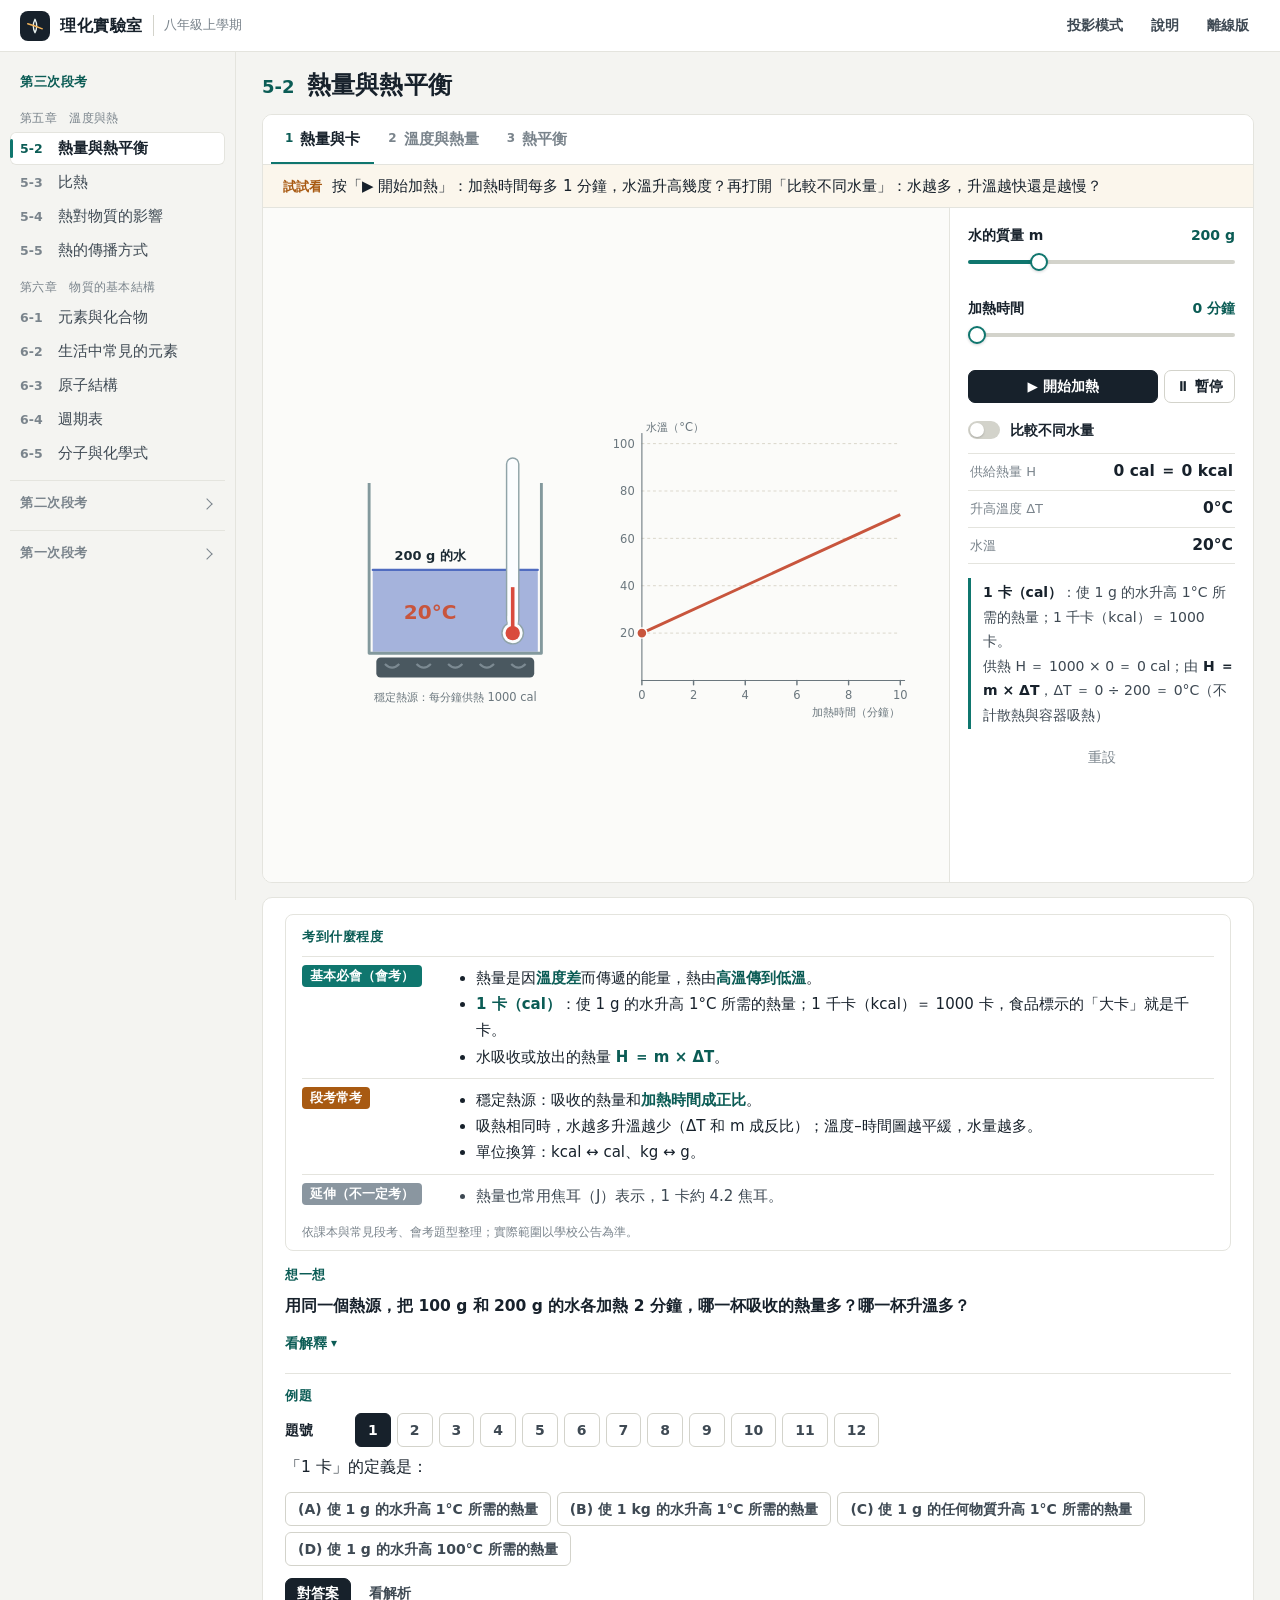
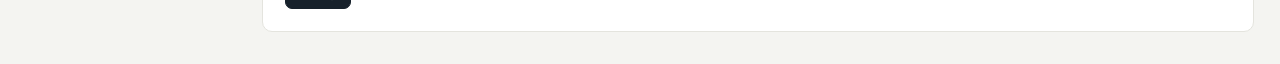
